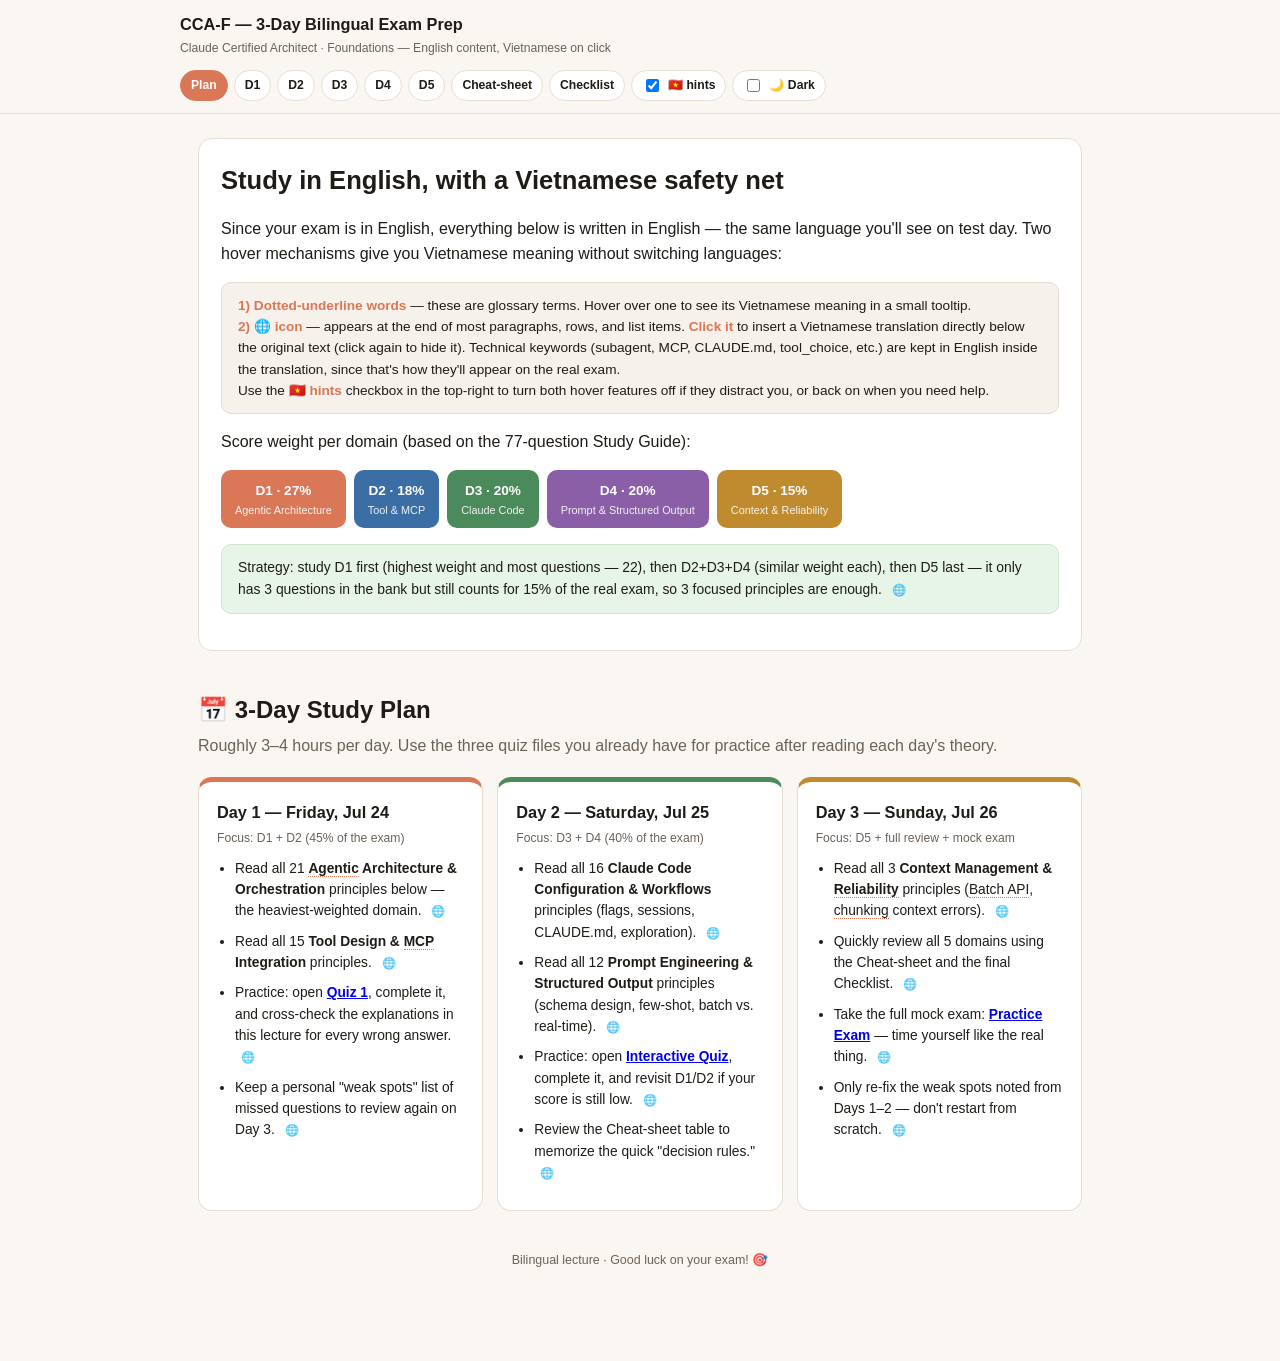
==== index.html @ 31d2e28d "Add dark mode across all 4 pages Each page now respects the OS light/dark preference by default via " ====
<!DOCTYPE html>
<html lang="en">
<head>
<meta charset="UTF-8">
<meta name="viewport" content="width=device-width, initial-scale=1.0">
<title>CCA-F — 3-Day Bilingual Exam Prep</title>
<script>(function(){try{var t=localStorage.getItem('cca-theme');if(t==='dark'||t==='light')document.documentElement.setAttribute('data-theme',t);}catch(e){}})();</script>
<link rel="stylesheet" href="assets/css/style.css">
<noscript><style>.tab-panel{display:block !important;}</style></noscript>
</head>
<body>
<svg width="0" height="0" style="position:absolute;" aria-hidden="true">
  <defs>
    <marker id="ar-bad" viewBox="0 0 10 10" refX="8" refY="5" markerWidth="6" markerHeight="6" orient="auto-start-reverse"><path d="M2 1L8 5L2 9" fill="none" stroke="#c0392b" stroke-width="1.5" stroke-linecap="round" stroke-linejoin="round"/></marker>
    <marker id="ar-good" viewBox="0 0 10 10" refX="8" refY="5" markerWidth="6" markerHeight="6" orient="auto-start-reverse"><path d="M2 1L8 5L2 9" fill="none" stroke="var(--green)" stroke-width="1.5" stroke-linecap="round" stroke-linejoin="round"/></marker>
  </defs>
</svg>

<header class="top">
  <div class="inner">
    <div>
      <h1>CCA‑F — 3‑Day Bilingual Exam Prep</h1>
      <div class="sub">Claude Certified Architect · Foundations — English content, Vietnamese on click</div>
    </div>
    <nav class="toc">
      <button type="button" class="tab-btn" data-tab="plan">Plan</button>
      <button type="button" class="tab-btn" data-tab="d1" style="--tab-c:var(--d1)">D1</button>
      <button type="button" class="tab-btn" data-tab="d2" style="--tab-c:var(--d2)">D2</button>
      <button type="button" class="tab-btn" data-tab="d3" style="--tab-c:var(--d3)">D3</button>
      <button type="button" class="tab-btn" data-tab="d4" style="--tab-c:var(--d4)">D4</button>
      <button type="button" class="tab-btn" data-tab="d5" style="--tab-c:var(--d5)">D5</button>
      <button type="button" class="tab-btn" data-tab="cheat">Cheat‑sheet</button>
      <button type="button" class="tab-btn" data-tab="checklist">Checklist</button>
      <label class="hint-toggle"><input type="checkbox" id="viToggle" checked> 🇻🇳 hints</label>
      <label class="hint-toggle"><input type="checkbox" class="theme-toggle-input"> 🌙 Dark</label>
    </nav>
  </div>
</header>

<div class="wrap">

<section class="tab-panel" data-tab="plan" id="tab-plan">
  <div class="hero">
    <h1>Study in English, with a Vietnamese safety net</h1>
    <p>Since your exam is in English, everything below is written in English — the same language you'll see on test day. Two hover mechanisms give you Vietnamese meaning without switching languages:</p>
    <div class="legend">
      <b>1) Dotted‑underline words</b> — these are glossary terms. Hover over one to see its Vietnamese meaning in a small tooltip.<br>
      <b>2) 🌐 icon</b> — appears at the end of most paragraphs, rows, and list items. <b>Click it</b> to insert a Vietnamese translation directly below the original text (click again to hide it). Technical keywords (subagent, MCP, CLAUDE.md, tool_choice, etc.) are kept in English inside the translation, since that's how they'll appear on the real exam.<br>
      Use the <b>🇻🇳 hints</b> checkbox in the top‑right to turn both hover features off if they distract you, or back on when you need help.
    </div>
    <p>Score weight per domain (based on the 77‑question Study Guide):</p>
    <div class="weights">
      <div class="weight-chip w1">D1 · 27%<small>Agentic Architecture</small></div>
      <div class="weight-chip w2">D2 · 18%<small>Tool &amp; MCP</small></div>
      <div class="weight-chip w3">D3 · 20%<small>Claude Code</small></div>
      <div class="weight-chip w4">D4 · 20%<small>Prompt &amp; Structured Output</small></div>
      <div class="weight-chip w5">D5 · 15%<small>Context &amp; Reliability</small></div>
    </div>
    <div class="callout">
      <p class="glossary-zone" style="margin:0;">Strategy: study D1 first (highest weight and most questions — 22), then D2+D3+D4 (similar weight each), then D5 last — it only has 3 questions in the bank but still counts for 15% of the real exam, so 3 focused principles are enough. <span class="vi-icon" data-vi="Chiến lược: học D1 trước (trọng số cao nhất và nhiều câu nhất — 22 câu), rồi đến D2+D3+D4 (trọng số tương đương nhau), và D5 học cuối cùng — nó chỉ có 3 câu trong ngân hàng nhưng vẫn chiếm 15% đề thi thật, nên chỉ cần 3 nguyên tắc trọng tâm là đủ.">🌐</span></p>
    </div>
  </div>

  <h2 class="section-title" id="plan">📅 3‑Day Study Plan</h2>
  <p class="section-desc">Roughly 3–4 hours per day. Use the three quiz files you already have for practice after reading each day's theory.</p>
  <div class="plan-grid">
    <div class="day-card" style="border-top-color:var(--d1)">
      <h3>Day 1 — Friday, Jul 24</h3>
      <div class="date">Focus: D1 + D2 (45% of the exam)</div>
      <ul>
        <li class="glossary-zone">Read all 21 <b>Agentic Architecture &amp; Orchestration</b> principles below — the heaviest‑weighted domain. <span class="vi-icon" data-vi="Đọc hết 21 nguyên tắc Agentic Architecture & Orchestration bên dưới — domain nặng nhất.">🌐</span></li>
        <li class="glossary-zone">Read all 15 <b>Tool Design &amp; MCP Integration</b> principles. <span class="vi-icon" data-vi="Đọc hết 15 nguyên tắc Tool Design & MCP Integration.">🌐</span></li>
        <li class="glossary-zone">Practice: open <b><a href="quizzes/quiz-1.html">Quiz 1</a></b>, complete it, and cross‑check the explanations in this lecture for every wrong answer. <span class="vi-icon" data-vi="Luyện tập: mở Quiz 1, làm hết, đối chiếu phần giải thích trong bài giảng này khi sai.">🌐</span></li>
        <li class="glossary-zone">Keep a personal "weak spots" list of missed questions to review again on Day 3. <span class="vi-icon" data-vi="Ghi chú riêng các câu bạn sai vào danh sách điểm yếu để ôn lại vào ngày 3.">🌐</span></li>
      </ul>
    </div>
    <div class="day-card" style="border-top-color:var(--d3)">
      <h3>Day 2 — Saturday, Jul 25</h3>
      <div class="date">Focus: D3 + D4 (40% of the exam)</div>
      <ul>
        <li class="glossary-zone">Read all 16 <b>Claude Code Configuration &amp; Workflows</b> principles (flags, sessions, CLAUDE.md, exploration). <span class="vi-icon" data-vi="Đọc hết 16 nguyên tắc Claude Code Configuration & Workflows (flags, sessions, CLAUDE.md, khám phá code).">🌐</span></li>
        <li class="glossary-zone">Read all 12 <b>Prompt Engineering &amp; Structured Output</b> principles (schema design, few‑shot, batch vs. real‑time). <span class="vi-icon" data-vi="Đọc hết 12 nguyên tắc Prompt Engineering & Structured Output (thiết kế schema, few-shot, batch vs real-time).">🌐</span></li>
        <li class="glossary-zone">Practice: open <b><a href="quizzes/interactive-quiz.html">Interactive Quiz</a></b>, complete it, and revisit D1/D2 if your score is still low. <span class="vi-icon" data-vi="Luyện tập: mở Interactive Quiz, làm hết, ôn lại D1/D2 nếu điểm còn thấp.">🌐</span></li>
        <li class="glossary-zone">Review the Cheat‑sheet table to memorize the quick "decision rules." <span class="vi-icon" data-vi="Xem lại bảng Cheat-sheet để nhớ nhanh các quy tắc quyết định.">🌐</span></li>
      </ul>
    </div>
    <div class="day-card" style="border-top-color:var(--d5)">
      <h3>Day 3 — Sunday, Jul 26</h3>
      <div class="date">Focus: D5 + full review + mock exam</div>
      <ul>
        <li class="glossary-zone">Read all 3 <b>Context Management &amp; Reliability</b> principles (Batch API, chunking context errors). <span class="vi-icon" data-vi="Đọc hết 3 nguyên tắc Context Management & Reliability (Batch API, xử lý lỗi context bằng chunking).">🌐</span></li>
        <li class="glossary-zone">Quickly review all 5 domains using the Cheat‑sheet and the final Checklist. <span class="vi-icon" data-vi="Ôn nhanh toàn bộ 5 domain bằng bảng Cheat-sheet và Checklist cuối bài.">🌐</span></li>
        <li class="glossary-zone">Take the full mock exam: <b><a href="quizzes/practice-exam.html">Practice Exam</a></b> — time yourself like the real thing. <span class="vi-icon" data-vi="Làm thi thử đầy đủ: Practice Exam — canh giờ như thi thật.">🌐</span></li>
        <li class="glossary-zone">Only re‑fix the weak spots noted from Days 1–2 — don't restart from scratch. <span class="vi-icon" data-vi="Chỉ sửa lại các điểm yếu đã ghi chú từ ngày 1-2 — không học lại từ đầu.">🌐</span></li>
      </ul>
    </div>
  </div>

</section>

<section class="tab-panel" data-tab="d1" id="tab-d1">
  <!-- DOMAIN 1 -->
  <div class="domain-block" id="d1">
    <div class="domain-head" style="border-left-color:var(--d1)">
      <div class="kicker">Domain 1 · 27% of the exam · 22 questions in the bank</div>
      <h2>Agentic Architecture &amp; Orchestration</h2>
      <div class="meta">Multi-agent orchestration, coordinator–subagent patterns, task decomposition, parallel execution</div>
    </div>
    <div class="domain-body">
      <div class="bigpic">
        <p class="cap">🗺️ <b>Big picture, from the source</b> — this is a faithful redraw of Anthropic's own published multi-agent Research architecture, not something invented from the quiz questions. Component names (LeadResearcher, Subagents, Memory, CitationAgent) are Anthropic's actual names. Click any number to jump to that principle below.</p>
        <blockquote style="margin:0 0 12px;padding:10px 14px;border-left:3px solid var(--d1);background:var(--card);font-size:0.82rem;color:var(--muted);font-style:italic;">"Our Research system uses a multi-agent architecture with an orchestrator-worker pattern, where a lead agent coordinates the process while delegating to specialized subagents that operate in parallel." — Anthropic Engineering, "How we built our multi-agent research system," Jun 2025</blockquote>
        <svg width="100%" viewBox="0 0 700 620" role="img" aria-label="Domain 1 architecture diagram, redrawn from Anthropic's official multi-agent research system post">
        <defs>
          <marker id="d1arrow" viewBox="0 0 10 10" refX="8" refY="5" markerWidth="7" markerHeight="7" orient="auto-start-reverse">
            <path d="M2 1L8 5L2 9" fill="none" stroke="var(--d1)" stroke-width="1.5" stroke-linecap="round" stroke-linejoin="round"/>
          </marker>
        </defs>
        <style>
          .d1box{fill:var(--card);stroke:var(--d1);stroke-width:1.3;}
          .d1box-back{fill:var(--card);stroke:var(--line);stroke-width:1;}
          .d1hub{fill:var(--d1);}
          .d1store{fill:var(--card);stroke:var(--muted);stroke-width:1;stroke-dasharray:3 2;}
          .d1t{font-size:13px;fill:var(--ink);font-weight:700;}
          .d1t-w{font-size:13px;fill:#fff;font-weight:700;}
          .d1s{font-size:10.5px;fill:var(--muted);}
          .d1s-w{font-size:10.5px;fill:#fff;opacity:0.9;}
          .d1line{stroke:var(--d1);stroke-width:1.4;fill:none;}
          .d1dash{stroke:var(--muted);stroke-width:1.2;fill:none;stroke-dasharray:4 3;}
          .badge{fill:var(--d1);}
          .badge-w{fill:#fff;}
          .badge-t{font-size:10px;fill:#fff;font-weight:700;}
          .badge-t-w{font-size:10px;fill:var(--d1);font-weight:700;}
        </style>

        <!-- User query -->
        <rect class="d1box" x="250" y="20" width="200" height="32" rx="16"/>
        <text class="d1t" x="350" y="41" text-anchor="middle" style="font-size:12px;">User query</text>
        <line x1="350" y1="52" x2="350" y2="80" class="d1line" marker-end="url(#d1arrow)"/>

        <!-- LeadResearcher (orchestrator) -->
        <rect class="d1box d1hub" x="170" y="80" width="360" height="130" rx="12"/>
        <text class="d1t-w" x="350" y="104" text-anchor="middle">LeadResearcher — the orchestrator</text>
        <text class="d1s-w" x="350" y="122" text-anchor="middle">thinks &amp; plans the approach first</text>
        <text class="d1s-w" x="350" y="136" text-anchor="middle">sizes subagent count to task complexity</text>
        <text class="d1s-w" x="350" y="150" text-anchor="middle">hands off with goals, not scripts</text>
        <a href="#d1-p2" class="badge-link"><circle class="badge-w" cx="310" cy="176" r="10"/><text class="badge-t-w" x="310" y="180" text-anchor="middle">2</text></a>
        <a href="#d1-p3" class="badge-link"><circle class="badge-w" cx="337" cy="176" r="10"/><text class="badge-t-w" x="337" y="180" text-anchor="middle">3</text></a>
        <a href="#d1-p4" class="badge-link"><circle class="badge-w" cx="364" cy="176" r="10"/><text class="badge-t-w" x="364" y="180" text-anchor="middle">4</text></a>
        <a href="#d1-p7" class="badge-link"><circle class="badge-w" cx="391" cy="176" r="10"/><text class="badge-t-w" x="391" y="180" text-anchor="middle">7</text></a>
        <a href="#d1-p13" class="badge-link"><circle class="badge-w" cx="310" cy="197" r="10"/><text class="badge-t-w" x="310" y="201" text-anchor="middle">13</text></a>
        <a href="#d1-p14" class="badge-link"><circle class="badge-w" cx="337" cy="197" r="10"/><text class="badge-t-w" x="337" y="201" text-anchor="middle">14</text></a>
        <a href="#d1-p17" class="badge-link"><circle class="badge-w" cx="364" cy="197" r="10"/><text class="badge-t-w" x="364" y="201" text-anchor="middle">17</text></a>
        <a href="#d1-p19" class="badge-link"><circle class="badge-w" cx="391" cy="197" r="10"/><text class="badge-t-w" x="391" y="201" text-anchor="middle">19</text></a>

        <!-- Memory (side) -->
        <line x1="530" y1="145" x2="580" y2="145" class="d1dash"/>
        <rect class="d1store" x="580" y="108" width="104" height="76" rx="8"/>
        <text class="d1t" x="632" y="128" text-anchor="middle" style="font-size:12px;">Memory</text>
        <text class="d1s" x="632" y="144" text-anchor="middle">plan persisted</text>
        <text class="d1s" x="632" y="157" text-anchor="middle">(200K token limit)</text>
        <a href="#d1-p5" class="badge-link"><circle class="badge" cx="632" cy="172" r="9"/><text class="badge-t" x="632" y="175" text-anchor="middle" style="font-size:9px;">5</text></a>

        <!-- spawn / findings -->
        <line x1="350" y1="210" x2="350" y2="250" class="d1line" marker-start="url(#d1arrow)" marker-end="url(#d1arrow)"/>
        <text class="d1s" x="440" y="222" text-anchor="middle">spawn ⇄ return findings</text>
        <a href="#d1-p6" class="badge-link"><circle class="badge" cx="465" cy="238" r="10"/><text class="badge-t" x="465" y="242" text-anchor="middle">6</text></a>

        <!-- Subagents stack -->
        <rect class="d1box-back" x="182" y="262" width="340" height="90" rx="10"/>
        <rect class="d1box" x="170" y="250" width="340" height="90" rx="10"/>
        <text class="d1t" x="350" y="272" text-anchor="middle">Subagents (3–5, parallel)</text>
        <text class="d1s" x="350" y="288" text-anchor="middle">own context &amp; own tools</text>
        <text class="d1s" x="350" y="302" text-anchor="middle">interleaved thinking refines each query</text>
        <a href="#d1-p1" class="badge-link"><circle class="badge" cx="310" cy="322" r="10"/><text class="badge-t" x="310" y="326" text-anchor="middle">1</text></a>
        <a href="#d1-p8" class="badge-link"><circle class="badge" cx="337" cy="322" r="10"/><text class="badge-t" x="337" y="326" text-anchor="middle">8</text></a>
        <a href="#d1-p15" class="badge-link"><circle class="badge" cx="364" cy="322" r="10"/><text class="badge-t" x="364" y="326" text-anchor="middle">15</text></a>
        <a href="#d1-p16" class="badge-link"><circle class="badge" cx="391" cy="322" r="10"/><text class="badge-t" x="391" y="326" text-anchor="middle">16</text></a>

        <!-- External store (side) -->
        <line x1="510" y1="296" x2="580" y2="300" class="d1dash"/>
        <rect class="d1store" x="580" y="270" width="104" height="76" rx="8"/>
        <text class="d1t" x="632" y="290" text-anchor="middle" style="font-size:12px;">External store</text>
        <text class="d1s" x="632" y="306" text-anchor="middle">full output saved</text>
        <text class="d1s" x="632" y="319" text-anchor="middle">only a reference returns</text>
        <a href="#d1-p11" class="badge-link"><circle class="badge" cx="632" cy="334" r="9"/><text class="badge-t" x="632" y="337" text-anchor="middle" style="font-size:9px;">11</text></a>

        <!-- feedback loop -->
        <path d="M170,295 C 90,295 90,145 170,145" class="d1dash" marker-end="url(#d1arrow)"/>
        <text class="d1s" x="52" y="220" text-anchor="middle" transform="rotate(-90 52 220)">gap found → spawn again</text>
        <a href="#d1-p10" class="badge-link"><circle class="badge" cx="52" cy="260" r="10"/><text class="badge-t" x="52" y="264" text-anchor="middle">10</text></a>

        <!-- to CitationAgent -->
        <line x1="350" y1="340" x2="350" y2="378" class="d1line" marker-end="url(#d1arrow)"/>
        <text class="d1s" x="490" y="362" text-anchor="middle">loop exits → hand off</text>

        <rect class="d1box" x="210" y="380" width="280" height="90" rx="10"/>
        <text class="d1t" x="350" y="402" text-anchor="middle">CitationAgent</text>
        <text class="d1s" x="350" y="420" text-anchor="middle">matches every claim to its source document</text>
        <a href="#d1-p9" class="badge-link"><circle class="badge" cx="323" cy="450" r="10"/><text class="badge-t" x="323" y="454" text-anchor="middle">9</text></a>
        <a href="#d1-p18" class="badge-link"><circle class="badge" cx="350" cy="450" r="10"/><text class="badge-t" x="350" y="454" text-anchor="middle">18</text></a>
        <a href="#d1-p20" class="badge-link"><circle class="badge" cx="377" cy="450" r="10"/><text class="badge-t" x="377" y="454" text-anchor="middle">20</text></a>

        <line x1="350" y1="470" x2="350" y2="505" class="d1line" marker-end="url(#d1arrow)"/>

        <!-- Final result -->
        <rect class="d1box" x="220" y="505" width="260" height="36" rx="18"/>
        <text class="d1t" x="350" y="527" text-anchor="middle" style="font-size:12px;">Cited answer → User</text>
        <a href="#d1-p12" class="badge-link"><circle class="badge" cx="330" cy="558" r="9"/><text class="badge-t" x="330" y="561" text-anchor="middle" style="font-size:9px;">12</text></a>
        <a href="#d1-p21" class="badge-link"><circle class="badge" cx="370" cy="558" r="9"/><text class="badge-t" x="370" y="561" text-anchor="middle" style="font-size:9px;">21</text></a>
        </svg>
        <p class="cap" style="margin-top:6px;">Notice: only LeadResearcher talks to Subagents, Memory, and CitationAgent — subagents never call each other directly, and none of them spawn further children. That flat, hub‑and‑spoke shape is exactly what principles 8 and 19 describe.</p>
        <p class="cap" style="margin-top:8px;">Read it yourself: <a href="https://www.anthropic.com/engineering/multi-agent-research-system" target="_blank" rel="noopener" style="color:var(--d1);font-weight:600;">How we built our multi-agent research system ↗</a> · <a href="https://www.anthropic.com/engineering/building-effective-agents" target="_blank" rel="noopener" style="color:var(--d1);font-weight:600;">Building Effective Agents ↗</a></p>
      </div>

<div class="principle" id="d1-p1"><span class="num" style="background:var(--d1)">1</span><h4>Agentic search over static context</h4><span class="vi-icon" data-vi="Khi lỗi xuất phát từ việc thiếu context (ví dụ: nơi gọi hàm nằm trong file không thay đổi nên không được đưa vào prompt tĩnh), cách sửa đúng là biến task thành agentic task để model tự đọc file và tìm kiếm trong codebase qua tool — không phải thêm chain-of-thought hay mở rộng prompt bằng static analysis.">🌐</span>
        <p class="glossary-zone">When the failure is a missing-context problem (e.g., a caller in an unchanged file isn't included in a static prompt), the fix is to turn the task into an agentic one where the model can read files and search the codebase via tools — not add chain-of-thought instructions or expand the prompt with static analysis.</p>
      <div class="mini-diag">
<svg viewBox="0 0 600 90" width="100%" role="img" aria-label="Before/after diagram for principle 1">
  <circle class="md-circ" cx="18" cy="24" r="8"/><text class="md-ct" x="18" y="27" text-anchor="middle">in</text>
  <line x1="26" y1="24" x2="38" y2="24" class="md-line bad" marker-end="url(#ar-bad)"/>
  <rect class="md-box bad" x="40" y="12" width="92" height="24" rx="5"/>
  <text class="md-t" x="86.0" y="27" text-anchor="middle">Static prompt</text>
  <line x1="132" y1="24" x2="140" y2="24" class="md-line bad" marker-end="url(#ar-bad)"/>
  <rect class="md-box bad" x="142" y="12" width="92" height="24" rx="5"/>
  <text class="md-t" x="188.0" y="27" text-anchor="middle">(diff only)</text>
  <line x1="234" y1="24" x2="242" y2="24" class="md-line bad" marker-end="url(#ar-bad)"/>
  <rect class="md-box bad" x="244" y="12" width="92" height="24" rx="5"/>
  <text class="md-t" x="290.0" y="27" text-anchor="middle">LLM call</text>
  <line x1="344" y1="24" x2="346" y2="24" class="md-line bad" marker-end="url(#ar-bad)"/>
  <circle class="md-circ" cx="354" cy="24" r="8"/><text class="md-ct" x="354" y="27" text-anchor="middle">out</text>
  <text class="md-tag bad" x="370" y="28">&#10007; misses cross-file caller</text>
  <circle class="md-circ" cx="18" cy="68" r="8"/><text class="md-ct" x="18" y="71" text-anchor="middle">in</text>
  <line x1="26" y1="68" x2="38" y2="68" class="md-line good" marker-end="url(#ar-good)"/>
  <rect class="md-box good" x="40" y="56" width="92" height="24" rx="5"/>
  <text class="md-t" x="86.0" y="71" text-anchor="middle">LLM (agentic)</text>
  <line x1="132" y1="68" x2="140" y2="68" class="md-line good" marker-end="url(#ar-good)"/>
  <rect class="md-box good" x="142" y="56" width="92" height="24" rx="5"/>
  <text class="md-t" x="188.0" y="71" text-anchor="middle">Grep / Read</text>
  <line x1="234" y1="68" x2="242" y2="68" class="md-line good" marker-end="url(#ar-good)"/>
  <rect class="md-box good" x="244" y="56" width="92" height="24" rx="5"/>
  <text class="md-t" x="290.0" y="71" text-anchor="middle">(loop)</text>
  <line x1="344" y1="68" x2="346" y2="68" class="md-line good" marker-end="url(#ar-good)"/>
  <circle class="md-circ" cx="354" cy="68" r="8"/><text class="md-ct" x="354" y="71" text-anchor="middle">out</text>
  <text class="md-tag good" x="370" y="72">&#10003; finds the caller</text>
</svg>
</div>
      </div>

      <div class="principle" id="d1-p2"><span class="num" style="background:var(--d1)">2</span><h4>Decomposing open-ended tasks</h4><span class="vi-icon" data-vi="Dùng Glob và Grep để lập bản đồ cấu trúc codebase, ưu tiên các vùng ảnh hưởng lớn và liên kết chặt, lập kế hoạch rồi điều chỉnh khi phát hiện dependency mới — không đọc hết mọi file, không chia đều theo thư mục, không làm ngẫu nhiên.">🌐</span>
        <p class="glossary-zone">Use Glob and Grep to map the codebase structure, prioritize high-impact and heavily-coupled areas, create a plan, and revise it as new dependencies are discovered — don't read every file exhaustively, split effort evenly by directory, or proceed arbitrarily.</p>
      <div class="mini-diag">
<svg viewBox="0 0 600 90" width="100%" role="img" aria-label="Before/after diagram for principle 2">
  <circle class="md-circ" cx="18" cy="24" r="8"/><text class="md-ct" x="18" y="27" text-anchor="middle">in</text>
  <line x1="26" y1="24" x2="38" y2="24" class="md-line bad" marker-end="url(#ar-bad)"/>
  <rect class="md-box bad" x="40" y="12" width="92" height="24" rx="5"/>
  <text class="md-t" x="86.0" y="27" text-anchor="middle">Read all 200</text>
  <line x1="132" y1="24" x2="140" y2="24" class="md-line bad" marker-end="url(#ar-bad)"/>
  <rect class="md-box bad" x="142" y="12" width="92" height="24" rx="5"/>
  <text class="md-t" x="188.0" y="27" text-anchor="middle">files first</text>
  <line x1="242" y1="24" x2="244" y2="24" class="md-line bad" marker-end="url(#ar-bad)"/>
  <circle class="md-circ" cx="252" cy="24" r="8"/><text class="md-ct" x="252" y="27" text-anchor="middle">out</text>
  <text class="md-tag bad" x="268" y="28">&#10007; wastes context &amp; time</text>
  <circle class="md-circ" cx="18" cy="68" r="8"/><text class="md-ct" x="18" y="71" text-anchor="middle">in</text>
  <line x1="26" y1="68" x2="38" y2="68" class="md-line good" marker-end="url(#ar-good)"/>
  <rect class="md-box good" x="40" y="56" width="92" height="24" rx="5"/>
  <text class="md-t" x="86.0" y="71" text-anchor="middle">Glob / Grep</text>
  <line x1="132" y1="68" x2="140" y2="68" class="md-line good" marker-end="url(#ar-good)"/>
  <rect class="md-box good" x="142" y="56" width="92" height="24" rx="5"/>
  <text class="md-t" x="188.0" y="71" text-anchor="middle">map + prioritize</text>
  <line x1="234" y1="68" x2="242" y2="68" class="md-line good" marker-end="url(#ar-good)"/>
  <rect class="md-box good" x="244" y="56" width="92" height="24" rx="5"/>
  <text class="md-t" x="290.0" y="71" text-anchor="middle">revise as found</text>
  <line x1="344" y1="68" x2="346" y2="68" class="md-line good" marker-end="url(#ar-good)"/>
  <circle class="md-circ" cx="354" cy="68" r="8"/><text class="md-ct" x="354" y="71" text-anchor="middle">out</text>
  <text class="md-tag good" x="370" y="72">&#10003; scales to any size</text>
</svg>
</div>
      </div>

      <div class="principle" id="d1-p3"><span class="num" style="background:var(--d1)">3</span><h4>Multi-phase workflows (analyze → propose → implement → review)</h4><span class="vi-icon" data-vi="Cấu trúc này có giá trị nhất với các yêu cầu mở, đòi hỏi phán đoán (vd cải thiện xử lý lỗi). Task máy móc, rõ ràng (vd đổi tên hàm) không được lợi nhiều từ các bước bổ sung.">🌐</span>
        <p class="glossary-zone">This structure is most valuable for open-ended, judgment-heavy requests (e.g., "improve error handling"). Mechanical, well-defined tasks (e.g., a straightforward rename) gain little from the extra phases.</p>
      <div class="mini-diag">
<svg viewBox="0 0 600 90" width="100%" role="img" aria-label="Before/after diagram for principle 3">
  <circle class="md-circ" cx="18" cy="24" r="8"/><text class="md-ct" x="18" y="27" text-anchor="middle">in</text>
  <line x1="26" y1="24" x2="38" y2="24" class="md-line bad" marker-end="url(#ar-bad)"/>
  <rect class="md-box bad" x="40" y="12" width="92" height="24" rx="5"/>
  <text class="md-t" x="86.0" y="27" text-anchor="middle">&quot;Improve error</text>
  <line x1="132" y1="24" x2="140" y2="24" class="md-line bad" marker-end="url(#ar-bad)"/>
  <rect class="md-box bad" x="142" y="12" width="92" height="24" rx="5"/>
  <text class="md-t" x="188.0" y="27" text-anchor="middle">handling&quot; -&gt; 1 call</text>
  <line x1="242" y1="24" x2="244" y2="24" class="md-line bad" marker-end="url(#ar-bad)"/>
  <circle class="md-circ" cx="252" cy="24" r="8"/><text class="md-ct" x="252" y="27" text-anchor="middle">out</text>
  <text class="md-tag bad" x="268" y="28">&#10007; shallow, inconsistent</text>
  <circle class="md-circ" cx="18" cy="68" r="8"/><text class="md-ct" x="18" y="71" text-anchor="middle">in</text>
  <line x1="26" y1="68" x2="38" y2="68" class="md-line good" marker-end="url(#ar-good)"/>
  <rect class="md-box good" x="40" y="56" width="92" height="24" rx="5"/>
  <text class="md-t" x="86.0" y="71" text-anchor="middle">Analyze</text>
  <line x1="132" y1="68" x2="140" y2="68" class="md-line good" marker-end="url(#ar-good)"/>
  <rect class="md-box good" x="142" y="56" width="92" height="24" rx="5"/>
  <text class="md-t" x="188.0" y="71" text-anchor="middle">Propose</text>
  <line x1="234" y1="68" x2="242" y2="68" class="md-line good" marker-end="url(#ar-good)"/>
  <rect class="md-box good" x="244" y="56" width="92" height="24" rx="5"/>
  <text class="md-t" x="290.0" y="71" text-anchor="middle">Implement -&gt; Review</text>
  <line x1="344" y1="68" x2="346" y2="68" class="md-line good" marker-end="url(#ar-good)"/>
  <circle class="md-circ" cx="354" cy="68" r="8"/><text class="md-ct" x="354" y="71" text-anchor="middle">out</text>
  <text class="md-tag good" x="370" y="72">&#10003; catches bad design early</text>
</svg>
</div>
      </div>

      <div class="principle" id="d1-p4"><span class="num" style="background:var(--d1)">4</span><h4>Three decomposition patterns: prompt chaining, routing, orchestrator-workers</h4><span class="vi-icon" data-vi="Prompt chaining phù hợp khi quy trình cố định, giống nhau mỗi lần. Routing phù hợp khi input rơi vào các loại khác nhau cần xử lý khác nhau. Orchestrator-workers phù hợp khi subtask thay đổi không đoán trước được và cần một LLM trung tâm quyết định linh hoạt.">🌐</span>
        <p class="glossary-zone">Prompt chaining fits a fixed, identical sequence of subtasks every time. Routing fits inputs that fall into distinct categories needing different handling. Orchestrator-workers fits subtasks that vary unpredictably per input and must be decided dynamically by a central LLM.</p>
      <div class="mini-diag">
<svg viewBox="0 0 600 90" width="100%" role="img" aria-label="Before/after diagram for principle 4">
  <circle class="md-circ" cx="18" cy="24" r="8"/><text class="md-ct" x="18" y="27" text-anchor="middle">in</text>
  <line x1="26" y1="24" x2="38" y2="24" class="md-line bad" marker-end="url(#ar-bad)"/>
  <rect class="md-box bad" x="40" y="12" width="92" height="24" rx="5"/>
  <text class="md-t" x="86.0" y="27" text-anchor="middle">fixed subtasks?</text>
  <line x1="132" y1="24" x2="140" y2="24" class="md-line bad" marker-end="url(#ar-bad)"/>
  <rect class="md-box bad" x="142" y="12" width="92" height="24" rx="5"/>
  <text class="md-t" x="188.0" y="27" text-anchor="middle">routing categories?</text>
  <line x1="234" y1="24" x2="242" y2="24" class="md-line bad" marker-end="url(#ar-bad)"/>
  <rect class="md-box bad" x="244" y="12" width="92" height="24" rx="5"/>
  <text class="md-t" x="290.0" y="27" text-anchor="middle">dynamic subtasks?</text>
  <line x1="344" y1="24" x2="346" y2="24" class="md-line bad" marker-end="url(#ar-bad)"/>
  <circle class="md-circ" cx="354" cy="24" r="8"/><text class="md-ct" x="354" y="27" text-anchor="middle">out</text>
  <text class="md-tag bad" x="370" y="28">&#10007; pick the wrong pattern</text>
  <circle class="md-circ" cx="18" cy="68" r="8"/><text class="md-ct" x="18" y="71" text-anchor="middle">in</text>
  <line x1="26" y1="68" x2="38" y2="68" class="md-line good" marker-end="url(#ar-good)"/>
  <rect class="md-box good" x="40" y="56" width="92" height="24" rx="5"/>
  <text class="md-t" x="86.0" y="71" text-anchor="middle">chaining / routing /</text>
  <line x1="132" y1="68" x2="140" y2="68" class="md-line good" marker-end="url(#ar-good)"/>
  <rect class="md-box good" x="142" y="56" width="92" height="24" rx="5"/>
  <text class="md-t" x="188.0" y="71" text-anchor="middle">orchestrator-workers</text>
  <line x1="234" y1="68" x2="242" y2="68" class="md-line good" marker-end="url(#ar-good)"/>
  <rect class="md-box good" x="244" y="56" width="92" height="24" rx="5"/>
  <text class="md-t" x="290.0" y="71" text-anchor="middle">match the shape</text>
  <line x1="344" y1="68" x2="346" y2="68" class="md-line good" marker-end="url(#ar-good)"/>
  <circle class="md-circ" cx="354" cy="68" r="8"/><text class="md-ct" x="354" y="71" text-anchor="middle">out</text>
  <text class="md-tag good" x="370" y="72">&#10003; pattern fits the task</text>
</svg>
</div>
      </div>

      <div class="principle" id="d1-p5"><span class="num" style="background:var(--d1)">5</span><h4>Restoring state after a crash</h4><span class="vi-icon" data-vi="Cho mỗi agent lưu một bản export có cấu trúc tại vị trí cố định; khi resume, coordinator đọc manifest và chỉ tiêm phần state liên quan vào prompt của từng subagent — không dựa vào toàn bộ conversation log thô (quá tải context) hay semantic vector search (dễ mất/méo thông tin).">🌐</span>
        <p class="glossary-zone">Have each agent persist a structured export to a known location; on resume, the coordinator loads a manifest and injects only the relevant state into each subagent's prompt — don't rely on a full raw conversation log (too much context) or semantic vector search (lossy, may miss findings).</p>
      <div class="mini-diag">
<svg viewBox="0 0 600 90" width="100%" role="img" aria-label="Before/after diagram for principle 5">
  <circle class="md-circ" cx="18" cy="24" r="8"/><text class="md-ct" x="18" y="27" text-anchor="middle">in</text>
  <line x1="26" y1="24" x2="38" y2="24" class="md-line bad" marker-end="url(#ar-bad)"/>
  <rect class="md-box bad" x="40" y="12" width="92" height="24" rx="5"/>
  <text class="md-t" x="86.0" y="27" text-anchor="middle">progress...</text>
  <line x1="132" y1="24" x2="140" y2="24" class="md-line bad" marker-end="url(#ar-bad)"/>
  <rect class="md-box bad" x="142" y="12" width="92" height="24" rx="5"/>
  <text class="md-t" x="188.0" y="27" text-anchor="middle">CRASH</text>
  <line x1="234" y1="24" x2="242" y2="24" class="md-line bad" marker-end="url(#ar-bad)"/>
  <rect class="md-box bad" x="244" y="12" width="92" height="24" rx="5"/>
  <text class="md-t" x="290.0" y="27" text-anchor="middle">resume: blank</text>
  <line x1="344" y1="24" x2="346" y2="24" class="md-line bad" marker-end="url(#ar-bad)"/>
  <circle class="md-circ" cx="354" cy="24" r="8"/><text class="md-ct" x="354" y="27" text-anchor="middle">out</text>
  <text class="md-tag bad" x="370" y="28">&#10007; redo everything</text>
  <circle class="md-circ" cx="18" cy="68" r="8"/><text class="md-ct" x="18" y="71" text-anchor="middle">in</text>
  <line x1="26" y1="68" x2="38" y2="68" class="md-line good" marker-end="url(#ar-good)"/>
  <rect class="md-box good" x="40" y="56" width="92" height="24" rx="5"/>
  <text class="md-t" x="86.0" y="71" text-anchor="middle">export + manifest</text>
  <line x1="132" y1="68" x2="140" y2="68" class="md-line good" marker-end="url(#ar-good)"/>
  <rect class="md-box good" x="142" y="56" width="92" height="24" rx="5"/>
  <text class="md-t" x="188.0" y="71" text-anchor="middle">CRASH</text>
  <line x1="234" y1="68" x2="242" y2="68" class="md-line good" marker-end="url(#ar-good)"/>
  <rect class="md-box good" x="244" y="56" width="92" height="24" rx="5"/>
  <text class="md-t" x="290.0" y="71" text-anchor="middle">resume: inject state</text>
  <line x1="344" y1="68" x2="346" y2="68" class="md-line good" marker-end="url(#ar-good)"/>
  <circle class="md-circ" cx="354" cy="68" r="8"/><text class="md-ct" x="354" y="71" text-anchor="middle">out</text>
  <text class="md-tag good" x="370" y="72">&#10003; lossless, efficient</text>
</svg>
</div>
      </div>

      <div class="principle" id="d1-p6"><span class="num" style="background:var(--d1)">6</span><h4>True parallel subagent execution</h4><span class="vi-icon" data-vi="Coordinator phải phát ra nhiều lệnh gọi Task tool trong cùng một message — đây là cơ chế duy nhất khiến harness chạy các subagent song song thật sự. Đổi sang model rẻ hơn, thêm hạ tầng async bên ngoài, hay chỉ dặn model chạy song song đều không đảm bảo điều này.">🌐</span>
        <p class="glossary-zone">The coordinator must emit multiple Task tool calls within a single assistant message — that's the only mechanism that makes the harness run subagents concurrently. Switching to a cheaper model, adding external async infrastructure, or simply instructing the model to "run in parallel" does not guarantee this.</p>
      <div class="mini-diag">
<svg viewBox="0 0 600 90" width="100%" role="img" aria-label="Before/after diagram for principle 6">
  <circle class="md-circ" cx="18" cy="24" r="8"/><text class="md-ct" x="18" y="27" text-anchor="middle">in</text>
  <line x1="26" y1="24" x2="38" y2="24" class="md-line bad" marker-end="url(#ar-bad)"/>
  <rect class="md-box bad" x="40" y="12" width="92" height="24" rx="5"/>
  <text class="md-t" x="86.0" y="27" text-anchor="middle">Task(A)</text>
  <line x1="132" y1="24" x2="140" y2="24" class="md-line bad" marker-end="url(#ar-bad)"/>
  <rect class="md-box bad" x="142" y="12" width="92" height="24" rx="5"/>
  <text class="md-t" x="188.0" y="27" text-anchor="middle">wait...</text>
  <line x1="234" y1="24" x2="242" y2="24" class="md-line bad" marker-end="url(#ar-bad)"/>
  <rect class="md-box bad" x="244" y="12" width="92" height="24" rx="5"/>
  <text class="md-t" x="290.0" y="27" text-anchor="middle">Task(B)</text>
  <line x1="344" y1="24" x2="346" y2="24" class="md-line bad" marker-end="url(#ar-bad)"/>
  <circle class="md-circ" cx="354" cy="24" r="8"/><text class="md-ct" x="354" y="27" text-anchor="middle">out</text>
  <text class="md-tag bad" x="370" y="28">&#10007; serial, slow</text>
  <circle class="md-circ" cx="18" cy="68" r="8"/><text class="md-ct" x="18" y="71" text-anchor="middle">in</text>
  <line x1="26" y1="68" x2="38" y2="68" class="md-line good" marker-end="url(#ar-good)"/>
  <rect class="md-box good" x="40" y="56" width="92" height="24" rx="5"/>
  <text class="md-t" x="86.0" y="71" text-anchor="middle">Task(A)+Task(B)</text>
  <line x1="132" y1="68" x2="140" y2="68" class="md-line good" marker-end="url(#ar-good)"/>
  <rect class="md-box good" x="142" y="56" width="92" height="24" rx="5"/>
  <text class="md-t" x="188.0" y="71" text-anchor="middle">(same message)</text>
  <line x1="242" y1="68" x2="244" y2="68" class="md-line good" marker-end="url(#ar-good)"/>
  <circle class="md-circ" cx="252" cy="68" r="8"/><text class="md-ct" x="252" y="71" text-anchor="middle">out</text>
  <text class="md-tag good" x="268" y="72">&#10003; true parallel</text>
</svg>
</div>
      </div>

      <div class="principle" id="d1-p7"><span class="num" style="background:var(--d1)">7</span><h4>"Task" must be in allowedTools</h4><span class="vi-icon" data-vi="Nếu coordinator đã cấu hình AgentDefinitions đầy đủ nhưng nói về việc delegate mà không có subagent nào thực sự chạy (và không có lỗi), nguyên nhân khả dĩ nhất là Task không nằm trong allowedTools — model chỉ nói về việc delegate mà không có cơ chế thực sự gọi nó.">🌐</span>
        <p class="glossary-zone">If a coordinator with fully configured AgentDefinitions reasons about delegating but no subagent ever actually executes (with no errors logged), the most likely cause is that "Task" is missing from allowedTools — the model can talk about delegation but has no mechanism to invoke it.</p>
      <div class="mini-diag">
<svg viewBox="0 0 600 90" width="100%" role="img" aria-label="Before/after diagram for principle 7">
  <circle class="md-circ" cx="18" cy="24" r="8"/><text class="md-ct" x="18" y="27" text-anchor="middle">in</text>
  <line x1="26" y1="24" x2="38" y2="24" class="md-line bad" marker-end="url(#ar-bad)"/>
  <rect class="md-box bad" x="40" y="12" width="92" height="24" rx="5"/>
  <text class="md-t" x="86.0" y="27" text-anchor="middle">&quot;I'll ask search</text>
  <line x1="132" y1="24" x2="140" y2="24" class="md-line bad" marker-end="url(#ar-bad)"/>
  <rect class="md-box bad" x="142" y="12" width="92" height="24" rx="5"/>
  <text class="md-t" x="188.0" y="27" text-anchor="middle">agent...&quot;</text>
  <line x1="234" y1="24" x2="242" y2="24" class="md-line bad" marker-end="url(#ar-bad)"/>
  <rect class="md-box bad" x="244" y="12" width="92" height="24" rx="5"/>
  <text class="md-t" x="290.0" y="27" text-anchor="middle">(Task not allowed)</text>
  <line x1="344" y1="24" x2="346" y2="24" class="md-line bad" marker-end="url(#ar-bad)"/>
  <circle class="md-circ" cx="354" cy="24" r="8"/><text class="md-ct" x="354" y="27" text-anchor="middle">out</text>
  <text class="md-tag bad" x="370" y="28">&#10007; silently does nothing</text>
  <circle class="md-circ" cx="18" cy="68" r="8"/><text class="md-ct" x="18" y="71" text-anchor="middle">in</text>
  <line x1="26" y1="68" x2="38" y2="68" class="md-line good" marker-end="url(#ar-good)"/>
  <rect class="md-box good" x="40" y="56" width="92" height="24" rx="5"/>
  <text class="md-t" x="86.0" y="71" text-anchor="middle">allowedTools:</text>
  <line x1="132" y1="68" x2="140" y2="68" class="md-line good" marker-end="url(#ar-good)"/>
  <rect class="md-box good" x="142" y="56" width="92" height="24" rx="5"/>
  <text class="md-t" x="188.0" y="71" text-anchor="middle">[...,&quot;Task&quot;]</text>
  <line x1="242" y1="68" x2="244" y2="68" class="md-line good" marker-end="url(#ar-good)"/>
  <circle class="md-circ" cx="252" cy="68" r="8"/><text class="md-ct" x="252" y="71" text-anchor="middle">out</text>
  <text class="md-tag good" x="268" y="72">&#10003; delegation works</text>
</svg>
</div>
      </div>

      <div class="principle" id="d1-p8"><span class="num" style="background:var(--d1)">8</span><h4>Flat, non-recursive hierarchies</h4><span class="vi-icon" data-vi="Để giảm latency mà vẫn giữ khả năng giám sát/debug tập trung, hãy để chính coordinator spawn các subagent song song và tổng hợp kết quả — tránh kiến trúc phân cấp lồng nhau/đệ quy (subagent tự spawn subagent con) vì làm giảm khả năng quan sát nghiêm trọng.">🌐</span>
        <p class="glossary-zone">To cut latency while keeping monitoring and debugging centralized, have the coordinator itself spawn parallel subagents and aggregate results — avoid nested/recursive agent hierarchies (subagents spawning their own subagents), which severely hurt observability.</p>
      <div class="mini-diag">
<svg viewBox="0 0 600 90" width="100%" role="img" aria-label="Before/after diagram for principle 8">
  <circle class="md-circ" cx="18" cy="24" r="8"/><text class="md-ct" x="18" y="27" text-anchor="middle">in</text>
  <line x1="26" y1="24" x2="38" y2="24" class="md-line bad" marker-end="url(#ar-bad)"/>
  <rect class="md-box bad" x="40" y="12" width="92" height="24" rx="5"/>
  <text class="md-t" x="86.0" y="27" text-anchor="middle">Coordinator</text>
  <line x1="132" y1="24" x2="140" y2="24" class="md-line bad" marker-end="url(#ar-bad)"/>
  <rect class="md-box bad" x="142" y="12" width="92" height="24" rx="5"/>
  <text class="md-t" x="188.0" y="27" text-anchor="middle">SubagentA spawns</text>
  <line x1="234" y1="24" x2="242" y2="24" class="md-line bad" marker-end="url(#ar-bad)"/>
  <rect class="md-box bad" x="244" y="12" width="92" height="24" rx="5"/>
  <text class="md-t" x="290.0" y="27" text-anchor="middle">A1, A2 (nested)</text>
  <line x1="344" y1="24" x2="346" y2="24" class="md-line bad" marker-end="url(#ar-bad)"/>
  <circle class="md-circ" cx="354" cy="24" r="8"/><text class="md-ct" x="354" y="27" text-anchor="middle">out</text>
  <text class="md-tag bad" x="370" y="28">&#10007; hard to debug</text>
  <circle class="md-circ" cx="18" cy="68" r="8"/><text class="md-ct" x="18" y="71" text-anchor="middle">in</text>
  <line x1="26" y1="68" x2="38" y2="68" class="md-line good" marker-end="url(#ar-good)"/>
  <rect class="md-box good" x="40" y="56" width="92" height="24" rx="5"/>
  <text class="md-t" x="86.0" y="71" text-anchor="middle">Coordinator</text>
  <line x1="132" y1="68" x2="140" y2="68" class="md-line good" marker-end="url(#ar-good)"/>
  <rect class="md-box good" x="142" y="56" width="92" height="24" rx="5"/>
  <text class="md-t" x="188.0" y="71" text-anchor="middle">SubagentA + B</text>
  <line x1="234" y1="68" x2="242" y2="68" class="md-line good" marker-end="url(#ar-good)"/>
  <rect class="md-box good" x="244" y="56" width="92" height="24" rx="5"/>
  <text class="md-t" x="290.0" y="71" text-anchor="middle">(flat, parallel)</text>
  <line x1="344" y1="68" x2="346" y2="68" class="md-line good" marker-end="url(#ar-good)"/>
  <circle class="md-circ" cx="354" cy="68" r="8"/><text class="md-ct" x="354" y="71" text-anchor="middle">out</text>
  <text class="md-tag good" x="370" y="72">&#10003; easy to monitor</text>
</svg>
</div>
      </div>

      <div class="principle" id="d1-p9"><span class="num" style="background:var(--d1)">9</span><h4>Preserve attribution with structured data</h4><span class="vi-icon" data-vi="Để tránh mất thông tin claim nào đến từ nguồn nào khi tổng hợp, bắt các subagent xuất ra structured claim-source mapping và synthesis agent phải giữ nguyên nó — không dùng prefix trong text tự do, không phân tích log sau, không dùng semantic similarity để đoán lại.">🌐</span>
        <p class="glossary-zone">To avoid losing which claim came from which source during synthesis, require subagents to emit explicit structured claim-source mappings that the synthesis agent must preserve — not inline text-prefix conventions, post-hoc log analysis, or unreliable semantic-similarity reconstruction.</p>
      <div class="mini-diag">
<svg viewBox="0 0 600 90" width="100%" role="img" aria-label="Before/after diagram for principle 9">
  <circle class="md-circ" cx="18" cy="24" r="8"/><text class="md-ct" x="18" y="27" text-anchor="middle">in</text>
  <line x1="26" y1="24" x2="38" y2="24" class="md-line bad" marker-end="url(#ar-bad)"/>
  <rect class="md-box bad" x="40" y="12" width="92" height="24" rx="5"/>
  <text class="md-t" x="86.0" y="27" text-anchor="middle">&quot;claim (src X)&quot;</text>
  <line x1="132" y1="24" x2="140" y2="24" class="md-line bad" marker-end="url(#ar-bad)"/>
  <rect class="md-box bad" x="142" y="12" width="92" height="24" rx="5"/>
  <text class="md-t" x="188.0" y="27" text-anchor="middle">free text -&gt;</text>
  <line x1="234" y1="24" x2="242" y2="24" class="md-line bad" marker-end="url(#ar-bad)"/>
  <rect class="md-box bad" x="244" y="12" width="92" height="24" rx="5"/>
  <text class="md-t" x="290.0" y="27" text-anchor="middle">Synthesis</text>
  <line x1="344" y1="24" x2="346" y2="24" class="md-line bad" marker-end="url(#ar-bad)"/>
  <circle class="md-circ" cx="354" cy="24" r="8"/><text class="md-ct" x="354" y="27" text-anchor="middle">out</text>
  <text class="md-tag bad" x="370" y="28">&#10007; citation lost</text>
  <circle class="md-circ" cx="18" cy="68" r="8"/><text class="md-ct" x="18" y="71" text-anchor="middle">in</text>
  <line x1="26" y1="68" x2="38" y2="68" class="md-line good" marker-end="url(#ar-good)"/>
  <rect class="md-box good" x="40" y="56" width="92" height="24" rx="5"/>
  <text class="md-t" x="86.0" y="71" text-anchor="middle">{claim, source}</text>
  <line x1="132" y1="68" x2="140" y2="68" class="md-line good" marker-end="url(#ar-good)"/>
  <rect class="md-box good" x="142" y="56" width="92" height="24" rx="5"/>
  <text class="md-t" x="188.0" y="71" text-anchor="middle">structured -&gt;</text>
  <line x1="234" y1="68" x2="242" y2="68" class="md-line good" marker-end="url(#ar-good)"/>
  <rect class="md-box good" x="244" y="56" width="92" height="24" rx="5"/>
  <text class="md-t" x="290.0" y="71" text-anchor="middle">Synthesis preserves</text>
  <line x1="344" y1="68" x2="346" y2="68" class="md-line good" marker-end="url(#ar-good)"/>
  <circle class="md-circ" cx="354" cy="68" r="8"/><text class="md-ct" x="354" y="71" text-anchor="middle">out</text>
  <text class="md-tag good" x="370" y="72">&#10003; attribution intact</text>
</svg>
</div>
      </div>

      <div class="principle" id="d1-p10"><span class="num" style="background:var(--d1)">10</span><h4>Closed feedback loops for gap detection</h4><span class="vi-icon" data-vi="Khi agent phân tích phát hiện một khoảng trống cụ thể (vd thiếu chi tiết về token refresh), nó cần báo cho coordinator để coordinator kích hoạt tìm kiếm bổ sung có mục tiêu và chạy lại phân tích đến khi đủ độ phủ — không chỉ gắn cờ confidence rồi dừng lại.">🌐</span>
        <p class="glossary-zone">When an analysis agent identifies a specific gap (e.g., "missing details on token refresh"), it should report that gap to the coordinator, which triggers targeted follow-up searches and re-runs analysis until coverage is sufficient — not just attach a confidence score and stop, or add an upfront planning agent.</p>
      <div class="mini-diag">
<svg viewBox="0 0 600 90" width="100%" role="img" aria-label="Before/after diagram for principle 10">
  <circle class="md-circ" cx="18" cy="24" r="8"/><text class="md-ct" x="18" y="27" text-anchor="middle">in</text>
  <line x1="26" y1="24" x2="38" y2="24" class="md-line bad" marker-end="url(#ar-bad)"/>
  <rect class="md-box bad" x="40" y="12" width="92" height="24" rx="5"/>
  <text class="md-t" x="86.0" y="27" text-anchor="middle">Search -&gt; Analyze</text>
  <line x1="132" y1="24" x2="140" y2="24" class="md-line bad" marker-end="url(#ar-bad)"/>
  <rect class="md-box bad" x="142" y="12" width="92" height="24" rx="5"/>
  <text class="md-t" x="188.0" y="27" text-anchor="middle">(gap found)</text>
  <line x1="234" y1="24" x2="242" y2="24" class="md-line bad" marker-end="url(#ar-bad)"/>
  <rect class="md-box bad" x="244" y="12" width="92" height="24" rx="5"/>
  <text class="md-t" x="290.0" y="27" text-anchor="middle">Synthesis (ignored)</text>
  <line x1="344" y1="24" x2="346" y2="24" class="md-line bad" marker-end="url(#ar-bad)"/>
  <circle class="md-circ" cx="354" cy="24" r="8"/><text class="md-ct" x="354" y="27" text-anchor="middle">out</text>
  <text class="md-tag bad" x="370" y="28">&#10007; report incomplete</text>
  <circle class="md-circ" cx="18" cy="68" r="8"/><text class="md-ct" x="18" y="71" text-anchor="middle">in</text>
  <line x1="26" y1="68" x2="38" y2="68" class="md-line good" marker-end="url(#ar-good)"/>
  <rect class="md-box good" x="40" y="56" width="92" height="24" rx="5"/>
  <text class="md-t" x="86.0" y="71" text-anchor="middle">Analyze reports gap</text>
  <line x1="132" y1="68" x2="140" y2="68" class="md-line good" marker-end="url(#ar-good)"/>
  <rect class="md-box good" x="142" y="56" width="92" height="24" rx="5"/>
  <text class="md-t" x="188.0" y="71" text-anchor="middle">-&gt; re-Search</text>
  <line x1="234" y1="68" x2="242" y2="68" class="md-line good" marker-end="url(#ar-good)"/>
  <rect class="md-box good" x="244" y="56" width="92" height="24" rx="5"/>
  <text class="md-t" x="290.0" y="71" text-anchor="middle">-&gt; re-Analyze</text>
  <line x1="344" y1="68" x2="346" y2="68" class="md-line good" marker-end="url(#ar-good)"/>
  <circle class="md-circ" cx="354" cy="68" r="8"/><text class="md-ct" x="354" y="71" text-anchor="middle">out</text>
  <text class="md-tag good" x="370" y="72">&#10003; closes the gap</text>
</svg>
</div>
      </div>

      <div class="principle" id="d1-p11"><span class="num" style="background:var(--d1)">11</span><h4>Passing context between subagents</h4><span class="vi-icon" data-vi="Dùng reference/ID trỏ tới một nơi lưu chung thay vì nhét toàn bộ nội dung thô vào prompt (làm phình context, dễ mất thông tin) hay dựa vào callback/context kế thừa tự động (không tồn tại trong kiến trúc này).">🌐</span>
        <p class="glossary-zone">Use reference identifiers pointing to a shared store rather than inlining full raw content into the prompt (bloats context, risks information loss) or relying on callbacks/automatic context inheritance (neither exists in this architecture).</p>
      <div class="mini-diag">
<svg viewBox="0 0 600 90" width="100%" role="img" aria-label="Before/after diagram for principle 11">
  <circle class="md-circ" cx="18" cy="24" r="8"/><text class="md-ct" x="18" y="27" text-anchor="middle">in</text>
  <line x1="26" y1="24" x2="38" y2="24" class="md-line bad" marker-end="url(#ar-bad)"/>
  <rect class="md-box bad" x="40" y="12" width="92" height="24" rx="5"/>
  <text class="md-t" x="86.0" y="27" text-anchor="middle">Full raw output</text>
  <line x1="132" y1="24" x2="140" y2="24" class="md-line bad" marker-end="url(#ar-bad)"/>
  <rect class="md-box bad" x="142" y="12" width="92" height="24" rx="5"/>
  <text class="md-t" x="188.0" y="27" text-anchor="middle">pasted into</text>
  <line x1="234" y1="24" x2="242" y2="24" class="md-line bad" marker-end="url(#ar-bad)"/>
  <rect class="md-box bad" x="244" y="12" width="92" height="24" rx="5"/>
  <text class="md-t" x="290.0" y="27" text-anchor="middle">next prompt</text>
  <line x1="344" y1="24" x2="346" y2="24" class="md-line bad" marker-end="url(#ar-bad)"/>
  <circle class="md-circ" cx="354" cy="24" r="8"/><text class="md-ct" x="354" y="27" text-anchor="middle">out</text>
  <text class="md-tag bad" x="370" y="28">&#10007; bloated context</text>
  <circle class="md-circ" cx="18" cy="68" r="8"/><text class="md-ct" x="18" y="71" text-anchor="middle">in</text>
  <line x1="26" y1="68" x2="38" y2="68" class="md-line good" marker-end="url(#ar-good)"/>
  <rect class="md-box good" x="40" y="56" width="92" height="24" rx="5"/>
  <text class="md-t" x="86.0" y="71" text-anchor="middle">Write to store</text>
  <line x1="132" y1="68" x2="140" y2="68" class="md-line good" marker-end="url(#ar-good)"/>
  <rect class="md-box good" x="142" y="56" width="92" height="24" rx="5"/>
  <text class="md-t" x="188.0" y="71" text-anchor="middle">pass reference ID</text>
  <line x1="242" y1="68" x2="244" y2="68" class="md-line good" marker-end="url(#ar-good)"/>
  <circle class="md-circ" cx="252" cy="68" r="8"/><text class="md-ct" x="252" y="71" text-anchor="middle">out</text>
  <text class="md-tag good" x="268" y="72">&#10003; lean &amp; lossless</text>
</svg>
</div>
      </div>

      <div class="principle" id="d1-p12"><span class="num" style="background:var(--d1)">12</span><h4>Format-aware synthesis</h4><span class="vi-icon" data-vi="Agent tổng hợp nên hiển thị mỗi loại nội dung theo đúng bản chất của nó — bảng cho so sánh số liệu tài chính, văn xuôi cho tin tức — thay vì ép tất cả về một định dạng đồng nhất như bullet points.">🌐</span>
        <p class="glossary-zone">The synthesis agent should render each content type in its natural form — tables for financial comparisons, prose for news narratives — rather than flattening everything into one uniform format like bullet points.</p>
      <div class="mini-diag">
<svg viewBox="0 0 600 90" width="100%" role="img" aria-label="Before/after diagram for principle 12">
  <circle class="md-circ" cx="18" cy="24" r="8"/><text class="md-ct" x="18" y="27" text-anchor="middle">in</text>
  <line x1="26" y1="24" x2="38" y2="24" class="md-line bad" marker-end="url(#ar-bad)"/>
  <rect class="md-box bad" x="40" y="12" width="92" height="24" rx="5"/>
  <text class="md-t" x="86.0" y="27" text-anchor="middle">Table + prose</text>
  <line x1="132" y1="24" x2="140" y2="24" class="md-line bad" marker-end="url(#ar-bad)"/>
  <rect class="md-box bad" x="142" y="12" width="92" height="24" rx="5"/>
  <text class="md-t" x="188.0" y="27" text-anchor="middle">-&gt; flatten to</text>
  <line x1="234" y1="24" x2="242" y2="24" class="md-line bad" marker-end="url(#ar-bad)"/>
  <rect class="md-box bad" x="244" y="12" width="92" height="24" rx="5"/>
  <text class="md-t" x="290.0" y="27" text-anchor="middle">bullet points</text>
  <line x1="344" y1="24" x2="346" y2="24" class="md-line bad" marker-end="url(#ar-bad)"/>
  <circle class="md-circ" cx="354" cy="24" r="8"/><text class="md-ct" x="354" y="27" text-anchor="middle">out</text>
  <text class="md-tag bad" x="370" y="28">&#10007; loses clarity</text>
  <circle class="md-circ" cx="18" cy="68" r="8"/><text class="md-ct" x="18" y="71" text-anchor="middle">in</text>
  <line x1="26" y1="68" x2="38" y2="68" class="md-line good" marker-end="url(#ar-good)"/>
  <rect class="md-box good" x="40" y="56" width="92" height="24" rx="5"/>
  <text class="md-t" x="86.0" y="71" text-anchor="middle">Financial: table</text>
  <line x1="132" y1="68" x2="140" y2="68" class="md-line good" marker-end="url(#ar-good)"/>
  <rect class="md-box good" x="142" y="56" width="92" height="24" rx="5"/>
  <text class="md-t" x="188.0" y="71" text-anchor="middle">News: prose</text>
  <line x1="242" y1="68" x2="244" y2="68" class="md-line good" marker-end="url(#ar-good)"/>
  <circle class="md-circ" cx="252" cy="68" r="8"/><text class="md-ct" x="252" y="71" text-anchor="middle">out</text>
  <text class="md-tag good" x="268" y="72">&#10003; format-aware</text>
</svg>
</div>
      </div>

      <div class="principle" id="d1-p13"><span class="num" style="background:var(--d1)">13</span><h4>Dynamic, LLM-judged query routing</h4><span class="vi-icon" data-vi="Với phân bố câu hỏi đa dạng và liên tục thay đổi, hãy để LLM coordinator tự đánh giá và quyết định linh hoạt bao nhiêu và loại subagent nào cần gọi cho mỗi câu hỏi — fast-path tĩnh, routing theo luật cứng, hay classifier cần huấn luyện lại định kỳ đều không theo kịp.">🌐</span>
        <p class="glossary-zone">With a diverse and evolving query distribution, let the coordinator's LLM judgment decide dynamically how many and which subagents to invoke per query — static fast-paths, hand-coded pattern routing, and a classifier requiring periodic retraining all break down as patterns evolve.</p>
      <div class="mini-diag">
<svg viewBox="0 0 600 90" width="100%" role="img" aria-label="Before/after diagram for principle 13">
  <circle class="md-circ" cx="18" cy="24" r="8"/><text class="md-ct" x="18" y="27" text-anchor="middle">in</text>
  <line x1="26" y1="24" x2="38" y2="24" class="md-line bad" marker-end="url(#ar-bad)"/>
  <rect class="md-box bad" x="40" y="12" width="92" height="24" rx="5"/>
  <text class="md-t" x="86.0" y="27" text-anchor="middle">fixed rule /</text>
  <line x1="132" y1="24" x2="140" y2="24" class="md-line bad" marker-end="url(#ar-bad)"/>
  <rect class="md-box bad" x="142" y="12" width="92" height="24" rx="5"/>
  <text class="md-t" x="188.0" y="27" text-anchor="middle">trained classifier</text>
  <line x1="242" y1="24" x2="244" y2="24" class="md-line bad" marker-end="url(#ar-bad)"/>
  <circle class="md-circ" cx="252" cy="24" r="8"/><text class="md-ct" x="252" y="27" text-anchor="middle">out</text>
  <text class="md-tag bad" x="268" y="28">&#10007; breaks on new patterns</text>
  <circle class="md-circ" cx="18" cy="68" r="8"/><text class="md-ct" x="18" y="71" text-anchor="middle">in</text>
  <line x1="26" y1="68" x2="38" y2="68" class="md-line good" marker-end="url(#ar-good)"/>
  <rect class="md-box good" x="40" y="56" width="92" height="24" rx="5"/>
  <text class="md-t" x="86.0" y="71" text-anchor="middle">Coordinator judges</text>
  <line x1="132" y1="68" x2="140" y2="68" class="md-line good" marker-end="url(#ar-good)"/>
  <rect class="md-box good" x="142" y="56" width="92" height="24" rx="5"/>
  <text class="md-t" x="188.0" y="71" text-anchor="middle">each query live</text>
  <line x1="242" y1="68" x2="244" y2="68" class="md-line good" marker-end="url(#ar-good)"/>
  <circle class="md-circ" cx="252" cy="68" r="8"/><text class="md-ct" x="252" y="71" text-anchor="middle">out</text>
  <text class="md-tag good" x="268" y="72">&#10003; adapts as it evolves</text>
</svg>
</div>
      </div>

      <div class="principle" id="d1-p14"><span class="num" style="background:var(--d1)">14</span><h4>Delegate with goals, not scripts</h4><span class="vi-icon" data-vi="Chỉ định mục tiêu nghiên cứu và tiêu chí chất lượng (độ phủ, đa dạng nguồn, tính mới) thay vì hướng dẫn từng bước chi tiết — điều này giúp subagent tự thích nghi chiến lược thay vì thất bại cứng nhắc khi cách tiếp cận định sẵn không hiệu quả.">🌐</span>
        <p class="glossary-zone">Specify research goals and quality criteria (coverage breadth, source diversity, recency) rather than prescriptive step-by-step instructions — this lets a capable subagent adapt its own strategy instead of failing rigidly when a pre-specified approach doesn't work.</p>
      <div class="mini-diag">
<svg viewBox="0 0 600 90" width="100%" role="img" aria-label="Before/after diagram for principle 14">
  <circle class="md-circ" cx="18" cy="24" r="8"/><text class="md-ct" x="18" y="27" text-anchor="middle">in</text>
  <line x1="26" y1="24" x2="38" y2="24" class="md-line bad" marker-end="url(#ar-bad)"/>
  <rect class="md-box bad" x="40" y="12" width="92" height="24" rx="5"/>
  <text class="md-t" x="86.0" y="27" text-anchor="middle">exact queries +</text>
  <line x1="132" y1="24" x2="140" y2="24" class="md-line bad" marker-end="url(#ar-bad)"/>
  <rect class="md-box bad" x="142" y="12" width="92" height="24" rx="5"/>
  <text class="md-t" x="188.0" y="27" text-anchor="middle">fixed steps</text>
  <line x1="242" y1="24" x2="244" y2="24" class="md-line bad" marker-end="url(#ar-bad)"/>
  <circle class="md-circ" cx="252" cy="24" r="8"/><text class="md-ct" x="252" y="27" text-anchor="middle">out</text>
  <text class="md-tag bad" x="268" y="28">&#10007; fails on the unexpected</text>
  <circle class="md-circ" cx="18" cy="68" r="8"/><text class="md-ct" x="18" y="71" text-anchor="middle">in</text>
  <line x1="26" y1="68" x2="38" y2="68" class="md-line good" marker-end="url(#ar-good)"/>
  <rect class="md-box good" x="40" y="56" width="92" height="24" rx="5"/>
  <text class="md-t" x="86.0" y="71" text-anchor="middle">goal + quality</text>
  <line x1="132" y1="68" x2="140" y2="68" class="md-line good" marker-end="url(#ar-good)"/>
  <rect class="md-box good" x="142" y="56" width="92" height="24" rx="5"/>
  <text class="md-t" x="188.0" y="71" text-anchor="middle">criteria only</text>
  <line x1="242" y1="68" x2="244" y2="68" class="md-line good" marker-end="url(#ar-good)"/>
  <circle class="md-circ" cx="252" cy="68" r="8"/><text class="md-ct" x="252" y="71" text-anchor="middle">out</text>
  <text class="md-tag good" x="268" y="72">&#10003; subagent adapts</text>
</svg>
</div>
      </div>

      <div class="principle" id="d1-p15"><span class="num" style="background:var(--d1)">15</span><h4>Purpose-specific tools over one generic tool</h4><span class="vi-icon" data-vi="Khi một tool đa năng (input tự do) cho ra định dạng output không nhất quán giữa các loại nhiệm vụ khác nhau, hãy tách nó thành các tool phạm vi hẹp với input/output contract rõ ràng thay vì thêm tham số enum, mô tả tốt hơn, hay phân loại trước.">🌐</span>
        <p class="glossary-zone">When a single free-text tool produces inconsistent output formats across different task types, split it into narrowly-scoped tools with explicit input/output contracts (e.g., extract_data_points, summarize_content, verify_claim_against_source) rather than adding an enum parameter, better descriptions, or pre-classification.</p>
      <div class="mini-diag">
<svg viewBox="0 0 600 90" width="100%" role="img" aria-label="Before/after diagram for principle 15">
  <circle class="md-circ" cx="18" cy="24" r="8"/><text class="md-ct" x="18" y="27" text-anchor="middle">in</text>
  <line x1="26" y1="24" x2="38" y2="24" class="md-line bad" marker-end="url(#ar-bad)"/>
  <rect class="md-box bad" x="40" y="12" width="92" height="24" rx="5"/>
  <text class="md-t" x="86.0" y="27" text-anchor="middle">one tool:</text>
  <line x1="132" y1="24" x2="140" y2="24" class="md-line bad" marker-end="url(#ar-bad)"/>
  <rect class="md-box bad" x="142" y="12" width="92" height="24" rx="5"/>
  <text class="md-t" x="188.0" y="27" text-anchor="middle">analyze_document(text)</text>
  <line x1="242" y1="24" x2="244" y2="24" class="md-line bad" marker-end="url(#ar-bad)"/>
  <circle class="md-circ" cx="252" cy="24" r="8"/><text class="md-ct" x="252" y="27" text-anchor="middle">out</text>
  <text class="md-tag bad" x="268" y="28">&#10007; inconsistent output</text>
  <circle class="md-circ" cx="18" cy="68" r="8"/><text class="md-ct" x="18" y="71" text-anchor="middle">in</text>
  <line x1="26" y1="68" x2="38" y2="68" class="md-line good" marker-end="url(#ar-good)"/>
  <rect class="md-box good" x="40" y="56" width="92" height="24" rx="5"/>
  <text class="md-t" x="86.0" y="71" text-anchor="middle">extract_data /</text>
  <line x1="132" y1="68" x2="140" y2="68" class="md-line good" marker-end="url(#ar-good)"/>
  <rect class="md-box good" x="142" y="56" width="92" height="24" rx="5"/>
  <text class="md-t" x="188.0" y="71" text-anchor="middle">summarize / verify</text>
  <line x1="242" y1="68" x2="244" y2="68" class="md-line good" marker-end="url(#ar-good)"/>
  <circle class="md-circ" cx="252" cy="68" r="8"/><text class="md-ct" x="252" y="71" text-anchor="middle">out</text>
  <text class="md-tag good" x="268" y="72">&#10003; predictable contracts</text>
</svg>
</div>
      </div>

      <div class="principle" id="d1-p16"><span class="num" style="background:var(--d1)">16</span><h4>No automatic context sharing between subagent calls</h4><span class="vi-icon" data-vi="Mỗi lệnh gọi subagent là một API call độc lập (stateless) với context riêng biệt — coordinator phải chủ động chèn output của các agent trước vào prompt của subagent tiếp theo, nếu không subagent đó sẽ báo là không có thông tin gì cả.">🌐</span>
        <p class="glossary-zone">Each subagent invocation is a stateless API call with its own isolated context — the coordinator must explicitly inject the prior agents' outputs into the next subagent's prompt, or that subagent will report having no information at all.</p>
      <div class="mini-diag">
<svg viewBox="0 0 600 90" width="100%" role="img" aria-label="Before/after diagram for principle 16">
  <circle class="md-circ" cx="18" cy="24" r="8"/><text class="md-ct" x="18" y="27" text-anchor="middle">in</text>
  <line x1="26" y1="24" x2="38" y2="24" class="md-line bad" marker-end="url(#ar-bad)"/>
  <rect class="md-box bad" x="40" y="12" width="92" height="24" rx="5"/>
  <text class="md-t" x="86.0" y="27" text-anchor="middle">spawn SubagentB</text>
  <line x1="132" y1="24" x2="140" y2="24" class="md-line bad" marker-end="url(#ar-bad)"/>
  <rect class="md-box bad" x="142" y="12" width="92" height="24" rx="5"/>
  <text class="md-t" x="188.0" y="27" text-anchor="middle">(expects to &quot;know&quot;)</text>
  <line x1="242" y1="24" x2="244" y2="24" class="md-line bad" marker-end="url(#ar-bad)"/>
  <circle class="md-circ" cx="252" cy="24" r="8"/><text class="md-ct" x="252" y="27" text-anchor="middle">out</text>
  <text class="md-tag bad" x="268" y="28">&#10007; &quot;no info provided&quot;</text>
  <circle class="md-circ" cx="18" cy="68" r="8"/><text class="md-ct" x="18" y="71" text-anchor="middle">in</text>
  <line x1="26" y1="68" x2="38" y2="68" class="md-line good" marker-end="url(#ar-good)"/>
  <rect class="md-box good" x="40" y="56" width="92" height="24" rx="5"/>
  <text class="md-t" x="86.0" y="71" text-anchor="middle">Coordinator injects</text>
  <line x1="132" y1="68" x2="140" y2="68" class="md-line good" marker-end="url(#ar-good)"/>
  <rect class="md-box good" x="142" y="56" width="92" height="24" rx="5"/>
  <text class="md-t" x="188.0" y="71" text-anchor="middle">A's output into B</text>
  <line x1="242" y1="68" x2="244" y2="68" class="md-line good" marker-end="url(#ar-good)"/>
  <circle class="md-circ" cx="252" cy="68" r="8"/><text class="md-ct" x="252" y="71" text-anchor="middle">out</text>
  <text class="md-tag good" x="268" y="72">&#10003; B has what it needs</text>
</svg>
</div>
      </div>

      <div class="principle" id="d1-p17"><span class="num" style="background:var(--d1)">17</span><h4>Don't spawn a subagent when the coordinator already has the context</h4><span class="vi-icon" data-vi="Nếu coordinator đã có sẵn toàn bộ dữ liệu cần thiết trong context của nó, hãy xử lý trực tiếp một yêu cầu tiếp theo đơn giản (như tóm tắt) thay vì spawn subagent và truyền lại hàng chục nghìn token — đó là chi phí latency thuần tuý không cần thiết.">🌐</span>
        <p class="glossary-zone">If the coordinator already holds all the needed findings in its own context (e.g., from orchestrating prior research), handle a simple follow-up (like summarization) directly rather than spawning a subagent and re-transferring tens of thousands of tokens — that's pure latency overhead.</p>
      <div class="mini-diag">
<svg viewBox="0 0 600 90" width="100%" role="img" aria-label="Before/after diagram for principle 17">
  <circle class="md-circ" cx="18" cy="24" r="8"/><text class="md-ct" x="18" y="27" text-anchor="middle">in</text>
  <line x1="26" y1="24" x2="38" y2="24" class="md-line bad" marker-end="url(#ar-bad)"/>
  <rect class="md-box bad" x="40" y="12" width="92" height="24" rx="5"/>
  <text class="md-t" x="86.0" y="27" text-anchor="middle">&quot;summarize this&quot;</text>
  <line x1="132" y1="24" x2="140" y2="24" class="md-line bad" marker-end="url(#ar-bad)"/>
  <rect class="md-box bad" x="142" y="12" width="92" height="24" rx="5"/>
  <text class="md-t" x="188.0" y="27" text-anchor="middle">spawn Synthesis</text>
  <line x1="234" y1="24" x2="242" y2="24" class="md-line bad" marker-end="url(#ar-bad)"/>
  <rect class="md-box bad" x="244" y="12" width="92" height="24" rx="5"/>
  <text class="md-t" x="290.0" y="27" text-anchor="middle">resend 80K tokens</text>
  <line x1="344" y1="24" x2="346" y2="24" class="md-line bad" marker-end="url(#ar-bad)"/>
  <circle class="md-circ" cx="354" cy="24" r="8"/><text class="md-ct" x="354" y="27" text-anchor="middle">out</text>
  <text class="md-tag bad" x="370" y="28">&#10007; slow, wasteful</text>
  <circle class="md-circ" cx="18" cy="68" r="8"/><text class="md-ct" x="18" y="71" text-anchor="middle">in</text>
  <line x1="26" y1="68" x2="38" y2="68" class="md-line good" marker-end="url(#ar-good)"/>
  <rect class="md-box good" x="40" y="56" width="92" height="24" rx="5"/>
  <text class="md-t" x="86.0" y="71" text-anchor="middle">Coordinator already</text>
  <line x1="132" y1="68" x2="140" y2="68" class="md-line good" marker-end="url(#ar-good)"/>
  <rect class="md-box good" x="142" y="56" width="92" height="24" rx="5"/>
  <text class="md-t" x="188.0" y="71" text-anchor="middle">has it -&gt; answers</text>
  <line x1="242" y1="68" x2="244" y2="68" class="md-line good" marker-end="url(#ar-good)"/>
  <circle class="md-circ" cx="252" cy="68" r="8"/><text class="md-ct" x="252" y="71" text-anchor="middle">out</text>
  <text class="md-tag good" x="268" y="72">&#10003; fast, cheap</text>
</svg>
</div>
      </div>

      <div class="principle" id="d1-p18"><span class="num" style="background:var(--d1)">18</span><h4>A structured source index for the report generator</h4><span class="vi-icon" data-vi="Truyền bản nháp tổng hợp cùng với một source index có cấu trúc ánh xạ các claim quan trọng tới URL và trích đoạn nguồn — đây là cân bằng tốt nhất giữa đầy đủ và hiệu quả, tốt hơn truyền toàn bộ raw content, chỉ gắn tên nguồn, hay khớp trích dẫn sau khi đã tạo báo cáo.">🌐</span>
        <p class="glossary-zone">Pass the synthesis draft together with a structured source index mapping key claims to their source URLs and excerpts — this is the best balance of completeness and efficiency, better than passing all raw content, name-only attribution, or post-hoc citation matching.</p>
      <div class="mini-diag">
<svg viewBox="0 0 600 90" width="100%" role="img" aria-label="Before/after diagram for principle 18">
  <circle class="md-circ" cx="18" cy="24" r="8"/><text class="md-ct" x="18" y="27" text-anchor="middle">in</text>
  <line x1="26" y1="24" x2="38" y2="24" class="md-line bad" marker-end="url(#ar-bad)"/>
  <rect class="md-box bad" x="40" y="12" width="92" height="24" rx="5"/>
  <text class="md-t" x="86.0" y="27" text-anchor="middle">120K raw tokens</text>
  <line x1="132" y1="24" x2="140" y2="24" class="md-line bad" marker-end="url(#ar-bad)"/>
  <rect class="md-box bad" x="142" y="12" width="92" height="24" rx="5"/>
  <text class="md-t" x="188.0" y="27" text-anchor="middle">OR names only</text>
  <line x1="242" y1="24" x2="244" y2="24" class="md-line bad" marker-end="url(#ar-bad)"/>
  <circle class="md-circ" cx="252" cy="24" r="8"/><text class="md-ct" x="252" y="27" text-anchor="middle">out</text>
  <text class="md-tag bad" x="268" y="28">&#10007; can't cite properly</text>
  <circle class="md-circ" cx="18" cy="68" r="8"/><text class="md-ct" x="18" y="71" text-anchor="middle">in</text>
  <line x1="26" y1="68" x2="38" y2="68" class="md-line good" marker-end="url(#ar-good)"/>
  <rect class="md-box good" x="40" y="56" width="92" height="24" rx="5"/>
  <text class="md-t" x="86.0" y="71" text-anchor="middle">draft +</text>
  <line x1="132" y1="68" x2="140" y2="68" class="md-line good" marker-end="url(#ar-good)"/>
  <rect class="md-box good" x="142" y="56" width="92" height="24" rx="5"/>
  <text class="md-t" x="188.0" y="71" text-anchor="middle">{claim-&gt;url,excerpt}</text>
  <line x1="242" y1="68" x2="244" y2="68" class="md-line good" marker-end="url(#ar-good)"/>
  <circle class="md-circ" cx="252" cy="68" r="8"/><text class="md-ct" x="252" y="71" text-anchor="middle">out</text>
  <text class="md-tag good" x="268" y="72">&#10003; accurate citations</text>
</svg>
</div>
      </div>

      <div class="principle" id="d1-p19"><span class="num" style="background:var(--d1)">19</span><h4>The coordinator is always the hub</h4><span class="vi-icon" data-vi="Trong mô hình orchestrator-worker, các subagent không bao giờ gọi trực tiếp lẫn nhau, không có event bus hay truy cập tự động giữa các sibling — mọi thông tin phải đi qua coordinator, nơi chủ động chuyển tiếp output liên quan vào prompt của subagent tiếp theo.">🌐</span>
        <p class="glossary-zone">In an orchestrator-worker pattern, subagents never call each other directly, and there's no event bus or automatic sibling access — all information flows through the coordinator, which explicitly forwards relevant output into the next subagent's prompt.</p>
      <div class="mini-diag">
<svg viewBox="0 0 600 90" width="100%" role="img" aria-label="Before/after diagram for principle 19">
  <circle class="md-circ" cx="18" cy="24" r="8"/><text class="md-ct" x="18" y="27" text-anchor="middle">in</text>
  <line x1="26" y1="24" x2="38" y2="24" class="md-line bad" marker-end="url(#ar-bad)"/>
  <rect class="md-box bad" x="40" y="12" width="92" height="24" rx="5"/>
  <text class="md-t" x="86.0" y="27" text-anchor="middle">SubagentA -&gt;</text>
  <line x1="132" y1="24" x2="140" y2="24" class="md-line bad" marker-end="url(#ar-bad)"/>
  <rect class="md-box bad" x="142" y="12" width="92" height="24" rx="5"/>
  <text class="md-t" x="188.0" y="27" text-anchor="middle">SubagentB directly</text>
  <line x1="242" y1="24" x2="244" y2="24" class="md-line bad" marker-end="url(#ar-bad)"/>
  <circle class="md-circ" cx="252" cy="24" r="8"/><text class="md-ct" x="252" y="27" text-anchor="middle">out</text>
  <text class="md-tag bad" x="268" y="28">&#10007; breaks the pattern</text>
  <circle class="md-circ" cx="18" cy="68" r="8"/><text class="md-ct" x="18" y="71" text-anchor="middle">in</text>
  <line x1="26" y1="68" x2="38" y2="68" class="md-line good" marker-end="url(#ar-good)"/>
  <rect class="md-box good" x="40" y="56" width="92" height="24" rx="5"/>
  <text class="md-t" x="86.0" y="71" text-anchor="middle">SubagentA -&gt;</text>
  <line x1="132" y1="68" x2="140" y2="68" class="md-line good" marker-end="url(#ar-good)"/>
  <rect class="md-box good" x="142" y="56" width="92" height="24" rx="5"/>
  <text class="md-t" x="188.0" y="71" text-anchor="middle">Coordinator -&gt; B</text>
  <line x1="242" y1="68" x2="244" y2="68" class="md-line good" marker-end="url(#ar-good)"/>
  <circle class="md-circ" cx="252" cy="68" r="8"/><text class="md-ct" x="252" y="71" text-anchor="middle">out</text>
  <text class="md-tag good" x="268" y="72">&#10003; hub stays central</text>
</svg>
</div>
      </div>

      <div class="principle" id="d1-p20"><span class="num" style="background:var(--d1)">20</span><h4>Include timestamps/metadata in structured output</h4><span class="vi-icon" data-vi="Nếu hai nguồn báo cáo số liệu khác nhau theo thời gian và agent tổng hợp nhầm coi đó là mâu thuẫn, cách sửa là yêu cầu mỗi điểm dữ liệu phải mang theo ngày xuất bản/thu thập của chính nó — giúp synthesis suy luận về xu hướng thay vì cho là xung đột.">🌐</span>
        <p class="glossary-zone">If two sources report different numbers over time (e.g., 2022 vs. 2024) and the synthesis agent wrongly flags them as "contradictory," the fix is requiring every data point to carry its own publication or collection date — that lets synthesis reason about trends instead of conflicts.</p>
      <div class="mini-diag">
<svg viewBox="0 0 600 90" width="100%" role="img" aria-label="Before/after diagram for principle 20">
  <circle class="md-circ" cx="18" cy="24" r="8"/><text class="md-ct" x="18" y="27" text-anchor="middle">in</text>
  <line x1="26" y1="24" x2="38" y2="24" class="md-line bad" marker-end="url(#ar-bad)"/>
  <rect class="md-box bad" x="40" y="12" width="92" height="24" rx="5"/>
  <text class="md-t" x="86.0" y="27" text-anchor="middle">&quot;2024:35%&quot; vs</text>
  <line x1="132" y1="24" x2="140" y2="24" class="md-line bad" marker-end="url(#ar-bad)"/>
  <rect class="md-box bad" x="142" y="12" width="92" height="24" rx="5"/>
  <text class="md-t" x="188.0" y="27" text-anchor="middle">&quot;2022:18%&quot;</text>
  <line x1="242" y1="24" x2="244" y2="24" class="md-line bad" marker-end="url(#ar-bad)"/>
  <circle class="md-circ" cx="252" cy="24" r="8"/><text class="md-ct" x="252" y="27" text-anchor="middle">out</text>
  <text class="md-tag bad" x="268" y="28">&#10007; flagged as conflict</text>
  <circle class="md-circ" cx="18" cy="68" r="8"/><text class="md-ct" x="18" y="71" text-anchor="middle">in</text>
  <line x1="26" y1="68" x2="38" y2="68" class="md-line good" marker-end="url(#ar-good)"/>
  <rect class="md-box good" x="40" y="56" width="92" height="24" rx="5"/>
  <text class="md-t" x="86.0" y="71" text-anchor="middle">each datapoint</text>
  <line x1="132" y1="68" x2="140" y2="68" class="md-line good" marker-end="url(#ar-good)"/>
  <rect class="md-box good" x="142" y="56" width="92" height="24" rx="5"/>
  <text class="md-t" x="188.0" y="71" text-anchor="middle">+ its own date</text>
  <line x1="242" y1="68" x2="244" y2="68" class="md-line good" marker-end="url(#ar-good)"/>
  <circle class="md-circ" cx="252" cy="68" r="8"/><text class="md-ct" x="252" y="71" text-anchor="middle">out</text>
  <text class="md-tag good" x="268" y="72">&#10003; read as a trend</text>
</svg>
</div>
      </div>

      <div class="principle" id="d1-p21"><span class="num" style="background:var(--d1)">21</span><h4>Handling uncertainty through report structure</h4><span class="vi-icon" data-vi="Giữ nguyên đặc trưng nguồn và bối cảnh phương pháp luận, đồng thời cấu trúc báo cáo để tách phần đã được xác lập rõ khỏi phần còn tranh cãi — không lấy trung bình các ước tính khác phương pháp luận, không âm thầm lọc bỏ dữ liệu chưa chắc chắn, không yêu cầu cứng nhắc tối thiểu 2 nguồn.">🌐</span>
        <p class="glossary-zone">Preserve the original source characterization and methodological context, and structure the report to separate well-established findings from contested ones — don't average conflicting estimates that use different methodologies, silently filter out uncertain data, or require a rigid two-source minimum.</p>
      <div class="mini-diag">
<svg viewBox="0 0 600 90" width="100%" role="img" aria-label="Before/after diagram for principle 21">
  <circle class="md-circ" cx="18" cy="24" r="8"/><text class="md-ct" x="18" y="27" text-anchor="middle">in</text>
  <line x1="26" y1="24" x2="38" y2="24" class="md-line bad" marker-end="url(#ar-bad)"/>
  <rect class="md-box bad" x="40" y="12" width="92" height="24" rx="5"/>
  <text class="md-t" x="86.0" y="27" text-anchor="middle">conflicting estimates</text>
  <line x1="132" y1="24" x2="140" y2="24" class="md-line bad" marker-end="url(#ar-bad)"/>
  <rect class="md-box bad" x="142" y="12" width="92" height="24" rx="5"/>
  <text class="md-t" x="188.0" y="27" text-anchor="middle">-&gt; one confident #</text>
  <line x1="234" y1="24" x2="242" y2="24" class="md-line bad" marker-end="url(#ar-bad)"/>
  <rect class="md-box bad" x="244" y="12" width="92" height="24" rx="5"/>
  <text class="md-t" x="290.0" y="27" text-anchor="middle">or vague hedge</text>
  <line x1="344" y1="24" x2="346" y2="24" class="md-line bad" marker-end="url(#ar-bad)"/>
  <circle class="md-circ" cx="354" cy="24" r="8"/><text class="md-ct" x="354" y="27" text-anchor="middle">out</text>
  <text class="md-tag bad" x="370" y="28">&#10007; nuance lost</text>
  <circle class="md-circ" cx="18" cy="68" r="8"/><text class="md-ct" x="18" y="71" text-anchor="middle">in</text>
  <line x1="26" y1="68" x2="38" y2="68" class="md-line good" marker-end="url(#ar-good)"/>
  <rect class="md-box good" x="40" y="56" width="92" height="24" rx="5"/>
  <text class="md-t" x="86.0" y="71" text-anchor="middle">separate established</text>
  <line x1="132" y1="68" x2="140" y2="68" class="md-line good" marker-end="url(#ar-good)"/>
  <rect class="md-box good" x="142" y="56" width="92" height="24" rx="5"/>
  <text class="md-t" x="188.0" y="71" text-anchor="middle">vs. contested +</text>
  <line x1="234" y1="68" x2="242" y2="68" class="md-line good" marker-end="url(#ar-good)"/>
  <rect class="md-box good" x="244" y="56" width="92" height="24" rx="5"/>
  <text class="md-t" x="290.0" y="71" text-anchor="middle">keep methodology</text>
  <line x1="344" y1="68" x2="346" y2="68" class="md-line good" marker-end="url(#ar-good)"/>
  <circle class="md-circ" cx="354" cy="68" r="8"/><text class="md-ct" x="354" y="71" text-anchor="middle">out</text>
  <text class="md-tag good" x="370" y="72">&#10003; honest &amp; useful</text>
</svg>
</div>
      </div>

    </div>
  </div>

</section>

<section class="tab-panel" data-tab="d2" id="tab-d2">
  <!-- DOMAIN 2 -->
  <div class="domain-block" id="d2">
    <div class="domain-head" style="border-left-color:var(--d2)">
      <div class="kicker">Domain 2 · 18% of the exam · 20 questions in the bank</div>
      <h2>Tool Design &amp; MCP Integration</h2>
      <div class="meta">Tool design, built-in tools (Grep/Glob/Bash), MCP servers, tools &amp; resources</div>
    </div>
    <div class="domain-body">
<div class="bigpic">
  <p class="cap">🗺️ <b>Big picture, from the source</b> — grounded in Anthropic’s official Model Context Protocol architecture (client/server tool calls) plus the standard tool-result and escalation patterns from the CCA-F question bank. Click any number to jump to that principle below.</p>
  <blockquote style="margin:0 0 12px;padding:10px 14px;border-left:3px solid var(--accent);background:var(--card);font-size:0.82rem;color:var(--muted);font-style:italic;">"The architecture is straightforward: developers can either expose their data through MCP servers or build AI applications (MCP clients) that connect to these servers." — Anthropic, "Introducing the Model Context Protocol," Nov 2024</blockquote>
  <svg width="100%" viewBox="0 0 800 400" role="img" aria-label="Domain 2 architecture diagram">
<defs>
          <marker id="d2arrow" viewBox="0 0 10 10" refX="8" refY="5" markerWidth="7" markerHeight="7" orient="auto-start-reverse">
            <path d="M2 1L8 5L2 9" fill="none" stroke="var(--d2)" stroke-width="1.5" stroke-linecap="round" stroke-linejoin="round"/>
          </marker>
        </defs>
        <style>
          .d2box{fill:var(--card);stroke:var(--d2);stroke-width:1.3;}
          .d2t{font-size:10px;fill:var(--ink);font-weight:600;}
          .d2line{stroke:var(--d2);stroke-width:1.4;fill:none;}
          .d2dash{stroke:var(--muted);stroke-width:1.2;fill:none;stroke-dasharray:4 3;}
          .d2badge{fill:var(--d2);}
          .d2badge-t{font-size:9px;fill:#fff;font-weight:700;}
        </style>
<text x="20" y="34" style="font-size:11px;font-weight:800;fill:var(--d2);text-transform:uppercase;letter-spacing:.05em;">MCP tool-call loop</text>
<rect class="d2box" x="20" y="53" width="110" height="42" rx="8"/>
<text class="d2t" x="75" y="72" text-anchor="middle">Claude</text>
<text class="d2t" x="75" y="84" text-anchor="middle">(agent)</text>
<a href="#d2-p13" class="badge-link"><circle class="d2badge" cx="64" cy="110" r="9"/><text class="d2badge-t" x="64" y="113" text-anchor="middle" style="font-size:9px;">13</text></a>
<a href="#d2-p11" class="badge-link"><circle class="d2badge" cx="86" cy="110" r="9"/><text class="d2badge-t" x="86" y="113" text-anchor="middle" style="font-size:9px;">11</text></a>
<line x1="130" y1="74" x2="144" y2="74" class="d2line" marker-end="url(#d2arrow)"/>
<rect class="d2box" x="144" y="53" width="100" height="42" rx="8"/>
<text class="d2t" x="194" y="78" text-anchor="middle">MCP Client</text>
<line x1="244" y1="74" x2="258" y2="74" class="d2line" marker-end="url(#d2arrow)"/>
<rect class="d2box" x="258" y="53" width="150" height="42" rx="8"/>
<text class="d2t" x="333" y="72" text-anchor="middle">MCP Server(s)</text>
<text class="d2t" x="333" y="84" text-anchor="middle">Jira / Docs / …</text>
<a href="#d2-p1" class="badge-link"><circle class="d2badge" cx="300" cy="110" r="9"/><text class="d2badge-t" x="300" y="113" text-anchor="middle" style="font-size:9px;">1</text></a>
<a href="#d2-p2" class="badge-link"><circle class="d2badge" cx="322" cy="110" r="9"/><text class="d2badge-t" x="322" y="113" text-anchor="middle" style="font-size:9px;">2</text></a>
<a href="#d2-p3" class="badge-link"><circle class="d2badge" cx="344" cy="110" r="9"/><text class="d2badge-t" x="344" y="113" text-anchor="middle" style="font-size:9px;">3</text></a>
<a href="#d2-p4" class="badge-link"><circle class="d2badge" cx="366" cy="110" r="9"/><text class="d2badge-t" x="366" y="113" text-anchor="middle" style="font-size:9px;">4</text></a>
<line x1="408" y1="74" x2="422" y2="74" class="d2line" marker-end="url(#d2arrow)"/>
<rect class="d2box" x="422" y="53" width="140" height="42" rx="8"/>
<text class="d2t" x="492" y="72" text-anchor="middle">Tool result</text>
<text class="d2t" x="492" y="84" text-anchor="middle">isError+category</text>
<a href="#d2-p12" class="badge-link"><circle class="d2badge" cx="492" cy="110" r="9"/><text class="d2badge-t" x="492" y="113" text-anchor="middle" style="font-size:9px;">12</text></a>
<path d="M 562 96 C 562 130, 75 130, 75 96" fill="none" class="d2dash" marker-end="url(#d2arrow)"/>
<text x="330" y="140" text-anchor="middle" style="font-size:9.5px;fill:var(--muted);">reasons over tool_result, turn by turn</text>
<text x="20" y="178" style="font-size:11px;font-weight:800;fill:var(--d2);text-transform:uppercase;letter-spacing:.05em;">Conversation reliability</text>
<rect class="d2box" x="20" y="197" width="160" height="42" rx="8"/>
<text class="d2t" x="100" y="216" text-anchor="middle">Stateless API</text>
<text class="d2t" x="100" y="228" text-anchor="middle">resend full messages[]</text>
<a href="#d2-p11" class="badge-link"><circle class="d2badge" cx="100" cy="254" r="9"/><text class="d2badge-t" x="100" y="257" text-anchor="middle" style="font-size:9px;">11</text></a>
<rect class="d2box" x="190" y="197" width="170" height="42" rx="8"/>
<text class="d2t" x="275" y="216" text-anchor="middle">Stale session resume</text>
<text class="d2t" x="275" y="228" text-anchor="middle">fresh + inject summary</text>
<a href="#d2-p5" class="badge-link"><circle class="d2badge" cx="275" cy="254" r="9"/><text class="d2badge-t" x="275" y="257" text-anchor="middle" style="font-size:9px;">5</text></a>
<rect class="d2box" x="370" y="197" width="185" height="42" rx="8"/>
<text class="d2t" x="462" y="216" text-anchor="middle">Long multi-issue chat</text>
<text class="d2t" x="462" y="228" text-anchor="middle">summarize resolved, keep active</text>
<a href="#d2-p14" class="badge-link"><circle class="d2badge" cx="462" cy="254" r="9"/><text class="d2badge-t" x="462" y="257" text-anchor="middle" style="font-size:9px;">14</text></a>
<rect class="d2box" x="565" y="197" width="160" height="42" rx="8"/>
<text class="d2t" x="645" y="216" text-anchor="middle">40+ field result</text>
<text class="d2t" x="645" y="228" text-anchor="middle">prune to relevant fields</text>
<a href="#d2-p15" class="badge-link"><circle class="d2badge" cx="645" cy="254" r="9"/><text class="d2badge-t" x="645" y="257" text-anchor="middle" style="font-size:9px;">15</text></a>
<text x="20" y="292" style="font-size:11px;font-weight:800;fill:var(--d2);text-transform:uppercase;letter-spacing:.05em;">Escalation &amp; degradation</text>
<rect class="d2box" x="20" y="311" width="170" height="42" rx="8"/>
<text class="d2t" x="105" y="330" text-anchor="middle">Escalate?</text>
<text class="d2t" x="105" y="342" text-anchor="middle">human ask / policy / stuck</text>
<a href="#d2-p6" class="badge-link"><circle class="d2badge" cx="105" cy="368" r="9"/><text class="d2badge-t" x="105" y="371" text-anchor="middle" style="font-size:9px;">6</text></a>
<line x1="190" y1="332" x2="204" y2="332" class="d2line" marker-end="url(#d2arrow)"/>
<rect class="d2box" x="204" y="311" width="170" height="42" rx="8"/>
<text class="d2t" x="289" y="330" text-anchor="middle">Structured handoff</text>
<text class="d2t" x="289" y="342" text-anchor="middle">ID+cause+amount+action</text>
<a href="#d2-p7" class="badge-link"><circle class="d2badge" cx="278" cy="368" r="9"/><text class="d2badge-t" x="278" y="371" text-anchor="middle" style="font-size:9px;">7</text></a>
<a href="#d2-p8" class="badge-link"><circle class="d2badge" cx="300" cy="368" r="9"/><text class="d2badge-t" x="300" y="371" text-anchor="middle" style="font-size:9px;">8</text></a>
<rect class="d2box" x="408" y="311" width="175" height="42" rx="8"/>
<text class="d2t" x="496" y="330" text-anchor="middle">Tool fails, info known</text>
<text class="d2t" x="496" y="342" text-anchor="middle">explain + ack + offer choice</text>
<a href="#d2-p9" class="badge-link"><circle class="d2badge" cx="496" cy="368" r="9"/><text class="d2badge-t" x="496" y="371" text-anchor="middle" style="font-size:9px;">9</text></a>
<rect class="d2box" x="597" y="311" width="175" height="42" rx="8"/>
<text class="d2t" x="684" y="330" text-anchor="middle">Customer wants human,</text>
<text class="d2t" x="684" y="342" text-anchor="middle">issue simple → offer fix</text>
<a href="#d2-p10" class="badge-link"><circle class="d2badge" cx="684" cy="368" r="9"/><text class="d2badge-t" x="684" y="371" text-anchor="middle" style="font-size:9px;">10</text></a>
</svg>
  <p class="cap" style="margin-top:8px;">Read it yourself: <a href="https://www.anthropic.com/news/model-context-protocol" target="_blank" rel="noopener" style="color:var(--d2);font-weight:600;">Introducing the Model Context Protocol ↗</a> · <a href="https://www.anthropic.com/engineering/writing-tools-for-agents" target="_blank" rel="noopener" style="color:var(--d2);font-weight:600;">Writing effective tools for agents ↗</a></p>
</div>

      <div class="principle" id="d2-p1"><span class="num" style="background:var(--d2)">1</span><h4>Choosing the right built-in tool</h4><span class="vi-icon" data-vi="Grep tìm kiếm nội dung file theo pattern — đây là lựa chọn đúng bất cứ khi nào task liên quan đến nội dung, không phải tên file. Glob khớp theo tên/đường dẫn file, Read mở một file đã biết, Bash thực thi lệnh.">🌐</span>
        <p class="glossary-zone">Grep searches file contents for a pattern (e.g., every call site of eval() or every import of a package) — this is the right choice whenever the task is about content, not filenames. Glob matches file names/paths, Read opens a known file, and Bash executes commands.</p>
      <div class="mini-diag">
<svg viewBox="0 0 680 90" width="100%" role="img" aria-label="Before/after diagram for d2 principle 1">
  <circle class="md-circ" cx="18" cy="24" r="8"/><text class="md-ct" x="18" y="27" text-anchor="middle">in</text>
  <line x1="26" y1="24" x2="38" y2="24" class="md-line bad" marker-end="url(#ar-bad)"/>
  <rect class="md-box bad" x="40" y="12" width="136" height="24" rx="5"/>
  <text class="md-t" x="108.0" y="27" text-anchor="middle">Guess a tool</text>
  <line x1="176" y1="24" x2="184" y2="24" class="md-line bad" marker-end="url(#ar-bad)"/>
  <rect class="md-box bad" x="184" y="12" width="136" height="24" rx="5"/>
  <text class="md-t" x="252.0" y="27" text-anchor="middle">run it</text>
  <line x1="320" y1="24" x2="328" y2="24" class="md-line bad" marker-end="url(#ar-bad)"/>
  <circle class="md-circ" cx="336" cy="24" r="8"/><text class="md-ct" x="336" y="27" text-anchor="middle">out</text>
  <text class="md-tag bad" x="352" y="28">&#10007; wrong tool for content vs name search</text>
  <circle class="md-circ" cx="18" cy="68" r="8"/><text class="md-ct" x="18" y="71" text-anchor="middle">in</text>
  <line x1="26" y1="68" x2="38" y2="68" class="md-line good" marker-end="url(#ar-good)"/>
  <rect class="md-box good" x="40" y="56" width="136" height="24" rx="5"/>
  <text class="md-t" x="108.0" y="71" text-anchor="middle">Content? Grep</text>
  <line x1="176" y1="68" x2="184" y2="68" class="md-line good" marker-end="url(#ar-good)"/>
  <rect class="md-box good" x="184" y="56" width="136" height="24" rx="5"/>
  <text class="md-t" x="252.0" y="71" text-anchor="middle">Name? Glob</text>
  <line x1="320" y1="68" x2="328" y2="68" class="md-line good" marker-end="url(#ar-good)"/>
  <circle class="md-circ" cx="336" cy="68" r="8"/><text class="md-ct" x="336" y="71" text-anchor="middle">out</text>
  <text class="md-tag good" x="352" y="72">&#10003; matches search intent</text>
</svg>
</div>
      </div>

      <div class="principle" id="d2-p2"><span class="num" style="background:var(--d2)">2</span><h4>Use an existing MCP server for standard services</h4><span class="vi-icon" data-vi="Với dữ liệu từ một dịch vụ bên thứ ba phổ biến (như Jira), hãy tích hợp MCP server có sẵn — nó cung cấp tool có kiểu dữ liệu rõ ràng, dễ khám phá, và quản lý xác thực sẵn — xây server riêng, export ra markdown, hay dùng curl thô đều là lựa chọn kém hơn.">🌐</span>
        <p class="glossary-zone">For data from a common third-party service (like Jira), integrate an existing MCP server, which provides discoverable, typed tools with managed authentication — building a custom server, exporting to markdown, or using ad-hoc curl calls are all worse fits when a standard integration already exists.</p>
      <div class="mini-diag">
<svg viewBox="0 0 680 90" width="100%" role="img" aria-label="Before/after diagram for d2 principle 2">
  <circle class="md-circ" cx="18" cy="24" r="8"/><text class="md-ct" x="18" y="27" text-anchor="middle">in</text>
  <line x1="26" y1="24" x2="38" y2="24" class="md-line bad" marker-end="url(#ar-bad)"/>
  <rect class="md-box bad" x="40" y="12" width="136" height="24" rx="5"/>
  <text class="md-t" x="108.0" y="27" text-anchor="middle">Build custom</text>
  <line x1="176" y1="24" x2="184" y2="24" class="md-line bad" marker-end="url(#ar-bad)"/>
  <rect class="md-box bad" x="184" y="12" width="136" height="24" rx="5"/>
  <text class="md-t" x="252.0" y="27" text-anchor="middle">server / curl</text>
  <line x1="320" y1="24" x2="328" y2="24" class="md-line bad" marker-end="url(#ar-bad)"/>
  <circle class="md-circ" cx="336" cy="24" r="8"/><text class="md-ct" x="336" y="27" text-anchor="middle">out</text>
  <text class="md-tag bad" x="352" y="28">&#10007; reinvents auth &amp; types</text>
  <circle class="md-circ" cx="18" cy="68" r="8"/><text class="md-ct" x="18" y="71" text-anchor="middle">in</text>
  <line x1="26" y1="68" x2="38" y2="68" class="md-line good" marker-end="url(#ar-good)"/>
  <rect class="md-box good" x="40" y="56" width="136" height="24" rx="5"/>
  <text class="md-t" x="108.0" y="71" text-anchor="middle">Integrate existing</text>
  <line x1="176" y1="68" x2="184" y2="68" class="md-line good" marker-end="url(#ar-good)"/>
  <rect class="md-box good" x="184" y="56" width="136" height="24" rx="5"/>
  <text class="md-t" x="252.0" y="71" text-anchor="middle">MCP server</text>
  <line x1="320" y1="68" x2="328" y2="68" class="md-line good" marker-end="url(#ar-good)"/>
  <circle class="md-circ" cx="336" cy="68" r="8"/><text class="md-ct" x="336" y="71" text-anchor="middle">out</text>
  <text class="md-tag good" x="352" y="72">&#10003; typed, authed, discoverable</text>
</svg>
</div>
      </div>

      <div class="principle" id="d2-p3"><span class="num" style="background:var(--d2)">3</span><h4>MCP Resources reduce exploratory tool-call round trips</h4><span class="vi-icon" data-vi="Khi agent phải gọi 8-10 tool tuần tự vì không biết server có nội dung gì, hãy expose catalog nội dung của mỗi server dưới dạng MCP resource để agent duyệt trước khi hành động — không gộp các server thành một khối, không thêm keyword-based routing.">🌐</span>
        <p class="glossary-zone">When an agent makes 8-10 sequential tool calls because it has no visibility into what each server contains, expose each server's content catalog as MCP resources (issue summaries, doc hierarchies, schemas) so the agent can browse before acting — don't consolidate servers into a monolith or add keyword-based routing.</p>
      <div class="mini-diag">
<svg viewBox="0 0 680 90" width="100%" role="img" aria-label="Before/after diagram for d2 principle 3">
  <circle class="md-circ" cx="18" cy="24" r="8"/><text class="md-ct" x="18" y="27" text-anchor="middle">in</text>
  <line x1="26" y1="24" x2="38" y2="24" class="md-line bad" marker-end="url(#ar-bad)"/>
  <rect class="md-box bad" x="40" y="12" width="136" height="24" rx="5"/>
  <text class="md-t" x="108.0" y="27" text-anchor="middle">8-10 blind</text>
  <line x1="176" y1="24" x2="184" y2="24" class="md-line bad" marker-end="url(#ar-bad)"/>
  <rect class="md-box bad" x="184" y="12" width="136" height="24" rx="5"/>
  <text class="md-t" x="252.0" y="27" text-anchor="middle">tool calls</text>
  <line x1="320" y1="24" x2="328" y2="24" class="md-line bad" marker-end="url(#ar-bad)"/>
  <circle class="md-circ" cx="336" cy="24" r="8"/><text class="md-ct" x="336" y="27" text-anchor="middle">out</text>
  <text class="md-tag bad" x="352" y="28">&#10007; wastes turns exploring</text>
  <circle class="md-circ" cx="18" cy="68" r="8"/><text class="md-ct" x="18" y="71" text-anchor="middle">in</text>
  <line x1="26" y1="68" x2="38" y2="68" class="md-line good" marker-end="url(#ar-good)"/>
  <rect class="md-box good" x="40" y="56" width="136" height="24" rx="5"/>
  <text class="md-t" x="108.0" y="71" text-anchor="middle">Browse MCP resource</text>
  <line x1="176" y1="68" x2="184" y2="68" class="md-line good" marker-end="url(#ar-good)"/>
  <rect class="md-box good" x="184" y="56" width="136" height="24" rx="5"/>
  <text class="md-t" x="252.0" y="71" text-anchor="middle">catalog first</text>
  <line x1="320" y1="68" x2="328" y2="68" class="md-line good" marker-end="url(#ar-good)"/>
  <circle class="md-circ" cx="336" cy="68" r="8"/><text class="md-ct" x="336" y="71" text-anchor="middle">out</text>
  <text class="md-tag good" x="352" y="72">&#10003; one look, then act</text>
</svg>
</div>
      </div>

      <div class="principle" id="d2-p4"><span class="num" style="background:var(--d2)">4</span><h4>Fewer tools improves tool selection accuracy</h4><span class="vi-icon" data-vi="Độ chính xác chọn tool giảm khi số lượng tool khả dụng (đặc biệt các tool không liên quan) tăng lên. Chỉ nên giới hạn mỗi subagent chuyên biệt với 4-5 tool liên quan đến vai trò của nó.">🌐</span>
        <p class="glossary-zone">Tool selection accuracy degrades as the number of available (especially irrelevant) tools grows. Scope each specialized subagent to only 4-5 role-relevant tools rather than exposing all tools to every agent.</p>
      <div class="mini-diag">
<svg viewBox="0 0 680 90" width="100%" role="img" aria-label="Before/after diagram for d2 principle 4">
  <circle class="md-circ" cx="18" cy="24" r="8"/><text class="md-ct" x="18" y="27" text-anchor="middle">in</text>
  <line x1="26" y1="24" x2="38" y2="24" class="md-line bad" marker-end="url(#ar-bad)"/>
  <rect class="md-box bad" x="40" y="12" width="136" height="24" rx="5"/>
  <text class="md-t" x="108.0" y="27" text-anchor="middle">Expose all tools</text>
  <line x1="176" y1="24" x2="184" y2="24" class="md-line bad" marker-end="url(#ar-bad)"/>
  <rect class="md-box bad" x="184" y="12" width="136" height="24" rx="5"/>
  <text class="md-t" x="252.0" y="27" text-anchor="middle">to every agent</text>
  <line x1="320" y1="24" x2="328" y2="24" class="md-line bad" marker-end="url(#ar-bad)"/>
  <circle class="md-circ" cx="336" cy="24" r="8"/><text class="md-ct" x="336" y="27" text-anchor="middle">out</text>
  <text class="md-tag bad" x="352" y="28">&#10007; accuracy drops</text>
  <circle class="md-circ" cx="18" cy="68" r="8"/><text class="md-ct" x="18" y="71" text-anchor="middle">in</text>
  <line x1="26" y1="68" x2="38" y2="68" class="md-line good" marker-end="url(#ar-good)"/>
  <rect class="md-box good" x="40" y="56" width="136" height="24" rx="5"/>
  <text class="md-t" x="108.0" y="71" text-anchor="middle">Scope 4-5 tools</text>
  <line x1="176" y1="68" x2="184" y2="68" class="md-line good" marker-end="url(#ar-good)"/>
  <rect class="md-box good" x="184" y="56" width="136" height="24" rx="5"/>
  <text class="md-t" x="252.0" y="71" text-anchor="middle">per subagent role</text>
  <line x1="320" y1="68" x2="328" y2="68" class="md-line good" marker-end="url(#ar-good)"/>
  <circle class="md-circ" cx="336" cy="68" r="8"/><text class="md-ct" x="336" y="71" text-anchor="middle">out</text>
  <text class="md-tag good" x="352" y="72">&#10003; higher selection accuracy</text>
</svg>
</div>
      </div>

      <div class="principle" id="d2-p5"><span class="num" style="background:var(--d2)">5</span><h4>Stale tool results in a resumed session</h4><span class="vi-icon" data-vi="Khi resume một session cũ có kết quả tool đã lỗi thời, hãy bắt đầu session mới, tiêm một bản tóm tắt có cấu trúc, rồi gọi lại tool để lấy dữ liệu mới trước khi trả lời — không lọc bỏ tool_result giữa transcript, không chỉ dặn model ưu tiên kết quả mới nhất.">🌐</span>
        <p class="glossary-zone">When resuming an old session whose tool results are now outdated (e.g., an order status that has since changed), start a fresh session, inject a structured summary of the prior interaction, and make fresh tool calls before responding — don't strip tool_results from mid-transcript (creates inconsistency) or just instruct the model to "prefer the latest result" (unreliable).</p>
      <div class="mini-diag">
<svg viewBox="0 0 680 90" width="100%" role="img" aria-label="Before/after diagram for d2 principle 5">
  <circle class="md-circ" cx="18" cy="24" r="8"/><text class="md-ct" x="18" y="27" text-anchor="middle">in</text>
  <line x1="26" y1="24" x2="38" y2="24" class="md-line bad" marker-end="url(#ar-bad)"/>
  <rect class="md-box bad" x="40" y="12" width="136" height="24" rx="5"/>
  <text class="md-t" x="108.0" y="27" text-anchor="middle">Resume old session,</text>
  <line x1="176" y1="24" x2="184" y2="24" class="md-line bad" marker-end="url(#ar-bad)"/>
  <rect class="md-box bad" x="184" y="12" width="136" height="24" rx="5"/>
  <text class="md-t" x="252.0" y="27" text-anchor="middle">trust old result</text>
  <line x1="320" y1="24" x2="328" y2="24" class="md-line bad" marker-end="url(#ar-bad)"/>
  <circle class="md-circ" cx="336" cy="24" r="8"/><text class="md-ct" x="336" y="27" text-anchor="middle">out</text>
  <text class="md-tag bad" x="352" y="28">&#10007; acts on stale data</text>
  <circle class="md-circ" cx="18" cy="68" r="8"/><text class="md-ct" x="18" y="71" text-anchor="middle">in</text>
  <line x1="26" y1="68" x2="38" y2="68" class="md-line good" marker-end="url(#ar-good)"/>
  <rect class="md-box good" x="40" y="56" width="136" height="24" rx="5"/>
  <text class="md-t" x="108.0" y="71" text-anchor="middle">New session + inject</text>
  <line x1="176" y1="68" x2="184" y2="68" class="md-line good" marker-end="url(#ar-good)"/>
  <rect class="md-box good" x="184" y="56" width="136" height="24" rx="5"/>
  <text class="md-t" x="252.0" y="71" text-anchor="middle">summary + refresh</text>
  <line x1="320" y1="68" x2="328" y2="68" class="md-line good" marker-end="url(#ar-good)"/>
  <circle class="md-circ" cx="336" cy="68" r="8"/><text class="md-ct" x="336" y="71" text-anchor="middle">out</text>
  <text class="md-tag good" x="352" y="72">&#10003; fresh, correct data</text>
</svg>
</div>
      </div>

      <div class="principle" id="d2-p6"><span class="num" style="background:var(--d2)">6</span><h4>Escalation logic based on natural-language judgment</h4><span class="vi-icon" data-vi="Tiêu chí escalate đáng tin cậy nhất là: khách hàng yêu cầu người thật, vấn đề cần ngoại lệ chính sách, hoặc agent không thể tiến triển thêm — cách này tốt hơn đếm số lần retry cố định, phân tích cảm xúc, hay dùng rules engine cứng nhắc.">🌐</span>
        <p class="glossary-zone">The most reliable escalation criteria are: the customer explicitly requests a human, the issue requires a policy exception, or the agent cannot make meaningful progress — this outperforms a hard retry-count threshold, sentiment analysis, or a rigid rules engine.</p>
      <div class="mini-diag">
<svg viewBox="0 0 680 90" width="100%" role="img" aria-label="Before/after diagram for d2 principle 6">
  <circle class="md-circ" cx="18" cy="24" r="8"/><text class="md-ct" x="18" y="27" text-anchor="middle">in</text>
  <line x1="26" y1="24" x2="38" y2="24" class="md-line bad" marker-end="url(#ar-bad)"/>
  <rect class="md-box bad" x="40" y="12" width="136" height="24" rx="5"/>
  <text class="md-t" x="108.0" y="27" text-anchor="middle">Count retries /</text>
  <line x1="176" y1="24" x2="184" y2="24" class="md-line bad" marker-end="url(#ar-bad)"/>
  <rect class="md-box bad" x="184" y="12" width="136" height="24" rx="5"/>
  <text class="md-t" x="252.0" y="27" text-anchor="middle">sentiment score</text>
  <line x1="320" y1="24" x2="328" y2="24" class="md-line bad" marker-end="url(#ar-bad)"/>
  <circle class="md-circ" cx="336" cy="24" r="8"/><text class="md-ct" x="336" y="27" text-anchor="middle">out</text>
  <text class="md-tag bad" x="352" y="28">&#10007; unreliable trigger</text>
  <circle class="md-circ" cx="18" cy="68" r="8"/><text class="md-ct" x="18" y="71" text-anchor="middle">in</text>
  <line x1="26" y1="68" x2="38" y2="68" class="md-line good" marker-end="url(#ar-good)"/>
  <rect class="md-box good" x="40" y="56" width="136" height="24" rx="5"/>
  <text class="md-t" x="108.0" y="71" text-anchor="middle">Human asked / policy /</text>
  <line x1="176" y1="68" x2="184" y2="68" class="md-line good" marker-end="url(#ar-good)"/>
  <rect class="md-box good" x="184" y="56" width="136" height="24" rx="5"/>
  <text class="md-t" x="252.0" y="71" text-anchor="middle">agent stuck</text>
  <line x1="320" y1="68" x2="328" y2="68" class="md-line good" marker-end="url(#ar-good)"/>
  <circle class="md-circ" cx="336" cy="68" r="8"/><text class="md-ct" x="336" y="71" text-anchor="middle">out</text>
  <text class="md-tag good" x="352" y="72">&#10003; reliable trigger</text>
</svg>
</div>
      </div>

      <div class="principle" id="d2-p7"><span class="num" style="background:var(--d2)">7</span><h4>A structured handoff for human agents</h4><span class="vi-icon" data-vi="Khi escalate, hãy truyền một bản tóm tắt có cấu trúc — customer ID, nguyên nhân gốc, số tiền, hành động đề xuất — không phải nguyên transcript hay chỉ lời phàn nàn gốc của khách.">🌐</span>
        <p class="glossary-zone">When escalating, pass a structured summary — customer ID, root cause, amount, and recommended action — not the raw transcript or just the customer's original complaint, so the human can act immediately without re-investigating.</p>
      <div class="mini-diag">
<svg viewBox="0 0 680 90" width="100%" role="img" aria-label="Before/after diagram for d2 principle 7">
  <circle class="md-circ" cx="18" cy="24" r="8"/><text class="md-ct" x="18" y="27" text-anchor="middle">in</text>
  <line x1="26" y1="24" x2="38" y2="24" class="md-line bad" marker-end="url(#ar-bad)"/>
  <rect class="md-box bad" x="40" y="12" width="136" height="24" rx="5"/>
  <text class="md-t" x="108.0" y="27" text-anchor="middle">Paste raw</text>
  <line x1="176" y1="24" x2="184" y2="24" class="md-line bad" marker-end="url(#ar-bad)"/>
  <rect class="md-box bad" x="184" y="12" width="136" height="24" rx="5"/>
  <text class="md-t" x="252.0" y="27" text-anchor="middle">transcript</text>
  <line x1="320" y1="24" x2="328" y2="24" class="md-line bad" marker-end="url(#ar-bad)"/>
  <circle class="md-circ" cx="336" cy="24" r="8"/><text class="md-ct" x="336" y="27" text-anchor="middle">out</text>
  <text class="md-tag bad" x="352" y="28">&#10007; human re-investigates</text>
  <circle class="md-circ" cx="18" cy="68" r="8"/><text class="md-ct" x="18" y="71" text-anchor="middle">in</text>
  <line x1="26" y1="68" x2="38" y2="68" class="md-line good" marker-end="url(#ar-good)"/>
  <rect class="md-box good" x="40" y="56" width="136" height="24" rx="5"/>
  <text class="md-t" x="108.0" y="71" text-anchor="middle">ID+cause+amount</text>
  <line x1="176" y1="68" x2="184" y2="68" class="md-line good" marker-end="url(#ar-good)"/>
  <rect class="md-box good" x="184" y="56" width="136" height="24" rx="5"/>
  <text class="md-t" x="252.0" y="71" text-anchor="middle">+action summary</text>
  <line x1="320" y1="68" x2="328" y2="68" class="md-line good" marker-end="url(#ar-good)"/>
  <circle class="md-circ" cx="336" cy="68" r="8"/><text class="md-ct" x="336" y="71" text-anchor="middle">out</text>
  <text class="md-tag good" x="352" y="72">&#10003; human acts immediately</text>
</svg>
</div>
      </div>

      <div class="principle" id="d2-p8"><span class="num" style="background:var(--d2)">8</span><h4>Compliance-critical rules require a deterministic hook, not a prompt</h4><span class="vi-icon" data-vi="Nếu một quy tắc không được để model tự quyết (vd hoàn tiền trên 500 đô luôn phải escalate), hãy thực thi nó bằng một hook can thiệp và chặn tool call — kể cả system prompt viết mạnh mẽ đến đâu vẫn có tỷ lệ lỗi khác 0 và không đạt chuẩn compliance.">🌐</span>
        <p class="glossary-zone">If a rule "cannot be left to model discretion" (e.g., refunds over $500 must always escalate), enforce it with a hook that intercepts the tool call and blocks it — even a strongly worded system prompt still has a nonzero failure rate and is not compliance-grade.</p>
      <div class="mini-diag">
<svg viewBox="0 0 680 90" width="100%" role="img" aria-label="Before/after diagram for d2 principle 8">
  <circle class="md-circ" cx="18" cy="24" r="8"/><text class="md-ct" x="18" y="27" text-anchor="middle">in</text>
  <line x1="26" y1="24" x2="38" y2="24" class="md-line bad" marker-end="url(#ar-bad)"/>
  <rect class="md-box bad" x="40" y="12" width="136" height="24" rx="5"/>
  <text class="md-t" x="108.0" y="27" text-anchor="middle">Strong system</text>
  <line x1="176" y1="24" x2="184" y2="24" class="md-line bad" marker-end="url(#ar-bad)"/>
  <rect class="md-box bad" x="184" y="12" width="136" height="24" rx="5"/>
  <text class="md-t" x="252.0" y="27" text-anchor="middle">prompt only</text>
  <line x1="320" y1="24" x2="328" y2="24" class="md-line bad" marker-end="url(#ar-bad)"/>
  <circle class="md-circ" cx="336" cy="24" r="8"/><text class="md-ct" x="336" y="27" text-anchor="middle">out</text>
  <text class="md-tag bad" x="352" y="28">&#10007; nonzero failure rate</text>
  <circle class="md-circ" cx="18" cy="68" r="8"/><text class="md-ct" x="18" y="71" text-anchor="middle">in</text>
  <line x1="26" y1="68" x2="38" y2="68" class="md-line good" marker-end="url(#ar-good)"/>
  <rect class="md-box good" x="40" y="56" width="136" height="24" rx="5"/>
  <text class="md-t" x="108.0" y="71" text-anchor="middle">Hook blocks</text>
  <line x1="176" y1="68" x2="184" y2="68" class="md-line good" marker-end="url(#ar-good)"/>
  <rect class="md-box good" x="184" y="56" width="136" height="24" rx="5"/>
  <text class="md-t" x="252.0" y="71" text-anchor="middle">the tool call</text>
  <line x1="320" y1="68" x2="328" y2="68" class="md-line good" marker-end="url(#ar-good)"/>
  <circle class="md-circ" cx="336" cy="68" r="8"/><text class="md-ct" x="336" y="71" text-anchor="middle">out</text>
  <text class="md-tag good" x="352" y="72">&#10003; compliance-grade</text>
</svg>
</div>
      </div>

      <div class="principle" id="d2-p9"><span class="num" style="background:var(--d2)">9</span><h4>Graceful degradation when a tool fails</h4><span class="vi-icon" data-vi="Khi một hành động ở backend thất bại nhưng các thông tin khác đã biết, hãy giải thích điều đã hiểu, thừa nhận thất bại một cách trung thực, và để khách hàng lựa chọn — không hứa hẹn một kết quả chưa xảy ra.">🌐</span>
        <p class="glossary-zone">When a backend action fails (e.g., a refund times out) but other information is already known, explain what's understood, acknowledge the failure honestly, and offer the customer a choice (escalate or retry) — don't promise an outcome that hasn't happened, and don't escalate immediately while ignoring the value already delivered.</p>
      <div class="mini-diag">
<svg viewBox="0 0 680 90" width="100%" role="img" aria-label="Before/after diagram for d2 principle 9">
  <circle class="md-circ" cx="18" cy="24" r="8"/><text class="md-ct" x="18" y="27" text-anchor="middle">in</text>
  <line x1="26" y1="24" x2="38" y2="24" class="md-line bad" marker-end="url(#ar-bad)"/>
  <rect class="md-box bad" x="40" y="12" width="136" height="24" rx="5"/>
  <text class="md-t" x="108.0" y="27" text-anchor="middle">Promise result</text>
  <line x1="176" y1="24" x2="184" y2="24" class="md-line bad" marker-end="url(#ar-bad)"/>
  <rect class="md-box bad" x="184" y="12" width="136" height="24" rx="5"/>
  <text class="md-t" x="252.0" y="27" text-anchor="middle">not yet real</text>
  <line x1="320" y1="24" x2="328" y2="24" class="md-line bad" marker-end="url(#ar-bad)"/>
  <circle class="md-circ" cx="336" cy="24" r="8"/><text class="md-ct" x="336" y="27" text-anchor="middle">out</text>
  <text class="md-tag bad" x="352" y="28">&#10007; sets false expectation</text>
  <circle class="md-circ" cx="18" cy="68" r="8"/><text class="md-ct" x="18" y="71" text-anchor="middle">in</text>
  <line x1="26" y1="68" x2="38" y2="68" class="md-line good" marker-end="url(#ar-good)"/>
  <rect class="md-box good" x="40" y="56" width="136" height="24" rx="5"/>
  <text class="md-t" x="108.0" y="71" text-anchor="middle">Explain + acknowledge</text>
  <line x1="176" y1="68" x2="184" y2="68" class="md-line good" marker-end="url(#ar-good)"/>
  <rect class="md-box good" x="184" y="56" width="136" height="24" rx="5"/>
  <text class="md-t" x="252.0" y="71" text-anchor="middle">+ offer choice</text>
  <line x1="320" y1="68" x2="328" y2="68" class="md-line good" marker-end="url(#ar-good)"/>
  <circle class="md-circ" cx="336" cy="68" r="8"/><text class="md-ct" x="336" y="71" text-anchor="middle">out</text>
  <text class="md-tag good" x="352" y="72">&#10003; honest &amp; actionable</text>
</svg>
</div>
      </div>

      <div class="principle" id="d2-p10"><span class="num" style="background:var(--d2)">10</span><h4>Respect the customer's stated preference</h4><span class="vi-icon" data-vi="Nếu một khách hàng bực bội yêu cầu gặp người thật nhưng vấn đề thực ra đơn giản, hãy thừa nhận sự bực bội, cho biết có thể giải quyết ngay, và để khách lựa chọn — không tự ý hành động trái với mong muốn đã nêu của khách.">🌐</span>
        <p class="glossary-zone">If a frustrated customer explicitly asks for a human but the issue is actually simple and resolvable in one tool call, acknowledge the frustration, state that it can be resolved now, and let the customer choose — don't unilaterally act against their stated preference, and don't escalate unnecessarily for a trivial fix.</p>
      <div class="mini-diag">
<svg viewBox="0 0 680 90" width="100%" role="img" aria-label="Before/after diagram for d2 principle 10">
  <circle class="md-circ" cx="18" cy="24" r="8"/><text class="md-ct" x="18" y="27" text-anchor="middle">in</text>
  <line x1="26" y1="24" x2="38" y2="24" class="md-line bad" marker-end="url(#ar-bad)"/>
  <rect class="md-box bad" x="40" y="12" width="136" height="24" rx="5"/>
  <text class="md-t" x="108.0" y="27" text-anchor="middle">Act against</text>
  <line x1="176" y1="24" x2="184" y2="24" class="md-line bad" marker-end="url(#ar-bad)"/>
  <rect class="md-box bad" x="184" y="12" width="136" height="24" rx="5"/>
  <text class="md-t" x="252.0" y="27" text-anchor="middle">customer's ask</text>
  <line x1="320" y1="24" x2="328" y2="24" class="md-line bad" marker-end="url(#ar-bad)"/>
  <circle class="md-circ" cx="336" cy="24" r="8"/><text class="md-ct" x="336" y="27" text-anchor="middle">out</text>
  <text class="md-tag bad" x="352" y="28">&#10007; ignores stated wish</text>
  <circle class="md-circ" cx="18" cy="68" r="8"/><text class="md-ct" x="18" y="71" text-anchor="middle">in</text>
  <line x1="26" y1="68" x2="38" y2="68" class="md-line good" marker-end="url(#ar-good)"/>
  <rect class="md-box good" x="40" y="56" width="136" height="24" rx="5"/>
  <text class="md-t" x="108.0" y="71" text-anchor="middle">Acknowledge + offer</text>
  <line x1="176" y1="68" x2="184" y2="68" class="md-line good" marker-end="url(#ar-good)"/>
  <rect class="md-box good" x="184" y="56" width="136" height="24" rx="5"/>
  <text class="md-t" x="252.0" y="71" text-anchor="middle">fast fix, let them pick</text>
  <line x1="320" y1="68" x2="328" y2="68" class="md-line good" marker-end="url(#ar-good)"/>
  <circle class="md-circ" cx="336" cy="68" r="8"/><text class="md-ct" x="336" y="71" text-anchor="middle">out</text>
  <text class="md-tag good" x="352" y="72">&#10003; respects preference</text>
</svg>
</div>
      </div>

      <div class="principle" id="d2-p11"><span class="num" style="background:var(--d2)">11</span><h4>The API is stateless</h4><span class="vi-icon" data-vi="Nếu agent quên thông tin giữa luồng xử lý, nguyên nhân gần như luôn là lịch sử hội thoại đầy đủ không được gửi kèm trong request mới nhất — không có giới hạn trí nhớ mặc định 2 lượt nào cả.">🌐</span>
        <p class="glossary-zone">If the agent "forgets" information mid-flow, the cause is almost always that the full conversation history wasn't included in the latest request — not a missing "remember this" instruction, and not some default two-turn memory limit (no such limit exists).</p>
      <div class="mini-diag">
<svg viewBox="0 0 680 90" width="100%" role="img" aria-label="Before/after diagram for d2 principle 11">
  <circle class="md-circ" cx="18" cy="24" r="8"/><text class="md-ct" x="18" y="27" text-anchor="middle">in</text>
  <line x1="26" y1="24" x2="38" y2="24" class="md-line bad" marker-end="url(#ar-bad)"/>
  <rect class="md-box bad" x="40" y="12" width="136" height="24" rx="5"/>
  <text class="md-t" x="108.0" y="27" text-anchor="middle">Assume model</text>
  <line x1="176" y1="24" x2="184" y2="24" class="md-line bad" marker-end="url(#ar-bad)"/>
  <rect class="md-box bad" x="184" y="12" width="136" height="24" rx="5"/>
  <text class="md-t" x="252.0" y="27" text-anchor="middle">'remembers'</text>
  <line x1="320" y1="24" x2="328" y2="24" class="md-line bad" marker-end="url(#ar-bad)"/>
  <circle class="md-circ" cx="336" cy="24" r="8"/><text class="md-ct" x="336" y="27" text-anchor="middle">out</text>
  <text class="md-tag bad" x="352" y="28">&#10007; wrong mental model</text>
  <circle class="md-circ" cx="18" cy="68" r="8"/><text class="md-ct" x="18" y="71" text-anchor="middle">in</text>
  <line x1="26" y1="68" x2="38" y2="68" class="md-line good" marker-end="url(#ar-good)"/>
  <rect class="md-box good" x="40" y="56" width="136" height="24" rx="5"/>
  <text class="md-t" x="108.0" y="71" text-anchor="middle">Resend full messages[]</text>
  <line x1="176" y1="68" x2="184" y2="68" class="md-line good" marker-end="url(#ar-good)"/>
  <rect class="md-box good" x="184" y="56" width="136" height="24" rx="5"/>
  <text class="md-t" x="252.0" y="71" text-anchor="middle">every turn</text>
  <line x1="320" y1="68" x2="328" y2="68" class="md-line good" marker-end="url(#ar-good)"/>
  <circle class="md-circ" cx="336" cy="68" r="8"/><text class="md-ct" x="336" y="71" text-anchor="middle">out</text>
  <text class="md-tag good" x="352" y="72">&#10003; matches real behavior</text>
</svg>
</div>
      </div>

      <div class="principle" id="d2-p12"><span class="num" style="background:var(--d2)">12</span><h4>The standard MCP error pattern</h4><span class="vi-icon" data-vi="Trả về thông báo lỗi trong trường content của tool result với isError = true, lý tưởng nhất là kèm theo errorCategory và cờ isRetryable — không throw exception, không trả về kết quả rỗng một cách im lặng, không dùng field status tự chế.">🌐</span>
        <p class="glossary-zone">Return the error message in the tool result's content field with isError set to true, ideally enriched with a structured errorCategory (transient/validation/permission) and an isRetryable flag — not a thrown exception, not a silent empty result, and not an ad-hoc "status" field.</p>
      <div class="mini-diag">
<svg viewBox="0 0 680 90" width="100%" role="img" aria-label="Before/after diagram for d2 principle 12">
  <circle class="md-circ" cx="18" cy="24" r="8"/><text class="md-ct" x="18" y="27" text-anchor="middle">in</text>
  <line x1="26" y1="24" x2="38" y2="24" class="md-line bad" marker-end="url(#ar-bad)"/>
  <rect class="md-box bad" x="40" y="12" width="136" height="24" rx="5"/>
  <text class="md-t" x="108.0" y="27" text-anchor="middle">Throw exception /</text>
  <line x1="176" y1="24" x2="184" y2="24" class="md-line bad" marker-end="url(#ar-bad)"/>
  <rect class="md-box bad" x="184" y="12" width="136" height="24" rx="5"/>
  <text class="md-t" x="252.0" y="27" text-anchor="middle">silent empty result</text>
  <line x1="320" y1="24" x2="328" y2="24" class="md-line bad" marker-end="url(#ar-bad)"/>
  <circle class="md-circ" cx="336" cy="24" r="8"/><text class="md-ct" x="336" y="27" text-anchor="middle">out</text>
  <text class="md-tag bad" x="352" y="28">&#10007; agent can't recover</text>
  <circle class="md-circ" cx="18" cy="68" r="8"/><text class="md-ct" x="18" y="71" text-anchor="middle">in</text>
  <line x1="26" y1="68" x2="38" y2="68" class="md-line good" marker-end="url(#ar-good)"/>
  <rect class="md-box good" x="40" y="56" width="136" height="24" rx="5"/>
  <text class="md-t" x="108.0" y="71" text-anchor="middle">isError+errorCategory</text>
  <line x1="176" y1="68" x2="184" y2="68" class="md-line good" marker-end="url(#ar-good)"/>
  <rect class="md-box good" x="184" y="56" width="136" height="24" rx="5"/>
  <text class="md-t" x="252.0" y="71" text-anchor="middle">+isRetryable</text>
  <line x1="320" y1="68" x2="328" y2="68" class="md-line good" marker-end="url(#ar-good)"/>
  <circle class="md-circ" cx="336" cy="68" r="8"/><text class="md-ct" x="336" y="71" text-anchor="middle">out</text>
  <text class="md-tag good" x="352" y="72">&#10003; agent can react</text>
</svg>
</div>
      </div>

      <div class="principle" id="d2-p13"><span class="num" style="background:var(--d2)">13</span><h4>The agentic loop reasons turn by turn</h4><span class="vi-icon" data-vi="Model quyết định hành động tiếp theo bằng cách suy luận trên tool_result vừa được thêm vào hội thoại — không có tầng orchestration ngầm routing theo giá trị field, không có decision tree cứng, không có chuỗi tool call được lên kế hoạch cố định từ đầu.">🌐</span>
        <p class="glossary-zone">The model decides its next action by reasoning over the tool_result just appended to the conversation — there is no implicit orchestration layer routing by field value, no hard-coded decision tree, and no pre-planned sequence of tool calls fixed at the start.</p>
      <div class="mini-diag">
<svg viewBox="0 0 680 90" width="100%" role="img" aria-label="Before/after diagram for d2 principle 13">
  <circle class="md-circ" cx="18" cy="24" r="8"/><text class="md-ct" x="18" y="27" text-anchor="middle">in</text>
  <line x1="26" y1="24" x2="38" y2="24" class="md-line bad" marker-end="url(#ar-bad)"/>
  <rect class="md-box bad" x="40" y="12" width="136" height="24" rx="5"/>
  <text class="md-t" x="108.0" y="27" text-anchor="middle">Hard-coded</text>
  <line x1="176" y1="24" x2="184" y2="24" class="md-line bad" marker-end="url(#ar-bad)"/>
  <rect class="md-box bad" x="184" y="12" width="136" height="24" rx="5"/>
  <text class="md-t" x="252.0" y="27" text-anchor="middle">decision tree</text>
  <line x1="320" y1="24" x2="328" y2="24" class="md-line bad" marker-end="url(#ar-bad)"/>
  <circle class="md-circ" cx="336" cy="24" r="8"/><text class="md-ct" x="336" y="27" text-anchor="middle">out</text>
  <text class="md-tag bad" x="352" y="28">&#10007; not how it works</text>
  <circle class="md-circ" cx="18" cy="68" r="8"/><text class="md-ct" x="18" y="71" text-anchor="middle">in</text>
  <line x1="26" y1="68" x2="38" y2="68" class="md-line good" marker-end="url(#ar-good)"/>
  <rect class="md-box good" x="40" y="56" width="136" height="24" rx="5"/>
  <text class="md-t" x="108.0" y="71" text-anchor="middle">Reason over tool_result</text>
  <line x1="176" y1="68" x2="184" y2="68" class="md-line good" marker-end="url(#ar-good)"/>
  <rect class="md-box good" x="184" y="56" width="136" height="24" rx="5"/>
  <text class="md-t" x="252.0" y="71" text-anchor="middle">each turn</text>
  <line x1="320" y1="68" x2="328" y2="68" class="md-line good" marker-end="url(#ar-good)"/>
  <circle class="md-circ" cx="336" cy="68" r="8"/><text class="md-ct" x="336" y="71" text-anchor="middle">out</text>
  <text class="md-tag good" x="352" y="72">&#10003; matches real loop</text>
</svg>
</div>
      </div>

      <div class="principle" id="d2-p14"><span class="num" style="background:var(--d2)">14</span><h4>Managing context in long, multi-issue conversations</h4><span class="vi-icon" data-vi="Tóm tắt các chủ đề đã giải quyết thành mô tả tường thuật, đồng thời giữ nguyên toàn bộ lịch sử tin nhắn chỉ cho vấn đề đang được xử lý — một sliding window đơn thuần có nguy cơ âm thầm loại bỏ một vấn đề trước đó.">🌐</span>
        <p class="glossary-zone">Summarize resolved topics into a narrative description while keeping full message history only for the currently active issue — a plain sliding window risks silently dropping an earlier issue the customer later asks about again.</p>
      <div class="mini-diag">
<svg viewBox="0 0 680 90" width="100%" role="img" aria-label="Before/after diagram for d2 principle 14">
  <circle class="md-circ" cx="18" cy="24" r="8"/><text class="md-ct" x="18" y="27" text-anchor="middle">in</text>
  <line x1="26" y1="24" x2="38" y2="24" class="md-line bad" marker-end="url(#ar-bad)"/>
  <rect class="md-box bad" x="40" y="12" width="136" height="24" rx="5"/>
  <text class="md-t" x="108.0" y="27" text-anchor="middle">Plain sliding</text>
  <line x1="176" y1="24" x2="184" y2="24" class="md-line bad" marker-end="url(#ar-bad)"/>
  <rect class="md-box bad" x="184" y="12" width="136" height="24" rx="5"/>
  <text class="md-t" x="252.0" y="27" text-anchor="middle">window</text>
  <line x1="320" y1="24" x2="328" y2="24" class="md-line bad" marker-end="url(#ar-bad)"/>
  <circle class="md-circ" cx="336" cy="24" r="8"/><text class="md-ct" x="336" y="27" text-anchor="middle">out</text>
  <text class="md-tag bad" x="352" y="28">&#10007; drops earlier issue</text>
  <circle class="md-circ" cx="18" cy="68" r="8"/><text class="md-ct" x="18" y="71" text-anchor="middle">in</text>
  <line x1="26" y1="68" x2="38" y2="68" class="md-line good" marker-end="url(#ar-good)"/>
  <rect class="md-box good" x="40" y="56" width="136" height="24" rx="5"/>
  <text class="md-t" x="108.0" y="71" text-anchor="middle">Summarize resolved,</text>
  <line x1="176" y1="68" x2="184" y2="68" class="md-line good" marker-end="url(#ar-good)"/>
  <rect class="md-box good" x="184" y="56" width="136" height="24" rx="5"/>
  <text class="md-t" x="252.0" y="71" text-anchor="middle">keep active full</text>
  <line x1="320" y1="68" x2="328" y2="68" class="md-line good" marker-end="url(#ar-good)"/>
  <circle class="md-circ" cx="336" cy="68" r="8"/><text class="md-ct" x="336" y="71" text-anchor="middle">out</text>
  <text class="md-tag good" x="352" y="72">&#10003; nothing silently lost</text>
</svg>
</div>
      </div>

      <div class="principle" id="d2-p15"><span class="num" style="background:var(--d2)">15</span><h4>Pruning bulky tool output</h4><span class="vi-icon" data-vi="Khi kết quả trả về từ tool có tới 40+ trường, chỉ trích xuất các trường liên quan đến nhiệm vụ hiện tại và bỏ phần còn lại — cách này đáng tin cậy hơn diễn giải lại thành văn xuôi hay dựng một vector database.">🌐</span>
        <p class="glossary-zone">When a tool response includes 40+ fields, extract only the fields relevant to the current task and drop the rest — this is more reliable than paraphrasing into prose (loses precision on exact values) or standing up a vector database (overkill for a simple pruning problem).</p>
      <div class="mini-diag">
<svg viewBox="0 0 680 90" width="100%" role="img" aria-label="Before/after diagram for d2 principle 15">
  <circle class="md-circ" cx="18" cy="24" r="8"/><text class="md-ct" x="18" y="27" text-anchor="middle">in</text>
  <line x1="26" y1="24" x2="38" y2="24" class="md-line bad" marker-end="url(#ar-bad)"/>
  <rect class="md-box bad" x="40" y="12" width="136" height="24" rx="5"/>
  <text class="md-t" x="108.0" y="27" text-anchor="middle">Paraphrase to prose /</text>
  <line x1="176" y1="24" x2="184" y2="24" class="md-line bad" marker-end="url(#ar-bad)"/>
  <rect class="md-box bad" x="184" y="12" width="136" height="24" rx="5"/>
  <text class="md-t" x="252.0" y="27" text-anchor="middle">vector DB</text>
  <line x1="320" y1="24" x2="328" y2="24" class="md-line bad" marker-end="url(#ar-bad)"/>
  <circle class="md-circ" cx="336" cy="24" r="8"/><text class="md-ct" x="336" y="27" text-anchor="middle">out</text>
  <text class="md-tag bad" x="352" y="28">&#10007; loses precision / overkill</text>
  <circle class="md-circ" cx="18" cy="68" r="8"/><text class="md-ct" x="18" y="71" text-anchor="middle">in</text>
  <line x1="26" y1="68" x2="38" y2="68" class="md-line good" marker-end="url(#ar-good)"/>
  <rect class="md-box good" x="40" y="56" width="136" height="24" rx="5"/>
  <text class="md-t" x="108.0" y="71" text-anchor="middle">Extract only</text>
  <line x1="176" y1="68" x2="184" y2="68" class="md-line good" marker-end="url(#ar-good)"/>
  <rect class="md-box good" x="184" y="56" width="136" height="24" rx="5"/>
  <text class="md-t" x="252.0" y="71" text-anchor="middle">relevant fields</text>
  <line x1="320" y1="68" x2="328" y2="68" class="md-line good" marker-end="url(#ar-good)"/>
  <circle class="md-circ" cx="336" cy="68" r="8"/><text class="md-ct" x="336" y="71" text-anchor="middle">out</text>
  <text class="md-tag good" x="352" y="72">&#10003; simple &amp; reliable</text>
</svg>
</div>
      </div>

    </div>
  </div>

</section>

<section class="tab-panel" data-tab="d3" id="tab-d3">
  <!-- DOMAIN 3 -->
  <div class="domain-block" id="d3">
    <div class="domain-head" style="border-left-color:var(--d3)">
      <div class="kicker">Domain 3 · 20% of the exam · 18 questions in the bank</div>
      <h2>Claude Code Configuration &amp; Workflows</h2>
      <div class="meta">Claude Code flags, CLAUDE.md, sessions, permissions, developer workflows</div>
    </div>
    <div class="domain-body">
<div class="bigpic">
  <p class="cap">🗺️ <b>Big picture, from the source</b> — grounded in Anthropic’s official Claude Code best-practices guide (the Explore → Plan → Implement → Commit loop, CLAUDE.md, hooks vs. advisory instructions, subagents). Click any number to jump to that principle below.</p>
  <blockquote style="margin:0 0 12px;padding:10px 14px;border-left:3px solid var(--accent);background:var(--card);font-size:0.82rem;color:var(--muted);font-style:italic;">"Unlike CLAUDE.md instructions which are advisory, hooks are deterministic and guarantee the action happens." — Anthropic, "Best practices for Claude Code"</blockquote>
  <svg width="100%" viewBox="0 0 730 400" role="img" aria-label="Domain 3 architecture diagram">
<defs>
          <marker id="d3arrow" viewBox="0 0 10 10" refX="8" refY="5" markerWidth="7" markerHeight="7" orient="auto-start-reverse">
            <path d="M2 1L8 5L2 9" fill="none" stroke="var(--d3)" stroke-width="1.5" stroke-linecap="round" stroke-linejoin="round"/>
          </marker>
        </defs>
        <style>
          .d3box{fill:var(--card);stroke:var(--d3);stroke-width:1.3;}
          .d3t{font-size:10px;fill:var(--ink);font-weight:600;}
          .d3line{stroke:var(--d3);stroke-width:1.4;fill:none;}
          .d3dash{stroke:var(--muted);stroke-width:1.2;fill:none;stroke-dasharray:4 3;}
          .d3badge{fill:var(--d3);}
          .d3badge-t{font-size:9px;fill:#fff;font-weight:700;}
        </style>
<text x="20" y="34" style="font-size:11px;font-weight:800;fill:var(--d3);text-transform:uppercase;letter-spacing:.05em;">Core dev loop</text>
<rect class="d3box" x="20" y="53" width="118" height="42" rx="8"/>
<text class="d3t" x="79" y="72" text-anchor="middle">CLAUDE.md</text>
<text class="d3t" x="79" y="84" text-anchor="middle">standards+examples</text>
<a href="#d3-p2" class="badge-link"><circle class="d3badge" cx="79" cy="110" r="9"/><text class="d3badge-t" x="79" y="113" text-anchor="middle" style="font-size:9px;">2</text></a>
<line x1="138" y1="74" x2="150" y2="74" class="d3line" marker-end="url(#d3arrow)"/>
<rect class="d3box" x="150" y="53" width="118" height="42" rx="8"/>
<text class="d3t" x="209" y="72" text-anchor="middle">Explore</text>
<text class="d3t" x="209" y="84" text-anchor="middle">Grep/Glob/Read</text>
<a href="#d3-p15" class="badge-link"><circle class="d3badge" cx="187" cy="110" r="9"/><text class="d3badge-t" x="187" y="113" text-anchor="middle" style="font-size:9px;">15</text></a>
<a href="#d3-p8" class="badge-link"><circle class="d3badge" cx="209" cy="110" r="9"/><text class="d3badge-t" x="209" y="113" text-anchor="middle" style="font-size:9px;">8</text></a>
<a href="#d3-p5" class="badge-link"><circle class="d3badge" cx="231" cy="110" r="9"/><text class="d3badge-t" x="231" y="113" text-anchor="middle" style="font-size:9px;">5</text></a>
<line x1="268" y1="74" x2="280" y2="74" class="d3line" marker-end="url(#d3arrow)"/>
<rect class="d3box" x="280" y="53" width="118" height="42" rx="8"/>
<text class="d3t" x="339" y="72" text-anchor="middle">Plan Mode</text>
<text class="d3t" x="339" y="84" text-anchor="middle">(open-ended only)</text>
<a href="#d3-p16" class="badge-link"><circle class="d3badge" cx="339" cy="110" r="9"/><text class="d3badge-t" x="339" y="113" text-anchor="middle" style="font-size:9px;">16</text></a>
<line x1="398" y1="74" x2="410" y2="74" class="d3line" marker-end="url(#d3arrow)"/>
<rect class="d3box" x="410" y="53" width="110" height="42" rx="8"/>
<text class="d3t" x="465" y="72" text-anchor="middle">Implement</text>
<text class="d3t" x="465" y="84" text-anchor="middle">Edit/Write</text>
<a href="#d3-p14" class="badge-link"><circle class="d3badge" cx="465" cy="110" r="9"/><text class="d3badge-t" x="465" y="113" text-anchor="middle" style="font-size:9px;">14</text></a>
<line x1="520" y1="74" x2="532" y2="74" class="d3line" marker-end="url(#d3arrow)"/>
<rect class="d3box" x="532" y="53" width="90" height="42" rx="8"/>
<text class="d3t" x="577" y="78" text-anchor="middle">Commit</text>
<text x="20" y="178" style="font-size:11px;font-weight:800;fill:var(--d3);text-transform:uppercase;letter-spacing:.05em;">Session &amp; context management</text>
<rect class="d3box" x="20" y="197" width="104" height="42" rx="8"/>
<text class="d3t" x="72" y="216" text-anchor="middle">--continue vs</text>
<text class="d3t" x="72" y="228" text-anchor="middle">--resume &lt;name&gt;</text>
<a href="#d3-p3" class="badge-link"><circle class="d3badge" cx="72" cy="254" r="9"/><text class="d3badge-t" x="72" y="257" text-anchor="middle" style="font-size:9px;">3</text></a>
<rect class="d3box" x="132" y="197" width="104" height="42" rx="8"/>
<text class="d3t" x="184" y="216" text-anchor="middle">fork_session</text>
<text class="d3t" x="184" y="228" text-anchor="middle">parallel branches</text>
<a href="#d3-p9" class="badge-link"><circle class="d3badge" cx="184" cy="254" r="9"/><text class="d3badge-t" x="184" y="257" text-anchor="middle" style="font-size:9px;">9</text></a>
<rect class="d3box" x="244" y="197" width="104" height="42" rx="8"/>
<text class="d3t" x="296" y="216" text-anchor="middle">Interrupted, told</text>
<text class="d3t" x="296" y="228" text-anchor="middle">what changed</text>
<a href="#d3-p6" class="badge-link"><circle class="d3badge" cx="285" cy="254" r="9"/><text class="d3badge-t" x="285" y="257" text-anchor="middle" style="font-size:9px;">6</text></a>
<a href="#d3-p10" class="badge-link"><circle class="d3badge" cx="307" cy="254" r="9"/><text class="d3badge-t" x="307" y="257" text-anchor="middle" style="font-size:9px;">10</text></a>
<rect class="d3box" x="356" y="197" width="115" height="42" rx="8"/>
<text class="d3t" x="414" y="216" text-anchor="middle">Context degrades →</text>
<text class="d3t" x="414" y="228" text-anchor="middle">summarize → new subagent</text>
<a href="#d3-p7" class="badge-link"><circle class="d3badge" cx="414" cy="254" r="9"/><text class="d3badge-t" x="414" y="257" text-anchor="middle" style="font-size:9px;">7</text></a>
<rect class="d3box" x="479" y="197" width="104" height="42" rx="8"/>
<text class="d3t" x="531" y="216" text-anchor="middle">Scratchpad file</text>
<text class="d3t" x="531" y="228" text-anchor="middle">durable memory</text>
<a href="#d3-p11" class="badge-link"><circle class="d3badge" cx="531" cy="254" r="9"/><text class="d3badge-t" x="531" y="257" text-anchor="middle" style="font-size:9px;">11</text></a>
<rect class="d3box" x="591" y="197" width="115" height="42" rx="8"/>
<text class="d3t" x="648" y="216" text-anchor="middle">Subagent deep-dive,</text>
<text class="d3t" x="648" y="228" text-anchor="middle">main keeps overview</text>
<a href="#d3-p12" class="badge-link"><circle class="d3badge" cx="648" cy="254" r="9"/><text class="d3badge-t" x="648" y="257" text-anchor="middle" style="font-size:9px;">12</text></a>
<text x="20" y="292" style="font-size:11px;font-weight:800;fill:var(--d3);text-transform:uppercase;letter-spacing:.05em;">Headless &amp; debugging style</text>
<rect class="d3box" x="20" y="311" width="150" height="42" rx="8"/>
<text class="d3t" x="95" y="330" text-anchor="middle">--max-turns</text>
<text class="d3t" x="95" y="342" text-anchor="middle">--max-budget-usd</text>
<a href="#d3-p1" class="badge-link"><circle class="d3badge" cx="95" cy="368" r="9"/><text class="d3badge-t" x="95" y="371" text-anchor="middle" style="font-size:9px;">1</text></a>
<rect class="d3box" x="184" y="311" width="170" height="42" rx="8"/>
<text class="d3t" x="269" y="330" text-anchor="middle">Adaptive debugging</text>
<text class="d3t" x="269" y="342" text-anchor="middle">step from findings</text>
<a href="#d3-p13" class="badge-link"><circle class="d3badge" cx="269" cy="368" r="9"/><text class="d3badge-t" x="269" y="371" text-anchor="middle" style="font-size:9px;">13</text></a>
<rect class="d3box" x="368" y="311" width="190" height="42" rx="8"/>
<text class="d3t" x="463" y="330" text-anchor="middle">Vague tool description</text>
<text class="d3t" x="463" y="342" text-anchor="middle">→ built-in used instead</text>
<a href="#d3-p4" class="badge-link"><circle class="d3badge" cx="463" cy="368" r="9"/><text class="d3badge-t" x="463" y="371" text-anchor="middle" style="font-size:9px;">4</text></a>
</svg>
  <p class="cap" style="margin-top:8px;">Read it yourself: <a href="https://code.claude.com/docs/en/best-practices" target="_blank" rel="noopener" style="color:var(--d3);font-weight:600;">Best practices for Claude Code ↗</a></p>
</div>

      <div class="principle" id="d3-p1"><span class="num" style="background:var(--d3)">1</span><h4>Cap iterations and spend with native Claude Code flags</h4><span class="vi-icon" data-vi="--max-turns giới hạn số vòng lặp agentic và --max-budget-usd giới hạn chi phí mỗi lần chạy, cả hai đều được Claude Code thực thi trực tiếp ở chế độ headless — một timeout ở tầng CI job hay dashboard chỉ giám sát từ bên ngoài và không thực sự ép buộc giới hạn nào.">🌐</span>
        <p class="glossary-zone">--max-turns caps the number of agentic iterations and --max-budget-usd caps the dollar spend per invocation, both enforced natively by Claude Code in headless (claude -p) mode — a CI job timeout or a passive dashboard only monitors from the outside and doesn't enforce either limit directly.</p>
      <div class="mini-diag">
<svg viewBox="0 0 680 90" width="100%" role="img" aria-label="Before/after diagram for d3 principle 1">
  <circle class="md-circ" cx="18" cy="24" r="8"/><text class="md-ct" x="18" y="27" text-anchor="middle">in</text>
  <line x1="26" y1="24" x2="38" y2="24" class="md-line bad" marker-end="url(#ar-bad)"/>
  <rect class="md-box bad" x="40" y="12" width="136" height="24" rx="5"/>
  <text class="md-t" x="108.0" y="27" text-anchor="middle">CI timeout /</text>
  <line x1="176" y1="24" x2="184" y2="24" class="md-line bad" marker-end="url(#ar-bad)"/>
  <rect class="md-box bad" x="184" y="12" width="136" height="24" rx="5"/>
  <text class="md-t" x="252.0" y="27" text-anchor="middle">dashboard watch</text>
  <line x1="320" y1="24" x2="328" y2="24" class="md-line bad" marker-end="url(#ar-bad)"/>
  <circle class="md-circ" cx="336" cy="24" r="8"/><text class="md-ct" x="336" y="27" text-anchor="middle">out</text>
  <text class="md-tag bad" x="352" y="28">&#10007; monitors, doesn't enforce</text>
  <circle class="md-circ" cx="18" cy="68" r="8"/><text class="md-ct" x="18" y="71" text-anchor="middle">in</text>
  <line x1="26" y1="68" x2="38" y2="68" class="md-line good" marker-end="url(#ar-good)"/>
  <rect class="md-box good" x="40" y="56" width="136" height="24" rx="5"/>
  <text class="md-t" x="108.0" y="71" text-anchor="middle">--max-turns</text>
  <line x1="176" y1="68" x2="184" y2="68" class="md-line good" marker-end="url(#ar-good)"/>
  <rect class="md-box good" x="184" y="56" width="136" height="24" rx="5"/>
  <text class="md-t" x="252.0" y="71" text-anchor="middle">--max-budget-usd</text>
  <line x1="320" y1="68" x2="328" y2="68" class="md-line good" marker-end="url(#ar-good)"/>
  <circle class="md-circ" cx="336" cy="68" r="8"/><text class="md-ct" x="336" y="71" text-anchor="middle">out</text>
  <text class="md-tag good" x="352" y="72">&#10003; enforced natively</text>
</svg>
</div>
      </div>

      <div class="principle" id="d3-p2"><span class="num" style="background:var(--d3)">2</span><h4>CLAUDE.md shapes output quality at the source</h4><span class="vi-icon" data-vi="Để giảm output kém chất lượng được sinh ra, hãy ghi lại tiêu chuẩn của team, quy ước fixture, và các ví dụ đúng/sai vào CLAUDE.md — sửa tận gốc ngay lúc sinh ra luôn tốt hơn lọc bỏ output tệ sau khi đã tạo.">🌐</span>
        <p class="glossary-zone">To reduce low-value generated output (e.g., trivial tests), document team standards, fixture conventions, and good-vs-bad examples in CLAUDE.md — fixing the root cause at generation time beats filtering bad output after the fact.</p>
      <div class="mini-diag">
<svg viewBox="0 0 680 90" width="100%" role="img" aria-label="Before/after diagram for d3 principle 2">
  <circle class="md-circ" cx="18" cy="24" r="8"/><text class="md-ct" x="18" y="27" text-anchor="middle">in</text>
  <line x1="26" y1="24" x2="38" y2="24" class="md-line bad" marker-end="url(#ar-bad)"/>
  <rect class="md-box bad" x="40" y="12" width="136" height="24" rx="5"/>
  <text class="md-t" x="108.0" y="27" text-anchor="middle">Filter bad output</text>
  <line x1="176" y1="24" x2="184" y2="24" class="md-line bad" marker-end="url(#ar-bad)"/>
  <rect class="md-box bad" x="184" y="12" width="136" height="24" rx="5"/>
  <text class="md-t" x="252.0" y="27" text-anchor="middle">after generation</text>
  <line x1="320" y1="24" x2="328" y2="24" class="md-line bad" marker-end="url(#ar-bad)"/>
  <circle class="md-circ" cx="336" cy="24" r="8"/><text class="md-ct" x="336" y="27" text-anchor="middle">out</text>
  <text class="md-tag bad" x="352" y="28">&#10007; fixes symptom</text>
  <circle class="md-circ" cx="18" cy="68" r="8"/><text class="md-ct" x="18" y="71" text-anchor="middle">in</text>
  <line x1="26" y1="68" x2="38" y2="68" class="md-line good" marker-end="url(#ar-good)"/>
  <rect class="md-box good" x="40" y="56" width="136" height="24" rx="5"/>
  <text class="md-t" x="108.0" y="71" text-anchor="middle">Standards + examples</text>
  <line x1="176" y1="68" x2="184" y2="68" class="md-line good" marker-end="url(#ar-good)"/>
  <rect class="md-box good" x="184" y="56" width="136" height="24" rx="5"/>
  <text class="md-t" x="252.0" y="71" text-anchor="middle">in CLAUDE.md</text>
  <line x1="320" y1="68" x2="328" y2="68" class="md-line good" marker-end="url(#ar-good)"/>
  <circle class="md-circ" cx="336" cy="68" r="8"/><text class="md-ct" x="336" y="71" text-anchor="middle">out</text>
  <text class="md-tag good" x="352" y="72">&#10003; fixes at the source</text>
</svg>
</div>
      </div>

      <div class="principle" id="d3-p3"><span class="num" style="background:var(--d3)">3</span><h4>--resume &lt;name&gt; vs. --continue</h4><span class="vi-icon" data-vi="--resume session-name nạp đúng session được đặt tên cụ thể cùng toàn bộ context đã tích luỹ. --continue chỉ tiếp tục hội thoại gần nhất, có thể không phải cái bạn muốn nếu đã làm việc khác từ đó.">🌐</span>
        <p class="glossary-zone">--resume session-name loads that exact named session with all its accumulated context. --continue only resumes the most recent conversation, which may not be the one you want if you've worked on other things since.</p>
      <div class="mini-diag">
<svg viewBox="0 0 680 90" width="100%" role="img" aria-label="Before/after diagram for d3 principle 3">
  <circle class="md-circ" cx="18" cy="24" r="8"/><text class="md-ct" x="18" y="27" text-anchor="middle">in</text>
  <line x1="26" y1="24" x2="38" y2="24" class="md-line bad" marker-end="url(#ar-bad)"/>
  <rect class="md-box bad" x="40" y="12" width="136" height="24" rx="5"/>
  <text class="md-t" x="108.0" y="27" text-anchor="middle">--continue for a</text>
  <line x1="176" y1="24" x2="184" y2="24" class="md-line bad" marker-end="url(#ar-bad)"/>
  <rect class="md-box bad" x="184" y="12" width="136" height="24" rx="5"/>
  <text class="md-t" x="252.0" y="27" text-anchor="middle">specific old session</text>
  <line x1="320" y1="24" x2="328" y2="24" class="md-line bad" marker-end="url(#ar-bad)"/>
  <circle class="md-circ" cx="336" cy="24" r="8"/><text class="md-ct" x="336" y="27" text-anchor="middle">out</text>
  <text class="md-tag bad" x="352" y="28">&#10007; loads wrong session</text>
  <circle class="md-circ" cx="18" cy="68" r="8"/><text class="md-ct" x="18" y="71" text-anchor="middle">in</text>
  <line x1="26" y1="68" x2="38" y2="68" class="md-line good" marker-end="url(#ar-good)"/>
  <rect class="md-box good" x="40" y="56" width="136" height="24" rx="5"/>
  <text class="md-t" x="108.0" y="71" text-anchor="middle">--resume</text>
  <line x1="176" y1="68" x2="184" y2="68" class="md-line good" marker-end="url(#ar-good)"/>
  <rect class="md-box good" x="184" y="56" width="136" height="24" rx="5"/>
  <text class="md-t" x="252.0" y="71" text-anchor="middle">&lt;session-name&gt;</text>
  <line x1="320" y1="68" x2="328" y2="68" class="md-line good" marker-end="url(#ar-good)"/>
  <circle class="md-circ" cx="336" cy="68" r="8"/><text class="md-ct" x="336" y="71" text-anchor="middle">out</text>
  <text class="md-tag good" x="352" y="72">&#10003; loads the exact one</text>
</svg>
</div>
      </div>

      <div class="principle" id="d3-p4"><span class="num" style="background:var(--d3)">4</span><h4>Tool descriptions are the primary lever for tool selection</h4><span class="vi-icon" data-vi="Nếu agent liên tục dùng built-in tool thay vì một MCP tool chuyên biệt, nguyên nhân thường là mô tả MCP tool quá mơ hồ — hãy viết mô tả chi tiết về khả năng, đầu ra, và khi nào nên dùng nó, thay vì xoá built-in tool hay thêm luật routing cứng nhắc.">🌐</span>
        <p class="glossary-zone">If an agent keeps using a built-in tool (like Grep or sed) instead of a specialized MCP tool, the root cause is usually a vague MCP tool description — write a detailed description of capabilities, outputs, and when to use it, rather than removing built-in tools or adding brittle routing rules.</p>
      <div class="mini-diag">
<svg viewBox="0 0 680 90" width="100%" role="img" aria-label="Before/after diagram for d3 principle 4">
  <circle class="md-circ" cx="18" cy="24" r="8"/><text class="md-ct" x="18" y="27" text-anchor="middle">in</text>
  <line x1="26" y1="24" x2="38" y2="24" class="md-line bad" marker-end="url(#ar-bad)"/>
  <rect class="md-box bad" x="40" y="12" width="136" height="24" rx="5"/>
  <text class="md-t" x="108.0" y="27" text-anchor="middle">Remove built-in /</text>
  <line x1="176" y1="24" x2="184" y2="24" class="md-line bad" marker-end="url(#ar-bad)"/>
  <rect class="md-box bad" x="184" y="12" width="136" height="24" rx="5"/>
  <text class="md-t" x="252.0" y="27" text-anchor="middle">hard-code routing</text>
  <line x1="320" y1="24" x2="328" y2="24" class="md-line bad" marker-end="url(#ar-bad)"/>
  <circle class="md-circ" cx="336" cy="24" r="8"/><text class="md-ct" x="336" y="27" text-anchor="middle">out</text>
  <text class="md-tag bad" x="352" y="28">&#10007; brittle workaround</text>
  <circle class="md-circ" cx="18" cy="68" r="8"/><text class="md-ct" x="18" y="71" text-anchor="middle">in</text>
  <line x1="26" y1="68" x2="38" y2="68" class="md-line good" marker-end="url(#ar-good)"/>
  <rect class="md-box good" x="40" y="56" width="136" height="24" rx="5"/>
  <text class="md-t" x="108.0" y="71" text-anchor="middle">Write detailed MCP</text>
  <line x1="176" y1="68" x2="184" y2="68" class="md-line good" marker-end="url(#ar-good)"/>
  <rect class="md-box good" x="184" y="56" width="136" height="24" rx="5"/>
  <text class="md-t" x="252.0" y="71" text-anchor="middle">tool description</text>
  <line x1="320" y1="68" x2="328" y2="68" class="md-line good" marker-end="url(#ar-good)"/>
  <circle class="md-circ" cx="336" cy="68" r="8"/><text class="md-ct" x="336" y="71" text-anchor="middle">out</text>
  <text class="md-tag good" x="352" y="72">&#10003; fixes root cause</text>
</svg>
</div>
      </div>

      <div class="principle" id="d3-p5"><span class="num" style="background:var(--d3)">5</span><h4>Functions re-exported under different names</h4><span class="vi-icon" data-vi="Trước khi grep tìm mọi nơi gọi một hàm được re-export qua các module wrapper dưới tên khác nhau, hãy đọc thư viện gốc và các wrapper để liệt kê hết các bí danh — chỉ grep theo tên gốc sẽ bỏ sót các nơi gọi qua tên khác.">🌐</span>
        <p class="glossary-zone">Before grepping for every caller of a function that's re-exported through wrapper modules under different names, first read the library and wrappers to enumerate every exposed alias — grepping only the original name will miss aliased callers.</p>
      <div class="mini-diag">
<svg viewBox="0 0 680 90" width="100%" role="img" aria-label="Before/after diagram for d3 principle 5">
  <circle class="md-circ" cx="18" cy="24" r="8"/><text class="md-ct" x="18" y="27" text-anchor="middle">in</text>
  <line x1="26" y1="24" x2="38" y2="24" class="md-line bad" marker-end="url(#ar-bad)"/>
  <rect class="md-box bad" x="40" y="12" width="136" height="24" rx="5"/>
  <text class="md-t" x="108.0" y="27" text-anchor="middle">Grep original</text>
  <line x1="176" y1="24" x2="184" y2="24" class="md-line bad" marker-end="url(#ar-bad)"/>
  <rect class="md-box bad" x="184" y="12" width="136" height="24" rx="5"/>
  <text class="md-t" x="252.0" y="27" text-anchor="middle">name only</text>
  <line x1="320" y1="24" x2="328" y2="24" class="md-line bad" marker-end="url(#ar-bad)"/>
  <circle class="md-circ" cx="336" cy="24" r="8"/><text class="md-ct" x="336" y="27" text-anchor="middle">out</text>
  <text class="md-tag bad" x="352" y="28">&#10007; misses aliased callers</text>
  <circle class="md-circ" cx="18" cy="68" r="8"/><text class="md-ct" x="18" y="71" text-anchor="middle">in</text>
  <line x1="26" y1="68" x2="38" y2="68" class="md-line good" marker-end="url(#ar-good)"/>
  <rect class="md-box good" x="40" y="56" width="136" height="24" rx="5"/>
  <text class="md-t" x="108.0" y="71" text-anchor="middle">Read lib+wrappers,</text>
  <line x1="176" y1="68" x2="184" y2="68" class="md-line good" marker-end="url(#ar-good)"/>
  <rect class="md-box good" x="184" y="56" width="136" height="24" rx="5"/>
  <text class="md-t" x="252.0" y="71" text-anchor="middle">list aliases</text>
  <line x1="320" y1="68" x2="328" y2="68" class="md-line good" marker-end="url(#ar-good)"/>
  <circle class="md-circ" cx="336" cy="68" r="8"/><text class="md-ct" x="336" y="71" text-anchor="middle">out</text>
  <text class="md-tag good" x="352" y="72">&#10003; finds every caller</text>
</svg>
</div>
      </div>

      <div class="principle" id="d3-p6"><span class="num" style="background:var(--d3)">6</span><h4>Resuming an interrupted subagent with a small update</h4><span class="vi-icon" data-vi="Khi một phiên khám phá bị gián đoạn và có một thay đổi nhỏ xảy ra trong lúc đó, hãy resume từ transcript đã lưu và báo rõ cho agent về thay đổi cụ thể đó — không bắt đầu lại từ đầu, không resume một cách im lặng mà bỏ qua thay đổi.">🌐</span>
        <p class="glossary-zone">When an exploration session is interrupted and a small change occurred in the meantime (e.g., a renamed function), resume from the saved transcript (keeps the accumulated context) and explicitly inform the agent of that specific change — don't restart from scratch, and don't resume silently while ignoring the change.</p>
      <div class="mini-diag">
<svg viewBox="0 0 680 90" width="100%" role="img" aria-label="Before/after diagram for d3 principle 6">
  <circle class="md-circ" cx="18" cy="24" r="8"/><text class="md-ct" x="18" y="27" text-anchor="middle">in</text>
  <line x1="26" y1="24" x2="38" y2="24" class="md-line bad" marker-end="url(#ar-bad)"/>
  <rect class="md-box bad" x="40" y="12" width="136" height="24" rx="5"/>
  <text class="md-t" x="108.0" y="27" text-anchor="middle">Restart from</text>
  <line x1="176" y1="24" x2="184" y2="24" class="md-line bad" marker-end="url(#ar-bad)"/>
  <rect class="md-box bad" x="184" y="12" width="136" height="24" rx="5"/>
  <text class="md-t" x="252.0" y="27" text-anchor="middle">scratch</text>
  <line x1="320" y1="24" x2="328" y2="24" class="md-line bad" marker-end="url(#ar-bad)"/>
  <circle class="md-circ" cx="336" cy="24" r="8"/><text class="md-ct" x="336" y="27" text-anchor="middle">out</text>
  <text class="md-tag bad" x="352" y="28">&#10007; wastes prior work</text>
  <circle class="md-circ" cx="18" cy="68" r="8"/><text class="md-ct" x="18" y="71" text-anchor="middle">in</text>
  <line x1="26" y1="68" x2="38" y2="68" class="md-line good" marker-end="url(#ar-good)"/>
  <rect class="md-box good" x="40" y="56" width="136" height="24" rx="5"/>
  <text class="md-t" x="108.0" y="71" text-anchor="middle">Resume transcript +</text>
  <line x1="176" y1="68" x2="184" y2="68" class="md-line good" marker-end="url(#ar-good)"/>
  <rect class="md-box good" x="184" y="56" width="136" height="24" rx="5"/>
  <text class="md-t" x="252.0" y="71" text-anchor="middle">flag the change</text>
  <line x1="320" y1="68" x2="328" y2="68" class="md-line good" marker-end="url(#ar-good)"/>
  <circle class="md-circ" cx="336" cy="68" r="8"/><text class="md-ct" x="336" y="71" text-anchor="middle">out</text>
  <text class="md-tag good" x="352" y="72">&#10003; keeps context, stays accurate</text>
</svg>
</div>
      </div>

      <div class="principle" id="d3-p7"><span class="num" style="background:var(--d3)">7</span><h4>Context degradation in long sessions</h4><span class="vi-icon" data-vi="Khi câu trả lời trở nên chung chung thay vì nhắc đến các class/hàm cụ thể đã khám phá trước đó, hãy tóm tắt các phát hiện chính rồi spawn một subagent cho nhiệm vụ tiếp theo với bản tóm tắt đó làm context khởi đầu — không chỉ /clear, không tiếp tục trong context đã suy giảm.">🌐</span>
        <p class="glossary-zone">When responses become generic ("typical patterns") instead of referencing the specific classes/functions discovered earlier, summarize the key findings, then spawn a subagent for the next task with that summary as its starting context — don't just /clear (loses everything) or keep going in the degraded context.</p>
      <div class="mini-diag">
<svg viewBox="0 0 680 90" width="100%" role="img" aria-label="Before/after diagram for d3 principle 7">
  <circle class="md-circ" cx="18" cy="24" r="8"/><text class="md-ct" x="18" y="27" text-anchor="middle">in</text>
  <line x1="26" y1="24" x2="38" y2="24" class="md-line bad" marker-end="url(#ar-bad)"/>
  <rect class="md-box bad" x="40" y="12" width="136" height="24" rx="5"/>
  <text class="md-t" x="108.0" y="27" text-anchor="middle">/clear or keep going</text>
  <line x1="176" y1="24" x2="184" y2="24" class="md-line bad" marker-end="url(#ar-bad)"/>
  <rect class="md-box bad" x="184" y="12" width="136" height="24" rx="5"/>
  <text class="md-t" x="252.0" y="27" text-anchor="middle">degraded</text>
  <line x1="320" y1="24" x2="328" y2="24" class="md-line bad" marker-end="url(#ar-bad)"/>
  <circle class="md-circ" cx="336" cy="24" r="8"/><text class="md-ct" x="336" y="27" text-anchor="middle">out</text>
  <text class="md-tag bad" x="352" y="28">&#10007; loses or garbles context</text>
  <circle class="md-circ" cx="18" cy="68" r="8"/><text class="md-ct" x="18" y="71" text-anchor="middle">in</text>
  <line x1="26" y1="68" x2="38" y2="68" class="md-line good" marker-end="url(#ar-good)"/>
  <rect class="md-box good" x="40" y="56" width="136" height="24" rx="5"/>
  <text class="md-t" x="108.0" y="71" text-anchor="middle">Summarize findings →</text>
  <line x1="176" y1="68" x2="184" y2="68" class="md-line good" marker-end="url(#ar-good)"/>
  <rect class="md-box good" x="184" y="56" width="136" height="24" rx="5"/>
  <text class="md-t" x="252.0" y="71" text-anchor="middle">spawn fresh subagent</text>
  <line x1="320" y1="68" x2="328" y2="68" class="md-line good" marker-end="url(#ar-good)"/>
  <circle class="md-circ" cx="336" cy="68" r="8"/><text class="md-ct" x="336" y="71" text-anchor="middle">out</text>
  <text class="md-tag good" x="352" y="72">&#10003; clean context, kept findings</text>
</svg>
</div>
      </div>

      <div class="principle" id="d3-p8"><span class="num" style="background:var(--d3)">8</span><h4>Building understanding of a large module</h4><span class="vi-icon" data-vi="Xác định class/interface cơ sở trước, đọc nó để hiểu abstraction chung, rồi truy vết các implementation cụ thể liên quan đến nhiệm vụ — hiệu quả hơn đọc tuần tự tất cả file, ưu tiên theo kích thước file, hay chỉ grep từ khoá.">🌐</span>
        <p class="glossary-zone">Identify the base class/interface first, read it to understand the shared abstraction, then trace the specific implementations relevant to the task — more effective than reading every file sequentially, prioritizing by file size, or only grepping keywords.</p>
      <div class="mini-diag">
<svg viewBox="0 0 680 90" width="100%" role="img" aria-label="Before/after diagram for d3 principle 8">
  <circle class="md-circ" cx="18" cy="24" r="8"/><text class="md-ct" x="18" y="27" text-anchor="middle">in</text>
  <line x1="26" y1="24" x2="38" y2="24" class="md-line bad" marker-end="url(#ar-bad)"/>
  <rect class="md-box bad" x="40" y="12" width="136" height="24" rx="5"/>
  <text class="md-t" x="108.0" y="27" text-anchor="middle">Read files by</text>
  <line x1="176" y1="24" x2="184" y2="24" class="md-line bad" marker-end="url(#ar-bad)"/>
  <rect class="md-box bad" x="184" y="12" width="136" height="24" rx="5"/>
  <text class="md-t" x="252.0" y="27" text-anchor="middle">size order</text>
  <line x1="320" y1="24" x2="328" y2="24" class="md-line bad" marker-end="url(#ar-bad)"/>
  <circle class="md-circ" cx="336" cy="24" r="8"/><text class="md-ct" x="336" y="27" text-anchor="middle">out</text>
  <text class="md-tag bad" x="352" y="28">&#10007; no structural logic</text>
  <circle class="md-circ" cx="18" cy="68" r="8"/><text class="md-ct" x="18" y="71" text-anchor="middle">in</text>
  <line x1="26" y1="68" x2="38" y2="68" class="md-line good" marker-end="url(#ar-good)"/>
  <rect class="md-box good" x="40" y="56" width="136" height="24" rx="5"/>
  <text class="md-t" x="108.0" y="71" text-anchor="middle">Base class first →</text>
  <line x1="176" y1="68" x2="184" y2="68" class="md-line good" marker-end="url(#ar-good)"/>
  <rect class="md-box good" x="184" y="56" width="136" height="24" rx="5"/>
  <text class="md-t" x="252.0" y="71" text-anchor="middle">trace implementations</text>
  <line x1="320" y1="68" x2="328" y2="68" class="md-line good" marker-end="url(#ar-good)"/>
  <circle class="md-circ" cx="336" cy="68" r="8"/><text class="md-ct" x="336" y="71" text-anchor="middle">out</text>
  <text class="md-tag good" x="352" y="72">&#10003; follows real abstraction</text>
</svg>
</div>
      </div>

      <div class="principle" id="d3-p9"><span class="num" style="background:var(--d3)">9</span><h4>fork_session for independent parallel exploration</h4><span class="vi-icon" data-vi="Để so sánh hai cách tiếp cận xuất phát từ cùng một baseline phân tích, dùng fork_session để tạo các nhánh riêng biệt — tránh khám phá tuần tự trong cùng một thread (gây nhiễu lẫn nhau) hay tái tạo context thủ công trong session mới.">🌐</span>
        <p class="glossary-zone">To compare two approaches (e.g., two testing strategies) starting from the same analysis baseline, use fork_session to create separate branches — this avoids exploring sequentially in one thread (cross-contamination) or manually recreating context in fresh sessions.</p>
      <div class="mini-diag">
<svg viewBox="0 0 680 90" width="100%" role="img" aria-label="Before/after diagram for d3 principle 9">
  <circle class="md-circ" cx="18" cy="24" r="8"/><text class="md-ct" x="18" y="27" text-anchor="middle">in</text>
  <line x1="26" y1="24" x2="38" y2="24" class="md-line bad" marker-end="url(#ar-bad)"/>
  <rect class="md-box bad" x="40" y="12" width="136" height="24" rx="5"/>
  <text class="md-t" x="108.0" y="27" text-anchor="middle">Compare in one</text>
  <line x1="176" y1="24" x2="184" y2="24" class="md-line bad" marker-end="url(#ar-bad)"/>
  <rect class="md-box bad" x="184" y="12" width="136" height="24" rx="5"/>
  <text class="md-t" x="252.0" y="27" text-anchor="middle">thread sequentially</text>
  <line x1="320" y1="24" x2="328" y2="24" class="md-line bad" marker-end="url(#ar-bad)"/>
  <circle class="md-circ" cx="336" cy="24" r="8"/><text class="md-ct" x="336" y="27" text-anchor="middle">out</text>
  <text class="md-tag bad" x="352" y="28">&#10007; cross-contamination</text>
  <circle class="md-circ" cx="18" cy="68" r="8"/><text class="md-ct" x="18" y="71" text-anchor="middle">in</text>
  <line x1="26" y1="68" x2="38" y2="68" class="md-line good" marker-end="url(#ar-good)"/>
  <rect class="md-box good" x="40" y="56" width="136" height="24" rx="5"/>
  <text class="md-t" x="108.0" y="71" text-anchor="middle">fork_session →</text>
  <line x1="176" y1="68" x2="184" y2="68" class="md-line good" marker-end="url(#ar-good)"/>
  <rect class="md-box good" x="184" y="56" width="136" height="24" rx="5"/>
  <text class="md-t" x="252.0" y="71" text-anchor="middle">separate branches</text>
  <line x1="320" y1="68" x2="328" y2="68" class="md-line good" marker-end="url(#ar-good)"/>
  <circle class="md-circ" cx="336" cy="68" r="8"/><text class="md-ct" x="336" y="71" text-anchor="middle">out</text>
  <text class="md-tag good" x="352" y="72">&#10003; clean comparison</text>
</svg>
</div>
      </div>

      <div class="principle" id="d3-p10"><span class="num" style="background:var(--d3)">10</span><h4>Files changed during a session gap</h4><span class="vi-icon" data-vi="Resume session (giữ hiệu quả) và báo rõ cho agent những file cụ thể nào đã thay đổi để đọc lại có mục tiêu (giữ độ chính xác) — không đọc lại toàn bộ, không bắt đầu mới, không resume một cách im lặng.">🌐</span>
        <p class="glossary-zone">Resume the session (keeps efficiency) and explicitly tell the agent which specific files changed for targeted re-reading (keeps accuracy) — don't re-read everything, don't start fresh, and don't resume silently.</p>
      <div class="mini-diag">
<svg viewBox="0 0 680 90" width="100%" role="img" aria-label="Before/after diagram for d3 principle 10">
  <circle class="md-circ" cx="18" cy="24" r="8"/><text class="md-ct" x="18" y="27" text-anchor="middle">in</text>
  <line x1="26" y1="24" x2="38" y2="24" class="md-line bad" marker-end="url(#ar-bad)"/>
  <rect class="md-box bad" x="40" y="12" width="136" height="24" rx="5"/>
  <text class="md-t" x="108.0" y="27" text-anchor="middle">Re-read everything /</text>
  <line x1="176" y1="24" x2="184" y2="24" class="md-line bad" marker-end="url(#ar-bad)"/>
  <rect class="md-box bad" x="184" y="12" width="136" height="24" rx="5"/>
  <text class="md-t" x="252.0" y="27" text-anchor="middle">start fresh</text>
  <line x1="320" y1="24" x2="328" y2="24" class="md-line bad" marker-end="url(#ar-bad)"/>
  <circle class="md-circ" cx="336" cy="24" r="8"/><text class="md-ct" x="336" y="27" text-anchor="middle">out</text>
  <text class="md-tag bad" x="352" y="28">&#10007; wastes time / loses context</text>
  <circle class="md-circ" cx="18" cy="68" r="8"/><text class="md-ct" x="18" y="71" text-anchor="middle">in</text>
  <line x1="26" y1="68" x2="38" y2="68" class="md-line good" marker-end="url(#ar-good)"/>
  <rect class="md-box good" x="40" y="56" width="136" height="24" rx="5"/>
  <text class="md-t" x="108.0" y="71" text-anchor="middle">Resume + name the</text>
  <line x1="176" y1="68" x2="184" y2="68" class="md-line good" marker-end="url(#ar-good)"/>
  <rect class="md-box good" x="184" y="56" width="136" height="24" rx="5"/>
  <text class="md-t" x="252.0" y="71" text-anchor="middle">changed files</text>
  <line x1="320" y1="68" x2="328" y2="68" class="md-line good" marker-end="url(#ar-good)"/>
  <circle class="md-circ" cx="336" cy="68" r="8"/><text class="md-ct" x="336" y="71" text-anchor="middle">out</text>
  <text class="md-tag good" x="352" y="72">&#10003; efficient &amp; accurate</text>
</svg>
</div>
      </div>

      <div class="principle" id="d3-p11"><span class="num" style="background:var(--d3)">11</span><h4>A scratchpad file for durable "memory"</h4><span class="vi-icon" data-vi="Khi agent bắt đầu trả lời không nhất quán sau 30+ phút khám phá, hãy để nó duy trì một file scratchpad ghi lại các phát hiện chính và tham chiếu lại nó về sau — ổn định hơn chuyển sang model lớn hơn, xoá context theo định kỳ, hay tóm tắt trước toàn bộ file nguồn.">🌐</span>
        <p class="glossary-zone">When an agent starts giving inconsistent answers after 30+ minutes of exploration, have it maintain a scratchpad file recording key findings and reference it going forward — more stable than switching to a bigger model, clearing context on a timer, or pre-summarizing every source file upfront.</p>
      <div class="mini-diag">
<svg viewBox="0 0 680 90" width="100%" role="img" aria-label="Before/after diagram for d3 principle 11">
  <circle class="md-circ" cx="18" cy="24" r="8"/><text class="md-ct" x="18" y="27" text-anchor="middle">in</text>
  <line x1="26" y1="24" x2="38" y2="24" class="md-line bad" marker-end="url(#ar-bad)"/>
  <rect class="md-box bad" x="40" y="12" width="136" height="24" rx="5"/>
  <text class="md-t" x="108.0" y="27" text-anchor="middle">Bigger model /</text>
  <line x1="176" y1="24" x2="184" y2="24" class="md-line bad" marker-end="url(#ar-bad)"/>
  <rect class="md-box bad" x="184" y="12" width="136" height="24" rx="5"/>
  <text class="md-t" x="252.0" y="27" text-anchor="middle">periodic clear</text>
  <line x1="320" y1="24" x2="328" y2="24" class="md-line bad" marker-end="url(#ar-bad)"/>
  <circle class="md-circ" cx="336" cy="24" r="8"/><text class="md-ct" x="336" y="27" text-anchor="middle">out</text>
  <text class="md-tag bad" x="352" y="28">&#10007; doesn't fix real cause</text>
  <circle class="md-circ" cx="18" cy="68" r="8"/><text class="md-ct" x="18" y="71" text-anchor="middle">in</text>
  <line x1="26" y1="68" x2="38" y2="68" class="md-line good" marker-end="url(#ar-good)"/>
  <rect class="md-box good" x="40" y="56" width="136" height="24" rx="5"/>
  <text class="md-t" x="108.0" y="71" text-anchor="middle">Maintain a</text>
  <line x1="176" y1="68" x2="184" y2="68" class="md-line good" marker-end="url(#ar-good)"/>
  <rect class="md-box good" x="184" y="56" width="136" height="24" rx="5"/>
  <text class="md-t" x="252.0" y="71" text-anchor="middle">scratchpad file</text>
  <line x1="320" y1="68" x2="328" y2="68" class="md-line good" marker-end="url(#ar-good)"/>
  <circle class="md-circ" cx="336" cy="68" r="8"/><text class="md-ct" x="336" y="71" text-anchor="middle">out</text>
  <text class="md-tag good" x="352" y="72">&#10003; stable long-run memory</text>
</svg>
</div>
      </div>

      <div class="principle" id="d3-p12"><span class="num" style="background:var(--d3)">12</span><h4>Subagents for deep dives, main agent keeps the overview</h4><span class="vi-icon" data-vi="Khi codebase quá lớn để nằm gọn trong một context window, hãy giao các câu hỏi có phạm vi rõ ràng cho subagent với context mới, trong khi agent chính giữ hiểu biết kiến trúc tổng thể — đây là mô hình để mở rộng khả năng khám phá vượt quá giới hạn của một context window.">🌐</span>
        <p class="glossary-zone">When a codebase is too large to fit in one context window (e.g., 45 files), delegate well-scoped questions to subagents with fresh context while the main agent retains the high-level architectural understanding — this is the pattern for scaling exploration beyond a single context window.</p>
      <div class="mini-diag">
<svg viewBox="0 0 680 90" width="100%" role="img" aria-label="Before/after diagram for d3 principle 12">
  <circle class="md-circ" cx="18" cy="24" r="8"/><text class="md-ct" x="18" y="27" text-anchor="middle">in</text>
  <line x1="26" y1="24" x2="38" y2="24" class="md-line bad" marker-end="url(#ar-bad)"/>
  <rect class="md-box bad" x="40" y="12" width="136" height="24" rx="5"/>
  <text class="md-t" x="108.0" y="27" text-anchor="middle">One agent holds</text>
  <line x1="176" y1="24" x2="184" y2="24" class="md-line bad" marker-end="url(#ar-bad)"/>
  <rect class="md-box bad" x="184" y="12" width="136" height="24" rx="5"/>
  <text class="md-t" x="252.0" y="27" text-anchor="middle">all 45 files</text>
  <line x1="320" y1="24" x2="328" y2="24" class="md-line bad" marker-end="url(#ar-bad)"/>
  <circle class="md-circ" cx="336" cy="24" r="8"/><text class="md-ct" x="336" y="27" text-anchor="middle">out</text>
  <text class="md-tag bad" x="352" y="28">&#10007; exceeds context window</text>
  <circle class="md-circ" cx="18" cy="68" r="8"/><text class="md-ct" x="18" y="71" text-anchor="middle">in</text>
  <line x1="26" y1="68" x2="38" y2="68" class="md-line good" marker-end="url(#ar-good)"/>
  <rect class="md-box good" x="40" y="56" width="136" height="24" rx="5"/>
  <text class="md-t" x="108.0" y="71" text-anchor="middle">Subagents deep-dive,</text>
  <line x1="176" y1="68" x2="184" y2="68" class="md-line good" marker-end="url(#ar-good)"/>
  <rect class="md-box good" x="184" y="56" width="136" height="24" rx="5"/>
  <text class="md-t" x="252.0" y="71" text-anchor="middle">main keeps overview</text>
  <line x1="320" y1="68" x2="328" y2="68" class="md-line good" marker-end="url(#ar-good)"/>
  <circle class="md-circ" cx="336" cy="68" r="8"/><text class="md-ct" x="336" y="71" text-anchor="middle">out</text>
  <text class="md-tag good" x="352" y="72">&#10003; scales past one window</text>
</svg>
</div>
      </div>

      <div class="principle" id="d3-p13"><span class="num" style="background:var(--d3)">13</span><h4>Debugging is adaptive, not pre-planned</h4><span class="vi-icon" data-vi="Hãy để agent tự sinh ra bước điều tra tiếp theo dựa trên những gì nó vừa phát hiện — lập kế hoạch toàn bộ đường đi trước khi khám phá gì hay chạy song song nhiều worker trên mọi lớp khi chưa biết lớp nào liên quan đều lãng phí công sức.">🌐</span>
        <p class="glossary-zone">Let the agent dynamically generate its next investigation step based on what it just discovered — planning the entire path before any exploration (planning blind) or fanning out parallel workers across every layer when you don't yet know which layer is involved both waste effort.</p>
      <div class="mini-diag">
<svg viewBox="0 0 680 90" width="100%" role="img" aria-label="Before/after diagram for d3 principle 13">
  <circle class="md-circ" cx="18" cy="24" r="8"/><text class="md-ct" x="18" y="27" text-anchor="middle">in</text>
  <line x1="26" y1="24" x2="38" y2="24" class="md-line bad" marker-end="url(#ar-bad)"/>
  <rect class="md-box bad" x="40" y="12" width="136" height="24" rx="5"/>
  <text class="md-t" x="108.0" y="27" text-anchor="middle">Plan entire path first /</text>
  <line x1="176" y1="24" x2="184" y2="24" class="md-line bad" marker-end="url(#ar-bad)"/>
  <rect class="md-box bad" x="184" y="12" width="136" height="24" rx="5"/>
  <text class="md-t" x="252.0" y="27" text-anchor="middle">brute-force all layers</text>
  <line x1="320" y1="24" x2="328" y2="24" class="md-line bad" marker-end="url(#ar-bad)"/>
  <circle class="md-circ" cx="336" cy="24" r="8"/><text class="md-ct" x="336" y="27" text-anchor="middle">out</text>
  <text class="md-tag bad" x="352" y="28">&#10007; wastes effort upfront</text>
  <circle class="md-circ" cx="18" cy="68" r="8"/><text class="md-ct" x="18" y="71" text-anchor="middle">in</text>
  <line x1="26" y1="68" x2="38" y2="68" class="md-line good" marker-end="url(#ar-good)"/>
  <rect class="md-box good" x="40" y="56" width="136" height="24" rx="5"/>
  <text class="md-t" x="108.0" y="71" text-anchor="middle">Next step from</text>
  <line x1="176" y1="68" x2="184" y2="68" class="md-line good" marker-end="url(#ar-good)"/>
  <rect class="md-box good" x="184" y="56" width="136" height="24" rx="5"/>
  <text class="md-t" x="252.0" y="71" text-anchor="middle">what was just found</text>
  <line x1="320" y1="68" x2="328" y2="68" class="md-line good" marker-end="url(#ar-good)"/>
  <circle class="md-circ" cx="336" cy="68" r="8"/><text class="md-ct" x="336" y="71" text-anchor="middle">out</text>
  <text class="md-tag good" x="352" y="72">&#10003; adaptive, efficient</text>
</svg>
</div>
      </div>

      <div class="principle" id="d3-p14"><span class="num" style="background:var(--d3)">14</span><h4>When Edit fails on a non-unique old_string</h4><span class="vi-icon" data-vi="Trong một file có các đoạn lặp lại, cách dự phòng đáng tin cậy là: Read toàn bộ file, chỉnh sửa trong bộ nhớ, rồi Write lại — không phải kéo dài chuỗi khớp, không dùng replace_all, không append vào cuối file.">🌐</span>
        <p class="glossary-zone">In a file with repetitive patterns (similar docstrings, variable names), the reliable fallback is: Read the whole file, make the change in memory, then Write it back — not a longer match string (still fragile), not replace_all (corrupts other matches), and not appending to the end (wrong location).</p>
      <div class="mini-diag">
<svg viewBox="0 0 680 90" width="100%" role="img" aria-label="Before/after diagram for d3 principle 14">
  <circle class="md-circ" cx="18" cy="24" r="8"/><text class="md-ct" x="18" y="27" text-anchor="middle">in</text>
  <line x1="26" y1="24" x2="38" y2="24" class="md-line bad" marker-end="url(#ar-bad)"/>
  <rect class="md-box bad" x="40" y="12" width="136" height="24" rx="5"/>
  <text class="md-t" x="108.0" y="27" text-anchor="middle">Longer match /</text>
  <line x1="176" y1="24" x2="184" y2="24" class="md-line bad" marker-end="url(#ar-bad)"/>
  <rect class="md-box bad" x="184" y="12" width="136" height="24" rx="5"/>
  <text class="md-t" x="252.0" y="27" text-anchor="middle">replace_all</text>
  <line x1="320" y1="24" x2="328" y2="24" class="md-line bad" marker-end="url(#ar-bad)"/>
  <circle class="md-circ" cx="336" cy="24" r="8"/><text class="md-ct" x="336" y="27" text-anchor="middle">out</text>
  <text class="md-tag bad" x="352" y="28">&#10007; still fragile / corrupts</text>
  <circle class="md-circ" cx="18" cy="68" r="8"/><text class="md-ct" x="18" y="71" text-anchor="middle">in</text>
  <line x1="26" y1="68" x2="38" y2="68" class="md-line good" marker-end="url(#ar-good)"/>
  <rect class="md-box good" x="40" y="56" width="136" height="24" rx="5"/>
  <text class="md-t" x="108.0" y="71" text-anchor="middle">Read whole file, edit</text>
  <line x1="176" y1="68" x2="184" y2="68" class="md-line good" marker-end="url(#ar-good)"/>
  <rect class="md-box good" x="184" y="56" width="136" height="24" rx="5"/>
  <text class="md-t" x="252.0" y="71" text-anchor="middle">in memory, Write</text>
  <line x1="320" y1="68" x2="328" y2="68" class="md-line good" marker-end="url(#ar-good)"/>
  <circle class="md-circ" cx="336" cy="68" r="8"/><text class="md-ct" x="336" y="71" text-anchor="middle">out</text>
  <text class="md-tag good" x="352" y="72">&#10003; reliable fallback</text>
</svg>
</div>
      </div>

      <div class="principle" id="d3-p15"><span class="num" style="background:var(--d3)">15</span><h4>Exploring an unfamiliar, large codebase</h4><span class="vi-icon" data-vi="Dùng Grep để tìm các điểm vào cụ thể rồi truy vết ra ngoài theo các cạnh import/function-call thực tế một cách dần dần — đọc mọi file chứa từ khoá chung chung trên 800+ file sẽ làm ngập context trong nhiễu.">🌐</span>
        <p class="glossary-zone">Use Grep to find concrete entry points (login, middleware) and trace outward following real import/function-call edges incrementally — reading every file containing broad keywords ("auth", "token") across 800+ files drowns the context in noise.</p>
      <div class="mini-diag">
<svg viewBox="0 0 680 90" width="100%" role="img" aria-label="Before/after diagram for d3 principle 15">
  <circle class="md-circ" cx="18" cy="24" r="8"/><text class="md-ct" x="18" y="27" text-anchor="middle">in</text>
  <line x1="26" y1="24" x2="38" y2="24" class="md-line bad" marker-end="url(#ar-bad)"/>
  <rect class="md-box bad" x="40" y="12" width="136" height="24" rx="5"/>
  <text class="md-t" x="108.0" y="27" text-anchor="middle">Read every file</text>
  <line x1="176" y1="24" x2="184" y2="24" class="md-line bad" marker-end="url(#ar-bad)"/>
  <rect class="md-box bad" x="184" y="12" width="136" height="24" rx="5"/>
  <text class="md-t" x="252.0" y="27" text-anchor="middle">with keyword</text>
  <line x1="320" y1="24" x2="328" y2="24" class="md-line bad" marker-end="url(#ar-bad)"/>
  <circle class="md-circ" cx="336" cy="24" r="8"/><text class="md-ct" x="336" y="27" text-anchor="middle">out</text>
  <text class="md-tag bad" x="352" y="28">&#10007; drowns context in noise</text>
  <circle class="md-circ" cx="18" cy="68" r="8"/><text class="md-ct" x="18" y="71" text-anchor="middle">in</text>
  <line x1="26" y1="68" x2="38" y2="68" class="md-line good" marker-end="url(#ar-good)"/>
  <rect class="md-box good" x="40" y="56" width="136" height="24" rx="5"/>
  <text class="md-t" x="108.0" y="71" text-anchor="middle">Grep entry points →</text>
  <line x1="176" y1="68" x2="184" y2="68" class="md-line good" marker-end="url(#ar-good)"/>
  <rect class="md-box good" x="184" y="56" width="136" height="24" rx="5"/>
  <text class="md-t" x="252.0" y="71" text-anchor="middle">trace real edges</text>
  <line x1="320" y1="68" x2="328" y2="68" class="md-line good" marker-end="url(#ar-good)"/>
  <circle class="md-circ" cx="336" cy="68" r="8"/><text class="md-ct" x="336" y="71" text-anchor="middle">out</text>
  <text class="md-tag good" x="352" y="72">&#10003; incremental, targeted</text>
</svg>
</div>
      </div>

      <div class="principle" id="d3-p16"><span class="num" style="background:var(--d3)">16</span><h4>A localized bug doesn't need Plan Mode</h4><span class="vi-icon" data-vi="Khi stack trace đã chỉ thẳng đến một khu vực cụ thể, hãy thực thi trực tiếp ngay — đọc trace, đọc code liên quan, sửa khi tìm ra nguyên nhân gốc. Plan Mode chỉ nên dùng cho các vấn đề thực sự mở hoặc phức tạp về kiến trúc.">🌐</span>
        <p class="glossary-zone">When a stack trace already points to a specific area, go straight to direct execution — read the trace, read the relevant code, fix the root cause once found. Plan Mode is reserved for genuinely open-ended or architecturally complex problems, not an already-localized bug.</p>
      <div class="mini-diag">
<svg viewBox="0 0 680 90" width="100%" role="img" aria-label="Before/after diagram for d3 principle 16">
  <circle class="md-circ" cx="18" cy="24" r="8"/><text class="md-ct" x="18" y="27" text-anchor="middle">in</text>
  <line x1="26" y1="24" x2="38" y2="24" class="md-line bad" marker-end="url(#ar-bad)"/>
  <rect class="md-box bad" x="40" y="12" width="136" height="24" rx="5"/>
  <text class="md-t" x="108.0" y="27" text-anchor="middle">Plan Mode for a</text>
  <line x1="176" y1="24" x2="184" y2="24" class="md-line bad" marker-end="url(#ar-bad)"/>
  <rect class="md-box bad" x="184" y="12" width="136" height="24" rx="5"/>
  <text class="md-t" x="252.0" y="27" text-anchor="middle">pinpointed bug</text>
  <line x1="320" y1="24" x2="328" y2="24" class="md-line bad" marker-end="url(#ar-bad)"/>
  <circle class="md-circ" cx="336" cy="24" r="8"/><text class="md-ct" x="336" y="27" text-anchor="middle">out</text>
  <text class="md-tag bad" x="352" y="28">&#10007; unneeded overhead</text>
  <circle class="md-circ" cx="18" cy="68" r="8"/><text class="md-ct" x="18" y="71" text-anchor="middle">in</text>
  <line x1="26" y1="68" x2="38" y2="68" class="md-line good" marker-end="url(#ar-good)"/>
  <rect class="md-box good" x="40" y="56" width="136" height="24" rx="5"/>
  <text class="md-t" x="108.0" y="71" text-anchor="middle">Stack trace →</text>
  <line x1="176" y1="68" x2="184" y2="68" class="md-line good" marker-end="url(#ar-good)"/>
  <rect class="md-box good" x="184" y="56" width="136" height="24" rx="5"/>
  <text class="md-t" x="252.0" y="71" text-anchor="middle">read → fix directly</text>
  <line x1="320" y1="68" x2="328" y2="68" class="md-line good" marker-end="url(#ar-good)"/>
  <circle class="md-circ" cx="336" cy="68" r="8"/><text class="md-ct" x="336" y="71" text-anchor="middle">out</text>
  <text class="md-tag good" x="352" y="72">&#10003; fast, appropriate</text>
</svg>
</div>
      </div>

    </div>
  </div>

</section>

<section class="tab-panel" data-tab="d4" id="tab-d4">
  <!-- DOMAIN 4 -->
  <div class="domain-block" id="d4">
    <div class="domain-head" style="border-left-color:var(--d4)">
      <div class="kicker">Domain 4 · 20% of the exam · 14 questions in the bank</div>
      <h2>Prompt Engineering &amp; Structured Output</h2>
      <div class="meta">Prompt engineering, few-shot examples, structured output, confidence &amp; severity metadata</div>
    </div>
    <div class="domain-body">
<div class="bigpic">
  <p class="cap">🗺️ <b>Big picture, from the source</b> — grounded in Anthropic’s official structured-outputs and output-consistency documentation (schema-constrained decoding, few-shot examples, retries). Click any number to jump to that principle below.</p>
  <blockquote style="margin:0 0 12px;padding:10px 14px;border-left:3px solid var(--accent);background:var(--card);font-size:0.82rem;color:var(--muted);font-style:italic;">"Structured outputs constrain Claude’s responses to follow a specific schema, ensuring valid, parseable output for downstream processing." — Anthropic, "Structured outputs" documentation</blockquote>
  <svg width="100%" viewBox="0 0 740 400" role="img" aria-label="Domain 4 architecture diagram">
<defs>
          <marker id="d4arrow" viewBox="0 0 10 10" refX="8" refY="5" markerWidth="7" markerHeight="7" orient="auto-start-reverse">
            <path d="M2 1L8 5L2 9" fill="none" stroke="var(--d4)" stroke-width="1.5" stroke-linecap="round" stroke-linejoin="round"/>
          </marker>
        </defs>
        <style>
          .d4box{fill:var(--card);stroke:var(--d4);stroke-width:1.3;}
          .d4t{font-size:10px;fill:var(--ink);font-weight:600;}
          .d4line{stroke:var(--d4);stroke-width:1.4;fill:none;}
          .d4dash{stroke:var(--muted);stroke-width:1.2;fill:none;stroke-dasharray:4 3;}
          .d4badge{fill:var(--d4);}
          .d4badge-t{font-size:9px;fill:#fff;font-weight:700;}
        </style>
<text x="20" y="34" style="font-size:11px;font-weight:800;fill:var(--d4);text-transform:uppercase;letter-spacing:.05em;">Two-stage extraction pipeline</text>
<rect class="d4box" x="20" y="53" width="140" height="42" rx="8"/>
<text class="d4t" x="90" y="72" text-anchor="middle">Find stage</text>
<text class="d4t" x="90" y="84" text-anchor="middle">(coverage, flag all)</text>
<a href="#d4-p1" class="badge-link"><circle class="d4badge" cx="90" cy="110" r="9"/><text class="d4badge-t" x="90" y="113" text-anchor="middle" style="font-size:9px;">1</text></a>
<line x1="160" y1="74" x2="174" y2="74" class="d4line" marker-end="url(#d4arrow)"/>
<rect class="d4box" x="174" y="53" width="135" height="42" rx="8"/>
<text class="d4t" x="242" y="72" text-anchor="middle">Filter stage</text>
<text class="d4t" x="242" y="84" text-anchor="middle">(apply threshold)</text>
<a href="#d4-p1" class="badge-link"><circle class="d4badge" cx="242" cy="110" r="9"/><text class="d4badge-t" x="242" y="113" text-anchor="middle" style="font-size:9px;">1</text></a>
<line x1="309" y1="74" x2="323" y2="74" class="d4line" marker-end="url(#d4arrow)"/>
<rect class="d4box" x="323" y="53" width="130" height="42" rx="8"/>
<text class="d4t" x="388" y="72" text-anchor="middle">Segment-level</text>
<text class="d4t" x="388" y="84" text-anchor="middle">accuracy check</text>
<a href="#d4-p4" class="badge-link"><circle class="d4badge" cx="388" cy="110" r="9"/><text class="d4badge-t" x="388" y="113" text-anchor="middle" style="font-size:9px;">4</text></a>
<line x1="453" y1="74" x2="467" y2="74" class="d4line" marker-end="url(#d4arrow)"/>
<rect class="d4box" x="467" y="53" width="150" height="42" rx="8"/>
<text class="d4t" x="542" y="72" text-anchor="middle">Field confidence +</text>
<text class="d4t" x="542" y="84" text-anchor="middle">calibrated threshold</text>
<a href="#d4-p12" class="badge-link"><circle class="d4badge" cx="542" cy="110" r="9"/><text class="d4badge-t" x="542" y="113" text-anchor="middle" style="font-size:9px;">12</text></a>
<text x="20" y="178" style="font-size:11px;font-weight:800;fill:var(--d4);text-transform:uppercase;letter-spacing:.05em;">Schema design for messy reality</text>
<rect class="d4box" x="20" y="197" width="104" height="42" rx="8"/>
<text class="d4t" x="72" y="216" text-anchor="middle">Nullable field +</text>
<text class="d4t" x="72" y="228" text-anchor="middle">'return null' instr.</text>
<a href="#d4-p7" class="badge-link"><circle class="d4badge" cx="72" cy="254" r="9"/><text class="d4badge-t" x="72" y="257" text-anchor="middle" style="font-size:9px;">7</text></a>
<rect class="d4box" x="130" y="197" width="112" height="42" rx="8"/>
<text class="d4t" x="186" y="216" text-anchor="middle">Versioned values →</text>
<text class="d4t" x="186" y="228" text-anchor="middle">multiple+source+date</text>
<a href="#d4-p5" class="badge-link"><circle class="d4badge" cx="186" cy="254" r="9"/><text class="d4badge-t" x="186" y="257" text-anchor="middle" style="font-size:9px;">5</text></a>
<rect class="d4box" x="248" y="197" width="112" height="42" rx="8"/>
<text class="d4t" x="304" y="216" text-anchor="middle">Calculated vs stated</text>
<text class="d4t" x="304" y="228" text-anchor="middle">→ flag discrepancies</text>
<a href="#d4-p9" class="badge-link"><circle class="d4badge" cx="304" cy="254" r="9"/><text class="d4badge-t" x="304" y="257" text-anchor="middle" style="font-size:9px;">9</text></a>
<rect class="d4box" x="366" y="197" width="115" height="42" rx="8"/>
<text class="d4t" x="424" y="216" text-anchor="middle">Evolving categories →</text>
<text class="d4t" x="424" y="228" text-anchor="middle">enum 'other'+detail</text>
<a href="#d4-p11" class="badge-link"><circle class="d4badge" cx="424" cy="254" r="9"/><text class="d4badge-t" x="424" y="257" text-anchor="middle" style="font-size:9px;">11</text></a>
<rect class="d4box" x="487" y="197" width="112" height="42" rx="8"/>
<text class="d4t" x="543" y="216" text-anchor="middle">tool_choice forces</text>
<text class="d4t" x="543" y="228" text-anchor="middle">order, that turn only</text>
<a href="#d4-p10" class="badge-link"><circle class="d4badge" cx="543" cy="254" r="9"/><text class="d4badge-t" x="543" y="257" text-anchor="middle" style="font-size:9px;">10</text></a>
<rect class="d4box" x="605" y="197" width="112" height="42" rx="8"/>
<text class="d4t" x="661" y="216" text-anchor="middle">Batch (50% cheaper,</text>
<text class="d4t" x="661" y="228" text-anchor="middle">≤24h) vs real-time</text>
<a href="#d4-p2" class="badge-link"><circle class="d4badge" cx="661" cy="254" r="9"/><text class="d4badge-t" x="661" y="257" text-anchor="middle" style="font-size:9px;">2</text></a>
<text x="20" y="292" style="font-size:11px;font-weight:800;fill:var(--d4);text-transform:uppercase;letter-spacing:.05em;">Fixing extraction errors</text>
<rect class="d4box" x="20" y="311" width="280" height="42" rx="8"/>
<text class="d4t" x="160" y="330" text-anchor="middle">Inconsistent format →</text>
<text class="d4t" x="160" y="342" text-anchor="middle">few-shot canonical examples</text>
<a href="#d4-p3" class="badge-link"><circle class="d4badge" cx="149" cy="368" r="9"/><text class="d4badge-t" x="149" y="371" text-anchor="middle" style="font-size:9px;">3</text></a>
<a href="#d4-p8" class="badge-link"><circle class="d4badge" cx="171" cy="368" r="9"/><text class="d4badge-t" x="171" y="371" text-anchor="middle" style="font-size:9px;">8</text></a>
<rect class="d4box" x="320" y="311" width="280" height="42" rx="8"/>
<text class="d4t" x="460" y="330" text-anchor="middle">Missing info truly absent →</text>
<text class="d4t" x="460" y="342" text-anchor="middle">retry can't invent it</text>
<a href="#d4-p6" class="badge-link"><circle class="d4badge" cx="460" cy="368" r="9"/><text class="d4badge-t" x="460" y="371" text-anchor="middle" style="font-size:9px;">6</text></a>
</svg>
  <p class="cap" style="margin-top:8px;">Read it yourself: <a href="https://platform.claude.com/docs/en/build-with-claude/structured-outputs" target="_blank" rel="noopener" style="color:var(--d4);font-weight:600;">Structured outputs ↗</a> · <a href="https://platform.claude.com/docs/en/test-and-evaluate/strengthen-guardrails/increase-consistency" target="_blank" rel="noopener" style="color:var(--d4);font-weight:600;">Increase output consistency ↗</a></p>
</div>

      <div class="principle" id="d4-p1"><span class="num" style="background:var(--d4)">1</span><h4>Separate "find everything" from "filter it"</h4><span class="vi-icon" data-vi="Một chỉ dẫn như chỉ báo cáo khi độ tin cậy cao sẽ được tuân theo đúng nghĩa đen và làm giảm recall nghiêm trọng. Thay vào đó, hãy tách quy trình thành một giai đoạn tìm kiếm với mục tiêu là độ phủ, và một giai đoạn riêng biệt phía sau áp dụng ngưỡng lọc.">🌐</span>
        <p class="glossary-zone">An instruction like "only report high-confidence issues" is followed literally and kills recall. Instead, split the process into a finding stage where the goal is coverage — flag every potential issue with confidence and severity metadata — and a separate downstream stage that applies the threshold.</p>
      <div class="mini-diag">
<svg viewBox="0 0 680 90" width="100%" role="img" aria-label="Before/after diagram for d4 principle 1">
  <circle class="md-circ" cx="18" cy="24" r="8"/><text class="md-ct" x="18" y="27" text-anchor="middle">in</text>
  <line x1="26" y1="24" x2="38" y2="24" class="md-line bad" marker-end="url(#ar-bad)"/>
  <rect class="md-box bad" x="40" y="12" width="136" height="24" rx="5"/>
  <text class="md-t" x="108.0" y="27" text-anchor="middle">'Only report</text>
  <line x1="176" y1="24" x2="184" y2="24" class="md-line bad" marker-end="url(#ar-bad)"/>
  <rect class="md-box bad" x="184" y="12" width="136" height="24" rx="5"/>
  <text class="md-t" x="252.0" y="27" text-anchor="middle">high-confidence'</text>
  <line x1="320" y1="24" x2="328" y2="24" class="md-line bad" marker-end="url(#ar-bad)"/>
  <circle class="md-circ" cx="336" cy="24" r="8"/><text class="md-ct" x="336" y="27" text-anchor="middle">out</text>
  <text class="md-tag bad" x="352" y="28">&#10007; kills recall</text>
  <circle class="md-circ" cx="18" cy="68" r="8"/><text class="md-ct" x="18" y="71" text-anchor="middle">in</text>
  <line x1="26" y1="68" x2="38" y2="68" class="md-line good" marker-end="url(#ar-good)"/>
  <rect class="md-box good" x="40" y="56" width="136" height="24" rx="5"/>
  <text class="md-t" x="108.0" y="71" text-anchor="middle">Find (coverage) →</text>
  <line x1="176" y1="68" x2="184" y2="68" class="md-line good" marker-end="url(#ar-good)"/>
  <rect class="md-box good" x="184" y="56" width="136" height="24" rx="5"/>
  <text class="md-t" x="252.0" y="71" text-anchor="middle">filter (threshold)</text>
  <line x1="320" y1="68" x2="328" y2="68" class="md-line good" marker-end="url(#ar-good)"/>
  <circle class="md-circ" cx="336" cy="68" r="8"/><text class="md-ct" x="336" y="71" text-anchor="middle">out</text>
  <text class="md-tag good" x="352" y="72">&#10003; keeps recall, then filters</text>
</svg>
</div>
      </div>

      <div class="principle" id="d4-p2"><span class="num" style="background:var(--d4)">2</span><h4>Batch API vs. the real-time Messages API</h4><span class="vi-icon" data-vi="Batch API rẻ hơn 50% nhưng bất đồng bộ (có thể tới 24 giờ) — chỉ phù hợp khi độ trễ đó vẫn chấp nhận được với workflow của bạn. Công việc nhạy cảm về thời gian với SLA chặt phải dùng real-time Messages API thay thế.">🌐</span>
        <p class="glossary-zone">The Batch API is 50% cheaper but asynchronous (up to a 24-hour window) — appropriate only when that latency remains acceptable for your workflow. Time-sensitive work with a tight SLA (e.g., alerts within 30 minutes) must use the real-time Messages API instead.</p>
      <div class="mini-diag">
<svg viewBox="0 0 680 90" width="100%" role="img" aria-label="Before/after diagram for d4 principle 2">
  <circle class="md-circ" cx="18" cy="24" r="8"/><text class="md-ct" x="18" y="27" text-anchor="middle">in</text>
  <line x1="26" y1="24" x2="38" y2="24" class="md-line bad" marker-end="url(#ar-bad)"/>
  <rect class="md-box bad" x="40" y="12" width="136" height="24" rx="5"/>
  <text class="md-t" x="108.0" y="27" text-anchor="middle">Batch API for</text>
  <line x1="176" y1="24" x2="184" y2="24" class="md-line bad" marker-end="url(#ar-bad)"/>
  <rect class="md-box bad" x="184" y="12" width="136" height="24" rx="5"/>
  <text class="md-t" x="252.0" y="27" text-anchor="middle">urgent alert</text>
  <line x1="320" y1="24" x2="328" y2="24" class="md-line bad" marker-end="url(#ar-bad)"/>
  <circle class="md-circ" cx="336" cy="24" r="8"/><text class="md-ct" x="336" y="27" text-anchor="middle">out</text>
  <text class="md-tag bad" x="352" y="28">&#10007; latency breaks SLA</text>
  <circle class="md-circ" cx="18" cy="68" r="8"/><text class="md-ct" x="18" y="71" text-anchor="middle">in</text>
  <line x1="26" y1="68" x2="38" y2="68" class="md-line good" marker-end="url(#ar-good)"/>
  <rect class="md-box good" x="40" y="56" width="136" height="24" rx="5"/>
  <text class="md-t" x="108.0" y="71" text-anchor="middle">Real-time Messages API</text>
  <line x1="176" y1="68" x2="184" y2="68" class="md-line good" marker-end="url(#ar-good)"/>
  <rect class="md-box good" x="184" y="56" width="136" height="24" rx="5"/>
  <text class="md-t" x="252.0" y="71" text-anchor="middle">for time-sensitive work</text>
  <line x1="320" y1="68" x2="328" y2="68" class="md-line good" marker-end="url(#ar-good)"/>
  <circle class="md-circ" cx="336" cy="68" r="8"/><text class="md-ct" x="336" y="71" text-anchor="middle">out</text>
  <text class="md-tag good" x="352" y="72">&#10003; matches SLA</text>
</svg>
</div>
      </div>

      <div class="principle" id="d4-p3"><span class="num" style="background:var(--d4)">3</span><h4>Few-shot examples fix extraction consistency</h4><span class="vi-icon" data-vi="Khi các cụm từ ghép bị tách không nhất quán, độ dài mảng dao động thất thường, hay định dạng output khác nhau mỗi lần, hãy thêm ví dụ few-shot minh hoạ đúng định dạng chuẩn bạn muốn — hiệu quả hơn đặt giới hạn số lượng cứng, dùng model lớn hơn, hay đặt temperature = 0.">🌐</span>
        <p class="glossary-zone">When compound phrases are split inconsistently, array lengths vary wildly, or output formats differ each time, add few-shot examples demonstrating the exact canonical format you want — more effective than hard count caps, a bigger model, or setting temperature to 0.</p>
      <div class="mini-diag">
<svg viewBox="0 0 680 90" width="100%" role="img" aria-label="Before/after diagram for d4 principle 3">
  <circle class="md-circ" cx="18" cy="24" r="8"/><text class="md-ct" x="18" y="27" text-anchor="middle">in</text>
  <line x1="26" y1="24" x2="38" y2="24" class="md-line bad" marker-end="url(#ar-bad)"/>
  <rect class="md-box bad" x="40" y="12" width="136" height="24" rx="5"/>
  <text class="md-t" x="108.0" y="27" text-anchor="middle">Hard count cap /</text>
  <line x1="176" y1="24" x2="184" y2="24" class="md-line bad" marker-end="url(#ar-bad)"/>
  <rect class="md-box bad" x="184" y="12" width="136" height="24" rx="5"/>
  <text class="md-t" x="252.0" y="27" text-anchor="middle">temperature=0</text>
  <line x1="320" y1="24" x2="328" y2="24" class="md-line bad" marker-end="url(#ar-bad)"/>
  <circle class="md-circ" cx="336" cy="24" r="8"/><text class="md-ct" x="336" y="27" text-anchor="middle">out</text>
  <text class="md-tag bad" x="352" y="28">&#10007; doesn't fix format drift</text>
  <circle class="md-circ" cx="18" cy="68" r="8"/><text class="md-ct" x="18" y="71" text-anchor="middle">in</text>
  <line x1="26" y1="68" x2="38" y2="68" class="md-line good" marker-end="url(#ar-good)"/>
  <rect class="md-box good" x="40" y="56" width="136" height="24" rx="5"/>
  <text class="md-t" x="108.0" y="71" text-anchor="middle">Few-shot examples of</text>
  <line x1="176" y1="68" x2="184" y2="68" class="md-line good" marker-end="url(#ar-good)"/>
  <rect class="md-box good" x="184" y="56" width="136" height="24" rx="5"/>
  <text class="md-t" x="252.0" y="71" text-anchor="middle">canonical format</text>
  <line x1="320" y1="68" x2="328" y2="68" class="md-line good" marker-end="url(#ar-good)"/>
  <circle class="md-circ" cx="336" cy="68" r="8"/><text class="md-ct" x="336" y="71" text-anchor="middle">out</text>
  <text class="md-tag good" x="352" y="72">&#10003; consistent output</text>
</svg>
</div>
      </div>

      <div class="principle" id="d4-p4"><span class="num" style="background:var(--d4)">4</span><h4>Check accuracy by segment before automating</h4><span class="vi-icon" data-vi="Độ chính xác tổng hợp có thể che giấu một loại tài liệu hay field có độ chính xác thấp hơn nhiều. Luôn phân tích độ chính xác theo từng loại tài liệu và từng field trước khi tự động hoá quyết định dựa trên ngưỡng confidence.">🌐</span>
        <p class="glossary-zone">Aggregate accuracy (e.g., 97% overall) can hide a document type or field where accuracy is much lower. Always analyze accuracy by document type and field before automating decisions based on a confidence threshold.</p>
      <div class="mini-diag">
<svg viewBox="0 0 680 90" width="100%" role="img" aria-label="Before/after diagram for d4 principle 4">
  <circle class="md-circ" cx="18" cy="24" r="8"/><text class="md-ct" x="18" y="27" text-anchor="middle">in</text>
  <line x1="26" y1="24" x2="38" y2="24" class="md-line bad" marker-end="url(#ar-bad)"/>
  <rect class="md-box bad" x="40" y="12" width="136" height="24" rx="5"/>
  <text class="md-t" x="108.0" y="27" text-anchor="middle">Trust aggregate</text>
  <line x1="176" y1="24" x2="184" y2="24" class="md-line bad" marker-end="url(#ar-bad)"/>
  <rect class="md-box bad" x="184" y="12" width="136" height="24" rx="5"/>
  <text class="md-t" x="252.0" y="27" text-anchor="middle">97% accuracy</text>
  <line x1="320" y1="24" x2="328" y2="24" class="md-line bad" marker-end="url(#ar-bad)"/>
  <circle class="md-circ" cx="336" cy="24" r="8"/><text class="md-ct" x="336" y="27" text-anchor="middle">out</text>
  <text class="md-tag bad" x="352" y="28">&#10007; hides weak segment</text>
  <circle class="md-circ" cx="18" cy="68" r="8"/><text class="md-ct" x="18" y="71" text-anchor="middle">in</text>
  <line x1="26" y1="68" x2="38" y2="68" class="md-line good" marker-end="url(#ar-good)"/>
  <rect class="md-box good" x="40" y="56" width="136" height="24" rx="5"/>
  <text class="md-t" x="108.0" y="71" text-anchor="middle">Check accuracy by</text>
  <line x1="176" y1="68" x2="184" y2="68" class="md-line good" marker-end="url(#ar-good)"/>
  <rect class="md-box good" x="184" y="56" width="136" height="24" rx="5"/>
  <text class="md-t" x="252.0" y="71" text-anchor="middle">doc type &amp; field</text>
  <line x1="320" y1="68" x2="328" y2="68" class="md-line good" marker-end="url(#ar-good)"/>
  <circle class="md-circ" cx="336" cy="68" r="8"/><text class="md-ct" x="336" y="71" text-anchor="middle">out</text>
  <text class="md-tag good" x="352" y="72">&#10003; finds the weak spot</text>
</svg>
</div>
      </div>

      <div class="principle" id="d4-p5"><span class="num" style="background:var(--d4)">5</span><h4>Schema design for versioned or conflicting values</h4><span class="vi-icon" data-vi="Với các field có thể được sửa đổi theo thời gian, hãy lưu nhiều giá trị kèm vị trí nguồn và ngày hiệu lực — không ép về một giá trị, không hard-code giá trị mới nhất luôn thắng, không xoá phá huỷ các phần đã bị thay thế.">🌐</span>
        <p class="glossary-zone">For fields that can be amended over time (e.g., a contract clause changed by a later amendment), capture multiple values each with a source location and effective date — don't force one value, hard-code "the latest always wins," or destructively strip superseded sections.</p>
      <div class="mini-diag">
<svg viewBox="0 0 680 90" width="100%" role="img" aria-label="Before/after diagram for d4 principle 5">
  <circle class="md-circ" cx="18" cy="24" r="8"/><text class="md-ct" x="18" y="27" text-anchor="middle">in</text>
  <line x1="26" y1="24" x2="38" y2="24" class="md-line bad" marker-end="url(#ar-bad)"/>
  <rect class="md-box bad" x="40" y="12" width="136" height="24" rx="5"/>
  <text class="md-t" x="108.0" y="27" text-anchor="middle">Force one value /</text>
  <line x1="176" y1="24" x2="184" y2="24" class="md-line bad" marker-end="url(#ar-bad)"/>
  <rect class="md-box bad" x="184" y="12" width="136" height="24" rx="5"/>
  <text class="md-t" x="252.0" y="27" text-anchor="middle">latest always wins</text>
  <line x1="320" y1="24" x2="328" y2="24" class="md-line bad" marker-end="url(#ar-bad)"/>
  <circle class="md-circ" cx="336" cy="24" r="8"/><text class="md-ct" x="336" y="27" text-anchor="middle">out</text>
  <text class="md-tag bad" x="352" y="28">&#10007; destroys history</text>
  <circle class="md-circ" cx="18" cy="68" r="8"/><text class="md-ct" x="18" y="71" text-anchor="middle">in</text>
  <line x1="26" y1="68" x2="38" y2="68" class="md-line good" marker-end="url(#ar-good)"/>
  <rect class="md-box good" x="40" y="56" width="136" height="24" rx="5"/>
  <text class="md-t" x="108.0" y="71" text-anchor="middle">Multiple values +</text>
  <line x1="176" y1="68" x2="184" y2="68" class="md-line good" marker-end="url(#ar-good)"/>
  <rect class="md-box good" x="184" y="56" width="136" height="24" rx="5"/>
  <text class="md-t" x="252.0" y="71" text-anchor="middle">source + eff. date</text>
  <line x1="320" y1="68" x2="328" y2="68" class="md-line good" marker-end="url(#ar-good)"/>
  <circle class="md-circ" cx="336" cy="68" r="8"/><text class="md-ct" x="336" y="71" text-anchor="middle">out</text>
  <text class="md-tag good" x="352" y="72">&#10003; preserves provenance</text>
</svg>
</div>
      </div>

      <div class="principle" id="d4-p6"><span class="num" style="background:var(--d4)">6</span><h4>Retry-with-error-feedback cannot invent missing information</h4><span class="vi-icon" data-vi="Retry sửa được đáng tin cậy các lỗi định dạng và cấu trúc mà model lẽ ra đã có thể làm đúng. Nhưng nó không thể sửa trường hợp thông tin cần thiết thực sự không tồn tại trong input.">🌐</span>
        <p class="glossary-zone">Retries reliably fix format and structural mistakes the model could have gotten right. They cannot fix a case where the needed information genuinely doesn't exist in the input (e.g., "et al." because the full author list is only in an external document).</p>
      <div class="mini-diag">
<svg viewBox="0 0 680 90" width="100%" role="img" aria-label="Before/after diagram for d4 principle 6">
  <circle class="md-circ" cx="18" cy="24" r="8"/><text class="md-ct" x="18" y="27" text-anchor="middle">in</text>
  <line x1="26" y1="24" x2="38" y2="24" class="md-line bad" marker-end="url(#ar-bad)"/>
  <rect class="md-box bad" x="40" y="12" width="136" height="24" rx="5"/>
  <text class="md-t" x="108.0" y="27" text-anchor="middle">Retry to fix</text>
  <line x1="176" y1="24" x2="184" y2="24" class="md-line bad" marker-end="url(#ar-bad)"/>
  <rect class="md-box bad" x="184" y="12" width="136" height="24" rx="5"/>
  <text class="md-t" x="252.0" y="27" text-anchor="middle">missing info</text>
  <line x1="320" y1="24" x2="328" y2="24" class="md-line bad" marker-end="url(#ar-bad)"/>
  <circle class="md-circ" cx="336" cy="24" r="8"/><text class="md-ct" x="336" y="27" text-anchor="middle">out</text>
  <text class="md-tag bad" x="352" y="28">&#10007; info isn't in input</text>
  <circle class="md-circ" cx="18" cy="68" r="8"/><text class="md-ct" x="18" y="71" text-anchor="middle">in</text>
  <line x1="26" y1="68" x2="38" y2="68" class="md-line good" marker-end="url(#ar-good)"/>
  <rect class="md-box good" x="40" y="56" width="136" height="24" rx="5"/>
  <text class="md-t" x="108.0" y="71" text-anchor="middle">Retry fixes format,</text>
  <line x1="176" y1="68" x2="184" y2="68" class="md-line good" marker-end="url(#ar-good)"/>
  <rect class="md-box good" x="184" y="56" width="136" height="24" rx="5"/>
  <text class="md-t" x="252.0" y="71" text-anchor="middle">not missing facts</text>
  <line x1="320" y1="68" x2="328" y2="68" class="md-line good" marker-end="url(#ar-good)"/>
  <circle class="md-circ" cx="336" cy="68" r="8"/><text class="md-ct" x="336" y="71" text-anchor="middle">out</text>
  <text class="md-tag good" x="352" y="72">&#10003; right tool for the job</text>
</svg>
</div>
      </div>

      <div class="principle" id="d4-p7"><span class="num" style="background:var(--d4)">7</span><h4>Explicitly instruct "return null, don't guess"</h4><span class="vi-icon" data-vi="Kể cả các field được phép null vẫn có thể bị model bịa ra một giá trị nghe hợp lý nhưng sai. Hãy thêm chỉ dẫn rõ ràng để trả về null khi thông tin không được nêu — không đặt field thành bắt buộc.">🌐</span>
        <p class="glossary-zone">Even nullable fields can still get a plausible-but-wrong value hallucinated by the model. Add an explicit instruction to return null when information isn't stated — don't make the field required (that forces the model to invent a value).</p>
      <div class="mini-diag">
<svg viewBox="0 0 680 90" width="100%" role="img" aria-label="Before/after diagram for d4 principle 7">
  <circle class="md-circ" cx="18" cy="24" r="8"/><text class="md-ct" x="18" y="27" text-anchor="middle">in</text>
  <line x1="26" y1="24" x2="38" y2="24" class="md-line bad" marker-end="url(#ar-bad)"/>
  <rect class="md-box bad" x="40" y="12" width="136" height="24" rx="5"/>
  <text class="md-t" x="108.0" y="27" text-anchor="middle">Nullable field,</text>
  <line x1="176" y1="24" x2="184" y2="24" class="md-line bad" marker-end="url(#ar-bad)"/>
  <rect class="md-box bad" x="184" y="12" width="136" height="24" rx="5"/>
  <text class="md-t" x="252.0" y="27" text-anchor="middle">no instruction</text>
  <line x1="320" y1="24" x2="328" y2="24" class="md-line bad" marker-end="url(#ar-bad)"/>
  <circle class="md-circ" cx="336" cy="24" r="8"/><text class="md-ct" x="336" y="27" text-anchor="middle">out</text>
  <text class="md-tag bad" x="352" y="28">&#10007; model hallucinates value</text>
  <circle class="md-circ" cx="18" cy="68" r="8"/><text class="md-ct" x="18" y="71" text-anchor="middle">in</text>
  <line x1="26" y1="68" x2="38" y2="68" class="md-line good" marker-end="url(#ar-good)"/>
  <rect class="md-box good" x="40" y="56" width="136" height="24" rx="5"/>
  <text class="md-t" x="108.0" y="71" text-anchor="middle">Explicit: return null</text>
  <line x1="176" y1="68" x2="184" y2="68" class="md-line good" marker-end="url(#ar-good)"/>
  <rect class="md-box good" x="184" y="56" width="136" height="24" rx="5"/>
  <text class="md-t" x="252.0" y="71" text-anchor="middle">if not stated</text>
  <line x1="320" y1="68" x2="328" y2="68" class="md-line good" marker-end="url(#ar-good)"/>
  <circle class="md-circ" cx="336" cy="68" r="8"/><text class="md-ct" x="336" y="71" text-anchor="middle">out</text>
  <text class="md-tag good" x="352" y="72">&#10003; no invented value</text>
</svg>
</div>
      </div>

      <div class="principle" id="d4-p8"><span class="num" style="background:var(--d4)">8</span><h4>Few-shot examples across varied real-world formats</h4><span class="vi-icon" data-vi="Khi model bỏ sót thông tin thực sự có trong nguồn nhưng trình bày ở cấu trúc lạ, các ví dụ few-shot trải rộng các định dạng đó giúp tăng recall — xử lý hậu kỳ bằng regex và retry không dạy được model nhận diện cấu trúc mới.">🌐</span>
        <p class="glossary-zone">When the model misses information that's genuinely present but presented in an unfamiliar structure (inline citations vs. bibliography, methodology embedded in an intro), few-shot examples spanning that format variety raise recall — regex post-processing and retries don't teach the model to recognize new structures.</p>
      <div class="mini-diag">
<svg viewBox="0 0 680 90" width="100%" role="img" aria-label="Before/after diagram for d4 principle 8">
  <circle class="md-circ" cx="18" cy="24" r="8"/><text class="md-ct" x="18" y="27" text-anchor="middle">in</text>
  <line x1="26" y1="24" x2="38" y2="24" class="md-line bad" marker-end="url(#ar-bad)"/>
  <rect class="md-box bad" x="40" y="12" width="136" height="24" rx="5"/>
  <text class="md-t" x="108.0" y="27" text-anchor="middle">Regex post-process</text>
  <line x1="176" y1="24" x2="184" y2="24" class="md-line bad" marker-end="url(#ar-bad)"/>
  <rect class="md-box bad" x="184" y="12" width="136" height="24" rx="5"/>
  <text class="md-t" x="252.0" y="27" text-anchor="middle">+ retry</text>
  <line x1="320" y1="24" x2="328" y2="24" class="md-line bad" marker-end="url(#ar-bad)"/>
  <circle class="md-circ" cx="336" cy="24" r="8"/><text class="md-ct" x="336" y="27" text-anchor="middle">out</text>
  <text class="md-tag bad" x="352" y="28">&#10007; doesn't teach new structure</text>
  <circle class="md-circ" cx="18" cy="68" r="8"/><text class="md-ct" x="18" y="71" text-anchor="middle">in</text>
  <line x1="26" y1="68" x2="38" y2="68" class="md-line good" marker-end="url(#ar-good)"/>
  <rect class="md-box good" x="40" y="56" width="136" height="24" rx="5"/>
  <text class="md-t" x="108.0" y="71" text-anchor="middle">Few-shot spanning</text>
  <line x1="176" y1="68" x2="184" y2="68" class="md-line good" marker-end="url(#ar-good)"/>
  <rect class="md-box good" x="184" y="56" width="136" height="24" rx="5"/>
  <text class="md-t" x="252.0" y="71" text-anchor="middle">format variety</text>
  <line x1="320" y1="68" x2="328" y2="68" class="md-line good" marker-end="url(#ar-good)"/>
  <circle class="md-circ" cx="336" cy="68" r="8"/><text class="md-ct" x="336" y="71" text-anchor="middle">out</text>
  <text class="md-tag good" x="352" y="72">&#10003; raises recall</text>
</svg>
</div>
      </div>

      <div class="principle" id="d4-p9"><span class="num" style="background:var(--d4)">9</span><h4>Surface discrepancies instead of silently fixing them</h4><span class="vi-icon" data-vi="Thêm một field được tính toán song song với field được nêu rõ, và gắn cờ các bản ghi có sự chênh lệch để con người xem xét — không để model hay một lượt xử lý thứ hai âm thầm dung hoà dữ liệu tài chính.">🌐</span>
        <p class="glossary-zone">Add a calculated field (e.g., calculated_total, summed from line items) alongside the stated field (stated_total), and flag records where they differ for human review — don't have the model or a second pass silently reconcile financial data.</p>
      <div class="mini-diag">
<svg viewBox="0 0 680 90" width="100%" role="img" aria-label="Before/after diagram for d4 principle 9">
  <circle class="md-circ" cx="18" cy="24" r="8"/><text class="md-ct" x="18" y="27" text-anchor="middle">in</text>
  <line x1="26" y1="24" x2="38" y2="24" class="md-line bad" marker-end="url(#ar-bad)"/>
  <rect class="md-box bad" x="40" y="12" width="136" height="24" rx="5"/>
  <text class="md-t" x="108.0" y="27" text-anchor="middle">Silently reconcile</text>
  <line x1="176" y1="24" x2="184" y2="24" class="md-line bad" marker-end="url(#ar-bad)"/>
  <rect class="md-box bad" x="184" y="12" width="136" height="24" rx="5"/>
  <text class="md-t" x="252.0" y="27" text-anchor="middle">financial data</text>
  <line x1="320" y1="24" x2="328" y2="24" class="md-line bad" marker-end="url(#ar-bad)"/>
  <circle class="md-circ" cx="336" cy="24" r="8"/><text class="md-ct" x="336" y="27" text-anchor="middle">out</text>
  <text class="md-tag bad" x="352" y="28">&#10007; hides real conflict</text>
  <circle class="md-circ" cx="18" cy="68" r="8"/><text class="md-ct" x="18" y="71" text-anchor="middle">in</text>
  <line x1="26" y1="68" x2="38" y2="68" class="md-line good" marker-end="url(#ar-good)"/>
  <rect class="md-box good" x="40" y="56" width="136" height="24" rx="5"/>
  <text class="md-t" x="108.0" y="71" text-anchor="middle">Calculated + stated</text>
  <line x1="176" y1="68" x2="184" y2="68" class="md-line good" marker-end="url(#ar-good)"/>
  <rect class="md-box good" x="184" y="56" width="136" height="24" rx="5"/>
  <text class="md-t" x="252.0" y="71" text-anchor="middle">field, flag diffs</text>
  <line x1="320" y1="68" x2="328" y2="68" class="md-line good" marker-end="url(#ar-good)"/>
  <circle class="md-circ" cx="336" cy="68" r="8"/><text class="md-ct" x="336" y="71" text-anchor="middle">out</text>
  <text class="md-tag good" x="352" y="72">&#10003; human reviews conflicts</text>
</svg>
</div>
      </div>

      <div class="principle" id="d4-p10"><span class="num" style="background:var(--d4)">10</span><h4>Force tool-call order with tool_choice</h4><span class="vi-icon" data-vi="Khi một tool trong pipeline đôi khi bị gọi trước một tool tiên quyết mà nó phụ thuộc vào, hãy ép tool đúng chạy trước bằng tool_choice cho lượt đó, rồi chuyển lại về auto cho các lượt sau — không dựa vào thứ tự khai báo tool trong danh sách.">🌐</span>
        <p class="glossary-zone">When a pipeline tool is sometimes called before a prerequisite tool it depends on, force the correct one first with tool_choice: {"type": "tool", "name": "..."} for that turn, then switch back to "auto" for subsequent turns — don't rely on the order tools are listed in (no such priority exists).</p>
      <div class="mini-diag">
<svg viewBox="0 0 680 90" width="100%" role="img" aria-label="Before/after diagram for d4 principle 10">
  <circle class="md-circ" cx="18" cy="24" r="8"/><text class="md-ct" x="18" y="27" text-anchor="middle">in</text>
  <line x1="26" y1="24" x2="38" y2="24" class="md-line bad" marker-end="url(#ar-bad)"/>
  <rect class="md-box bad" x="40" y="12" width="136" height="24" rx="5"/>
  <text class="md-t" x="108.0" y="27" text-anchor="middle">Rely on tool</text>
  <line x1="176" y1="24" x2="184" y2="24" class="md-line bad" marker-end="url(#ar-bad)"/>
  <rect class="md-box bad" x="184" y="12" width="136" height="24" rx="5"/>
  <text class="md-t" x="252.0" y="27" text-anchor="middle">list order</text>
  <line x1="320" y1="24" x2="328" y2="24" class="md-line bad" marker-end="url(#ar-bad)"/>
  <circle class="md-circ" cx="336" cy="24" r="8"/><text class="md-ct" x="336" y="27" text-anchor="middle">out</text>
  <text class="md-tag bad" x="352" y="28">&#10007; no such priority exists</text>
  <circle class="md-circ" cx="18" cy="68" r="8"/><text class="md-ct" x="18" y="71" text-anchor="middle">in</text>
  <line x1="26" y1="68" x2="38" y2="68" class="md-line good" marker-end="url(#ar-good)"/>
  <rect class="md-box good" x="40" y="56" width="136" height="24" rx="5"/>
  <text class="md-t" x="108.0" y="71" text-anchor="middle">tool_choice for</text>
  <line x1="176" y1="68" x2="184" y2="68" class="md-line good" marker-end="url(#ar-good)"/>
  <rect class="md-box good" x="184" y="56" width="136" height="24" rx="5"/>
  <text class="md-t" x="252.0" y="71" text-anchor="middle">that turn only</text>
  <line x1="320" y1="68" x2="328" y2="68" class="md-line good" marker-end="url(#ar-good)"/>
  <circle class="md-circ" cx="336" cy="68" r="8"/><text class="md-ct" x="336" y="71" text-anchor="middle">out</text>
  <text class="md-tag good" x="352" y="72">&#10003; guarantees prerequisite first</text>
</svg>
</div>
      </div>

      <div class="principle" id="d4-p11"><span class="num" style="background:var(--d4)">11</span><h4>An evolving enum needs an "other" escape hatch</h4><span class="vi-icon" data-vi="Khi các giá trị phân loại mới liên tục xuất hiện, hãy thêm một giá trị enum other cùng với một field string chi tiết riêng — cách này giữ được validation chặt chẽ trong khi tránh phải bảo trì enum vô tận hay mất validation khi chuyển sang free text.">🌐</span>
        <p class="glossary-zone">When new categorical values keep appearing (e.g., new property types), add an "other" enum value plus a separate detail string field — this keeps strict validation for common cases while avoiding endless enum maintenance or the validation loss of switching to free text.</p>
      <div class="mini-diag">
<svg viewBox="0 0 680 90" width="100%" role="img" aria-label="Before/after diagram for d4 principle 11">
  <circle class="md-circ" cx="18" cy="24" r="8"/><text class="md-ct" x="18" y="27" text-anchor="middle">in</text>
  <line x1="26" y1="24" x2="38" y2="24" class="md-line bad" marker-end="url(#ar-bad)"/>
  <rect class="md-box bad" x="40" y="12" width="136" height="24" rx="5"/>
  <text class="md-t" x="108.0" y="27" text-anchor="middle">Free text /</text>
  <line x1="176" y1="24" x2="184" y2="24" class="md-line bad" marker-end="url(#ar-bad)"/>
  <rect class="md-box bad" x="184" y="12" width="136" height="24" rx="5"/>
  <text class="md-t" x="252.0" y="27" text-anchor="middle">endless enum edits</text>
  <line x1="320" y1="24" x2="328" y2="24" class="md-line bad" marker-end="url(#ar-bad)"/>
  <circle class="md-circ" cx="336" cy="24" r="8"/><text class="md-ct" x="336" y="27" text-anchor="middle">out</text>
  <text class="md-tag bad" x="352" y="28">&#10007; loses validation / unmaintainable</text>
  <circle class="md-circ" cx="18" cy="68" r="8"/><text class="md-ct" x="18" y="71" text-anchor="middle">in</text>
  <line x1="26" y1="68" x2="38" y2="68" class="md-line good" marker-end="url(#ar-good)"/>
  <rect class="md-box good" x="40" y="56" width="136" height="24" rx="5"/>
  <text class="md-t" x="108.0" y="71" text-anchor="middle">enum 'other' +</text>
  <line x1="176" y1="68" x2="184" y2="68" class="md-line good" marker-end="url(#ar-good)"/>
  <rect class="md-box good" x="184" y="56" width="136" height="24" rx="5"/>
  <text class="md-t" x="252.0" y="71" text-anchor="middle">detail string field</text>
  <line x1="320" y1="68" x2="328" y2="68" class="md-line good" marker-end="url(#ar-good)"/>
  <circle class="md-circ" cx="336" cy="68" r="8"/><text class="md-ct" x="336" y="71" text-anchor="middle">out</text>
  <text class="md-tag good" x="352" y="72">&#10003; valid &amp; flexible</text>
</svg>
</div>
      </div>

      <div class="principle" id="d4-p12"><span class="num" style="background:var(--d4)">12</span><h4>Field-level confidence to prioritize limited review capacity</h4><span class="vi-icon" data-vi="Khi người review chỉ có thể kiểm tra một phần nhỏ kết quả, hãy để model xuất ra điểm confidence theo từng field và hiệu chỉnh ngưỡng review bằng một tập validation đã gán nhãn — hiệu quả hơn nhiều so với lấy mẫu ngẫu nhiên hay các heuristic hẹp.">🌐</span>
        <p class="glossary-zone">When reviewers can only check a fraction of extractions, have the model output field-level confidence scores and calibrate the review threshold using a labeled validation set — this concentrates reviewer attention on errors far more effectively than random sampling or narrow heuristics like "only empty fields."</p>
      <div class="mini-diag">
<svg viewBox="0 0 680 90" width="100%" role="img" aria-label="Before/after diagram for d4 principle 12">
  <circle class="md-circ" cx="18" cy="24" r="8"/><text class="md-ct" x="18" y="27" text-anchor="middle">in</text>
  <line x1="26" y1="24" x2="38" y2="24" class="md-line bad" marker-end="url(#ar-bad)"/>
  <rect class="md-box bad" x="40" y="12" width="136" height="24" rx="5"/>
  <text class="md-t" x="108.0" y="27" text-anchor="middle">Random sampling /</text>
  <line x1="176" y1="24" x2="184" y2="24" class="md-line bad" marker-end="url(#ar-bad)"/>
  <rect class="md-box bad" x="184" y="12" width="136" height="24" rx="5"/>
  <text class="md-t" x="252.0" y="27" text-anchor="middle">narrow heuristics</text>
  <line x1="320" y1="24" x2="328" y2="24" class="md-line bad" marker-end="url(#ar-bad)"/>
  <circle class="md-circ" cx="336" cy="24" r="8"/><text class="md-ct" x="336" y="27" text-anchor="middle">out</text>
  <text class="md-tag bad" x="352" y="28">&#10007; misses real errors</text>
  <circle class="md-circ" cx="18" cy="68" r="8"/><text class="md-ct" x="18" y="71" text-anchor="middle">in</text>
  <line x1="26" y1="68" x2="38" y2="68" class="md-line good" marker-end="url(#ar-good)"/>
  <rect class="md-box good" x="40" y="56" width="136" height="24" rx="5"/>
  <text class="md-t" x="108.0" y="71" text-anchor="middle">Field confidence +</text>
  <line x1="176" y1="68" x2="184" y2="68" class="md-line good" marker-end="url(#ar-good)"/>
  <rect class="md-box good" x="184" y="56" width="136" height="24" rx="5"/>
  <text class="md-t" x="252.0" y="71" text-anchor="middle">calibrated threshold</text>
  <line x1="320" y1="68" x2="328" y2="68" class="md-line good" marker-end="url(#ar-good)"/>
  <circle class="md-circ" cx="336" cy="68" r="8"/><text class="md-ct" x="336" y="71" text-anchor="middle">out</text>
  <text class="md-tag good" x="352" y="72">&#10003; focuses review time</text>
</svg>
</div>
      </div>

    </div>
  </div>

</section>

<section class="tab-panel" data-tab="d5" id="tab-d5">
  <!-- DOMAIN 5 -->
  <div class="domain-block" id="d5">
    <div class="domain-head" style="border-left-color:var(--d5)">
      <div class="kicker">Domain 5 · 15% of the exam · 3 questions in the bank (quick to learn, high payoff)</div>
      <h2>Context Management &amp; Reliability</h2>
      <div class="meta">Context management, batch/async APIs, retries, reliability</div>
    </div>
    <div class="domain-body">
<div class="bigpic">
  <p class="cap">🗺️ <b>Big picture, from the source</b> — grounded in Anthropic’s official Batch API and context-window documentation. Only 3 principles here, but they cover 15% of the real exam. Click any number to jump to that principle below.</p>
  <blockquote style="margin:0 0 12px;padding:10px 14px;border-left:3px solid var(--accent);background:var(--card);font-size:0.82rem;color:var(--muted);font-style:italic;">"You can access batch results when all messages have completed or after 24 hours, whichever comes first. Batches expire if processing does not complete within 24 hours." — Anthropic, "Batch processing" documentation</blockquote>
  <svg width="100%" viewBox="0 0 700 140" role="img" aria-label="Domain 5 architecture diagram">
<defs>
          <marker id="d5arrow" viewBox="0 0 10 10" refX="8" refY="5" markerWidth="7" markerHeight="7" orient="auto-start-reverse">
            <path d="M2 1L8 5L2 9" fill="none" stroke="var(--d5)" stroke-width="1.5" stroke-linecap="round" stroke-linejoin="round"/>
          </marker>
        </defs>
        <style>
          .d5box{fill:var(--card);stroke:var(--d5);stroke-width:1.3;}
          .d5t{font-size:10px;fill:var(--ink);font-weight:600;}
          .d5line{stroke:var(--d5);stroke-width:1.4;fill:none;}
          .d5dash{stroke:var(--muted);stroke-width:1.2;fill:none;stroke-dasharray:4 3;}
          .d5badge{fill:var(--d5);}
          .d5badge-t{font-size:9px;fill:#fff;font-weight:700;}
        </style>
<text x="20" y="34" style="font-size:11px;font-weight:800;fill:var(--d5);text-transform:uppercase;letter-spacing:.05em;">Batch reliability decision</text>
<rect class="d5box" x="20" y="52" width="160" height="44" rx="8"/>
<text class="d5t" x="100" y="72" text-anchor="middle">Is 24h delay</text>
<text class="d5t" x="100" y="84" text-anchor="middle">still actionable?</text>
<a href="#d5-p1" class="badge-link"><circle class="d5badge" cx="100" cy="111" r="9"/><text class="d5badge-t" x="100" y="114" text-anchor="middle" style="font-size:9px;">1</text></a>
<line x1="180" y1="74" x2="196" y2="74" class="d5line" marker-end="url(#d5arrow)"/>
<rect class="d5box" x="196" y="52" width="170" height="44" rx="8"/>
<text class="d5t" x="281" y="72" text-anchor="middle">Safe cadence:</text>
<text class="d5t" x="281" y="84" text-anchor="middle">window+SLA+margin</text>
<a href="#d5-p2" class="badge-link"><circle class="d5badge" cx="281" cy="111" r="9"/><text class="d5badge-t" x="281" y="114" text-anchor="middle" style="font-size:9px;">2</text></a>
<line x1="366" y1="74" x2="382" y2="74" class="d5line" marker-end="url(#d5arrow)"/>
<rect class="d5box" x="382" y="52" width="250" height="44" rx="8"/>
<text class="d5t" x="507" y="72" text-anchor="middle">context_length_exceeded →</text>
<text class="d5t" x="507" y="84" text-anchor="middle">chunk &amp; resubmit failed only</text>
<a href="#d5-p3" class="badge-link"><circle class="d5badge" cx="507" cy="111" r="9"/><text class="d5badge-t" x="507" y="114" text-anchor="middle" style="font-size:9px;">3</text></a>
</svg>
  <p class="cap" style="margin-top:8px;">Read it yourself: <a href="https://platform.claude.com/docs/en/build-with-claude/batch-processing" target="_blank" rel="noopener" style="color:var(--d5);font-weight:600;">Batch processing ↗</a> · <a href="https://platform.claude.com/docs/en/build-with-claude/context-windows" target="_blank" rel="noopener" style="color:var(--d5);font-weight:600;">Context windows ↗</a></p>
</div>

      <div class="principle" id="d5-p1"><span class="num" style="background:var(--d5)">1</span><h4>The deciding factor for using the Batch API</h4><span class="vi-icon" data-vi="Batch API tiết kiệm 50% chi phí nhưng có thể mất tới 24 giờ. Câu hỏi cốt lõi luôn là liệu kết quả đến trễ tới 24 giờ có còn actionable với workflow của bạn hay không — không phải thứ tự trả kết quả hay việc request có cần tinh chỉnh nhiều lượt hay không.">🌐</span>
        <p class="glossary-zone">The Batch API saves 50% but can take up to 24 hours. The core question is always whether results arriving up to 24 hours later remain actionable for your workflow — not result ordering (already correlated via custom_id) or whether a request needs multi-turn refinement.</p>
      <div class="mini-diag">
<svg viewBox="0 0 680 90" width="100%" role="img" aria-label="Before/after diagram for d5 principle 1">
  <circle class="md-circ" cx="18" cy="24" r="8"/><text class="md-ct" x="18" y="27" text-anchor="middle">in</text>
  <line x1="26" y1="24" x2="38" y2="24" class="md-line bad" marker-end="url(#ar-bad)"/>
  <rect class="md-box bad" x="40" y="12" width="136" height="24" rx="5"/>
  <text class="md-t" x="108.0" y="27" text-anchor="middle">Pick Batch for</text>
  <line x1="176" y1="24" x2="184" y2="24" class="md-line bad" marker-end="url(#ar-bad)"/>
  <rect class="md-box bad" x="184" y="12" width="136" height="24" rx="5"/>
  <text class="md-t" x="252.0" y="27" text-anchor="middle">urgent workflow</text>
  <line x1="320" y1="24" x2="328" y2="24" class="md-line bad" marker-end="url(#ar-bad)"/>
  <circle class="md-circ" cx="336" cy="24" r="8"/><text class="md-ct" x="336" y="27" text-anchor="middle">out</text>
  <text class="md-tag bad" x="352" y="28">&#10007; 24h delay breaks it</text>
  <circle class="md-circ" cx="18" cy="68" r="8"/><text class="md-ct" x="18" y="71" text-anchor="middle">in</text>
  <line x1="26" y1="68" x2="38" y2="68" class="md-line good" marker-end="url(#ar-good)"/>
  <rect class="md-box good" x="40" y="56" width="136" height="24" rx="5"/>
  <text class="md-t" x="108.0" y="71" text-anchor="middle">Is 24h delay still</text>
  <line x1="176" y1="68" x2="184" y2="68" class="md-line good" marker-end="url(#ar-good)"/>
  <rect class="md-box good" x="184" y="56" width="136" height="24" rx="5"/>
  <text class="md-t" x="252.0" y="71" text-anchor="middle">actionable?</text>
  <line x1="320" y1="68" x2="328" y2="68" class="md-line good" marker-end="url(#ar-good)"/>
  <circle class="md-circ" cx="336" cy="68" r="8"/><text class="md-ct" x="336" y="71" text-anchor="middle">out</text>
  <text class="md-tag good" x="352" y="72">&#10003; right question first</text>
</svg>
</div>
      </div>

      <div class="principle" id="d5-p2"><span class="num" style="background:var(--d5)">2</span><h4>Calculating a safe batching cadence</h4><span class="vi-icon" data-vi="Thời gian chờ tối đa để được gộp vào batch cộng với SLA xử lý batch phải nằm thoải mái trong SLA tổng thể của bạn, kèm biên an toàn. Ví dụ: gộp batch mỗi 4 giờ cộng với cửa sổ xử lý 24 giờ = tối đa 28 giờ, để lại 2 giờ dự phòng trong hạn SLA 30 giờ.">🌐</span>
        <p class="glossary-zone">Worst-case wait-to-be-batched plus the batch processing SLA (up to 24 hours) must fit comfortably within your overall SLA, with a safety margin for reliability. Example: batching every 4 hours plus a 24-hour batch window = a 28-hour worst case, leaving a 2-hour cushion under a 30-hour SLA.</p>
      <div class="mini-diag">
<svg viewBox="0 0 680 90" width="100%" role="img" aria-label="Before/after diagram for d5 principle 2">
  <circle class="md-circ" cx="18" cy="24" r="8"/><text class="md-ct" x="18" y="27" text-anchor="middle">in</text>
  <line x1="26" y1="24" x2="38" y2="24" class="md-line bad" marker-end="url(#ar-bad)"/>
  <rect class="md-box bad" x="40" y="12" width="136" height="24" rx="5"/>
  <text class="md-t" x="108.0" y="27" text-anchor="middle">Ignore cushion,</text>
  <line x1="176" y1="24" x2="184" y2="24" class="md-line bad" marker-end="url(#ar-bad)"/>
  <rect class="md-box bad" x="184" y="12" width="136" height="24" rx="5"/>
  <text class="md-t" x="252.0" y="27" text-anchor="middle">assume best case</text>
  <line x1="320" y1="24" x2="328" y2="24" class="md-line bad" marker-end="url(#ar-bad)"/>
  <circle class="md-circ" cx="336" cy="24" r="8"/><text class="md-ct" x="336" y="27" text-anchor="middle">out</text>
  <text class="md-tag bad" x="352" y="28">&#10007; SLA breach risk</text>
  <circle class="md-circ" cx="18" cy="68" r="8"/><text class="md-ct" x="18" y="71" text-anchor="middle">in</text>
  <line x1="26" y1="68" x2="38" y2="68" class="md-line good" marker-end="url(#ar-good)"/>
  <rect class="md-box good" x="40" y="56" width="136" height="24" rx="5"/>
  <text class="md-t" x="108.0" y="71" text-anchor="middle">Batch window + SLA</text>
  <line x1="176" y1="68" x2="184" y2="68" class="md-line good" marker-end="url(#ar-good)"/>
  <rect class="md-box good" x="184" y="56" width="136" height="24" rx="5"/>
  <text class="md-t" x="252.0" y="71" text-anchor="middle">+ safety margin</text>
  <line x1="320" y1="68" x2="328" y2="68" class="md-line good" marker-end="url(#ar-good)"/>
  <circle class="md-circ" cx="336" cy="68" r="8"/><text class="md-ct" x="336" y="71" text-anchor="middle">out</text>
  <text class="md-tag good" x="352" y="72">&#10003; 28h fits in 30h SLA</text>
</svg>
</div>
      </div>

      <div class="principle" id="d5-p3"><span class="num" style="background:var(--d5)">3</span><h4>context_length_exceeded errors: fix only the failed subset</h4><span class="vi-icon" data-vi="Khi một tỷ lệ nhỏ tài liệu trong một batch lớn bị lỗi vì vượt quá độ dài context, cách sửa tiết kiệm chi phí nhất là chia nhỏ và gửi lại chỉ những tài liệu bị lỗi đó, rồi gộp các kết quả từng phần — không xử lý lại toàn bộ batch, và không tăng max_tokens.">🌐</span>
        <p class="glossary-zone">When a small percentage of documents in a large batch fail due to exceeding the context length, the cost-effective fix is to chunk and resubmit only those failed documents, then merge the partial results — not reprocessing the entire batch, and not increasing max_tokens (which controls output length, not input length).</p>
      <div class="mini-diag">
<svg viewBox="0 0 680 90" width="100%" role="img" aria-label="Before/after diagram for d5 principle 3">
  <circle class="md-circ" cx="18" cy="24" r="8"/><text class="md-ct" x="18" y="27" text-anchor="middle">in</text>
  <line x1="26" y1="24" x2="38" y2="24" class="md-line bad" marker-end="url(#ar-bad)"/>
  <rect class="md-box bad" x="40" y="12" width="136" height="24" rx="5"/>
  <text class="md-t" x="108.0" y="27" text-anchor="middle">Reprocess whole batch /</text>
  <line x1="176" y1="24" x2="184" y2="24" class="md-line bad" marker-end="url(#ar-bad)"/>
  <rect class="md-box bad" x="184" y="12" width="136" height="24" rx="5"/>
  <text class="md-t" x="252.0" y="27" text-anchor="middle">raise max_tokens</text>
  <line x1="320" y1="24" x2="328" y2="24" class="md-line bad" marker-end="url(#ar-bad)"/>
  <circle class="md-circ" cx="336" cy="24" r="8"/><text class="md-ct" x="336" y="27" text-anchor="middle">out</text>
  <text class="md-tag bad" x="352" y="28">&#10007; wastes cost, wrong fix</text>
  <circle class="md-circ" cx="18" cy="68" r="8"/><text class="md-ct" x="18" y="71" text-anchor="middle">in</text>
  <line x1="26" y1="68" x2="38" y2="68" class="md-line good" marker-end="url(#ar-good)"/>
  <rect class="md-box good" x="40" y="56" width="136" height="24" rx="5"/>
  <text class="md-t" x="108.0" y="71" text-anchor="middle">Chunk &amp; resubmit</text>
  <line x1="176" y1="68" x2="184" y2="68" class="md-line good" marker-end="url(#ar-good)"/>
  <rect class="md-box good" x="184" y="56" width="136" height="24" rx="5"/>
  <text class="md-t" x="252.0" y="71" text-anchor="middle">only failed docs</text>
  <line x1="320" y1="68" x2="328" y2="68" class="md-line good" marker-end="url(#ar-good)"/>
  <circle class="md-circ" cx="336" cy="68" r="8"/><text class="md-ct" x="336" y="71" text-anchor="middle">out</text>
  <text class="md-tag good" x="352" y="72">&#10003; cheap, targeted fix</text>
</svg>
</div>
      </div>

    </div>
  </div>

</section>

<section class="tab-panel" data-tab="cheat" id="tab-cheat">
  <h2 class="section-title" id="cheat">🧭 Cheat‑sheet — quick decision rules</h2>
  <p class="section-desc">Quick lookup before you walk into the exam room. Skim this table 5 minutes before your Day 3 mock exam.</p>
  <table class="cheat">
    <tr><th>Situation</th><th>Choose</th></tr>
    <tr><td class="glossary-zone">Search content/pattern inside files</td><td class="glossary-zone">Grep <span class="vi-icon" data-vi="Tìm nội dung/pattern bên trong file → Grep">🌐</span></td></tr>
    <tr><td class="glossary-zone">Search by file name/path</td><td class="glossary-zone">Glob <span class="vi-icon" data-vi="Tìm theo tên/đường dẫn file → Glob">🌐</span></td></tr>
    <tr><td class="glossary-zone">Two independent subagents need to run in parallel</td><td class="glossary-zone">Emit both Task tool calls in the SAME message <span class="vi-icon" data-vi="Hai subagent độc lập cần chạy song song → Phát cả hai lệnh gọi Task tool trong CÙNG một message">🌐</span></td></tr>
    <tr><td class="glossary-zone">Subtasks vary per input, unpredictable</td><td class="glossary-zone">Orchestrator-workers <span class="vi-icon" data-vi="Subtask thay đổi tuỳ input, không đoán trước được → Orchestrator-workers">🌐</span></td></tr>
    <tr><td class="glossary-zone">Same fixed steps every time</td><td class="glossary-zone">Prompt chaining <span class="vi-icon" data-vi="Các bước cố định giống nhau mỗi lần → Prompt chaining">🌐</span></td></tr>
    <tr><td class="glossary-zone">Inputs fall into distinct categories, handled differently</td><td class="glossary-zone">Routing <span class="vi-icon" data-vi="Input rơi vào các loại rõ rệt, xử lý khác nhau → Routing">🌐</span></td></tr>
    <tr><td class="glossary-zone">Coordinator can't spawn a subagent, no errors</td><td class="glossary-zone">Check whether "Task" is in allowedTools <span class="vi-icon" data-vi="Coordinator không spawn được subagent, không có lỗi → Kiểm tra Task có trong allowedTools không">🌐</span></td></tr>
    <tr><td class="glossary-zone">A mandatory compliance rule (must never be violated)</td><td class="glossary-zone">A deterministic hook blocking the tool call — NOT a prompt <span class="vi-icon" data-vi="Một quy tắc compliance bắt buộc → Một hook deterministic chặn tool call — KHÔNG dùng prompt">🌐</span></td></tr>
    <tr><td class="glossary-zone">When should you escalate to a human?</td><td class="glossary-zone">Customer asks / needs a policy exception / agent is stuck <span class="vi-icon" data-vi="Khi nào nên escalate cho người thật? → Khách yêu cầu / cần ngoại lệ chính sách / agent bị bế tắc (không phải đếm retry hay điểm sentiment)">🌐</span></td></tr>
    <tr><td class="glossary-zone">An MCP tool error</td><td class="glossary-zone">content + isError:true + errorCategory + isRetryable <span class="vi-icon" data-vi="Lỗi từ một MCP tool → content + isError:true + errorCategory + isRetryable">🌐</span></td></tr>
    <tr><td class="glossary-zone">The model "forgets" information mid-conversation</td><td class="glossary-zone">Check whether the full messages array is being sent (API is stateless) <span class="vi-icon" data-vi="Model quên thông tin giữa hội thoại → Kiểm tra xem messages array đầy đủ có được gửi không (API là stateless)">🌐</span></td></tr>
    <tr><td class="glossary-zone">Reduce low-quality output from the start</td><td class="glossary-zone">Write criteria/examples into CLAUDE.md <span class="vi-icon" data-vi="Giảm output kém chất lượng ngay từ đầu → Viết tiêu chí/ví dụ vào CLAUDE.md">🌐</span></td></tr>
    <tr><td class="glossary-zone">Cap cost/iterations per headless run</td><td class="glossary-zone">--max-turns / --max-budget-usd <span class="vi-icon" data-vi="Giới hạn chi phí/số vòng lặp mỗi lần chạy headless → --max-turns / --max-budget-usd">🌐</span></td></tr>
    <tr><td class="glossary-zone">Agent picks a built-in tool over a specialized MCP tool</td><td class="glossary-zone">Write a more detailed MCP tool description <span class="vi-icon" data-vi="Agent chọn built-in tool thay vì MCP tool chuyên biệt → Viết mô tả MCP tool chi tiết hơn">🌐</span></td></tr>
    <tr><td class="glossary-zone">Edit fails because old_string isn't unique</td><td class="glossary-zone">Read the whole file → edit in memory → Write it back <span class="vi-icon" data-vi="Edit thất bại vì old_string không unique → Read cả file → sửa trong bộ nhớ → Write lại">🌐</span></td></tr>
    <tr><td class="glossary-zone">Context degrades after a long session (vague answers)</td><td class="glossary-zone">Summarize, then hand off to a fresh subagent <span class="vi-icon" data-vi="Context suy giảm sau phiên dài → Tóm tắt rồi giao cho subagent mới với context sạch">🌐</span></td></tr>
    <tr><td class="glossary-zone">You want to stop missing bugs ("only report high-confidence")</td><td class="glossary-zone">Split the coverage stage from the threshold stage <span class="vi-icon" data-vi="Muốn tránh bỏ sót bug → Tách giai đoạn tìm-hết (coverage) khỏi giai đoạn lọc (threshold)">🌐</span></td></tr>
    <tr><td class="glossary-zone">Urgent work needing an alert within minutes</td><td class="glossary-zone">Real-time Messages API, NOT Batch <span class="vi-icon" data-vi="Việc gấp cần cảnh báo trong vài phút → Real-time Messages API, KHÔNG dùng Batch">🌐</span></td></tr>
    <tr><td class="glossary-zone">Non-urgent, high-volume, cost-sensitive work</td><td class="glossary-zone">Batch API (50% cheaper, up to 24h) <span class="vi-icon" data-vi="Việc không gấp, khối lượng lớn, cần tiết kiệm chi phí → Batch API (rẻ hơn 50%, tới 24h)">🌐</span></td></tr>
    <tr><td class="glossary-zone">A field may have no information in the source</td><td class="glossary-zone">Instruct: return null instead of guessing (don't require it) <span class="vi-icon" data-vi="Một field có thể không có thông tin trong nguồn → Chỉ dẫn rõ: trả về null thay vì đoán">🌐</span></td></tr>
    <tr><td class="glossary-zone">Can retries fix "missing information not in the input"?</td><td class="glossary-zone">No — only few-shot examples or better source data can help <span class="vi-icon" data-vi="Retry có sửa được thiếu thông tin không có trong input không? → Không — chỉ few-shot examples hoặc nguồn dữ liệu tốt hơn mới giúp được">🌐</span></td></tr>
    <tr><td class="glossary-zone">context_length_exceeded on a few % of documents in a large batch</td><td class="glossary-zone">Chunk and resubmit ONLY the failed documents <span class="vi-icon" data-vi="Lỗi context_length_exceeded trên vài % tài liệu trong một batch lớn → Chunk và gửi lại CHỈ những tài liệu bị lỗi">🌐</span></td></tr>
  </table>

  <div class="callout warn" style="margin-top:16px;">
    <p class="glossary-zone" style="margin:0;"><b>Tip for scenario-based questions:</b> there is almost always one answer that "sounds reasonable but is really a surface-level patch/workaround" and one answer that "fixes the root cause following Anthropic's best practice." Prefer the answer that (1) puts the decision at the right layer of responsibility (deterministic code vs. model reasoning), (2) doesn't waste context or cost unnecessarily, and (3) doesn't break the stateless/context-isolation principle between agents. <span class="vi-icon" data-vi="Mẹo làm bài dạng tình huống: gần như luôn có 1 đáp án nghe hợp lý nhưng là workaround/patch bề mặt và 1 đáp án sửa đúng gốc rễ theo best practice của Anthropic. Ưu tiên đáp án nào (1) đưa quyết định về đúng tầng chịu trách nhiệm, (2) không lãng phí context/chi phí không cần thiết, (3) không phá vỡ nguyên tắc stateless/context-isolation giữa các agent.">🌐</span></p>
  </div>

</section>

<section class="tab-panel" data-tab="checklist" id="tab-checklist">
  <h2 class="section-title" id="checklist">✅ Pre-Exam Checklist</h2>
  <ul class="checklist">
    <li class="glossary-zone"><input type="checkbox"> Read all 21 Domain 1 principles (Agentic Architecture) — the heaviest-weighted domain. <span class="vi-icon" data-vi="Đã đọc hết 21 nguyên tắc Domain 1 (Agentic Architecture) — domain nặng nhất.">🌐</span></li>
    <li class="glossary-zone"><input type="checkbox"> Read all 15 Domain 2 principles (Tool &amp; MCP). <span class="vi-icon" data-vi="Đã đọc hết 15 nguyên tắc Domain 2 (Tool & MCP).">🌐</span></li>
    <li class="glossary-zone"><input type="checkbox"> Read all 16 Domain 3 principles (Claude Code Config). <span class="vi-icon" data-vi="Đã đọc hết 16 nguyên tắc Domain 3 (Claude Code Config).">🌐</span></li>
    <li class="glossary-zone"><input type="checkbox"> Read all 12 Domain 4 principles (Prompt &amp; Structured Output). <span class="vi-icon" data-vi="Đã đọc hết 12 nguyên tắc Domain 4 (Prompt & Structured Output).">🌐</span></li>
    <li class="glossary-zone"><input type="checkbox"> Read all 3 Domain 5 principles (Context &amp; Reliability). <span class="vi-icon" data-vi="Đã đọc hết 3 nguyên tắc Domain 5 (Context & Reliability).">🌐</span></li>
    <li class="glossary-zone"><input type="checkbox"> Completed <a href="quizzes/quiz-1.html">Quiz 1</a> and noted every wrong answer. <span class="vi-icon" data-vi="Đã làm Quiz 1 và ghi lại các câu sai.">🌐</span></li>
    <li class="glossary-zone"><input type="checkbox"> Completed <a href="quizzes/interactive-quiz.html">Interactive Quiz</a> and noted every wrong answer. <span class="vi-icon" data-vi="Đã làm Interactive Quiz và ghi lại các câu sai.">🌐</span></li>
    <li class="glossary-zone"><input type="checkbox"> Completed the full mock exam <a href="quizzes/practice-exam.html">Practice Exam</a>, timed. <span class="vi-icon" data-vi="Đã làm thi thử đầy đủ Practice Exam, có canh giờ.">🌐</span></li>
    <li class="glossary-zone"><input type="checkbox"> Reviewed the Cheat-sheet at least once the night before the exam. <span class="vi-icon" data-vi="Đã đọc lại Cheat-sheet ít nhất 1 lần vào tối trước ngày thi.">🌐</span></li>
    <li class="glossary-zone"><input type="checkbox"> Reviewed every concept you got wrong across the 3 quiz files. <span class="vi-icon" data-vi="Đã ôn lại riêng các khái niệm từng làm sai trong 3 file quiz.">🌐</span></li>
  </ul>

  <h2 class="section-title">📁 Files You Already Have for Practice</h2>
  <div class="files-list">
    <div class="glossary-zone"><a href="docs/CCA_Foundations_Study_Guide.pdf">docs/CCA_Foundations_Study_Guide.pdf</a> — the original 77-question bank with full explanations by domain (the source of this lecture). <span class="vi-icon" data-vi="Ngân hàng gốc 77 câu hỏi kèm giải thích đầy đủ theo domain (nguồn của bài giảng này).">🌐</span></div>
    <div class="glossary-zone"><a href="quizzes/quiz-1.html">quizzes/quiz-1.html</a> — practice quiz, use on Day 1. <span class="vi-icon" data-vi="Quiz luyện tập, dùng ngày 1.">🌐</span></div>
    <div class="glossary-zone"><a href="quizzes/interactive-quiz.html">quizzes/interactive-quiz.html</a> — interactive practice quiz, use on Day 2. <span class="vi-icon" data-vi="Quiz luyện tập tương tác, dùng ngày 2.">🌐</span></div>
    <div class="glossary-zone"><a href="quizzes/practice-exam.html">quizzes/practice-exam.html</a> — full mock exam, use on Day 3 to simulate the real test. <span class="vi-icon" data-vi="Đề thi thử đầy đủ, dùng ngày 3 để mô phỏng thi thật.">🌐</span></div>
  </div>

</section>

  <footer>Bilingual lecture · Good luck on your exam! 🎯</footer>
</div>

<script src="assets/data/questions.js"></script>
<script src="assets/js/question-links.js"></script>
<script src="assets/js/theme-toggle.js"></script>
<script src="assets/js/app.js"></script>

</body>
</html>
---- assets/css/style.css ----
:root{
  --bg:#faf6f1; --card:#ffffff; --ink:#1f1b16; --muted:#6b6258; --line:#e7ded3;
  --accent:#d97757; --green:#3a7d44; --green-bg:#e7f5e8; --red:#c0392b;
  --d1:#d97757; --d2:#3b6ea5; --d3:#4a8a5b; --d4:#8a5fa8; --d5:#c08a2e;
  --surface:#f6f1ea; --surface-soft:#fbf8f4; --highlight:#fff3ea;
  --warn-bg:#fdf3e7; --warn-border:#f0dcb8; --callout-border:#cfe6cf;
  --header-bg:rgba(250,246,241,0.97);
  --radius:14px;
  color-scheme:light;
}

@media (prefers-color-scheme: dark){
  :root:not([data-theme="light"]){
    --bg:#17130f; --card:#241f19; --ink:#f0e9de; --muted:#a89b8b; --line:#3a332a;
    --accent:#e2895f; --green:#5aa868; --green-bg:#1e3324; --red:#e0685a;
    --d1:#e2895f; --d2:#6d9bd1; --d3:#6cb17d; --d4:#b190d1; --d5:#dba64f;
    --surface:#2a241d; --surface-soft:#231e18; --highlight:#3a2c20;
    --warn-bg:#332a1c; --warn-border:#4d3f27; --callout-border:#2c4530;
    --header-bg:rgba(23,19,15,0.94);
    color-scheme:dark;
  }
}
:root[data-theme="dark"]{
  --bg:#17130f; --card:#241f19; --ink:#f0e9de; --muted:#a89b8b; --line:#3a332a;
  --accent:#e2895f; --green:#5aa868; --green-bg:#1e3324; --red:#e0685a;
  --d1:#e2895f; --d2:#6d9bd1; --d3:#6cb17d; --d4:#b190d1; --d5:#dba64f;
  --surface:#2a241d; --surface-soft:#231e18; --highlight:#3a2c20;
  --warn-bg:#332a1c; --warn-border:#4d3f27; --callout-border:#2c4530;
  --header-bg:rgba(23,19,15,0.94);
  color-scheme:dark;
}
body{transition:background-color .15s ease, color .15s ease;}
*{box-sizing:border-box;}
body{margin:0;font-family:-apple-system,BlinkMacSystemFont,"Segoe UI",Helvetica,Arial,sans-serif;background:var(--bg);color:var(--ink);line-height:1.55;}
.wrap{max-width:920px;margin:0 auto;padding:24px 18px 90px;}
header.top{position:sticky;top:0;z-index:50;background:var(--header-bg);backdrop-filter:blur(6px);border-bottom:1px solid var(--line);padding:12px 18px;}
header.top .inner{max-width:920px;margin:0 auto;display:flex;align-items:center;justify-content:space-between;gap:12px;flex-wrap:wrap;}
header.top h1{font-size:1.02rem;margin:0;font-weight:800;}
header.top .sub{color:var(--muted);font-size:0.76rem;margin-top:2px;}
nav.toc{display:flex;gap:6px;flex-wrap:wrap;font-size:0.76rem;align-items:center;}
nav.toc a{text-decoration:none;color:var(--ink);background:var(--card);border:1px solid var(--line);padding:5px 10px;border-radius:20px;font-weight:600;}
nav.toc a:hover{border-color:var(--accent);}
nav.toc .tab-btn{--tab-c:var(--accent);font:inherit;text-decoration:none;color:var(--ink);background:var(--card);border:1px solid var(--line);padding:5px 10px;border-radius:20px;font-weight:600;cursor:pointer;}
nav.toc .tab-btn:hover{border-color:var(--tab-c);}
nav.toc .tab-btn.active{background:var(--tab-c);border-color:var(--tab-c);color:#fff;}

.tab-panel{display:none;}
.tab-panel.active{display:block;animation:tabin .15s ease;}
@keyframes tabin{from{opacity:0;} to{opacity:1;}}
.hint-toggle{display:flex;align-items:center;gap:6px;background:var(--card);border:1px solid var(--line);border-radius:20px;padding:5px 10px;font-weight:600;cursor:pointer;}

h2.section-title{font-size:1.5rem;margin:40px 0 6px;}
p.section-desc{color:var(--muted);margin:0 0 18px;}

.hero{background:var(--card);border:1px solid var(--line);border-radius:var(--radius);padding:22px;margin-bottom:22px;}
.hero h1{font-size:1.6rem;margin:0 0 8px;}
.legend{background:var(--surface);border:1px solid var(--line);border-radius:10px;padding:12px 16px;font-size:0.85rem;margin:14px 0;}
.legend b{color:var(--accent);}
.weights{display:flex;gap:8px;margin:16px 0;flex-wrap:wrap;}
.weight-chip{border-radius:10px;padding:10px 14px;color:#fff;font-weight:700;font-size:0.85rem;min-width:70px;text-align:center;}
.w1{background:var(--d1);} .w2{background:var(--d2);} .w3{background:var(--d3);} .w4{background:var(--d4);} .w5{background:var(--d5);}
.weight-chip small{display:block;font-weight:500;opacity:0.9;font-size:0.68rem;}

.plan-grid{display:grid;grid-template-columns:1fr;gap:14px;}
@media(min-width:760px){.plan-grid{grid-template-columns:1fr 1fr 1fr;}}
.day-card{background:var(--card);border:1px solid var(--line);border-radius:var(--radius);padding:18px;border-top:5px solid var(--accent);}
.day-card h3{margin:0 0 4px;font-size:1.02rem;}
.day-card .date{color:var(--muted);font-size:0.76rem;margin-bottom:10px;}
.day-card ul{margin:0;padding-left:18px;font-size:0.86rem;}
.day-card li{margin-bottom:9px;}

.domain-block{background:var(--card);border:1px solid var(--line);border-radius:var(--radius);margin-bottom:20px;overflow:hidden;}
.domain-head{padding:16px 20px;border-left:6px solid var(--accent);}
.domain-head .kicker{font-size:0.7rem;font-weight:800;letter-spacing:0.06em;text-transform:uppercase;color:var(--muted);}
.domain-head h2{margin:2px 0 4px;font-size:1.25rem;}
.domain-head .meta{font-size:0.8rem;color:var(--muted);}
.domain-body{padding:4px 20px 18px;}

.principle{border-top:1px solid var(--line);padding:14px 0;}
.principle:first-child{border-top:none;}
.principle .num{display:inline-block;width:26px;height:26px;line-height:26px;text-align:center;border-radius:50%;color:#fff;font-weight:700;font-size:0.78rem;margin-right:8px;}
.principle h4{display:inline;font-size:0.96rem;}
.principle p{margin:6px 0 0 34px;font-size:0.87rem;color:var(--ink);}

/* --- bilingual mechanics: word tap + click-to-reveal paragraph translation --- */
.term{border-bottom:1px dotted var(--accent);cursor:pointer;position:relative;-webkit-tap-highlight-color:transparent;}
.term.term-open{background:var(--highlight);border-radius:4px;box-shadow:0 0 0 1px rgba(217,119,87,0.35);}
.term:focus-visible{outline:2px solid var(--accent);outline-offset:2px;border-radius:2px;}

#viTooltip{
  position:fixed;
  left:0; top:0;
  max-width:min(300px, calc(100vw - 24px));
  background:#1f1b16;
  color:#fff;
  padding:9px 13px;
  border-radius:12px;
  font-size:0.86rem;
  line-height:1.45;
  box-shadow:0 10px 28px rgba(0,0,0,.28), 0 2px 6px rgba(0,0,0,.18);
  z-index:500;
  opacity:0;
  transform:translateY(4px) scale(0.97);
  transition:opacity .14s ease, transform .14s ease;
  pointer-events:none;
  visibility:hidden;
}
#viTooltip.show{opacity:1;transform:translateY(0) scale(1);visibility:visible;}

.vi-icon{display:inline-block;cursor:pointer;margin-left:6px;font-size:0.82em;opacity:0.75;text-decoration:none;user-select:none;border-radius:50%;}
.vi-icon:hover{opacity:1;}
.vi-icon.active{opacity:1;background:var(--highlight);box-shadow:0 0 0 2px var(--accent) inset;}
.vi-icon:focus-visible{outline:2px solid var(--accent);outline-offset:2px;}
.vi-inline{display:none;margin:6px 0 0;padding:8px 12px;background:var(--surface);border-left:3px solid var(--accent);border-radius:0 8px 8px 0;font-size:0.85em;color:var(--ink);}
.vi-inline.show{display:block;}
body.hide-vi .term{border-bottom:none;cursor:text;pointer-events:none;}
body.hide-vi .vi-icon{display:none;}
body.hide-vi .vi-inline{display:none !important;}

html{scroll-behavior:smooth;}
.principle:target{background:var(--highlight);border-radius:10px;box-shadow:0 0 0 2px var(--accent) inset;}
.bigpic{background:var(--bg);border:1px solid var(--line);border-radius:12px;padding:14px 16px 10px;margin:6px 0 18px;}
.bigpic .cap{font-size:0.8rem;color:var(--muted);margin:0 0 8px;}
.bigpic svg{display:block;}
.badge-link{cursor:pointer;}
.badge-link:hover circle{stroke:var(--ink);stroke-width:1.5;}

.mini-diag{margin:10px 0 0 34px;}
.mini-diag svg{display:block;max-width:600px;}
.md-box{fill:var(--card);stroke-width:1.2;}
.md-box.bad{stroke:var(--red);}
.md-box.good{stroke:var(--green);}
.md-t{font-size:9px;fill:var(--ink);}
.md-circ{fill:var(--card);stroke:var(--muted);stroke-width:1;}
.md-ct{font-size:7.5px;fill:var(--muted);}
.md-line.bad{stroke:var(--red);stroke-width:1.2;}
.md-line.good{stroke:var(--green);stroke-width:1.2;}
.md-tag{font-size:10px;font-weight:700;}
.md-tag.bad{fill:var(--red);}
.md-tag.good{fill:var(--green);}

table.cheat{width:100%;border-collapse:collapse;font-size:0.83rem;margin-top:10px;}
table.cheat th, table.cheat td{border:1px solid var(--line);padding:8px 10px;text-align:left;vertical-align:top;}
table.cheat th{background:var(--surface);font-weight:700;}
table.cheat tr:nth-child(even) td{background:var(--surface-soft);}

.callout{background:var(--green-bg);border:1px solid var(--callout-border);border-radius:10px;padding:12px 16px;font-size:0.87rem;margin:14px 0;}
.callout.warn{background:var(--warn-bg);border-color:var(--warn-border);}
.files-list{display:flex;flex-direction:column;gap:8px;margin-top:10px;}
.files-list div{background:var(--surface);border:1px solid var(--line);border-radius:8px;padding:10px 14px;font-size:0.84rem;}
footer{text-align:center;color:var(--muted);font-size:0.78rem;margin-top:40px;}
.checklist{list-style:none;padding:0;margin:0;}
.checklist li{padding:8px 0;border-top:1px solid var(--line);font-size:0.89rem;}
.checklist li:first-child{border-top:none;}
.checklist input{margin-right:8px;}

/* --- related-questions cross-linking --- */
.related-q{margin:8px 0 0 34px;}
.related-q summary{list-style:none;cursor:pointer;display:inline-flex;align-items:center;gap:6px;font-size:0.78rem;font-weight:700;color:var(--accent);user-select:none;}
.related-q summary::-webkit-details-marker{display:none;}
.related-q summary::before{content:'▸';font-size:0.75em;transition:transform .12s ease;}
.related-q[open] summary::before{transform:rotate(90deg);}
.related-q summary .count{background:var(--accent);color:#fff;border-radius:10px;padding:1px 7px;font-size:0.72rem;font-weight:700;}
.related-q-body{margin-top:8px;display:flex;flex-direction:column;gap:8px;}
.related-q-item{background:var(--surface);border:1px solid var(--line);border-radius:8px;padding:9px 12px;font-size:0.82rem;}
.related-q-item .rq-q{font-weight:600;margin:0 0 6px;}
.related-q-item .rq-opts{margin:0 0 6px;padding-left:16px;color:var(--muted);}
.related-q-item .rq-opts li{margin-bottom:2px;}
.related-q-item .rq-opts li.correct{color:var(--green);font-weight:700;}
.related-q-item .rq-explain{margin:0;padding:6px 8px;background:var(--card);border-left:3px solid var(--green);border-radius:0 6px 6px 0;display:none;}
.related-q-item .rq-explain.show{display:block;}
.related-q-item .rq-reveal{background:none;border:1px solid var(--line);border-radius:14px;padding:2px 10px;font-size:0.74rem;cursor:pointer;color:var(--ink);font-weight:600;}
.related-q-item .rq-reveal:hover{border-color:var(--accent);}
.related-q-item .rq-src{color:var(--muted);font-weight:500;font-size:0.72rem;margin-left:6px;}
.related-q-empty{font-size:0.78rem;color:var(--muted);margin:8px 0 0 34px;font-style:italic;}
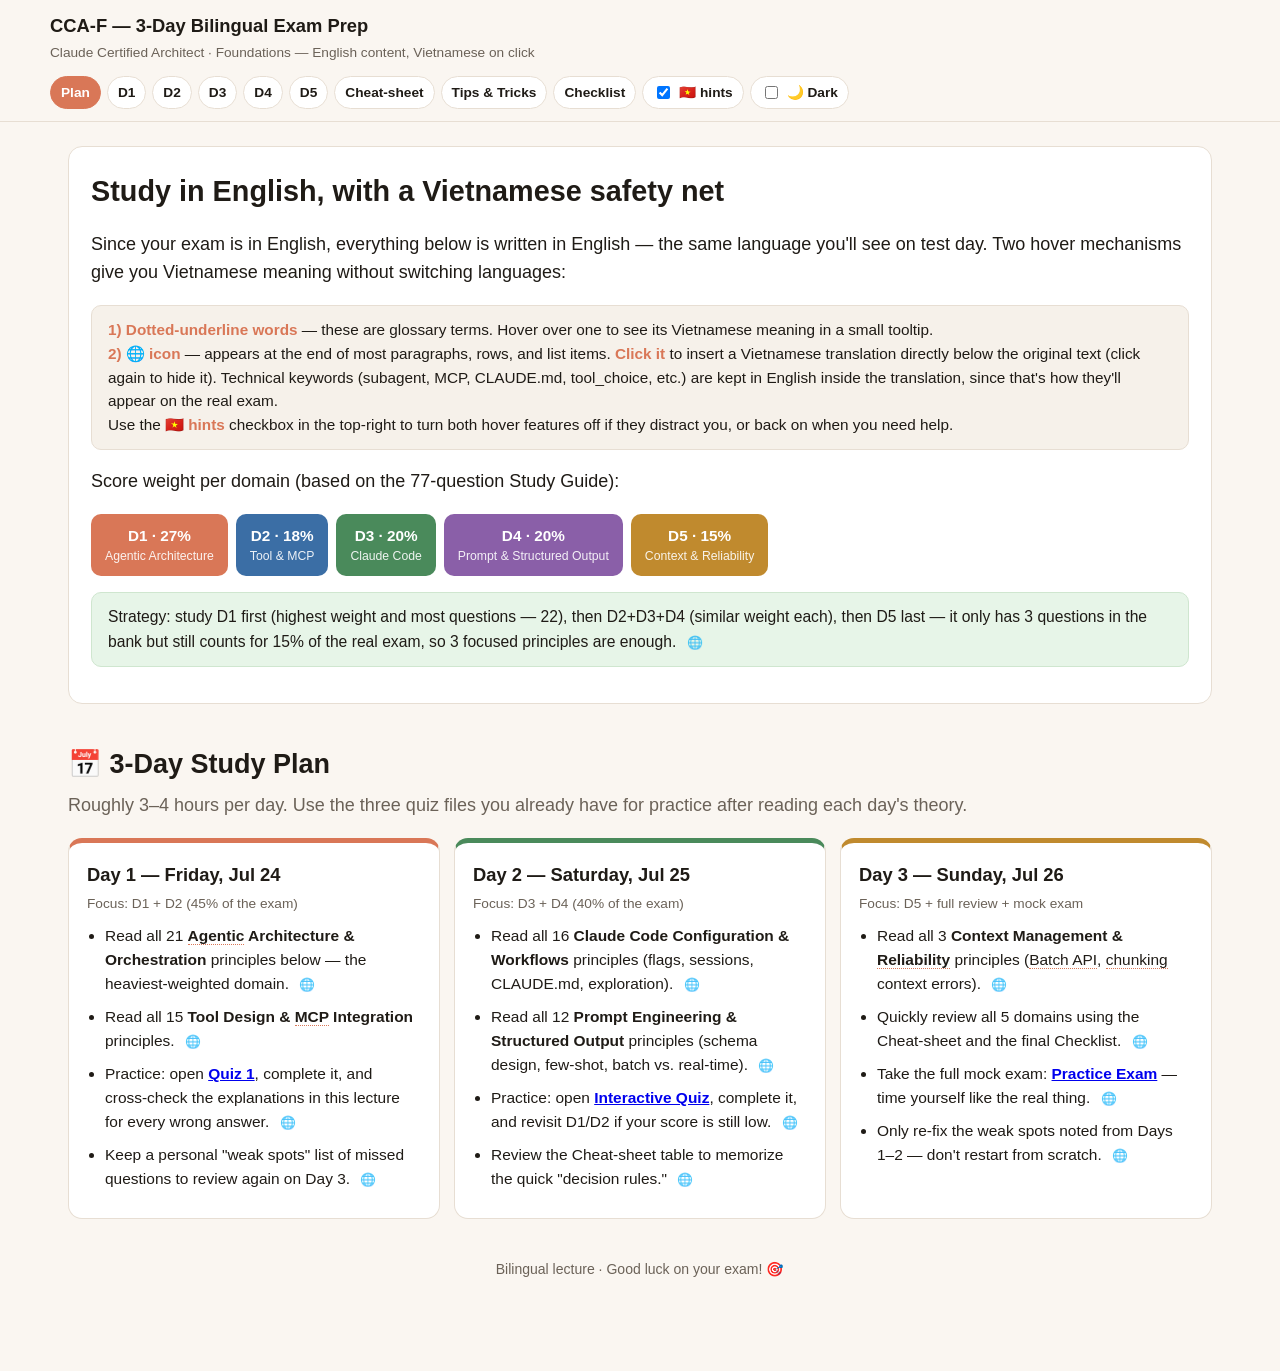
==== commit 8df87e53: "Widen layout for large screens, remove low-value mini-diagrams, dedupe related questions, add Tips &" ====
--- a/index.html
+++ b/index.html
@@ -9,13 +9,6 @@
 <noscript><style>.tab-panel{display:block !important;}</style></noscript>
 </head>
 <body>
-<svg width="0" height="0" style="position:absolute;" aria-hidden="true">
-  <defs>
-    <marker id="ar-bad" viewBox="0 0 10 10" refX="8" refY="5" markerWidth="6" markerHeight="6" orient="auto-start-reverse"><path d="M2 1L8 5L2 9" fill="none" stroke="#c0392b" stroke-width="1.5" stroke-linecap="round" stroke-linejoin="round"/></marker>
-    <marker id="ar-good" viewBox="0 0 10 10" refX="8" refY="5" markerWidth="6" markerHeight="6" orient="auto-start-reverse"><path d="M2 1L8 5L2 9" fill="none" stroke="var(--green)" stroke-width="1.5" stroke-linecap="round" stroke-linejoin="round"/></marker>
-  </defs>
-</svg>
-
 <header class="top">
   <div class="inner">
     <div>
@@ -30,6 +23,7 @@
       <button type="button" class="tab-btn" data-tab="d4" style="--tab-c:var(--d4)">D4</button>
       <button type="button" class="tab-btn" data-tab="d5" style="--tab-c:var(--d5)">D5</button>
       <button type="button" class="tab-btn" data-tab="cheat">Cheat‑sheet</button>
+      <button type="button" class="tab-btn" data-tab="tips">Tips &amp; Tricks</button>
       <button type="button" class="tab-btn" data-tab="checklist">Checklist</button>
       <label class="hint-toggle"><input type="checkbox" id="viToggle" checked> 🇻🇳 hints</label>
       <label class="hint-toggle"><input type="checkbox" class="theme-toggle-input"> 🌙 Dark</label>
@@ -215,653 +209,86 @@
 
 <div class="principle" id="d1-p1"><span class="num" style="background:var(--d1)">1</span><h4>Agentic search over static context</h4><span class="vi-icon" data-vi="Khi lỗi xuất phát từ việc thiếu context (ví dụ: nơi gọi hàm nằm trong file không thay đổi nên không được đưa vào prompt tĩnh), cách sửa đúng là biến task thành agentic task để model tự đọc file và tìm kiếm trong codebase qua tool — không phải thêm chain-of-thought hay mở rộng prompt bằng static analysis.">🌐</span>
         <p class="glossary-zone">When the failure is a missing-context problem (e.g., a caller in an unchanged file isn't included in a static prompt), the fix is to turn the task into an agentic one where the model can read files and search the codebase via tools — not add chain-of-thought instructions or expand the prompt with static analysis.</p>
-      <div class="mini-diag">
-<svg viewBox="0 0 600 90" width="100%" role="img" aria-label="Before/after diagram for principle 1">
-  <circle class="md-circ" cx="18" cy="24" r="8"/><text class="md-ct" x="18" y="27" text-anchor="middle">in</text>
-  <line x1="26" y1="24" x2="38" y2="24" class="md-line bad" marker-end="url(#ar-bad)"/>
-  <rect class="md-box bad" x="40" y="12" width="92" height="24" rx="5"/>
-  <text class="md-t" x="86.0" y="27" text-anchor="middle">Static prompt</text>
-  <line x1="132" y1="24" x2="140" y2="24" class="md-line bad" marker-end="url(#ar-bad)"/>
-  <rect class="md-box bad" x="142" y="12" width="92" height="24" rx="5"/>
-  <text class="md-t" x="188.0" y="27" text-anchor="middle">(diff only)</text>
-  <line x1="234" y1="24" x2="242" y2="24" class="md-line bad" marker-end="url(#ar-bad)"/>
-  <rect class="md-box bad" x="244" y="12" width="92" height="24" rx="5"/>
-  <text class="md-t" x="290.0" y="27" text-anchor="middle">LLM call</text>
-  <line x1="344" y1="24" x2="346" y2="24" class="md-line bad" marker-end="url(#ar-bad)"/>
-  <circle class="md-circ" cx="354" cy="24" r="8"/><text class="md-ct" x="354" y="27" text-anchor="middle">out</text>
-  <text class="md-tag bad" x="370" y="28">&#10007; misses cross-file caller</text>
-  <circle class="md-circ" cx="18" cy="68" r="8"/><text class="md-ct" x="18" y="71" text-anchor="middle">in</text>
-  <line x1="26" y1="68" x2="38" y2="68" class="md-line good" marker-end="url(#ar-good)"/>
-  <rect class="md-box good" x="40" y="56" width="92" height="24" rx="5"/>
-  <text class="md-t" x="86.0" y="71" text-anchor="middle">LLM (agentic)</text>
-  <line x1="132" y1="68" x2="140" y2="68" class="md-line good" marker-end="url(#ar-good)"/>
-  <rect class="md-box good" x="142" y="56" width="92" height="24" rx="5"/>
-  <text class="md-t" x="188.0" y="71" text-anchor="middle">Grep / Read</text>
-  <line x1="234" y1="68" x2="242" y2="68" class="md-line good" marker-end="url(#ar-good)"/>
-  <rect class="md-box good" x="244" y="56" width="92" height="24" rx="5"/>
-  <text class="md-t" x="290.0" y="71" text-anchor="middle">(loop)</text>
-  <line x1="344" y1="68" x2="346" y2="68" class="md-line good" marker-end="url(#ar-good)"/>
-  <circle class="md-circ" cx="354" cy="68" r="8"/><text class="md-ct" x="354" y="71" text-anchor="middle">out</text>
-  <text class="md-tag good" x="370" y="72">&#10003; finds the caller</text>
-</svg>
-</div>
       </div>
 
       <div class="principle" id="d1-p2"><span class="num" style="background:var(--d1)">2</span><h4>Decomposing open-ended tasks</h4><span class="vi-icon" data-vi="Dùng Glob và Grep để lập bản đồ cấu trúc codebase, ưu tiên các vùng ảnh hưởng lớn và liên kết chặt, lập kế hoạch rồi điều chỉnh khi phát hiện dependency mới — không đọc hết mọi file, không chia đều theo thư mục, không làm ngẫu nhiên.">🌐</span>
         <p class="glossary-zone">Use Glob and Grep to map the codebase structure, prioritize high-impact and heavily-coupled areas, create a plan, and revise it as new dependencies are discovered — don't read every file exhaustively, split effort evenly by directory, or proceed arbitrarily.</p>
-      <div class="mini-diag">
-<svg viewBox="0 0 600 90" width="100%" role="img" aria-label="Before/after diagram for principle 2">
-  <circle class="md-circ" cx="18" cy="24" r="8"/><text class="md-ct" x="18" y="27" text-anchor="middle">in</text>
-  <line x1="26" y1="24" x2="38" y2="24" class="md-line bad" marker-end="url(#ar-bad)"/>
-  <rect class="md-box bad" x="40" y="12" width="92" height="24" rx="5"/>
-  <text class="md-t" x="86.0" y="27" text-anchor="middle">Read all 200</text>
-  <line x1="132" y1="24" x2="140" y2="24" class="md-line bad" marker-end="url(#ar-bad)"/>
-  <rect class="md-box bad" x="142" y="12" width="92" height="24" rx="5"/>
-  <text class="md-t" x="188.0" y="27" text-anchor="middle">files first</text>
-  <line x1="242" y1="24" x2="244" y2="24" class="md-line bad" marker-end="url(#ar-bad)"/>
-  <circle class="md-circ" cx="252" cy="24" r="8"/><text class="md-ct" x="252" y="27" text-anchor="middle">out</text>
-  <text class="md-tag bad" x="268" y="28">&#10007; wastes context &amp; time</text>
-  <circle class="md-circ" cx="18" cy="68" r="8"/><text class="md-ct" x="18" y="71" text-anchor="middle">in</text>
-  <line x1="26" y1="68" x2="38" y2="68" class="md-line good" marker-end="url(#ar-good)"/>
-  <rect class="md-box good" x="40" y="56" width="92" height="24" rx="5"/>
-  <text class="md-t" x="86.0" y="71" text-anchor="middle">Glob / Grep</text>
-  <line x1="132" y1="68" x2="140" y2="68" class="md-line good" marker-end="url(#ar-good)"/>
-  <rect class="md-box good" x="142" y="56" width="92" height="24" rx="5"/>
-  <text class="md-t" x="188.0" y="71" text-anchor="middle">map + prioritize</text>
-  <line x1="234" y1="68" x2="242" y2="68" class="md-line good" marker-end="url(#ar-good)"/>
-  <rect class="md-box good" x="244" y="56" width="92" height="24" rx="5"/>
-  <text class="md-t" x="290.0" y="71" text-anchor="middle">revise as found</text>
-  <line x1="344" y1="68" x2="346" y2="68" class="md-line good" marker-end="url(#ar-good)"/>
-  <circle class="md-circ" cx="354" cy="68" r="8"/><text class="md-ct" x="354" y="71" text-anchor="middle">out</text>
-  <text class="md-tag good" x="370" y="72">&#10003; scales to any size</text>
-</svg>
-</div>
       </div>
 
       <div class="principle" id="d1-p3"><span class="num" style="background:var(--d1)">3</span><h4>Multi-phase workflows (analyze → propose → implement → review)</h4><span class="vi-icon" data-vi="Cấu trúc này có giá trị nhất với các yêu cầu mở, đòi hỏi phán đoán (vd cải thiện xử lý lỗi). Task máy móc, rõ ràng (vd đổi tên hàm) không được lợi nhiều từ các bước bổ sung.">🌐</span>
         <p class="glossary-zone">This structure is most valuable for open-ended, judgment-heavy requests (e.g., "improve error handling"). Mechanical, well-defined tasks (e.g., a straightforward rename) gain little from the extra phases.</p>
-      <div class="mini-diag">
-<svg viewBox="0 0 600 90" width="100%" role="img" aria-label="Before/after diagram for principle 3">
-  <circle class="md-circ" cx="18" cy="24" r="8"/><text class="md-ct" x="18" y="27" text-anchor="middle">in</text>
-  <line x1="26" y1="24" x2="38" y2="24" class="md-line bad" marker-end="url(#ar-bad)"/>
-  <rect class="md-box bad" x="40" y="12" width="92" height="24" rx="5"/>
-  <text class="md-t" x="86.0" y="27" text-anchor="middle">&quot;Improve error</text>
-  <line x1="132" y1="24" x2="140" y2="24" class="md-line bad" marker-end="url(#ar-bad)"/>
-  <rect class="md-box bad" x="142" y="12" width="92" height="24" rx="5"/>
-  <text class="md-t" x="188.0" y="27" text-anchor="middle">handling&quot; -&gt; 1 call</text>
-  <line x1="242" y1="24" x2="244" y2="24" class="md-line bad" marker-end="url(#ar-bad)"/>
-  <circle class="md-circ" cx="252" cy="24" r="8"/><text class="md-ct" x="252" y="27" text-anchor="middle">out</text>
-  <text class="md-tag bad" x="268" y="28">&#10007; shallow, inconsistent</text>
-  <circle class="md-circ" cx="18" cy="68" r="8"/><text class="md-ct" x="18" y="71" text-anchor="middle">in</text>
-  <line x1="26" y1="68" x2="38" y2="68" class="md-line good" marker-end="url(#ar-good)"/>
-  <rect class="md-box good" x="40" y="56" width="92" height="24" rx="5"/>
-  <text class="md-t" x="86.0" y="71" text-anchor="middle">Analyze</text>
-  <line x1="132" y1="68" x2="140" y2="68" class="md-line good" marker-end="url(#ar-good)"/>
-  <rect class="md-box good" x="142" y="56" width="92" height="24" rx="5"/>
-  <text class="md-t" x="188.0" y="71" text-anchor="middle">Propose</text>
-  <line x1="234" y1="68" x2="242" y2="68" class="md-line good" marker-end="url(#ar-good)"/>
-  <rect class="md-box good" x="244" y="56" width="92" height="24" rx="5"/>
-  <text class="md-t" x="290.0" y="71" text-anchor="middle">Implement -&gt; Review</text>
-  <line x1="344" y1="68" x2="346" y2="68" class="md-line good" marker-end="url(#ar-good)"/>
-  <circle class="md-circ" cx="354" cy="68" r="8"/><text class="md-ct" x="354" y="71" text-anchor="middle">out</text>
-  <text class="md-tag good" x="370" y="72">&#10003; catches bad design early</text>
-</svg>
-</div>
       </div>
 
       <div class="principle" id="d1-p4"><span class="num" style="background:var(--d1)">4</span><h4>Three decomposition patterns: prompt chaining, routing, orchestrator-workers</h4><span class="vi-icon" data-vi="Prompt chaining phù hợp khi quy trình cố định, giống nhau mỗi lần. Routing phù hợp khi input rơi vào các loại khác nhau cần xử lý khác nhau. Orchestrator-workers phù hợp khi subtask thay đổi không đoán trước được và cần một LLM trung tâm quyết định linh hoạt.">🌐</span>
         <p class="glossary-zone">Prompt chaining fits a fixed, identical sequence of subtasks every time. Routing fits inputs that fall into distinct categories needing different handling. Orchestrator-workers fits subtasks that vary unpredictably per input and must be decided dynamically by a central LLM.</p>
-      <div class="mini-diag">
-<svg viewBox="0 0 600 90" width="100%" role="img" aria-label="Before/after diagram for principle 4">
-  <circle class="md-circ" cx="18" cy="24" r="8"/><text class="md-ct" x="18" y="27" text-anchor="middle">in</text>
-  <line x1="26" y1="24" x2="38" y2="24" class="md-line bad" marker-end="url(#ar-bad)"/>
-  <rect class="md-box bad" x="40" y="12" width="92" height="24" rx="5"/>
-  <text class="md-t" x="86.0" y="27" text-anchor="middle">fixed subtasks?</text>
-  <line x1="132" y1="24" x2="140" y2="24" class="md-line bad" marker-end="url(#ar-bad)"/>
-  <rect class="md-box bad" x="142" y="12" width="92" height="24" rx="5"/>
-  <text class="md-t" x="188.0" y="27" text-anchor="middle">routing categories?</text>
-  <line x1="234" y1="24" x2="242" y2="24" class="md-line bad" marker-end="url(#ar-bad)"/>
-  <rect class="md-box bad" x="244" y="12" width="92" height="24" rx="5"/>
-  <text class="md-t" x="290.0" y="27" text-anchor="middle">dynamic subtasks?</text>
-  <line x1="344" y1="24" x2="346" y2="24" class="md-line bad" marker-end="url(#ar-bad)"/>
-  <circle class="md-circ" cx="354" cy="24" r="8"/><text class="md-ct" x="354" y="27" text-anchor="middle">out</text>
-  <text class="md-tag bad" x="370" y="28">&#10007; pick the wrong pattern</text>
-  <circle class="md-circ" cx="18" cy="68" r="8"/><text class="md-ct" x="18" y="71" text-anchor="middle">in</text>
-  <line x1="26" y1="68" x2="38" y2="68" class="md-line good" marker-end="url(#ar-good)"/>
-  <rect class="md-box good" x="40" y="56" width="92" height="24" rx="5"/>
-  <text class="md-t" x="86.0" y="71" text-anchor="middle">chaining / routing /</text>
-  <line x1="132" y1="68" x2="140" y2="68" class="md-line good" marker-end="url(#ar-good)"/>
-  <rect class="md-box good" x="142" y="56" width="92" height="24" rx="5"/>
-  <text class="md-t" x="188.0" y="71" text-anchor="middle">orchestrator-workers</text>
-  <line x1="234" y1="68" x2="242" y2="68" class="md-line good" marker-end="url(#ar-good)"/>
-  <rect class="md-box good" x="244" y="56" width="92" height="24" rx="5"/>
-  <text class="md-t" x="290.0" y="71" text-anchor="middle">match the shape</text>
-  <line x1="344" y1="68" x2="346" y2="68" class="md-line good" marker-end="url(#ar-good)"/>
-  <circle class="md-circ" cx="354" cy="68" r="8"/><text class="md-ct" x="354" y="71" text-anchor="middle">out</text>
-  <text class="md-tag good" x="370" y="72">&#10003; pattern fits the task</text>
-</svg>
-</div>
       </div>
 
       <div class="principle" id="d1-p5"><span class="num" style="background:var(--d1)">5</span><h4>Restoring state after a crash</h4><span class="vi-icon" data-vi="Cho mỗi agent lưu một bản export có cấu trúc tại vị trí cố định; khi resume, coordinator đọc manifest và chỉ tiêm phần state liên quan vào prompt của từng subagent — không dựa vào toàn bộ conversation log thô (quá tải context) hay semantic vector search (dễ mất/méo thông tin).">🌐</span>
         <p class="glossary-zone">Have each agent persist a structured export to a known location; on resume, the coordinator loads a manifest and injects only the relevant state into each subagent's prompt — don't rely on a full raw conversation log (too much context) or semantic vector search (lossy, may miss findings).</p>
-      <div class="mini-diag">
-<svg viewBox="0 0 600 90" width="100%" role="img" aria-label="Before/after diagram for principle 5">
-  <circle class="md-circ" cx="18" cy="24" r="8"/><text class="md-ct" x="18" y="27" text-anchor="middle">in</text>
-  <line x1="26" y1="24" x2="38" y2="24" class="md-line bad" marker-end="url(#ar-bad)"/>
-  <rect class="md-box bad" x="40" y="12" width="92" height="24" rx="5"/>
-  <text class="md-t" x="86.0" y="27" text-anchor="middle">progress...</text>
-  <line x1="132" y1="24" x2="140" y2="24" class="md-line bad" marker-end="url(#ar-bad)"/>
-  <rect class="md-box bad" x="142" y="12" width="92" height="24" rx="5"/>
-  <text class="md-t" x="188.0" y="27" text-anchor="middle">CRASH</text>
-  <line x1="234" y1="24" x2="242" y2="24" class="md-line bad" marker-end="url(#ar-bad)"/>
-  <rect class="md-box bad" x="244" y="12" width="92" height="24" rx="5"/>
-  <text class="md-t" x="290.0" y="27" text-anchor="middle">resume: blank</text>
-  <line x1="344" y1="24" x2="346" y2="24" class="md-line bad" marker-end="url(#ar-bad)"/>
-  <circle class="md-circ" cx="354" cy="24" r="8"/><text class="md-ct" x="354" y="27" text-anchor="middle">out</text>
-  <text class="md-tag bad" x="370" y="28">&#10007; redo everything</text>
-  <circle class="md-circ" cx="18" cy="68" r="8"/><text class="md-ct" x="18" y="71" text-anchor="middle">in</text>
-  <line x1="26" y1="68" x2="38" y2="68" class="md-line good" marker-end="url(#ar-good)"/>
-  <rect class="md-box good" x="40" y="56" width="92" height="24" rx="5"/>
-  <text class="md-t" x="86.0" y="71" text-anchor="middle">export + manifest</text>
-  <line x1="132" y1="68" x2="140" y2="68" class="md-line good" marker-end="url(#ar-good)"/>
-  <rect class="md-box good" x="142" y="56" width="92" height="24" rx="5"/>
-  <text class="md-t" x="188.0" y="71" text-anchor="middle">CRASH</text>
-  <line x1="234" y1="68" x2="242" y2="68" class="md-line good" marker-end="url(#ar-good)"/>
-  <rect class="md-box good" x="244" y="56" width="92" height="24" rx="5"/>
-  <text class="md-t" x="290.0" y="71" text-anchor="middle">resume: inject state</text>
-  <line x1="344" y1="68" x2="346" y2="68" class="md-line good" marker-end="url(#ar-good)"/>
-  <circle class="md-circ" cx="354" cy="68" r="8"/><text class="md-ct" x="354" y="71" text-anchor="middle">out</text>
-  <text class="md-tag good" x="370" y="72">&#10003; lossless, efficient</text>
-</svg>
-</div>
       </div>
 
       <div class="principle" id="d1-p6"><span class="num" style="background:var(--d1)">6</span><h4>True parallel subagent execution</h4><span class="vi-icon" data-vi="Coordinator phải phát ra nhiều lệnh gọi Task tool trong cùng một message — đây là cơ chế duy nhất khiến harness chạy các subagent song song thật sự. Đổi sang model rẻ hơn, thêm hạ tầng async bên ngoài, hay chỉ dặn model chạy song song đều không đảm bảo điều này.">🌐</span>
         <p class="glossary-zone">The coordinator must emit multiple Task tool calls within a single assistant message — that's the only mechanism that makes the harness run subagents concurrently. Switching to a cheaper model, adding external async infrastructure, or simply instructing the model to "run in parallel" does not guarantee this.</p>
-      <div class="mini-diag">
-<svg viewBox="0 0 600 90" width="100%" role="img" aria-label="Before/after diagram for principle 6">
-  <circle class="md-circ" cx="18" cy="24" r="8"/><text class="md-ct" x="18" y="27" text-anchor="middle">in</text>
-  <line x1="26" y1="24" x2="38" y2="24" class="md-line bad" marker-end="url(#ar-bad)"/>
-  <rect class="md-box bad" x="40" y="12" width="92" height="24" rx="5"/>
-  <text class="md-t" x="86.0" y="27" text-anchor="middle">Task(A)</text>
-  <line x1="132" y1="24" x2="140" y2="24" class="md-line bad" marker-end="url(#ar-bad)"/>
-  <rect class="md-box bad" x="142" y="12" width="92" height="24" rx="5"/>
-  <text class="md-t" x="188.0" y="27" text-anchor="middle">wait...</text>
-  <line x1="234" y1="24" x2="242" y2="24" class="md-line bad" marker-end="url(#ar-bad)"/>
-  <rect class="md-box bad" x="244" y="12" width="92" height="24" rx="5"/>
-  <text class="md-t" x="290.0" y="27" text-anchor="middle">Task(B)</text>
-  <line x1="344" y1="24" x2="346" y2="24" class="md-line bad" marker-end="url(#ar-bad)"/>
-  <circle class="md-circ" cx="354" cy="24" r="8"/><text class="md-ct" x="354" y="27" text-anchor="middle">out</text>
-  <text class="md-tag bad" x="370" y="28">&#10007; serial, slow</text>
-  <circle class="md-circ" cx="18" cy="68" r="8"/><text class="md-ct" x="18" y="71" text-anchor="middle">in</text>
-  <line x1="26" y1="68" x2="38" y2="68" class="md-line good" marker-end="url(#ar-good)"/>
-  <rect class="md-box good" x="40" y="56" width="92" height="24" rx="5"/>
-  <text class="md-t" x="86.0" y="71" text-anchor="middle">Task(A)+Task(B)</text>
-  <line x1="132" y1="68" x2="140" y2="68" class="md-line good" marker-end="url(#ar-good)"/>
-  <rect class="md-box good" x="142" y="56" width="92" height="24" rx="5"/>
-  <text class="md-t" x="188.0" y="71" text-anchor="middle">(same message)</text>
-  <line x1="242" y1="68" x2="244" y2="68" class="md-line good" marker-end="url(#ar-good)"/>
-  <circle class="md-circ" cx="252" cy="68" r="8"/><text class="md-ct" x="252" y="71" text-anchor="middle">out</text>
-  <text class="md-tag good" x="268" y="72">&#10003; true parallel</text>
-</svg>
-</div>
       </div>
 
       <div class="principle" id="d1-p7"><span class="num" style="background:var(--d1)">7</span><h4>"Task" must be in allowedTools</h4><span class="vi-icon" data-vi="Nếu coordinator đã cấu hình AgentDefinitions đầy đủ nhưng nói về việc delegate mà không có subagent nào thực sự chạy (và không có lỗi), nguyên nhân khả dĩ nhất là Task không nằm trong allowedTools — model chỉ nói về việc delegate mà không có cơ chế thực sự gọi nó.">🌐</span>
         <p class="glossary-zone">If a coordinator with fully configured AgentDefinitions reasons about delegating but no subagent ever actually executes (with no errors logged), the most likely cause is that "Task" is missing from allowedTools — the model can talk about delegation but has no mechanism to invoke it.</p>
-      <div class="mini-diag">
-<svg viewBox="0 0 600 90" width="100%" role="img" aria-label="Before/after diagram for principle 7">
-  <circle class="md-circ" cx="18" cy="24" r="8"/><text class="md-ct" x="18" y="27" text-anchor="middle">in</text>
-  <line x1="26" y1="24" x2="38" y2="24" class="md-line bad" marker-end="url(#ar-bad)"/>
-  <rect class="md-box bad" x="40" y="12" width="92" height="24" rx="5"/>
-  <text class="md-t" x="86.0" y="27" text-anchor="middle">&quot;I'll ask search</text>
-  <line x1="132" y1="24" x2="140" y2="24" class="md-line bad" marker-end="url(#ar-bad)"/>
-  <rect class="md-box bad" x="142" y="12" width="92" height="24" rx="5"/>
-  <text class="md-t" x="188.0" y="27" text-anchor="middle">agent...&quot;</text>
-  <line x1="234" y1="24" x2="242" y2="24" class="md-line bad" marker-end="url(#ar-bad)"/>
-  <rect class="md-box bad" x="244" y="12" width="92" height="24" rx="5"/>
-  <text class="md-t" x="290.0" y="27" text-anchor="middle">(Task not allowed)</text>
-  <line x1="344" y1="24" x2="346" y2="24" class="md-line bad" marker-end="url(#ar-bad)"/>
-  <circle class="md-circ" cx="354" cy="24" r="8"/><text class="md-ct" x="354" y="27" text-anchor="middle">out</text>
-  <text class="md-tag bad" x="370" y="28">&#10007; silently does nothing</text>
-  <circle class="md-circ" cx="18" cy="68" r="8"/><text class="md-ct" x="18" y="71" text-anchor="middle">in</text>
-  <line x1="26" y1="68" x2="38" y2="68" class="md-line good" marker-end="url(#ar-good)"/>
-  <rect class="md-box good" x="40" y="56" width="92" height="24" rx="5"/>
-  <text class="md-t" x="86.0" y="71" text-anchor="middle">allowedTools:</text>
-  <line x1="132" y1="68" x2="140" y2="68" class="md-line good" marker-end="url(#ar-good)"/>
-  <rect class="md-box good" x="142" y="56" width="92" height="24" rx="5"/>
-  <text class="md-t" x="188.0" y="71" text-anchor="middle">[...,&quot;Task&quot;]</text>
-  <line x1="242" y1="68" x2="244" y2="68" class="md-line good" marker-end="url(#ar-good)"/>
-  <circle class="md-circ" cx="252" cy="68" r="8"/><text class="md-ct" x="252" y="71" text-anchor="middle">out</text>
-  <text class="md-tag good" x="268" y="72">&#10003; delegation works</text>
-</svg>
-</div>
       </div>
 
       <div class="principle" id="d1-p8"><span class="num" style="background:var(--d1)">8</span><h4>Flat, non-recursive hierarchies</h4><span class="vi-icon" data-vi="Để giảm latency mà vẫn giữ khả năng giám sát/debug tập trung, hãy để chính coordinator spawn các subagent song song và tổng hợp kết quả — tránh kiến trúc phân cấp lồng nhau/đệ quy (subagent tự spawn subagent con) vì làm giảm khả năng quan sát nghiêm trọng.">🌐</span>
         <p class="glossary-zone">To cut latency while keeping monitoring and debugging centralized, have the coordinator itself spawn parallel subagents and aggregate results — avoid nested/recursive agent hierarchies (subagents spawning their own subagents), which severely hurt observability.</p>
-      <div class="mini-diag">
-<svg viewBox="0 0 600 90" width="100%" role="img" aria-label="Before/after diagram for principle 8">
-  <circle class="md-circ" cx="18" cy="24" r="8"/><text class="md-ct" x="18" y="27" text-anchor="middle">in</text>
-  <line x1="26" y1="24" x2="38" y2="24" class="md-line bad" marker-end="url(#ar-bad)"/>
-  <rect class="md-box bad" x="40" y="12" width="92" height="24" rx="5"/>
-  <text class="md-t" x="86.0" y="27" text-anchor="middle">Coordinator</text>
-  <line x1="132" y1="24" x2="140" y2="24" class="md-line bad" marker-end="url(#ar-bad)"/>
-  <rect class="md-box bad" x="142" y="12" width="92" height="24" rx="5"/>
-  <text class="md-t" x="188.0" y="27" text-anchor="middle">SubagentA spawns</text>
-  <line x1="234" y1="24" x2="242" y2="24" class="md-line bad" marker-end="url(#ar-bad)"/>
-  <rect class="md-box bad" x="244" y="12" width="92" height="24" rx="5"/>
-  <text class="md-t" x="290.0" y="27" text-anchor="middle">A1, A2 (nested)</text>
-  <line x1="344" y1="24" x2="346" y2="24" class="md-line bad" marker-end="url(#ar-bad)"/>
-  <circle class="md-circ" cx="354" cy="24" r="8"/><text class="md-ct" x="354" y="27" text-anchor="middle">out</text>
-  <text class="md-tag bad" x="370" y="28">&#10007; hard to debug</text>
-  <circle class="md-circ" cx="18" cy="68" r="8"/><text class="md-ct" x="18" y="71" text-anchor="middle">in</text>
-  <line x1="26" y1="68" x2="38" y2="68" class="md-line good" marker-end="url(#ar-good)"/>
-  <rect class="md-box good" x="40" y="56" width="92" height="24" rx="5"/>
-  <text class="md-t" x="86.0" y="71" text-anchor="middle">Coordinator</text>
-  <line x1="132" y1="68" x2="140" y2="68" class="md-line good" marker-end="url(#ar-good)"/>
-  <rect class="md-box good" x="142" y="56" width="92" height="24" rx="5"/>
-  <text class="md-t" x="188.0" y="71" text-anchor="middle">SubagentA + B</text>
-  <line x1="234" y1="68" x2="242" y2="68" class="md-line good" marker-end="url(#ar-good)"/>
-  <rect class="md-box good" x="244" y="56" width="92" height="24" rx="5"/>
-  <text class="md-t" x="290.0" y="71" text-anchor="middle">(flat, parallel)</text>
-  <line x1="344" y1="68" x2="346" y2="68" class="md-line good" marker-end="url(#ar-good)"/>
-  <circle class="md-circ" cx="354" cy="68" r="8"/><text class="md-ct" x="354" y="71" text-anchor="middle">out</text>
-  <text class="md-tag good" x="370" y="72">&#10003; easy to monitor</text>
-</svg>
-</div>
       </div>
 
       <div class="principle" id="d1-p9"><span class="num" style="background:var(--d1)">9</span><h4>Preserve attribution with structured data</h4><span class="vi-icon" data-vi="Để tránh mất thông tin claim nào đến từ nguồn nào khi tổng hợp, bắt các subagent xuất ra structured claim-source mapping và synthesis agent phải giữ nguyên nó — không dùng prefix trong text tự do, không phân tích log sau, không dùng semantic similarity để đoán lại.">🌐</span>
         <p class="glossary-zone">To avoid losing which claim came from which source during synthesis, require subagents to emit explicit structured claim-source mappings that the synthesis agent must preserve — not inline text-prefix conventions, post-hoc log analysis, or unreliable semantic-similarity reconstruction.</p>
-      <div class="mini-diag">
-<svg viewBox="0 0 600 90" width="100%" role="img" aria-label="Before/after diagram for principle 9">
-  <circle class="md-circ" cx="18" cy="24" r="8"/><text class="md-ct" x="18" y="27" text-anchor="middle">in</text>
-  <line x1="26" y1="24" x2="38" y2="24" class="md-line bad" marker-end="url(#ar-bad)"/>
-  <rect class="md-box bad" x="40" y="12" width="92" height="24" rx="5"/>
-  <text class="md-t" x="86.0" y="27" text-anchor="middle">&quot;claim (src X)&quot;</text>
-  <line x1="132" y1="24" x2="140" y2="24" class="md-line bad" marker-end="url(#ar-bad)"/>
-  <rect class="md-box bad" x="142" y="12" width="92" height="24" rx="5"/>
-  <text class="md-t" x="188.0" y="27" text-anchor="middle">free text -&gt;</text>
-  <line x1="234" y1="24" x2="242" y2="24" class="md-line bad" marker-end="url(#ar-bad)"/>
-  <rect class="md-box bad" x="244" y="12" width="92" height="24" rx="5"/>
-  <text class="md-t" x="290.0" y="27" text-anchor="middle">Synthesis</text>
-  <line x1="344" y1="24" x2="346" y2="24" class="md-line bad" marker-end="url(#ar-bad)"/>
-  <circle class="md-circ" cx="354" cy="24" r="8"/><text class="md-ct" x="354" y="27" text-anchor="middle">out</text>
-  <text class="md-tag bad" x="370" y="28">&#10007; citation lost</text>
-  <circle class="md-circ" cx="18" cy="68" r="8"/><text class="md-ct" x="18" y="71" text-anchor="middle">in</text>
-  <line x1="26" y1="68" x2="38" y2="68" class="md-line good" marker-end="url(#ar-good)"/>
-  <rect class="md-box good" x="40" y="56" width="92" height="24" rx="5"/>
-  <text class="md-t" x="86.0" y="71" text-anchor="middle">{claim, source}</text>
-  <line x1="132" y1="68" x2="140" y2="68" class="md-line good" marker-end="url(#ar-good)"/>
-  <rect class="md-box good" x="142" y="56" width="92" height="24" rx="5"/>
-  <text class="md-t" x="188.0" y="71" text-anchor="middle">structured -&gt;</text>
-  <line x1="234" y1="68" x2="242" y2="68" class="md-line good" marker-end="url(#ar-good)"/>
-  <rect class="md-box good" x="244" y="56" width="92" height="24" rx="5"/>
-  <text class="md-t" x="290.0" y="71" text-anchor="middle">Synthesis preserves</text>
-  <line x1="344" y1="68" x2="346" y2="68" class="md-line good" marker-end="url(#ar-good)"/>
-  <circle class="md-circ" cx="354" cy="68" r="8"/><text class="md-ct" x="354" y="71" text-anchor="middle">out</text>
-  <text class="md-tag good" x="370" y="72">&#10003; attribution intact</text>
-</svg>
-</div>
       </div>
 
       <div class="principle" id="d1-p10"><span class="num" style="background:var(--d1)">10</span><h4>Closed feedback loops for gap detection</h4><span class="vi-icon" data-vi="Khi agent phân tích phát hiện một khoảng trống cụ thể (vd thiếu chi tiết về token refresh), nó cần báo cho coordinator để coordinator kích hoạt tìm kiếm bổ sung có mục tiêu và chạy lại phân tích đến khi đủ độ phủ — không chỉ gắn cờ confidence rồi dừng lại.">🌐</span>
         <p class="glossary-zone">When an analysis agent identifies a specific gap (e.g., "missing details on token refresh"), it should report that gap to the coordinator, which triggers targeted follow-up searches and re-runs analysis until coverage is sufficient — not just attach a confidence score and stop, or add an upfront planning agent.</p>
-      <div class="mini-diag">
-<svg viewBox="0 0 600 90" width="100%" role="img" aria-label="Before/after diagram for principle 10">
-  <circle class="md-circ" cx="18" cy="24" r="8"/><text class="md-ct" x="18" y="27" text-anchor="middle">in</text>
-  <line x1="26" y1="24" x2="38" y2="24" class="md-line bad" marker-end="url(#ar-bad)"/>
-  <rect class="md-box bad" x="40" y="12" width="92" height="24" rx="5"/>
-  <text class="md-t" x="86.0" y="27" text-anchor="middle">Search -&gt; Analyze</text>
-  <line x1="132" y1="24" x2="140" y2="24" class="md-line bad" marker-end="url(#ar-bad)"/>
-  <rect class="md-box bad" x="142" y="12" width="92" height="24" rx="5"/>
-  <text class="md-t" x="188.0" y="27" text-anchor="middle">(gap found)</text>
-  <line x1="234" y1="24" x2="242" y2="24" class="md-line bad" marker-end="url(#ar-bad)"/>
-  <rect class="md-box bad" x="244" y="12" width="92" height="24" rx="5"/>
-  <text class="md-t" x="290.0" y="27" text-anchor="middle">Synthesis (ignored)</text>
-  <line x1="344" y1="24" x2="346" y2="24" class="md-line bad" marker-end="url(#ar-bad)"/>
-  <circle class="md-circ" cx="354" cy="24" r="8"/><text class="md-ct" x="354" y="27" text-anchor="middle">out</text>
-  <text class="md-tag bad" x="370" y="28">&#10007; report incomplete</text>
-  <circle class="md-circ" cx="18" cy="68" r="8"/><text class="md-ct" x="18" y="71" text-anchor="middle">in</text>
-  <line x1="26" y1="68" x2="38" y2="68" class="md-line good" marker-end="url(#ar-good)"/>
-  <rect class="md-box good" x="40" y="56" width="92" height="24" rx="5"/>
-  <text class="md-t" x="86.0" y="71" text-anchor="middle">Analyze reports gap</text>
-  <line x1="132" y1="68" x2="140" y2="68" class="md-line good" marker-end="url(#ar-good)"/>
-  <rect class="md-box good" x="142" y="56" width="92" height="24" rx="5"/>
-  <text class="md-t" x="188.0" y="71" text-anchor="middle">-&gt; re-Search</text>
-  <line x1="234" y1="68" x2="242" y2="68" class="md-line good" marker-end="url(#ar-good)"/>
-  <rect class="md-box good" x="244" y="56" width="92" height="24" rx="5"/>
-  <text class="md-t" x="290.0" y="71" text-anchor="middle">-&gt; re-Analyze</text>
-  <line x1="344" y1="68" x2="346" y2="68" class="md-line good" marker-end="url(#ar-good)"/>
-  <circle class="md-circ" cx="354" cy="68" r="8"/><text class="md-ct" x="354" y="71" text-anchor="middle">out</text>
-  <text class="md-tag good" x="370" y="72">&#10003; closes the gap</text>
-</svg>
-</div>
       </div>
 
       <div class="principle" id="d1-p11"><span class="num" style="background:var(--d1)">11</span><h4>Passing context between subagents</h4><span class="vi-icon" data-vi="Dùng reference/ID trỏ tới một nơi lưu chung thay vì nhét toàn bộ nội dung thô vào prompt (làm phình context, dễ mất thông tin) hay dựa vào callback/context kế thừa tự động (không tồn tại trong kiến trúc này).">🌐</span>
         <p class="glossary-zone">Use reference identifiers pointing to a shared store rather than inlining full raw content into the prompt (bloats context, risks information loss) or relying on callbacks/automatic context inheritance (neither exists in this architecture).</p>
-      <div class="mini-diag">
-<svg viewBox="0 0 600 90" width="100%" role="img" aria-label="Before/after diagram for principle 11">
-  <circle class="md-circ" cx="18" cy="24" r="8"/><text class="md-ct" x="18" y="27" text-anchor="middle">in</text>
-  <line x1="26" y1="24" x2="38" y2="24" class="md-line bad" marker-end="url(#ar-bad)"/>
-  <rect class="md-box bad" x="40" y="12" width="92" height="24" rx="5"/>
-  <text class="md-t" x="86.0" y="27" text-anchor="middle">Full raw output</text>
-  <line x1="132" y1="24" x2="140" y2="24" class="md-line bad" marker-end="url(#ar-bad)"/>
-  <rect class="md-box bad" x="142" y="12" width="92" height="24" rx="5"/>
-  <text class="md-t" x="188.0" y="27" text-anchor="middle">pasted into</text>
-  <line x1="234" y1="24" x2="242" y2="24" class="md-line bad" marker-end="url(#ar-bad)"/>
-  <rect class="md-box bad" x="244" y="12" width="92" height="24" rx="5"/>
-  <text class="md-t" x="290.0" y="27" text-anchor="middle">next prompt</text>
-  <line x1="344" y1="24" x2="346" y2="24" class="md-line bad" marker-end="url(#ar-bad)"/>
-  <circle class="md-circ" cx="354" cy="24" r="8"/><text class="md-ct" x="354" y="27" text-anchor="middle">out</text>
-  <text class="md-tag bad" x="370" y="28">&#10007; bloated context</text>
-  <circle class="md-circ" cx="18" cy="68" r="8"/><text class="md-ct" x="18" y="71" text-anchor="middle">in</text>
-  <line x1="26" y1="68" x2="38" y2="68" class="md-line good" marker-end="url(#ar-good)"/>
-  <rect class="md-box good" x="40" y="56" width="92" height="24" rx="5"/>
-  <text class="md-t" x="86.0" y="71" text-anchor="middle">Write to store</text>
-  <line x1="132" y1="68" x2="140" y2="68" class="md-line good" marker-end="url(#ar-good)"/>
-  <rect class="md-box good" x="142" y="56" width="92" height="24" rx="5"/>
-  <text class="md-t" x="188.0" y="71" text-anchor="middle">pass reference ID</text>
-  <line x1="242" y1="68" x2="244" y2="68" class="md-line good" marker-end="url(#ar-good)"/>
-  <circle class="md-circ" cx="252" cy="68" r="8"/><text class="md-ct" x="252" y="71" text-anchor="middle">out</text>
-  <text class="md-tag good" x="268" y="72">&#10003; lean &amp; lossless</text>
-</svg>
-</div>
       </div>
 
       <div class="principle" id="d1-p12"><span class="num" style="background:var(--d1)">12</span><h4>Format-aware synthesis</h4><span class="vi-icon" data-vi="Agent tổng hợp nên hiển thị mỗi loại nội dung theo đúng bản chất của nó — bảng cho so sánh số liệu tài chính, văn xuôi cho tin tức — thay vì ép tất cả về một định dạng đồng nhất như bullet points.">🌐</span>
         <p class="glossary-zone">The synthesis agent should render each content type in its natural form — tables for financial comparisons, prose for news narratives — rather than flattening everything into one uniform format like bullet points.</p>
-      <div class="mini-diag">
-<svg viewBox="0 0 600 90" width="100%" role="img" aria-label="Before/after diagram for principle 12">
-  <circle class="md-circ" cx="18" cy="24" r="8"/><text class="md-ct" x="18" y="27" text-anchor="middle">in</text>
-  <line x1="26" y1="24" x2="38" y2="24" class="md-line bad" marker-end="url(#ar-bad)"/>
-  <rect class="md-box bad" x="40" y="12" width="92" height="24" rx="5"/>
-  <text class="md-t" x="86.0" y="27" text-anchor="middle">Table + prose</text>
-  <line x1="132" y1="24" x2="140" y2="24" class="md-line bad" marker-end="url(#ar-bad)"/>
-  <rect class="md-box bad" x="142" y="12" width="92" height="24" rx="5"/>
-  <text class="md-t" x="188.0" y="27" text-anchor="middle">-&gt; flatten to</text>
-  <line x1="234" y1="24" x2="242" y2="24" class="md-line bad" marker-end="url(#ar-bad)"/>
-  <rect class="md-box bad" x="244" y="12" width="92" height="24" rx="5"/>
-  <text class="md-t" x="290.0" y="27" text-anchor="middle">bullet points</text>
-  <line x1="344" y1="24" x2="346" y2="24" class="md-line bad" marker-end="url(#ar-bad)"/>
-  <circle class="md-circ" cx="354" cy="24" r="8"/><text class="md-ct" x="354" y="27" text-anchor="middle">out</text>
-  <text class="md-tag bad" x="370" y="28">&#10007; loses clarity</text>
-  <circle class="md-circ" cx="18" cy="68" r="8"/><text class="md-ct" x="18" y="71" text-anchor="middle">in</text>
-  <line x1="26" y1="68" x2="38" y2="68" class="md-line good" marker-end="url(#ar-good)"/>
-  <rect class="md-box good" x="40" y="56" width="92" height="24" rx="5"/>
-  <text class="md-t" x="86.0" y="71" text-anchor="middle">Financial: table</text>
-  <line x1="132" y1="68" x2="140" y2="68" class="md-line good" marker-end="url(#ar-good)"/>
-  <rect class="md-box good" x="142" y="56" width="92" height="24" rx="5"/>
-  <text class="md-t" x="188.0" y="71" text-anchor="middle">News: prose</text>
-  <line x1="242" y1="68" x2="244" y2="68" class="md-line good" marker-end="url(#ar-good)"/>
-  <circle class="md-circ" cx="252" cy="68" r="8"/><text class="md-ct" x="252" y="71" text-anchor="middle">out</text>
-  <text class="md-tag good" x="268" y="72">&#10003; format-aware</text>
-</svg>
-</div>
       </div>
 
       <div class="principle" id="d1-p13"><span class="num" style="background:var(--d1)">13</span><h4>Dynamic, LLM-judged query routing</h4><span class="vi-icon" data-vi="Với phân bố câu hỏi đa dạng và liên tục thay đổi, hãy để LLM coordinator tự đánh giá và quyết định linh hoạt bao nhiêu và loại subagent nào cần gọi cho mỗi câu hỏi — fast-path tĩnh, routing theo luật cứng, hay classifier cần huấn luyện lại định kỳ đều không theo kịp.">🌐</span>
         <p class="glossary-zone">With a diverse and evolving query distribution, let the coordinator's LLM judgment decide dynamically how many and which subagents to invoke per query — static fast-paths, hand-coded pattern routing, and a classifier requiring periodic retraining all break down as patterns evolve.</p>
-      <div class="mini-diag">
-<svg viewBox="0 0 600 90" width="100%" role="img" aria-label="Before/after diagram for principle 13">
-  <circle class="md-circ" cx="18" cy="24" r="8"/><text class="md-ct" x="18" y="27" text-anchor="middle">in</text>
-  <line x1="26" y1="24" x2="38" y2="24" class="md-line bad" marker-end="url(#ar-bad)"/>
-  <rect class="md-box bad" x="40" y="12" width="92" height="24" rx="5"/>
-  <text class="md-t" x="86.0" y="27" text-anchor="middle">fixed rule /</text>
-  <line x1="132" y1="24" x2="140" y2="24" class="md-line bad" marker-end="url(#ar-bad)"/>
-  <rect class="md-box bad" x="142" y="12" width="92" height="24" rx="5"/>
-  <text class="md-t" x="188.0" y="27" text-anchor="middle">trained classifier</text>
-  <line x1="242" y1="24" x2="244" y2="24" class="md-line bad" marker-end="url(#ar-bad)"/>
-  <circle class="md-circ" cx="252" cy="24" r="8"/><text class="md-ct" x="252" y="27" text-anchor="middle">out</text>
-  <text class="md-tag bad" x="268" y="28">&#10007; breaks on new patterns</text>
-  <circle class="md-circ" cx="18" cy="68" r="8"/><text class="md-ct" x="18" y="71" text-anchor="middle">in</text>
-  <line x1="26" y1="68" x2="38" y2="68" class="md-line good" marker-end="url(#ar-good)"/>
-  <rect class="md-box good" x="40" y="56" width="92" height="24" rx="5"/>
-  <text class="md-t" x="86.0" y="71" text-anchor="middle">Coordinator judges</text>
-  <line x1="132" y1="68" x2="140" y2="68" class="md-line good" marker-end="url(#ar-good)"/>
-  <rect class="md-box good" x="142" y="56" width="92" height="24" rx="5"/>
-  <text class="md-t" x="188.0" y="71" text-anchor="middle">each query live</text>
-  <line x1="242" y1="68" x2="244" y2="68" class="md-line good" marker-end="url(#ar-good)"/>
-  <circle class="md-circ" cx="252" cy="68" r="8"/><text class="md-ct" x="252" y="71" text-anchor="middle">out</text>
-  <text class="md-tag good" x="268" y="72">&#10003; adapts as it evolves</text>
-</svg>
-</div>
       </div>
 
       <div class="principle" id="d1-p14"><span class="num" style="background:var(--d1)">14</span><h4>Delegate with goals, not scripts</h4><span class="vi-icon" data-vi="Chỉ định mục tiêu nghiên cứu và tiêu chí chất lượng (độ phủ, đa dạng nguồn, tính mới) thay vì hướng dẫn từng bước chi tiết — điều này giúp subagent tự thích nghi chiến lược thay vì thất bại cứng nhắc khi cách tiếp cận định sẵn không hiệu quả.">🌐</span>
         <p class="glossary-zone">Specify research goals and quality criteria (coverage breadth, source diversity, recency) rather than prescriptive step-by-step instructions — this lets a capable subagent adapt its own strategy instead of failing rigidly when a pre-specified approach doesn't work.</p>
-      <div class="mini-diag">
-<svg viewBox="0 0 600 90" width="100%" role="img" aria-label="Before/after diagram for principle 14">
-  <circle class="md-circ" cx="18" cy="24" r="8"/><text class="md-ct" x="18" y="27" text-anchor="middle">in</text>
-  <line x1="26" y1="24" x2="38" y2="24" class="md-line bad" marker-end="url(#ar-bad)"/>
-  <rect class="md-box bad" x="40" y="12" width="92" height="24" rx="5"/>
-  <text class="md-t" x="86.0" y="27" text-anchor="middle">exact queries +</text>
-  <line x1="132" y1="24" x2="140" y2="24" class="md-line bad" marker-end="url(#ar-bad)"/>
-  <rect class="md-box bad" x="142" y="12" width="92" height="24" rx="5"/>
-  <text class="md-t" x="188.0" y="27" text-anchor="middle">fixed steps</text>
-  <line x1="242" y1="24" x2="244" y2="24" class="md-line bad" marker-end="url(#ar-bad)"/>
-  <circle class="md-circ" cx="252" cy="24" r="8"/><text class="md-ct" x="252" y="27" text-anchor="middle">out</text>
-  <text class="md-tag bad" x="268" y="28">&#10007; fails on the unexpected</text>
-  <circle class="md-circ" cx="18" cy="68" r="8"/><text class="md-ct" x="18" y="71" text-anchor="middle">in</text>
-  <line x1="26" y1="68" x2="38" y2="68" class="md-line good" marker-end="url(#ar-good)"/>
-  <rect class="md-box good" x="40" y="56" width="92" height="24" rx="5"/>
-  <text class="md-t" x="86.0" y="71" text-anchor="middle">goal + quality</text>
-  <line x1="132" y1="68" x2="140" y2="68" class="md-line good" marker-end="url(#ar-good)"/>
-  <rect class="md-box good" x="142" y="56" width="92" height="24" rx="5"/>
-  <text class="md-t" x="188.0" y="71" text-anchor="middle">criteria only</text>
-  <line x1="242" y1="68" x2="244" y2="68" class="md-line good" marker-end="url(#ar-good)"/>
-  <circle class="md-circ" cx="252" cy="68" r="8"/><text class="md-ct" x="252" y="71" text-anchor="middle">out</text>
-  <text class="md-tag good" x="268" y="72">&#10003; subagent adapts</text>
-</svg>
-</div>
       </div>
 
       <div class="principle" id="d1-p15"><span class="num" style="background:var(--d1)">15</span><h4>Purpose-specific tools over one generic tool</h4><span class="vi-icon" data-vi="Khi một tool đa năng (input tự do) cho ra định dạng output không nhất quán giữa các loại nhiệm vụ khác nhau, hãy tách nó thành các tool phạm vi hẹp với input/output contract rõ ràng thay vì thêm tham số enum, mô tả tốt hơn, hay phân loại trước.">🌐</span>
         <p class="glossary-zone">When a single free-text tool produces inconsistent output formats across different task types, split it into narrowly-scoped tools with explicit input/output contracts (e.g., extract_data_points, summarize_content, verify_claim_against_source) rather than adding an enum parameter, better descriptions, or pre-classification.</p>
-      <div class="mini-diag">
-<svg viewBox="0 0 600 90" width="100%" role="img" aria-label="Before/after diagram for principle 15">
-  <circle class="md-circ" cx="18" cy="24" r="8"/><text class="md-ct" x="18" y="27" text-anchor="middle">in</text>
-  <line x1="26" y1="24" x2="38" y2="24" class="md-line bad" marker-end="url(#ar-bad)"/>
-  <rect class="md-box bad" x="40" y="12" width="92" height="24" rx="5"/>
-  <text class="md-t" x="86.0" y="27" text-anchor="middle">one tool:</text>
-  <line x1="132" y1="24" x2="140" y2="24" class="md-line bad" marker-end="url(#ar-bad)"/>
-  <rect class="md-box bad" x="142" y="12" width="92" height="24" rx="5"/>
-  <text class="md-t" x="188.0" y="27" text-anchor="middle">analyze_document(text)</text>
-  <line x1="242" y1="24" x2="244" y2="24" class="md-line bad" marker-end="url(#ar-bad)"/>
-  <circle class="md-circ" cx="252" cy="24" r="8"/><text class="md-ct" x="252" y="27" text-anchor="middle">out</text>
-  <text class="md-tag bad" x="268" y="28">&#10007; inconsistent output</text>
-  <circle class="md-circ" cx="18" cy="68" r="8"/><text class="md-ct" x="18" y="71" text-anchor="middle">in</text>
-  <line x1="26" y1="68" x2="38" y2="68" class="md-line good" marker-end="url(#ar-good)"/>
-  <rect class="md-box good" x="40" y="56" width="92" height="24" rx="5"/>
-  <text class="md-t" x="86.0" y="71" text-anchor="middle">extract_data /</text>
-  <line x1="132" y1="68" x2="140" y2="68" class="md-line good" marker-end="url(#ar-good)"/>
-  <rect class="md-box good" x="142" y="56" width="92" height="24" rx="5"/>
-  <text class="md-t" x="188.0" y="71" text-anchor="middle">summarize / verify</text>
-  <line x1="242" y1="68" x2="244" y2="68" class="md-line good" marker-end="url(#ar-good)"/>
-  <circle class="md-circ" cx="252" cy="68" r="8"/><text class="md-ct" x="252" y="71" text-anchor="middle">out</text>
-  <text class="md-tag good" x="268" y="72">&#10003; predictable contracts</text>
-</svg>
-</div>
       </div>
 
       <div class="principle" id="d1-p16"><span class="num" style="background:var(--d1)">16</span><h4>No automatic context sharing between subagent calls</h4><span class="vi-icon" data-vi="Mỗi lệnh gọi subagent là một API call độc lập (stateless) với context riêng biệt — coordinator phải chủ động chèn output của các agent trước vào prompt của subagent tiếp theo, nếu không subagent đó sẽ báo là không có thông tin gì cả.">🌐</span>
         <p class="glossary-zone">Each subagent invocation is a stateless API call with its own isolated context — the coordinator must explicitly inject the prior agents' outputs into the next subagent's prompt, or that subagent will report having no information at all.</p>
-      <div class="mini-diag">
-<svg viewBox="0 0 600 90" width="100%" role="img" aria-label="Before/after diagram for principle 16">
-  <circle class="md-circ" cx="18" cy="24" r="8"/><text class="md-ct" x="18" y="27" text-anchor="middle">in</text>
-  <line x1="26" y1="24" x2="38" y2="24" class="md-line bad" marker-end="url(#ar-bad)"/>
-  <rect class="md-box bad" x="40" y="12" width="92" height="24" rx="5"/>
-  <text class="md-t" x="86.0" y="27" text-anchor="middle">spawn SubagentB</text>
-  <line x1="132" y1="24" x2="140" y2="24" class="md-line bad" marker-end="url(#ar-bad)"/>
-  <rect class="md-box bad" x="142" y="12" width="92" height="24" rx="5"/>
-  <text class="md-t" x="188.0" y="27" text-anchor="middle">(expects to &quot;know&quot;)</text>
-  <line x1="242" y1="24" x2="244" y2="24" class="md-line bad" marker-end="url(#ar-bad)"/>
-  <circle class="md-circ" cx="252" cy="24" r="8"/><text class="md-ct" x="252" y="27" text-anchor="middle">out</text>
-  <text class="md-tag bad" x="268" y="28">&#10007; &quot;no info provided&quot;</text>
-  <circle class="md-circ" cx="18" cy="68" r="8"/><text class="md-ct" x="18" y="71" text-anchor="middle">in</text>
-  <line x1="26" y1="68" x2="38" y2="68" class="md-line good" marker-end="url(#ar-good)"/>
-  <rect class="md-box good" x="40" y="56" width="92" height="24" rx="5"/>
-  <text class="md-t" x="86.0" y="71" text-anchor="middle">Coordinator injects</text>
-  <line x1="132" y1="68" x2="140" y2="68" class="md-line good" marker-end="url(#ar-good)"/>
-  <rect class="md-box good" x="142" y="56" width="92" height="24" rx="5"/>
-  <text class="md-t" x="188.0" y="71" text-anchor="middle">A's output into B</text>
-  <line x1="242" y1="68" x2="244" y2="68" class="md-line good" marker-end="url(#ar-good)"/>
-  <circle class="md-circ" cx="252" cy="68" r="8"/><text class="md-ct" x="252" y="71" text-anchor="middle">out</text>
-  <text class="md-tag good" x="268" y="72">&#10003; B has what it needs</text>
-</svg>
-</div>
       </div>
 
       <div class="principle" id="d1-p17"><span class="num" style="background:var(--d1)">17</span><h4>Don't spawn a subagent when the coordinator already has the context</h4><span class="vi-icon" data-vi="Nếu coordinator đã có sẵn toàn bộ dữ liệu cần thiết trong context của nó, hãy xử lý trực tiếp một yêu cầu tiếp theo đơn giản (như tóm tắt) thay vì spawn subagent và truyền lại hàng chục nghìn token — đó là chi phí latency thuần tuý không cần thiết.">🌐</span>
         <p class="glossary-zone">If the coordinator already holds all the needed findings in its own context (e.g., from orchestrating prior research), handle a simple follow-up (like summarization) directly rather than spawning a subagent and re-transferring tens of thousands of tokens — that's pure latency overhead.</p>
-      <div class="mini-diag">
-<svg viewBox="0 0 600 90" width="100%" role="img" aria-label="Before/after diagram for principle 17">
-  <circle class="md-circ" cx="18" cy="24" r="8"/><text class="md-ct" x="18" y="27" text-anchor="middle">in</text>
-  <line x1="26" y1="24" x2="38" y2="24" class="md-line bad" marker-end="url(#ar-bad)"/>
-  <rect class="md-box bad" x="40" y="12" width="92" height="24" rx="5"/>
-  <text class="md-t" x="86.0" y="27" text-anchor="middle">&quot;summarize this&quot;</text>
-  <line x1="132" y1="24" x2="140" y2="24" class="md-line bad" marker-end="url(#ar-bad)"/>
-  <rect class="md-box bad" x="142" y="12" width="92" height="24" rx="5"/>
-  <text class="md-t" x="188.0" y="27" text-anchor="middle">spawn Synthesis</text>
-  <line x1="234" y1="24" x2="242" y2="24" class="md-line bad" marker-end="url(#ar-bad)"/>
-  <rect class="md-box bad" x="244" y="12" width="92" height="24" rx="5"/>
-  <text class="md-t" x="290.0" y="27" text-anchor="middle">resend 80K tokens</text>
-  <line x1="344" y1="24" x2="346" y2="24" class="md-line bad" marker-end="url(#ar-bad)"/>
-  <circle class="md-circ" cx="354" cy="24" r="8"/><text class="md-ct" x="354" y="27" text-anchor="middle">out</text>
-  <text class="md-tag bad" x="370" y="28">&#10007; slow, wasteful</text>
-  <circle class="md-circ" cx="18" cy="68" r="8"/><text class="md-ct" x="18" y="71" text-anchor="middle">in</text>
-  <line x1="26" y1="68" x2="38" y2="68" class="md-line good" marker-end="url(#ar-good)"/>
-  <rect class="md-box good" x="40" y="56" width="92" height="24" rx="5"/>
-  <text class="md-t" x="86.0" y="71" text-anchor="middle">Coordinator already</text>
-  <line x1="132" y1="68" x2="140" y2="68" class="md-line good" marker-end="url(#ar-good)"/>
-  <rect class="md-box good" x="142" y="56" width="92" height="24" rx="5"/>
-  <text class="md-t" x="188.0" y="71" text-anchor="middle">has it -&gt; answers</text>
-  <line x1="242" y1="68" x2="244" y2="68" class="md-line good" marker-end="url(#ar-good)"/>
-  <circle class="md-circ" cx="252" cy="68" r="8"/><text class="md-ct" x="252" y="71" text-anchor="middle">out</text>
-  <text class="md-tag good" x="268" y="72">&#10003; fast, cheap</text>
-</svg>
-</div>
       </div>
 
       <div class="principle" id="d1-p18"><span class="num" style="background:var(--d1)">18</span><h4>A structured source index for the report generator</h4><span class="vi-icon" data-vi="Truyền bản nháp tổng hợp cùng với một source index có cấu trúc ánh xạ các claim quan trọng tới URL và trích đoạn nguồn — đây là cân bằng tốt nhất giữa đầy đủ và hiệu quả, tốt hơn truyền toàn bộ raw content, chỉ gắn tên nguồn, hay khớp trích dẫn sau khi đã tạo báo cáo.">🌐</span>
         <p class="glossary-zone">Pass the synthesis draft together with a structured source index mapping key claims to their source URLs and excerpts — this is the best balance of completeness and efficiency, better than passing all raw content, name-only attribution, or post-hoc citation matching.</p>
-      <div class="mini-diag">
-<svg viewBox="0 0 600 90" width="100%" role="img" aria-label="Before/after diagram for principle 18">
-  <circle class="md-circ" cx="18" cy="24" r="8"/><text class="md-ct" x="18" y="27" text-anchor="middle">in</text>
-  <line x1="26" y1="24" x2="38" y2="24" class="md-line bad" marker-end="url(#ar-bad)"/>
-  <rect class="md-box bad" x="40" y="12" width="92" height="24" rx="5"/>
-  <text class="md-t" x="86.0" y="27" text-anchor="middle">120K raw tokens</text>
-  <line x1="132" y1="24" x2="140" y2="24" class="md-line bad" marker-end="url(#ar-bad)"/>
-  <rect class="md-box bad" x="142" y="12" width="92" height="24" rx="5"/>
-  <text class="md-t" x="188.0" y="27" text-anchor="middle">OR names only</text>
-  <line x1="242" y1="24" x2="244" y2="24" class="md-line bad" marker-end="url(#ar-bad)"/>
-  <circle class="md-circ" cx="252" cy="24" r="8"/><text class="md-ct" x="252" y="27" text-anchor="middle">out</text>
-  <text class="md-tag bad" x="268" y="28">&#10007; can't cite properly</text>
-  <circle class="md-circ" cx="18" cy="68" r="8"/><text class="md-ct" x="18" y="71" text-anchor="middle">in</text>
-  <line x1="26" y1="68" x2="38" y2="68" class="md-line good" marker-end="url(#ar-good)"/>
-  <rect class="md-box good" x="40" y="56" width="92" height="24" rx="5"/>
-  <text class="md-t" x="86.0" y="71" text-anchor="middle">draft +</text>
-  <line x1="132" y1="68" x2="140" y2="68" class="md-line good" marker-end="url(#ar-good)"/>
-  <rect class="md-box good" x="142" y="56" width="92" height="24" rx="5"/>
-  <text class="md-t" x="188.0" y="71" text-anchor="middle">{claim-&gt;url,excerpt}</text>
-  <line x1="242" y1="68" x2="244" y2="68" class="md-line good" marker-end="url(#ar-good)"/>
-  <circle class="md-circ" cx="252" cy="68" r="8"/><text class="md-ct" x="252" y="71" text-anchor="middle">out</text>
-  <text class="md-tag good" x="268" y="72">&#10003; accurate citations</text>
-</svg>
-</div>
       </div>
 
       <div class="principle" id="d1-p19"><span class="num" style="background:var(--d1)">19</span><h4>The coordinator is always the hub</h4><span class="vi-icon" data-vi="Trong mô hình orchestrator-worker, các subagent không bao giờ gọi trực tiếp lẫn nhau, không có event bus hay truy cập tự động giữa các sibling — mọi thông tin phải đi qua coordinator, nơi chủ động chuyển tiếp output liên quan vào prompt của subagent tiếp theo.">🌐</span>
         <p class="glossary-zone">In an orchestrator-worker pattern, subagents never call each other directly, and there's no event bus or automatic sibling access — all information flows through the coordinator, which explicitly forwards relevant output into the next subagent's prompt.</p>
-      <div class="mini-diag">
-<svg viewBox="0 0 600 90" width="100%" role="img" aria-label="Before/after diagram for principle 19">
-  <circle class="md-circ" cx="18" cy="24" r="8"/><text class="md-ct" x="18" y="27" text-anchor="middle">in</text>
-  <line x1="26" y1="24" x2="38" y2="24" class="md-line bad" marker-end="url(#ar-bad)"/>
-  <rect class="md-box bad" x="40" y="12" width="92" height="24" rx="5"/>
-  <text class="md-t" x="86.0" y="27" text-anchor="middle">SubagentA -&gt;</text>
-  <line x1="132" y1="24" x2="140" y2="24" class="md-line bad" marker-end="url(#ar-bad)"/>
-  <rect class="md-box bad" x="142" y="12" width="92" height="24" rx="5"/>
-  <text class="md-t" x="188.0" y="27" text-anchor="middle">SubagentB directly</text>
-  <line x1="242" y1="24" x2="244" y2="24" class="md-line bad" marker-end="url(#ar-bad)"/>
-  <circle class="md-circ" cx="252" cy="24" r="8"/><text class="md-ct" x="252" y="27" text-anchor="middle">out</text>
-  <text class="md-tag bad" x="268" y="28">&#10007; breaks the pattern</text>
-  <circle class="md-circ" cx="18" cy="68" r="8"/><text class="md-ct" x="18" y="71" text-anchor="middle">in</text>
-  <line x1="26" y1="68" x2="38" y2="68" class="md-line good" marker-end="url(#ar-good)"/>
-  <rect class="md-box good" x="40" y="56" width="92" height="24" rx="5"/>
-  <text class="md-t" x="86.0" y="71" text-anchor="middle">SubagentA -&gt;</text>
-  <line x1="132" y1="68" x2="140" y2="68" class="md-line good" marker-end="url(#ar-good)"/>
-  <rect class="md-box good" x="142" y="56" width="92" height="24" rx="5"/>
-  <text class="md-t" x="188.0" y="71" text-anchor="middle">Coordinator -&gt; B</text>
-  <line x1="242" y1="68" x2="244" y2="68" class="md-line good" marker-end="url(#ar-good)"/>
-  <circle class="md-circ" cx="252" cy="68" r="8"/><text class="md-ct" x="252" y="71" text-anchor="middle">out</text>
-  <text class="md-tag good" x="268" y="72">&#10003; hub stays central</text>
-</svg>
-</div>
       </div>
 
       <div class="principle" id="d1-p20"><span class="num" style="background:var(--d1)">20</span><h4>Include timestamps/metadata in structured output</h4><span class="vi-icon" data-vi="Nếu hai nguồn báo cáo số liệu khác nhau theo thời gian và agent tổng hợp nhầm coi đó là mâu thuẫn, cách sửa là yêu cầu mỗi điểm dữ liệu phải mang theo ngày xuất bản/thu thập của chính nó — giúp synthesis suy luận về xu hướng thay vì cho là xung đột.">🌐</span>
         <p class="glossary-zone">If two sources report different numbers over time (e.g., 2022 vs. 2024) and the synthesis agent wrongly flags them as "contradictory," the fix is requiring every data point to carry its own publication or collection date — that lets synthesis reason about trends instead of conflicts.</p>
-      <div class="mini-diag">
-<svg viewBox="0 0 600 90" width="100%" role="img" aria-label="Before/after diagram for principle 20">
-  <circle class="md-circ" cx="18" cy="24" r="8"/><text class="md-ct" x="18" y="27" text-anchor="middle">in</text>
-  <line x1="26" y1="24" x2="38" y2="24" class="md-line bad" marker-end="url(#ar-bad)"/>
-  <rect class="md-box bad" x="40" y="12" width="92" height="24" rx="5"/>
-  <text class="md-t" x="86.0" y="27" text-anchor="middle">&quot;2024:35%&quot; vs</text>
-  <line x1="132" y1="24" x2="140" y2="24" class="md-line bad" marker-end="url(#ar-bad)"/>
-  <rect class="md-box bad" x="142" y="12" width="92" height="24" rx="5"/>
-  <text class="md-t" x="188.0" y="27" text-anchor="middle">&quot;2022:18%&quot;</text>
-  <line x1="242" y1="24" x2="244" y2="24" class="md-line bad" marker-end="url(#ar-bad)"/>
-  <circle class="md-circ" cx="252" cy="24" r="8"/><text class="md-ct" x="252" y="27" text-anchor="middle">out</text>
-  <text class="md-tag bad" x="268" y="28">&#10007; flagged as conflict</text>
-  <circle class="md-circ" cx="18" cy="68" r="8"/><text class="md-ct" x="18" y="71" text-anchor="middle">in</text>
-  <line x1="26" y1="68" x2="38" y2="68" class="md-line good" marker-end="url(#ar-good)"/>
-  <rect class="md-box good" x="40" y="56" width="92" height="24" rx="5"/>
-  <text class="md-t" x="86.0" y="71" text-anchor="middle">each datapoint</text>
-  <line x1="132" y1="68" x2="140" y2="68" class="md-line good" marker-end="url(#ar-good)"/>
-  <rect class="md-box good" x="142" y="56" width="92" height="24" rx="5"/>
-  <text class="md-t" x="188.0" y="71" text-anchor="middle">+ its own date</text>
-  <line x1="242" y1="68" x2="244" y2="68" class="md-line good" marker-end="url(#ar-good)"/>
-  <circle class="md-circ" cx="252" cy="68" r="8"/><text class="md-ct" x="252" y="71" text-anchor="middle">out</text>
-  <text class="md-tag good" x="268" y="72">&#10003; read as a trend</text>
-</svg>
-</div>
       </div>
 
       <div class="principle" id="d1-p21"><span class="num" style="background:var(--d1)">21</span><h4>Handling uncertainty through report structure</h4><span class="vi-icon" data-vi="Giữ nguyên đặc trưng nguồn và bối cảnh phương pháp luận, đồng thời cấu trúc báo cáo để tách phần đã được xác lập rõ khỏi phần còn tranh cãi — không lấy trung bình các ước tính khác phương pháp luận, không âm thầm lọc bỏ dữ liệu chưa chắc chắn, không yêu cầu cứng nhắc tối thiểu 2 nguồn.">🌐</span>
         <p class="glossary-zone">Preserve the original source characterization and methodological context, and structure the report to separate well-established findings from contested ones — don't average conflicting estimates that use different methodologies, silently filter out uncertain data, or require a rigid two-source minimum.</p>
-      <div class="mini-diag">
-<svg viewBox="0 0 600 90" width="100%" role="img" aria-label="Before/after diagram for principle 21">
-  <circle class="md-circ" cx="18" cy="24" r="8"/><text class="md-ct" x="18" y="27" text-anchor="middle">in</text>
-  <line x1="26" y1="24" x2="38" y2="24" class="md-line bad" marker-end="url(#ar-bad)"/>
-  <rect class="md-box bad" x="40" y="12" width="92" height="24" rx="5"/>
-  <text class="md-t" x="86.0" y="27" text-anchor="middle">conflicting estimates</text>
-  <line x1="132" y1="24" x2="140" y2="24" class="md-line bad" marker-end="url(#ar-bad)"/>
-  <rect class="md-box bad" x="142" y="12" width="92" height="24" rx="5"/>
-  <text class="md-t" x="188.0" y="27" text-anchor="middle">-&gt; one confident #</text>
-  <line x1="234" y1="24" x2="242" y2="24" class="md-line bad" marker-end="url(#ar-bad)"/>
-  <rect class="md-box bad" x="244" y="12" width="92" height="24" rx="5"/>
-  <text class="md-t" x="290.0" y="27" text-anchor="middle">or vague hedge</text>
-  <line x1="344" y1="24" x2="346" y2="24" class="md-line bad" marker-end="url(#ar-bad)"/>
-  <circle class="md-circ" cx="354" cy="24" r="8"/><text class="md-ct" x="354" y="27" text-anchor="middle">out</text>
-  <text class="md-tag bad" x="370" y="28">&#10007; nuance lost</text>
-  <circle class="md-circ" cx="18" cy="68" r="8"/><text class="md-ct" x="18" y="71" text-anchor="middle">in</text>
-  <line x1="26" y1="68" x2="38" y2="68" class="md-line good" marker-end="url(#ar-good)"/>
-  <rect class="md-box good" x="40" y="56" width="92" height="24" rx="5"/>
-  <text class="md-t" x="86.0" y="71" text-anchor="middle">separate established</text>
-  <line x1="132" y1="68" x2="140" y2="68" class="md-line good" marker-end="url(#ar-good)"/>
-  <rect class="md-box good" x="142" y="56" width="92" height="24" rx="5"/>
-  <text class="md-t" x="188.0" y="71" text-anchor="middle">vs. contested +</text>
-  <line x1="234" y1="68" x2="242" y2="68" class="md-line good" marker-end="url(#ar-good)"/>
-  <rect class="md-box good" x="244" y="56" width="92" height="24" rx="5"/>
-  <text class="md-t" x="290.0" y="71" text-anchor="middle">keep methodology</text>
-  <line x1="344" y1="68" x2="346" y2="68" class="md-line good" marker-end="url(#ar-good)"/>
-  <circle class="md-circ" cx="354" cy="68" r="8"/><text class="md-ct" x="354" y="71" text-anchor="middle">out</text>
-  <text class="md-tag good" x="370" y="72">&#10003; honest &amp; useful</text>
-</svg>
-</div>
       </div>
 
     </div>
@@ -961,422 +388,62 @@
 
       <div class="principle" id="d2-p1"><span class="num" style="background:var(--d2)">1</span><h4>Choosing the right built-in tool</h4><span class="vi-icon" data-vi="Grep tìm kiếm nội dung file theo pattern — đây là lựa chọn đúng bất cứ khi nào task liên quan đến nội dung, không phải tên file. Glob khớp theo tên/đường dẫn file, Read mở một file đã biết, Bash thực thi lệnh.">🌐</span>
         <p class="glossary-zone">Grep searches file contents for a pattern (e.g., every call site of eval() or every import of a package) — this is the right choice whenever the task is about content, not filenames. Glob matches file names/paths, Read opens a known file, and Bash executes commands.</p>
-      <div class="mini-diag">
-<svg viewBox="0 0 680 90" width="100%" role="img" aria-label="Before/after diagram for d2 principle 1">
-  <circle class="md-circ" cx="18" cy="24" r="8"/><text class="md-ct" x="18" y="27" text-anchor="middle">in</text>
-  <line x1="26" y1="24" x2="38" y2="24" class="md-line bad" marker-end="url(#ar-bad)"/>
-  <rect class="md-box bad" x="40" y="12" width="136" height="24" rx="5"/>
-  <text class="md-t" x="108.0" y="27" text-anchor="middle">Guess a tool</text>
-  <line x1="176" y1="24" x2="184" y2="24" class="md-line bad" marker-end="url(#ar-bad)"/>
-  <rect class="md-box bad" x="184" y="12" width="136" height="24" rx="5"/>
-  <text class="md-t" x="252.0" y="27" text-anchor="middle">run it</text>
-  <line x1="320" y1="24" x2="328" y2="24" class="md-line bad" marker-end="url(#ar-bad)"/>
-  <circle class="md-circ" cx="336" cy="24" r="8"/><text class="md-ct" x="336" y="27" text-anchor="middle">out</text>
-  <text class="md-tag bad" x="352" y="28">&#10007; wrong tool for content vs name search</text>
-  <circle class="md-circ" cx="18" cy="68" r="8"/><text class="md-ct" x="18" y="71" text-anchor="middle">in</text>
-  <line x1="26" y1="68" x2="38" y2="68" class="md-line good" marker-end="url(#ar-good)"/>
-  <rect class="md-box good" x="40" y="56" width="136" height="24" rx="5"/>
-  <text class="md-t" x="108.0" y="71" text-anchor="middle">Content? Grep</text>
-  <line x1="176" y1="68" x2="184" y2="68" class="md-line good" marker-end="url(#ar-good)"/>
-  <rect class="md-box good" x="184" y="56" width="136" height="24" rx="5"/>
-  <text class="md-t" x="252.0" y="71" text-anchor="middle">Name? Glob</text>
-  <line x1="320" y1="68" x2="328" y2="68" class="md-line good" marker-end="url(#ar-good)"/>
-  <circle class="md-circ" cx="336" cy="68" r="8"/><text class="md-ct" x="336" y="71" text-anchor="middle">out</text>
-  <text class="md-tag good" x="352" y="72">&#10003; matches search intent</text>
-</svg>
-</div>
       </div>
 
       <div class="principle" id="d2-p2"><span class="num" style="background:var(--d2)">2</span><h4>Use an existing MCP server for standard services</h4><span class="vi-icon" data-vi="Với dữ liệu từ một dịch vụ bên thứ ba phổ biến (như Jira), hãy tích hợp MCP server có sẵn — nó cung cấp tool có kiểu dữ liệu rõ ràng, dễ khám phá, và quản lý xác thực sẵn — xây server riêng, export ra markdown, hay dùng curl thô đều là lựa chọn kém hơn.">🌐</span>
         <p class="glossary-zone">For data from a common third-party service (like Jira), integrate an existing MCP server, which provides discoverable, typed tools with managed authentication — building a custom server, exporting to markdown, or using ad-hoc curl calls are all worse fits when a standard integration already exists.</p>
-      <div class="mini-diag">
-<svg viewBox="0 0 680 90" width="100%" role="img" aria-label="Before/after diagram for d2 principle 2">
-  <circle class="md-circ" cx="18" cy="24" r="8"/><text class="md-ct" x="18" y="27" text-anchor="middle">in</text>
-  <line x1="26" y1="24" x2="38" y2="24" class="md-line bad" marker-end="url(#ar-bad)"/>
-  <rect class="md-box bad" x="40" y="12" width="136" height="24" rx="5"/>
-  <text class="md-t" x="108.0" y="27" text-anchor="middle">Build custom</text>
-  <line x1="176" y1="24" x2="184" y2="24" class="md-line bad" marker-end="url(#ar-bad)"/>
-  <rect class="md-box bad" x="184" y="12" width="136" height="24" rx="5"/>
-  <text class="md-t" x="252.0" y="27" text-anchor="middle">server / curl</text>
-  <line x1="320" y1="24" x2="328" y2="24" class="md-line bad" marker-end="url(#ar-bad)"/>
-  <circle class="md-circ" cx="336" cy="24" r="8"/><text class="md-ct" x="336" y="27" text-anchor="middle">out</text>
-  <text class="md-tag bad" x="352" y="28">&#10007; reinvents auth &amp; types</text>
-  <circle class="md-circ" cx="18" cy="68" r="8"/><text class="md-ct" x="18" y="71" text-anchor="middle">in</text>
-  <line x1="26" y1="68" x2="38" y2="68" class="md-line good" marker-end="url(#ar-good)"/>
-  <rect class="md-box good" x="40" y="56" width="136" height="24" rx="5"/>
-  <text class="md-t" x="108.0" y="71" text-anchor="middle">Integrate existing</text>
-  <line x1="176" y1="68" x2="184" y2="68" class="md-line good" marker-end="url(#ar-good)"/>
-  <rect class="md-box good" x="184" y="56" width="136" height="24" rx="5"/>
-  <text class="md-t" x="252.0" y="71" text-anchor="middle">MCP server</text>
-  <line x1="320" y1="68" x2="328" y2="68" class="md-line good" marker-end="url(#ar-good)"/>
-  <circle class="md-circ" cx="336" cy="68" r="8"/><text class="md-ct" x="336" y="71" text-anchor="middle">out</text>
-  <text class="md-tag good" x="352" y="72">&#10003; typed, authed, discoverable</text>
-</svg>
-</div>
       </div>
 
       <div class="principle" id="d2-p3"><span class="num" style="background:var(--d2)">3</span><h4>MCP Resources reduce exploratory tool-call round trips</h4><span class="vi-icon" data-vi="Khi agent phải gọi 8-10 tool tuần tự vì không biết server có nội dung gì, hãy expose catalog nội dung của mỗi server dưới dạng MCP resource để agent duyệt trước khi hành động — không gộp các server thành một khối, không thêm keyword-based routing.">🌐</span>
         <p class="glossary-zone">When an agent makes 8-10 sequential tool calls because it has no visibility into what each server contains, expose each server's content catalog as MCP resources (issue summaries, doc hierarchies, schemas) so the agent can browse before acting — don't consolidate servers into a monolith or add keyword-based routing.</p>
-      <div class="mini-diag">
-<svg viewBox="0 0 680 90" width="100%" role="img" aria-label="Before/after diagram for d2 principle 3">
-  <circle class="md-circ" cx="18" cy="24" r="8"/><text class="md-ct" x="18" y="27" text-anchor="middle">in</text>
-  <line x1="26" y1="24" x2="38" y2="24" class="md-line bad" marker-end="url(#ar-bad)"/>
-  <rect class="md-box bad" x="40" y="12" width="136" height="24" rx="5"/>
-  <text class="md-t" x="108.0" y="27" text-anchor="middle">8-10 blind</text>
-  <line x1="176" y1="24" x2="184" y2="24" class="md-line bad" marker-end="url(#ar-bad)"/>
-  <rect class="md-box bad" x="184" y="12" width="136" height="24" rx="5"/>
-  <text class="md-t" x="252.0" y="27" text-anchor="middle">tool calls</text>
-  <line x1="320" y1="24" x2="328" y2="24" class="md-line bad" marker-end="url(#ar-bad)"/>
-  <circle class="md-circ" cx="336" cy="24" r="8"/><text class="md-ct" x="336" y="27" text-anchor="middle">out</text>
-  <text class="md-tag bad" x="352" y="28">&#10007; wastes turns exploring</text>
-  <circle class="md-circ" cx="18" cy="68" r="8"/><text class="md-ct" x="18" y="71" text-anchor="middle">in</text>
-  <line x1="26" y1="68" x2="38" y2="68" class="md-line good" marker-end="url(#ar-good)"/>
-  <rect class="md-box good" x="40" y="56" width="136" height="24" rx="5"/>
-  <text class="md-t" x="108.0" y="71" text-anchor="middle">Browse MCP resource</text>
-  <line x1="176" y1="68" x2="184" y2="68" class="md-line good" marker-end="url(#ar-good)"/>
-  <rect class="md-box good" x="184" y="56" width="136" height="24" rx="5"/>
-  <text class="md-t" x="252.0" y="71" text-anchor="middle">catalog first</text>
-  <line x1="320" y1="68" x2="328" y2="68" class="md-line good" marker-end="url(#ar-good)"/>
-  <circle class="md-circ" cx="336" cy="68" r="8"/><text class="md-ct" x="336" y="71" text-anchor="middle">out</text>
-  <text class="md-tag good" x="352" y="72">&#10003; one look, then act</text>
-</svg>
-</div>
       </div>
 
       <div class="principle" id="d2-p4"><span class="num" style="background:var(--d2)">4</span><h4>Fewer tools improves tool selection accuracy</h4><span class="vi-icon" data-vi="Độ chính xác chọn tool giảm khi số lượng tool khả dụng (đặc biệt các tool không liên quan) tăng lên. Chỉ nên giới hạn mỗi subagent chuyên biệt với 4-5 tool liên quan đến vai trò của nó.">🌐</span>
         <p class="glossary-zone">Tool selection accuracy degrades as the number of available (especially irrelevant) tools grows. Scope each specialized subagent to only 4-5 role-relevant tools rather than exposing all tools to every agent.</p>
-      <div class="mini-diag">
-<svg viewBox="0 0 680 90" width="100%" role="img" aria-label="Before/after diagram for d2 principle 4">
-  <circle class="md-circ" cx="18" cy="24" r="8"/><text class="md-ct" x="18" y="27" text-anchor="middle">in</text>
-  <line x1="26" y1="24" x2="38" y2="24" class="md-line bad" marker-end="url(#ar-bad)"/>
-  <rect class="md-box bad" x="40" y="12" width="136" height="24" rx="5"/>
-  <text class="md-t" x="108.0" y="27" text-anchor="middle">Expose all tools</text>
-  <line x1="176" y1="24" x2="184" y2="24" class="md-line bad" marker-end="url(#ar-bad)"/>
-  <rect class="md-box bad" x="184" y="12" width="136" height="24" rx="5"/>
-  <text class="md-t" x="252.0" y="27" text-anchor="middle">to every agent</text>
-  <line x1="320" y1="24" x2="328" y2="24" class="md-line bad" marker-end="url(#ar-bad)"/>
-  <circle class="md-circ" cx="336" cy="24" r="8"/><text class="md-ct" x="336" y="27" text-anchor="middle">out</text>
-  <text class="md-tag bad" x="352" y="28">&#10007; accuracy drops</text>
-  <circle class="md-circ" cx="18" cy="68" r="8"/><text class="md-ct" x="18" y="71" text-anchor="middle">in</text>
-  <line x1="26" y1="68" x2="38" y2="68" class="md-line good" marker-end="url(#ar-good)"/>
-  <rect class="md-box good" x="40" y="56" width="136" height="24" rx="5"/>
-  <text class="md-t" x="108.0" y="71" text-anchor="middle">Scope 4-5 tools</text>
-  <line x1="176" y1="68" x2="184" y2="68" class="md-line good" marker-end="url(#ar-good)"/>
-  <rect class="md-box good" x="184" y="56" width="136" height="24" rx="5"/>
-  <text class="md-t" x="252.0" y="71" text-anchor="middle">per subagent role</text>
-  <line x1="320" y1="68" x2="328" y2="68" class="md-line good" marker-end="url(#ar-good)"/>
-  <circle class="md-circ" cx="336" cy="68" r="8"/><text class="md-ct" x="336" y="71" text-anchor="middle">out</text>
-  <text class="md-tag good" x="352" y="72">&#10003; higher selection accuracy</text>
-</svg>
-</div>
       </div>
 
       <div class="principle" id="d2-p5"><span class="num" style="background:var(--d2)">5</span><h4>Stale tool results in a resumed session</h4><span class="vi-icon" data-vi="Khi resume một session cũ có kết quả tool đã lỗi thời, hãy bắt đầu session mới, tiêm một bản tóm tắt có cấu trúc, rồi gọi lại tool để lấy dữ liệu mới trước khi trả lời — không lọc bỏ tool_result giữa transcript, không chỉ dặn model ưu tiên kết quả mới nhất.">🌐</span>
         <p class="glossary-zone">When resuming an old session whose tool results are now outdated (e.g., an order status that has since changed), start a fresh session, inject a structured summary of the prior interaction, and make fresh tool calls before responding — don't strip tool_results from mid-transcript (creates inconsistency) or just instruct the model to "prefer the latest result" (unreliable).</p>
-      <div class="mini-diag">
-<svg viewBox="0 0 680 90" width="100%" role="img" aria-label="Before/after diagram for d2 principle 5">
-  <circle class="md-circ" cx="18" cy="24" r="8"/><text class="md-ct" x="18" y="27" text-anchor="middle">in</text>
-  <line x1="26" y1="24" x2="38" y2="24" class="md-line bad" marker-end="url(#ar-bad)"/>
-  <rect class="md-box bad" x="40" y="12" width="136" height="24" rx="5"/>
-  <text class="md-t" x="108.0" y="27" text-anchor="middle">Resume old session,</text>
-  <line x1="176" y1="24" x2="184" y2="24" class="md-line bad" marker-end="url(#ar-bad)"/>
-  <rect class="md-box bad" x="184" y="12" width="136" height="24" rx="5"/>
-  <text class="md-t" x="252.0" y="27" text-anchor="middle">trust old result</text>
-  <line x1="320" y1="24" x2="328" y2="24" class="md-line bad" marker-end="url(#ar-bad)"/>
-  <circle class="md-circ" cx="336" cy="24" r="8"/><text class="md-ct" x="336" y="27" text-anchor="middle">out</text>
-  <text class="md-tag bad" x="352" y="28">&#10007; acts on stale data</text>
-  <circle class="md-circ" cx="18" cy="68" r="8"/><text class="md-ct" x="18" y="71" text-anchor="middle">in</text>
-  <line x1="26" y1="68" x2="38" y2="68" class="md-line good" marker-end="url(#ar-good)"/>
-  <rect class="md-box good" x="40" y="56" width="136" height="24" rx="5"/>
-  <text class="md-t" x="108.0" y="71" text-anchor="middle">New session + inject</text>
-  <line x1="176" y1="68" x2="184" y2="68" class="md-line good" marker-end="url(#ar-good)"/>
-  <rect class="md-box good" x="184" y="56" width="136" height="24" rx="5"/>
-  <text class="md-t" x="252.0" y="71" text-anchor="middle">summary + refresh</text>
-  <line x1="320" y1="68" x2="328" y2="68" class="md-line good" marker-end="url(#ar-good)"/>
-  <circle class="md-circ" cx="336" cy="68" r="8"/><text class="md-ct" x="336" y="71" text-anchor="middle">out</text>
-  <text class="md-tag good" x="352" y="72">&#10003; fresh, correct data</text>
-</svg>
-</div>
       </div>
 
       <div class="principle" id="d2-p6"><span class="num" style="background:var(--d2)">6</span><h4>Escalation logic based on natural-language judgment</h4><span class="vi-icon" data-vi="Tiêu chí escalate đáng tin cậy nhất là: khách hàng yêu cầu người thật, vấn đề cần ngoại lệ chính sách, hoặc agent không thể tiến triển thêm — cách này tốt hơn đếm số lần retry cố định, phân tích cảm xúc, hay dùng rules engine cứng nhắc.">🌐</span>
         <p class="glossary-zone">The most reliable escalation criteria are: the customer explicitly requests a human, the issue requires a policy exception, or the agent cannot make meaningful progress — this outperforms a hard retry-count threshold, sentiment analysis, or a rigid rules engine.</p>
-      <div class="mini-diag">
-<svg viewBox="0 0 680 90" width="100%" role="img" aria-label="Before/after diagram for d2 principle 6">
-  <circle class="md-circ" cx="18" cy="24" r="8"/><text class="md-ct" x="18" y="27" text-anchor="middle">in</text>
-  <line x1="26" y1="24" x2="38" y2="24" class="md-line bad" marker-end="url(#ar-bad)"/>
-  <rect class="md-box bad" x="40" y="12" width="136" height="24" rx="5"/>
-  <text class="md-t" x="108.0" y="27" text-anchor="middle">Count retries /</text>
-  <line x1="176" y1="24" x2="184" y2="24" class="md-line bad" marker-end="url(#ar-bad)"/>
-  <rect class="md-box bad" x="184" y="12" width="136" height="24" rx="5"/>
-  <text class="md-t" x="252.0" y="27" text-anchor="middle">sentiment score</text>
-  <line x1="320" y1="24" x2="328" y2="24" class="md-line bad" marker-end="url(#ar-bad)"/>
-  <circle class="md-circ" cx="336" cy="24" r="8"/><text class="md-ct" x="336" y="27" text-anchor="middle">out</text>
-  <text class="md-tag bad" x="352" y="28">&#10007; unreliable trigger</text>
-  <circle class="md-circ" cx="18" cy="68" r="8"/><text class="md-ct" x="18" y="71" text-anchor="middle">in</text>
-  <line x1="26" y1="68" x2="38" y2="68" class="md-line good" marker-end="url(#ar-good)"/>
-  <rect class="md-box good" x="40" y="56" width="136" height="24" rx="5"/>
-  <text class="md-t" x="108.0" y="71" text-anchor="middle">Human asked / policy /</text>
-  <line x1="176" y1="68" x2="184" y2="68" class="md-line good" marker-end="url(#ar-good)"/>
-  <rect class="md-box good" x="184" y="56" width="136" height="24" rx="5"/>
-  <text class="md-t" x="252.0" y="71" text-anchor="middle">agent stuck</text>
-  <line x1="320" y1="68" x2="328" y2="68" class="md-line good" marker-end="url(#ar-good)"/>
-  <circle class="md-circ" cx="336" cy="68" r="8"/><text class="md-ct" x="336" y="71" text-anchor="middle">out</text>
-  <text class="md-tag good" x="352" y="72">&#10003; reliable trigger</text>
-</svg>
-</div>
       </div>
 
       <div class="principle" id="d2-p7"><span class="num" style="background:var(--d2)">7</span><h4>A structured handoff for human agents</h4><span class="vi-icon" data-vi="Khi escalate, hãy truyền một bản tóm tắt có cấu trúc — customer ID, nguyên nhân gốc, số tiền, hành động đề xuất — không phải nguyên transcript hay chỉ lời phàn nàn gốc của khách.">🌐</span>
         <p class="glossary-zone">When escalating, pass a structured summary — customer ID, root cause, amount, and recommended action — not the raw transcript or just the customer's original complaint, so the human can act immediately without re-investigating.</p>
-      <div class="mini-diag">
-<svg viewBox="0 0 680 90" width="100%" role="img" aria-label="Before/after diagram for d2 principle 7">
-  <circle class="md-circ" cx="18" cy="24" r="8"/><text class="md-ct" x="18" y="27" text-anchor="middle">in</text>
-  <line x1="26" y1="24" x2="38" y2="24" class="md-line bad" marker-end="url(#ar-bad)"/>
-  <rect class="md-box bad" x="40" y="12" width="136" height="24" rx="5"/>
-  <text class="md-t" x="108.0" y="27" text-anchor="middle">Paste raw</text>
-  <line x1="176" y1="24" x2="184" y2="24" class="md-line bad" marker-end="url(#ar-bad)"/>
-  <rect class="md-box bad" x="184" y="12" width="136" height="24" rx="5"/>
-  <text class="md-t" x="252.0" y="27" text-anchor="middle">transcript</text>
-  <line x1="320" y1="24" x2="328" y2="24" class="md-line bad" marker-end="url(#ar-bad)"/>
-  <circle class="md-circ" cx="336" cy="24" r="8"/><text class="md-ct" x="336" y="27" text-anchor="middle">out</text>
-  <text class="md-tag bad" x="352" y="28">&#10007; human re-investigates</text>
-  <circle class="md-circ" cx="18" cy="68" r="8"/><text class="md-ct" x="18" y="71" text-anchor="middle">in</text>
-  <line x1="26" y1="68" x2="38" y2="68" class="md-line good" marker-end="url(#ar-good)"/>
-  <rect class="md-box good" x="40" y="56" width="136" height="24" rx="5"/>
-  <text class="md-t" x="108.0" y="71" text-anchor="middle">ID+cause+amount</text>
-  <line x1="176" y1="68" x2="184" y2="68" class="md-line good" marker-end="url(#ar-good)"/>
-  <rect class="md-box good" x="184" y="56" width="136" height="24" rx="5"/>
-  <text class="md-t" x="252.0" y="71" text-anchor="middle">+action summary</text>
-  <line x1="320" y1="68" x2="328" y2="68" class="md-line good" marker-end="url(#ar-good)"/>
-  <circle class="md-circ" cx="336" cy="68" r="8"/><text class="md-ct" x="336" y="71" text-anchor="middle">out</text>
-  <text class="md-tag good" x="352" y="72">&#10003; human acts immediately</text>
-</svg>
-</div>
       </div>
 
       <div class="principle" id="d2-p8"><span class="num" style="background:var(--d2)">8</span><h4>Compliance-critical rules require a deterministic hook, not a prompt</h4><span class="vi-icon" data-vi="Nếu một quy tắc không được để model tự quyết (vd hoàn tiền trên 500 đô luôn phải escalate), hãy thực thi nó bằng một hook can thiệp và chặn tool call — kể cả system prompt viết mạnh mẽ đến đâu vẫn có tỷ lệ lỗi khác 0 và không đạt chuẩn compliance.">🌐</span>
         <p class="glossary-zone">If a rule "cannot be left to model discretion" (e.g., refunds over $500 must always escalate), enforce it with a hook that intercepts the tool call and blocks it — even a strongly worded system prompt still has a nonzero failure rate and is not compliance-grade.</p>
-      <div class="mini-diag">
-<svg viewBox="0 0 680 90" width="100%" role="img" aria-label="Before/after diagram for d2 principle 8">
-  <circle class="md-circ" cx="18" cy="24" r="8"/><text class="md-ct" x="18" y="27" text-anchor="middle">in</text>
-  <line x1="26" y1="24" x2="38" y2="24" class="md-line bad" marker-end="url(#ar-bad)"/>
-  <rect class="md-box bad" x="40" y="12" width="136" height="24" rx="5"/>
-  <text class="md-t" x="108.0" y="27" text-anchor="middle">Strong system</text>
-  <line x1="176" y1="24" x2="184" y2="24" class="md-line bad" marker-end="url(#ar-bad)"/>
-  <rect class="md-box bad" x="184" y="12" width="136" height="24" rx="5"/>
-  <text class="md-t" x="252.0" y="27" text-anchor="middle">prompt only</text>
-  <line x1="320" y1="24" x2="328" y2="24" class="md-line bad" marker-end="url(#ar-bad)"/>
-  <circle class="md-circ" cx="336" cy="24" r="8"/><text class="md-ct" x="336" y="27" text-anchor="middle">out</text>
-  <text class="md-tag bad" x="352" y="28">&#10007; nonzero failure rate</text>
-  <circle class="md-circ" cx="18" cy="68" r="8"/><text class="md-ct" x="18" y="71" text-anchor="middle">in</text>
-  <line x1="26" y1="68" x2="38" y2="68" class="md-line good" marker-end="url(#ar-good)"/>
-  <rect class="md-box good" x="40" y="56" width="136" height="24" rx="5"/>
-  <text class="md-t" x="108.0" y="71" text-anchor="middle">Hook blocks</text>
-  <line x1="176" y1="68" x2="184" y2="68" class="md-line good" marker-end="url(#ar-good)"/>
-  <rect class="md-box good" x="184" y="56" width="136" height="24" rx="5"/>
-  <text class="md-t" x="252.0" y="71" text-anchor="middle">the tool call</text>
-  <line x1="320" y1="68" x2="328" y2="68" class="md-line good" marker-end="url(#ar-good)"/>
-  <circle class="md-circ" cx="336" cy="68" r="8"/><text class="md-ct" x="336" y="71" text-anchor="middle">out</text>
-  <text class="md-tag good" x="352" y="72">&#10003; compliance-grade</text>
-</svg>
-</div>
       </div>
 
       <div class="principle" id="d2-p9"><span class="num" style="background:var(--d2)">9</span><h4>Graceful degradation when a tool fails</h4><span class="vi-icon" data-vi="Khi một hành động ở backend thất bại nhưng các thông tin khác đã biết, hãy giải thích điều đã hiểu, thừa nhận thất bại một cách trung thực, và để khách hàng lựa chọn — không hứa hẹn một kết quả chưa xảy ra.">🌐</span>
         <p class="glossary-zone">When a backend action fails (e.g., a refund times out) but other information is already known, explain what's understood, acknowledge the failure honestly, and offer the customer a choice (escalate or retry) — don't promise an outcome that hasn't happened, and don't escalate immediately while ignoring the value already delivered.</p>
-      <div class="mini-diag">
-<svg viewBox="0 0 680 90" width="100%" role="img" aria-label="Before/after diagram for d2 principle 9">
-  <circle class="md-circ" cx="18" cy="24" r="8"/><text class="md-ct" x="18" y="27" text-anchor="middle">in</text>
-  <line x1="26" y1="24" x2="38" y2="24" class="md-line bad" marker-end="url(#ar-bad)"/>
-  <rect class="md-box bad" x="40" y="12" width="136" height="24" rx="5"/>
-  <text class="md-t" x="108.0" y="27" text-anchor="middle">Promise result</text>
-  <line x1="176" y1="24" x2="184" y2="24" class="md-line bad" marker-end="url(#ar-bad)"/>
-  <rect class="md-box bad" x="184" y="12" width="136" height="24" rx="5"/>
-  <text class="md-t" x="252.0" y="27" text-anchor="middle">not yet real</text>
-  <line x1="320" y1="24" x2="328" y2="24" class="md-line bad" marker-end="url(#ar-bad)"/>
-  <circle class="md-circ" cx="336" cy="24" r="8"/><text class="md-ct" x="336" y="27" text-anchor="middle">out</text>
-  <text class="md-tag bad" x="352" y="28">&#10007; sets false expectation</text>
-  <circle class="md-circ" cx="18" cy="68" r="8"/><text class="md-ct" x="18" y="71" text-anchor="middle">in</text>
-  <line x1="26" y1="68" x2="38" y2="68" class="md-line good" marker-end="url(#ar-good)"/>
-  <rect class="md-box good" x="40" y="56" width="136" height="24" rx="5"/>
-  <text class="md-t" x="108.0" y="71" text-anchor="middle">Explain + acknowledge</text>
-  <line x1="176" y1="68" x2="184" y2="68" class="md-line good" marker-end="url(#ar-good)"/>
-  <rect class="md-box good" x="184" y="56" width="136" height="24" rx="5"/>
-  <text class="md-t" x="252.0" y="71" text-anchor="middle">+ offer choice</text>
-  <line x1="320" y1="68" x2="328" y2="68" class="md-line good" marker-end="url(#ar-good)"/>
-  <circle class="md-circ" cx="336" cy="68" r="8"/><text class="md-ct" x="336" y="71" text-anchor="middle">out</text>
-  <text class="md-tag good" x="352" y="72">&#10003; honest &amp; actionable</text>
-</svg>
-</div>
       </div>
 
       <div class="principle" id="d2-p10"><span class="num" style="background:var(--d2)">10</span><h4>Respect the customer's stated preference</h4><span class="vi-icon" data-vi="Nếu một khách hàng bực bội yêu cầu gặp người thật nhưng vấn đề thực ra đơn giản, hãy thừa nhận sự bực bội, cho biết có thể giải quyết ngay, và để khách lựa chọn — không tự ý hành động trái với mong muốn đã nêu của khách.">🌐</span>
         <p class="glossary-zone">If a frustrated customer explicitly asks for a human but the issue is actually simple and resolvable in one tool call, acknowledge the frustration, state that it can be resolved now, and let the customer choose — don't unilaterally act against their stated preference, and don't escalate unnecessarily for a trivial fix.</p>
-      <div class="mini-diag">
-<svg viewBox="0 0 680 90" width="100%" role="img" aria-label="Before/after diagram for d2 principle 10">
-  <circle class="md-circ" cx="18" cy="24" r="8"/><text class="md-ct" x="18" y="27" text-anchor="middle">in</text>
-  <line x1="26" y1="24" x2="38" y2="24" class="md-line bad" marker-end="url(#ar-bad)"/>
-  <rect class="md-box bad" x="40" y="12" width="136" height="24" rx="5"/>
-  <text class="md-t" x="108.0" y="27" text-anchor="middle">Act against</text>
-  <line x1="176" y1="24" x2="184" y2="24" class="md-line bad" marker-end="url(#ar-bad)"/>
-  <rect class="md-box bad" x="184" y="12" width="136" height="24" rx="5"/>
-  <text class="md-t" x="252.0" y="27" text-anchor="middle">customer's ask</text>
-  <line x1="320" y1="24" x2="328" y2="24" class="md-line bad" marker-end="url(#ar-bad)"/>
-  <circle class="md-circ" cx="336" cy="24" r="8"/><text class="md-ct" x="336" y="27" text-anchor="middle">out</text>
-  <text class="md-tag bad" x="352" y="28">&#10007; ignores stated wish</text>
-  <circle class="md-circ" cx="18" cy="68" r="8"/><text class="md-ct" x="18" y="71" text-anchor="middle">in</text>
-  <line x1="26" y1="68" x2="38" y2="68" class="md-line good" marker-end="url(#ar-good)"/>
-  <rect class="md-box good" x="40" y="56" width="136" height="24" rx="5"/>
-  <text class="md-t" x="108.0" y="71" text-anchor="middle">Acknowledge + offer</text>
-  <line x1="176" y1="68" x2="184" y2="68" class="md-line good" marker-end="url(#ar-good)"/>
-  <rect class="md-box good" x="184" y="56" width="136" height="24" rx="5"/>
-  <text class="md-t" x="252.0" y="71" text-anchor="middle">fast fix, let them pick</text>
-  <line x1="320" y1="68" x2="328" y2="68" class="md-line good" marker-end="url(#ar-good)"/>
-  <circle class="md-circ" cx="336" cy="68" r="8"/><text class="md-ct" x="336" y="71" text-anchor="middle">out</text>
-  <text class="md-tag good" x="352" y="72">&#10003; respects preference</text>
-</svg>
-</div>
       </div>
 
       <div class="principle" id="d2-p11"><span class="num" style="background:var(--d2)">11</span><h4>The API is stateless</h4><span class="vi-icon" data-vi="Nếu agent quên thông tin giữa luồng xử lý, nguyên nhân gần như luôn là lịch sử hội thoại đầy đủ không được gửi kèm trong request mới nhất — không có giới hạn trí nhớ mặc định 2 lượt nào cả.">🌐</span>
         <p class="glossary-zone">If the agent "forgets" information mid-flow, the cause is almost always that the full conversation history wasn't included in the latest request — not a missing "remember this" instruction, and not some default two-turn memory limit (no such limit exists).</p>
-      <div class="mini-diag">
-<svg viewBox="0 0 680 90" width="100%" role="img" aria-label="Before/after diagram for d2 principle 11">
-  <circle class="md-circ" cx="18" cy="24" r="8"/><text class="md-ct" x="18" y="27" text-anchor="middle">in</text>
-  <line x1="26" y1="24" x2="38" y2="24" class="md-line bad" marker-end="url(#ar-bad)"/>
-  <rect class="md-box bad" x="40" y="12" width="136" height="24" rx="5"/>
-  <text class="md-t" x="108.0" y="27" text-anchor="middle">Assume model</text>
-  <line x1="176" y1="24" x2="184" y2="24" class="md-line bad" marker-end="url(#ar-bad)"/>
-  <rect class="md-box bad" x="184" y="12" width="136" height="24" rx="5"/>
-  <text class="md-t" x="252.0" y="27" text-anchor="middle">'remembers'</text>
-  <line x1="320" y1="24" x2="328" y2="24" class="md-line bad" marker-end="url(#ar-bad)"/>
-  <circle class="md-circ" cx="336" cy="24" r="8"/><text class="md-ct" x="336" y="27" text-anchor="middle">out</text>
-  <text class="md-tag bad" x="352" y="28">&#10007; wrong mental model</text>
-  <circle class="md-circ" cx="18" cy="68" r="8"/><text class="md-ct" x="18" y="71" text-anchor="middle">in</text>
-  <line x1="26" y1="68" x2="38" y2="68" class="md-line good" marker-end="url(#ar-good)"/>
-  <rect class="md-box good" x="40" y="56" width="136" height="24" rx="5"/>
-  <text class="md-t" x="108.0" y="71" text-anchor="middle">Resend full messages[]</text>
-  <line x1="176" y1="68" x2="184" y2="68" class="md-line good" marker-end="url(#ar-good)"/>
-  <rect class="md-box good" x="184" y="56" width="136" height="24" rx="5"/>
-  <text class="md-t" x="252.0" y="71" text-anchor="middle">every turn</text>
-  <line x1="320" y1="68" x2="328" y2="68" class="md-line good" marker-end="url(#ar-good)"/>
-  <circle class="md-circ" cx="336" cy="68" r="8"/><text class="md-ct" x="336" y="71" text-anchor="middle">out</text>
-  <text class="md-tag good" x="352" y="72">&#10003; matches real behavior</text>
-</svg>
-</div>
       </div>
 
       <div class="principle" id="d2-p12"><span class="num" style="background:var(--d2)">12</span><h4>The standard MCP error pattern</h4><span class="vi-icon" data-vi="Trả về thông báo lỗi trong trường content của tool result với isError = true, lý tưởng nhất là kèm theo errorCategory và cờ isRetryable — không throw exception, không trả về kết quả rỗng một cách im lặng, không dùng field status tự chế.">🌐</span>
         <p class="glossary-zone">Return the error message in the tool result's content field with isError set to true, ideally enriched with a structured errorCategory (transient/validation/permission) and an isRetryable flag — not a thrown exception, not a silent empty result, and not an ad-hoc "status" field.</p>
-      <div class="mini-diag">
-<svg viewBox="0 0 680 90" width="100%" role="img" aria-label="Before/after diagram for d2 principle 12">
-  <circle class="md-circ" cx="18" cy="24" r="8"/><text class="md-ct" x="18" y="27" text-anchor="middle">in</text>
-  <line x1="26" y1="24" x2="38" y2="24" class="md-line bad" marker-end="url(#ar-bad)"/>
-  <rect class="md-box bad" x="40" y="12" width="136" height="24" rx="5"/>
-  <text class="md-t" x="108.0" y="27" text-anchor="middle">Throw exception /</text>
-  <line x1="176" y1="24" x2="184" y2="24" class="md-line bad" marker-end="url(#ar-bad)"/>
-  <rect class="md-box bad" x="184" y="12" width="136" height="24" rx="5"/>
-  <text class="md-t" x="252.0" y="27" text-anchor="middle">silent empty result</text>
-  <line x1="320" y1="24" x2="328" y2="24" class="md-line bad" marker-end="url(#ar-bad)"/>
-  <circle class="md-circ" cx="336" cy="24" r="8"/><text class="md-ct" x="336" y="27" text-anchor="middle">out</text>
-  <text class="md-tag bad" x="352" y="28">&#10007; agent can't recover</text>
-  <circle class="md-circ" cx="18" cy="68" r="8"/><text class="md-ct" x="18" y="71" text-anchor="middle">in</text>
-  <line x1="26" y1="68" x2="38" y2="68" class="md-line good" marker-end="url(#ar-good)"/>
-  <rect class="md-box good" x="40" y="56" width="136" height="24" rx="5"/>
-  <text class="md-t" x="108.0" y="71" text-anchor="middle">isError+errorCategory</text>
-  <line x1="176" y1="68" x2="184" y2="68" class="md-line good" marker-end="url(#ar-good)"/>
-  <rect class="md-box good" x="184" y="56" width="136" height="24" rx="5"/>
-  <text class="md-t" x="252.0" y="71" text-anchor="middle">+isRetryable</text>
-  <line x1="320" y1="68" x2="328" y2="68" class="md-line good" marker-end="url(#ar-good)"/>
-  <circle class="md-circ" cx="336" cy="68" r="8"/><text class="md-ct" x="336" y="71" text-anchor="middle">out</text>
-  <text class="md-tag good" x="352" y="72">&#10003; agent can react</text>
-</svg>
-</div>
       </div>
 
       <div class="principle" id="d2-p13"><span class="num" style="background:var(--d2)">13</span><h4>The agentic loop reasons turn by turn</h4><span class="vi-icon" data-vi="Model quyết định hành động tiếp theo bằng cách suy luận trên tool_result vừa được thêm vào hội thoại — không có tầng orchestration ngầm routing theo giá trị field, không có decision tree cứng, không có chuỗi tool call được lên kế hoạch cố định từ đầu.">🌐</span>
         <p class="glossary-zone">The model decides its next action by reasoning over the tool_result just appended to the conversation — there is no implicit orchestration layer routing by field value, no hard-coded decision tree, and no pre-planned sequence of tool calls fixed at the start.</p>
-      <div class="mini-diag">
-<svg viewBox="0 0 680 90" width="100%" role="img" aria-label="Before/after diagram for d2 principle 13">
-  <circle class="md-circ" cx="18" cy="24" r="8"/><text class="md-ct" x="18" y="27" text-anchor="middle">in</text>
-  <line x1="26" y1="24" x2="38" y2="24" class="md-line bad" marker-end="url(#ar-bad)"/>
-  <rect class="md-box bad" x="40" y="12" width="136" height="24" rx="5"/>
-  <text class="md-t" x="108.0" y="27" text-anchor="middle">Hard-coded</text>
-  <line x1="176" y1="24" x2="184" y2="24" class="md-line bad" marker-end="url(#ar-bad)"/>
-  <rect class="md-box bad" x="184" y="12" width="136" height="24" rx="5"/>
-  <text class="md-t" x="252.0" y="27" text-anchor="middle">decision tree</text>
-  <line x1="320" y1="24" x2="328" y2="24" class="md-line bad" marker-end="url(#ar-bad)"/>
-  <circle class="md-circ" cx="336" cy="24" r="8"/><text class="md-ct" x="336" y="27" text-anchor="middle">out</text>
-  <text class="md-tag bad" x="352" y="28">&#10007; not how it works</text>
-  <circle class="md-circ" cx="18" cy="68" r="8"/><text class="md-ct" x="18" y="71" text-anchor="middle">in</text>
-  <line x1="26" y1="68" x2="38" y2="68" class="md-line good" marker-end="url(#ar-good)"/>
-  <rect class="md-box good" x="40" y="56" width="136" height="24" rx="5"/>
-  <text class="md-t" x="108.0" y="71" text-anchor="middle">Reason over tool_result</text>
-  <line x1="176" y1="68" x2="184" y2="68" class="md-line good" marker-end="url(#ar-good)"/>
-  <rect class="md-box good" x="184" y="56" width="136" height="24" rx="5"/>
-  <text class="md-t" x="252.0" y="71" text-anchor="middle">each turn</text>
-  <line x1="320" y1="68" x2="328" y2="68" class="md-line good" marker-end="url(#ar-good)"/>
-  <circle class="md-circ" cx="336" cy="68" r="8"/><text class="md-ct" x="336" y="71" text-anchor="middle">out</text>
-  <text class="md-tag good" x="352" y="72">&#10003; matches real loop</text>
-</svg>
-</div>
       </div>
 
       <div class="principle" id="d2-p14"><span class="num" style="background:var(--d2)">14</span><h4>Managing context in long, multi-issue conversations</h4><span class="vi-icon" data-vi="Tóm tắt các chủ đề đã giải quyết thành mô tả tường thuật, đồng thời giữ nguyên toàn bộ lịch sử tin nhắn chỉ cho vấn đề đang được xử lý — một sliding window đơn thuần có nguy cơ âm thầm loại bỏ một vấn đề trước đó.">🌐</span>
         <p class="glossary-zone">Summarize resolved topics into a narrative description while keeping full message history only for the currently active issue — a plain sliding window risks silently dropping an earlier issue the customer later asks about again.</p>
-      <div class="mini-diag">
-<svg viewBox="0 0 680 90" width="100%" role="img" aria-label="Before/after diagram for d2 principle 14">
-  <circle class="md-circ" cx="18" cy="24" r="8"/><text class="md-ct" x="18" y="27" text-anchor="middle">in</text>
-  <line x1="26" y1="24" x2="38" y2="24" class="md-line bad" marker-end="url(#ar-bad)"/>
-  <rect class="md-box bad" x="40" y="12" width="136" height="24" rx="5"/>
-  <text class="md-t" x="108.0" y="27" text-anchor="middle">Plain sliding</text>
-  <line x1="176" y1="24" x2="184" y2="24" class="md-line bad" marker-end="url(#ar-bad)"/>
-  <rect class="md-box bad" x="184" y="12" width="136" height="24" rx="5"/>
-  <text class="md-t" x="252.0" y="27" text-anchor="middle">window</text>
-  <line x1="320" y1="24" x2="328" y2="24" class="md-line bad" marker-end="url(#ar-bad)"/>
-  <circle class="md-circ" cx="336" cy="24" r="8"/><text class="md-ct" x="336" y="27" text-anchor="middle">out</text>
-  <text class="md-tag bad" x="352" y="28">&#10007; drops earlier issue</text>
-  <circle class="md-circ" cx="18" cy="68" r="8"/><text class="md-ct" x="18" y="71" text-anchor="middle">in</text>
-  <line x1="26" y1="68" x2="38" y2="68" class="md-line good" marker-end="url(#ar-good)"/>
-  <rect class="md-box good" x="40" y="56" width="136" height="24" rx="5"/>
-  <text class="md-t" x="108.0" y="71" text-anchor="middle">Summarize resolved,</text>
-  <line x1="176" y1="68" x2="184" y2="68" class="md-line good" marker-end="url(#ar-good)"/>
-  <rect class="md-box good" x="184" y="56" width="136" height="24" rx="5"/>
-  <text class="md-t" x="252.0" y="71" text-anchor="middle">keep active full</text>
-  <line x1="320" y1="68" x2="328" y2="68" class="md-line good" marker-end="url(#ar-good)"/>
-  <circle class="md-circ" cx="336" cy="68" r="8"/><text class="md-ct" x="336" y="71" text-anchor="middle">out</text>
-  <text class="md-tag good" x="352" y="72">&#10003; nothing silently lost</text>
-</svg>
-</div>
       </div>
 
       <div class="principle" id="d2-p15"><span class="num" style="background:var(--d2)">15</span><h4>Pruning bulky tool output</h4><span class="vi-icon" data-vi="Khi kết quả trả về từ tool có tới 40+ trường, chỉ trích xuất các trường liên quan đến nhiệm vụ hiện tại và bỏ phần còn lại — cách này đáng tin cậy hơn diễn giải lại thành văn xuôi hay dựng một vector database.">🌐</span>
         <p class="glossary-zone">When a tool response includes 40+ fields, extract only the fields relevant to the current task and drop the rest — this is more reliable than paraphrasing into prose (loses precision on exact values) or standing up a vector database (overkill for a simple pruning problem).</p>
-      <div class="mini-diag">
-<svg viewBox="0 0 680 90" width="100%" role="img" aria-label="Before/after diagram for d2 principle 15">
-  <circle class="md-circ" cx="18" cy="24" r="8"/><text class="md-ct" x="18" y="27" text-anchor="middle">in</text>
-  <line x1="26" y1="24" x2="38" y2="24" class="md-line bad" marker-end="url(#ar-bad)"/>
-  <rect class="md-box bad" x="40" y="12" width="136" height="24" rx="5"/>
-  <text class="md-t" x="108.0" y="27" text-anchor="middle">Paraphrase to prose /</text>
-  <line x1="176" y1="24" x2="184" y2="24" class="md-line bad" marker-end="url(#ar-bad)"/>
-  <rect class="md-box bad" x="184" y="12" width="136" height="24" rx="5"/>
-  <text class="md-t" x="252.0" y="27" text-anchor="middle">vector DB</text>
-  <line x1="320" y1="24" x2="328" y2="24" class="md-line bad" marker-end="url(#ar-bad)"/>
-  <circle class="md-circ" cx="336" cy="24" r="8"/><text class="md-ct" x="336" y="27" text-anchor="middle">out</text>
-  <text class="md-tag bad" x="352" y="28">&#10007; loses precision / overkill</text>
-  <circle class="md-circ" cx="18" cy="68" r="8"/><text class="md-ct" x="18" y="71" text-anchor="middle">in</text>
-  <line x1="26" y1="68" x2="38" y2="68" class="md-line good" marker-end="url(#ar-good)"/>
-  <rect class="md-box good" x="40" y="56" width="136" height="24" rx="5"/>
-  <text class="md-t" x="108.0" y="71" text-anchor="middle">Extract only</text>
-  <line x1="176" y1="68" x2="184" y2="68" class="md-line good" marker-end="url(#ar-good)"/>
-  <rect class="md-box good" x="184" y="56" width="136" height="24" rx="5"/>
-  <text class="md-t" x="252.0" y="71" text-anchor="middle">relevant fields</text>
-  <line x1="320" y1="68" x2="328" y2="68" class="md-line good" marker-end="url(#ar-good)"/>
-  <circle class="md-circ" cx="336" cy="68" r="8"/><text class="md-ct" x="336" y="71" text-anchor="middle">out</text>
-  <text class="md-tag good" x="352" y="72">&#10003; simple &amp; reliable</text>
-</svg>
-</div>
       </div>
 
     </div>
@@ -1480,450 +547,66 @@
 
       <div class="principle" id="d3-p1"><span class="num" style="background:var(--d3)">1</span><h4>Cap iterations and spend with native Claude Code flags</h4><span class="vi-icon" data-vi="--max-turns giới hạn số vòng lặp agentic và --max-budget-usd giới hạn chi phí mỗi lần chạy, cả hai đều được Claude Code thực thi trực tiếp ở chế độ headless — một timeout ở tầng CI job hay dashboard chỉ giám sát từ bên ngoài và không thực sự ép buộc giới hạn nào.">🌐</span>
         <p class="glossary-zone">--max-turns caps the number of agentic iterations and --max-budget-usd caps the dollar spend per invocation, both enforced natively by Claude Code in headless (claude -p) mode — a CI job timeout or a passive dashboard only monitors from the outside and doesn't enforce either limit directly.</p>
-      <div class="mini-diag">
-<svg viewBox="0 0 680 90" width="100%" role="img" aria-label="Before/after diagram for d3 principle 1">
-  <circle class="md-circ" cx="18" cy="24" r="8"/><text class="md-ct" x="18" y="27" text-anchor="middle">in</text>
-  <line x1="26" y1="24" x2="38" y2="24" class="md-line bad" marker-end="url(#ar-bad)"/>
-  <rect class="md-box bad" x="40" y="12" width="136" height="24" rx="5"/>
-  <text class="md-t" x="108.0" y="27" text-anchor="middle">CI timeout /</text>
-  <line x1="176" y1="24" x2="184" y2="24" class="md-line bad" marker-end="url(#ar-bad)"/>
-  <rect class="md-box bad" x="184" y="12" width="136" height="24" rx="5"/>
-  <text class="md-t" x="252.0" y="27" text-anchor="middle">dashboard watch</text>
-  <line x1="320" y1="24" x2="328" y2="24" class="md-line bad" marker-end="url(#ar-bad)"/>
-  <circle class="md-circ" cx="336" cy="24" r="8"/><text class="md-ct" x="336" y="27" text-anchor="middle">out</text>
-  <text class="md-tag bad" x="352" y="28">&#10007; monitors, doesn't enforce</text>
-  <circle class="md-circ" cx="18" cy="68" r="8"/><text class="md-ct" x="18" y="71" text-anchor="middle">in</text>
-  <line x1="26" y1="68" x2="38" y2="68" class="md-line good" marker-end="url(#ar-good)"/>
-  <rect class="md-box good" x="40" y="56" width="136" height="24" rx="5"/>
-  <text class="md-t" x="108.0" y="71" text-anchor="middle">--max-turns</text>
-  <line x1="176" y1="68" x2="184" y2="68" class="md-line good" marker-end="url(#ar-good)"/>
-  <rect class="md-box good" x="184" y="56" width="136" height="24" rx="5"/>
-  <text class="md-t" x="252.0" y="71" text-anchor="middle">--max-budget-usd</text>
-  <line x1="320" y1="68" x2="328" y2="68" class="md-line good" marker-end="url(#ar-good)"/>
-  <circle class="md-circ" cx="336" cy="68" r="8"/><text class="md-ct" x="336" y="71" text-anchor="middle">out</text>
-  <text class="md-tag good" x="352" y="72">&#10003; enforced natively</text>
-</svg>
-</div>
       </div>
 
       <div class="principle" id="d3-p2"><span class="num" style="background:var(--d3)">2</span><h4>CLAUDE.md shapes output quality at the source</h4><span class="vi-icon" data-vi="Để giảm output kém chất lượng được sinh ra, hãy ghi lại tiêu chuẩn của team, quy ước fixture, và các ví dụ đúng/sai vào CLAUDE.md — sửa tận gốc ngay lúc sinh ra luôn tốt hơn lọc bỏ output tệ sau khi đã tạo.">🌐</span>
         <p class="glossary-zone">To reduce low-value generated output (e.g., trivial tests), document team standards, fixture conventions, and good-vs-bad examples in CLAUDE.md — fixing the root cause at generation time beats filtering bad output after the fact.</p>
-      <div class="mini-diag">
-<svg viewBox="0 0 680 90" width="100%" role="img" aria-label="Before/after diagram for d3 principle 2">
-  <circle class="md-circ" cx="18" cy="24" r="8"/><text class="md-ct" x="18" y="27" text-anchor="middle">in</text>
-  <line x1="26" y1="24" x2="38" y2="24" class="md-line bad" marker-end="url(#ar-bad)"/>
-  <rect class="md-box bad" x="40" y="12" width="136" height="24" rx="5"/>
-  <text class="md-t" x="108.0" y="27" text-anchor="middle">Filter bad output</text>
-  <line x1="176" y1="24" x2="184" y2="24" class="md-line bad" marker-end="url(#ar-bad)"/>
-  <rect class="md-box bad" x="184" y="12" width="136" height="24" rx="5"/>
-  <text class="md-t" x="252.0" y="27" text-anchor="middle">after generation</text>
-  <line x1="320" y1="24" x2="328" y2="24" class="md-line bad" marker-end="url(#ar-bad)"/>
-  <circle class="md-circ" cx="336" cy="24" r="8"/><text class="md-ct" x="336" y="27" text-anchor="middle">out</text>
-  <text class="md-tag bad" x="352" y="28">&#10007; fixes symptom</text>
-  <circle class="md-circ" cx="18" cy="68" r="8"/><text class="md-ct" x="18" y="71" text-anchor="middle">in</text>
-  <line x1="26" y1="68" x2="38" y2="68" class="md-line good" marker-end="url(#ar-good)"/>
-  <rect class="md-box good" x="40" y="56" width="136" height="24" rx="5"/>
-  <text class="md-t" x="108.0" y="71" text-anchor="middle">Standards + examples</text>
-  <line x1="176" y1="68" x2="184" y2="68" class="md-line good" marker-end="url(#ar-good)"/>
-  <rect class="md-box good" x="184" y="56" width="136" height="24" rx="5"/>
-  <text class="md-t" x="252.0" y="71" text-anchor="middle">in CLAUDE.md</text>
-  <line x1="320" y1="68" x2="328" y2="68" class="md-line good" marker-end="url(#ar-good)"/>
-  <circle class="md-circ" cx="336" cy="68" r="8"/><text class="md-ct" x="336" y="71" text-anchor="middle">out</text>
-  <text class="md-tag good" x="352" y="72">&#10003; fixes at the source</text>
-</svg>
-</div>
       </div>
 
       <div class="principle" id="d3-p3"><span class="num" style="background:var(--d3)">3</span><h4>--resume &lt;name&gt; vs. --continue</h4><span class="vi-icon" data-vi="--resume session-name nạp đúng session được đặt tên cụ thể cùng toàn bộ context đã tích luỹ. --continue chỉ tiếp tục hội thoại gần nhất, có thể không phải cái bạn muốn nếu đã làm việc khác từ đó.">🌐</span>
         <p class="glossary-zone">--resume session-name loads that exact named session with all its accumulated context. --continue only resumes the most recent conversation, which may not be the one you want if you've worked on other things since.</p>
-      <div class="mini-diag">
-<svg viewBox="0 0 680 90" width="100%" role="img" aria-label="Before/after diagram for d3 principle 3">
-  <circle class="md-circ" cx="18" cy="24" r="8"/><text class="md-ct" x="18" y="27" text-anchor="middle">in</text>
-  <line x1="26" y1="24" x2="38" y2="24" class="md-line bad" marker-end="url(#ar-bad)"/>
-  <rect class="md-box bad" x="40" y="12" width="136" height="24" rx="5"/>
-  <text class="md-t" x="108.0" y="27" text-anchor="middle">--continue for a</text>
-  <line x1="176" y1="24" x2="184" y2="24" class="md-line bad" marker-end="url(#ar-bad)"/>
-  <rect class="md-box bad" x="184" y="12" width="136" height="24" rx="5"/>
-  <text class="md-t" x="252.0" y="27" text-anchor="middle">specific old session</text>
-  <line x1="320" y1="24" x2="328" y2="24" class="md-line bad" marker-end="url(#ar-bad)"/>
-  <circle class="md-circ" cx="336" cy="24" r="8"/><text class="md-ct" x="336" y="27" text-anchor="middle">out</text>
-  <text class="md-tag bad" x="352" y="28">&#10007; loads wrong session</text>
-  <circle class="md-circ" cx="18" cy="68" r="8"/><text class="md-ct" x="18" y="71" text-anchor="middle">in</text>
-  <line x1="26" y1="68" x2="38" y2="68" class="md-line good" marker-end="url(#ar-good)"/>
-  <rect class="md-box good" x="40" y="56" width="136" height="24" rx="5"/>
-  <text class="md-t" x="108.0" y="71" text-anchor="middle">--resume</text>
-  <line x1="176" y1="68" x2="184" y2="68" class="md-line good" marker-end="url(#ar-good)"/>
-  <rect class="md-box good" x="184" y="56" width="136" height="24" rx="5"/>
-  <text class="md-t" x="252.0" y="71" text-anchor="middle">&lt;session-name&gt;</text>
-  <line x1="320" y1="68" x2="328" y2="68" class="md-line good" marker-end="url(#ar-good)"/>
-  <circle class="md-circ" cx="336" cy="68" r="8"/><text class="md-ct" x="336" y="71" text-anchor="middle">out</text>
-  <text class="md-tag good" x="352" y="72">&#10003; loads the exact one</text>
-</svg>
-</div>
       </div>
 
       <div class="principle" id="d3-p4"><span class="num" style="background:var(--d3)">4</span><h4>Tool descriptions are the primary lever for tool selection</h4><span class="vi-icon" data-vi="Nếu agent liên tục dùng built-in tool thay vì một MCP tool chuyên biệt, nguyên nhân thường là mô tả MCP tool quá mơ hồ — hãy viết mô tả chi tiết về khả năng, đầu ra, và khi nào nên dùng nó, thay vì xoá built-in tool hay thêm luật routing cứng nhắc.">🌐</span>
         <p class="glossary-zone">If an agent keeps using a built-in tool (like Grep or sed) instead of a specialized MCP tool, the root cause is usually a vague MCP tool description — write a detailed description of capabilities, outputs, and when to use it, rather than removing built-in tools or adding brittle routing rules.</p>
-      <div class="mini-diag">
-<svg viewBox="0 0 680 90" width="100%" role="img" aria-label="Before/after diagram for d3 principle 4">
-  <circle class="md-circ" cx="18" cy="24" r="8"/><text class="md-ct" x="18" y="27" text-anchor="middle">in</text>
-  <line x1="26" y1="24" x2="38" y2="24" class="md-line bad" marker-end="url(#ar-bad)"/>
-  <rect class="md-box bad" x="40" y="12" width="136" height="24" rx="5"/>
-  <text class="md-t" x="108.0" y="27" text-anchor="middle">Remove built-in /</text>
-  <line x1="176" y1="24" x2="184" y2="24" class="md-line bad" marker-end="url(#ar-bad)"/>
-  <rect class="md-box bad" x="184" y="12" width="136" height="24" rx="5"/>
-  <text class="md-t" x="252.0" y="27" text-anchor="middle">hard-code routing</text>
-  <line x1="320" y1="24" x2="328" y2="24" class="md-line bad" marker-end="url(#ar-bad)"/>
-  <circle class="md-circ" cx="336" cy="24" r="8"/><text class="md-ct" x="336" y="27" text-anchor="middle">out</text>
-  <text class="md-tag bad" x="352" y="28">&#10007; brittle workaround</text>
-  <circle class="md-circ" cx="18" cy="68" r="8"/><text class="md-ct" x="18" y="71" text-anchor="middle">in</text>
-  <line x1="26" y1="68" x2="38" y2="68" class="md-line good" marker-end="url(#ar-good)"/>
-  <rect class="md-box good" x="40" y="56" width="136" height="24" rx="5"/>
-  <text class="md-t" x="108.0" y="71" text-anchor="middle">Write detailed MCP</text>
-  <line x1="176" y1="68" x2="184" y2="68" class="md-line good" marker-end="url(#ar-good)"/>
-  <rect class="md-box good" x="184" y="56" width="136" height="24" rx="5"/>
-  <text class="md-t" x="252.0" y="71" text-anchor="middle">tool description</text>
-  <line x1="320" y1="68" x2="328" y2="68" class="md-line good" marker-end="url(#ar-good)"/>
-  <circle class="md-circ" cx="336" cy="68" r="8"/><text class="md-ct" x="336" y="71" text-anchor="middle">out</text>
-  <text class="md-tag good" x="352" y="72">&#10003; fixes root cause</text>
-</svg>
-</div>
       </div>
 
       <div class="principle" id="d3-p5"><span class="num" style="background:var(--d3)">5</span><h4>Functions re-exported under different names</h4><span class="vi-icon" data-vi="Trước khi grep tìm mọi nơi gọi một hàm được re-export qua các module wrapper dưới tên khác nhau, hãy đọc thư viện gốc và các wrapper để liệt kê hết các bí danh — chỉ grep theo tên gốc sẽ bỏ sót các nơi gọi qua tên khác.">🌐</span>
         <p class="glossary-zone">Before grepping for every caller of a function that's re-exported through wrapper modules under different names, first read the library and wrappers to enumerate every exposed alias — grepping only the original name will miss aliased callers.</p>
-      <div class="mini-diag">
-<svg viewBox="0 0 680 90" width="100%" role="img" aria-label="Before/after diagram for d3 principle 5">
-  <circle class="md-circ" cx="18" cy="24" r="8"/><text class="md-ct" x="18" y="27" text-anchor="middle">in</text>
-  <line x1="26" y1="24" x2="38" y2="24" class="md-line bad" marker-end="url(#ar-bad)"/>
-  <rect class="md-box bad" x="40" y="12" width="136" height="24" rx="5"/>
-  <text class="md-t" x="108.0" y="27" text-anchor="middle">Grep original</text>
-  <line x1="176" y1="24" x2="184" y2="24" class="md-line bad" marker-end="url(#ar-bad)"/>
-  <rect class="md-box bad" x="184" y="12" width="136" height="24" rx="5"/>
-  <text class="md-t" x="252.0" y="27" text-anchor="middle">name only</text>
-  <line x1="320" y1="24" x2="328" y2="24" class="md-line bad" marker-end="url(#ar-bad)"/>
-  <circle class="md-circ" cx="336" cy="24" r="8"/><text class="md-ct" x="336" y="27" text-anchor="middle">out</text>
-  <text class="md-tag bad" x="352" y="28">&#10007; misses aliased callers</text>
-  <circle class="md-circ" cx="18" cy="68" r="8"/><text class="md-ct" x="18" y="71" text-anchor="middle">in</text>
-  <line x1="26" y1="68" x2="38" y2="68" class="md-line good" marker-end="url(#ar-good)"/>
-  <rect class="md-box good" x="40" y="56" width="136" height="24" rx="5"/>
-  <text class="md-t" x="108.0" y="71" text-anchor="middle">Read lib+wrappers,</text>
-  <line x1="176" y1="68" x2="184" y2="68" class="md-line good" marker-end="url(#ar-good)"/>
-  <rect class="md-box good" x="184" y="56" width="136" height="24" rx="5"/>
-  <text class="md-t" x="252.0" y="71" text-anchor="middle">list aliases</text>
-  <line x1="320" y1="68" x2="328" y2="68" class="md-line good" marker-end="url(#ar-good)"/>
-  <circle class="md-circ" cx="336" cy="68" r="8"/><text class="md-ct" x="336" y="71" text-anchor="middle">out</text>
-  <text class="md-tag good" x="352" y="72">&#10003; finds every caller</text>
-</svg>
-</div>
       </div>
 
       <div class="principle" id="d3-p6"><span class="num" style="background:var(--d3)">6</span><h4>Resuming an interrupted subagent with a small update</h4><span class="vi-icon" data-vi="Khi một phiên khám phá bị gián đoạn và có một thay đổi nhỏ xảy ra trong lúc đó, hãy resume từ transcript đã lưu và báo rõ cho agent về thay đổi cụ thể đó — không bắt đầu lại từ đầu, không resume một cách im lặng mà bỏ qua thay đổi.">🌐</span>
         <p class="glossary-zone">When an exploration session is interrupted and a small change occurred in the meantime (e.g., a renamed function), resume from the saved transcript (keeps the accumulated context) and explicitly inform the agent of that specific change — don't restart from scratch, and don't resume silently while ignoring the change.</p>
-      <div class="mini-diag">
-<svg viewBox="0 0 680 90" width="100%" role="img" aria-label="Before/after diagram for d3 principle 6">
-  <circle class="md-circ" cx="18" cy="24" r="8"/><text class="md-ct" x="18" y="27" text-anchor="middle">in</text>
-  <line x1="26" y1="24" x2="38" y2="24" class="md-line bad" marker-end="url(#ar-bad)"/>
-  <rect class="md-box bad" x="40" y="12" width="136" height="24" rx="5"/>
-  <text class="md-t" x="108.0" y="27" text-anchor="middle">Restart from</text>
-  <line x1="176" y1="24" x2="184" y2="24" class="md-line bad" marker-end="url(#ar-bad)"/>
-  <rect class="md-box bad" x="184" y="12" width="136" height="24" rx="5"/>
-  <text class="md-t" x="252.0" y="27" text-anchor="middle">scratch</text>
-  <line x1="320" y1="24" x2="328" y2="24" class="md-line bad" marker-end="url(#ar-bad)"/>
-  <circle class="md-circ" cx="336" cy="24" r="8"/><text class="md-ct" x="336" y="27" text-anchor="middle">out</text>
-  <text class="md-tag bad" x="352" y="28">&#10007; wastes prior work</text>
-  <circle class="md-circ" cx="18" cy="68" r="8"/><text class="md-ct" x="18" y="71" text-anchor="middle">in</text>
-  <line x1="26" y1="68" x2="38" y2="68" class="md-line good" marker-end="url(#ar-good)"/>
-  <rect class="md-box good" x="40" y="56" width="136" height="24" rx="5"/>
-  <text class="md-t" x="108.0" y="71" text-anchor="middle">Resume transcript +</text>
-  <line x1="176" y1="68" x2="184" y2="68" class="md-line good" marker-end="url(#ar-good)"/>
-  <rect class="md-box good" x="184" y="56" width="136" height="24" rx="5"/>
-  <text class="md-t" x="252.0" y="71" text-anchor="middle">flag the change</text>
-  <line x1="320" y1="68" x2="328" y2="68" class="md-line good" marker-end="url(#ar-good)"/>
-  <circle class="md-circ" cx="336" cy="68" r="8"/><text class="md-ct" x="336" y="71" text-anchor="middle">out</text>
-  <text class="md-tag good" x="352" y="72">&#10003; keeps context, stays accurate</text>
-</svg>
-</div>
       </div>
 
       <div class="principle" id="d3-p7"><span class="num" style="background:var(--d3)">7</span><h4>Context degradation in long sessions</h4><span class="vi-icon" data-vi="Khi câu trả lời trở nên chung chung thay vì nhắc đến các class/hàm cụ thể đã khám phá trước đó, hãy tóm tắt các phát hiện chính rồi spawn một subagent cho nhiệm vụ tiếp theo với bản tóm tắt đó làm context khởi đầu — không chỉ /clear, không tiếp tục trong context đã suy giảm.">🌐</span>
         <p class="glossary-zone">When responses become generic ("typical patterns") instead of referencing the specific classes/functions discovered earlier, summarize the key findings, then spawn a subagent for the next task with that summary as its starting context — don't just /clear (loses everything) or keep going in the degraded context.</p>
-      <div class="mini-diag">
-<svg viewBox="0 0 680 90" width="100%" role="img" aria-label="Before/after diagram for d3 principle 7">
-  <circle class="md-circ" cx="18" cy="24" r="8"/><text class="md-ct" x="18" y="27" text-anchor="middle">in</text>
-  <line x1="26" y1="24" x2="38" y2="24" class="md-line bad" marker-end="url(#ar-bad)"/>
-  <rect class="md-box bad" x="40" y="12" width="136" height="24" rx="5"/>
-  <text class="md-t" x="108.0" y="27" text-anchor="middle">/clear or keep going</text>
-  <line x1="176" y1="24" x2="184" y2="24" class="md-line bad" marker-end="url(#ar-bad)"/>
-  <rect class="md-box bad" x="184" y="12" width="136" height="24" rx="5"/>
-  <text class="md-t" x="252.0" y="27" text-anchor="middle">degraded</text>
-  <line x1="320" y1="24" x2="328" y2="24" class="md-line bad" marker-end="url(#ar-bad)"/>
-  <circle class="md-circ" cx="336" cy="24" r="8"/><text class="md-ct" x="336" y="27" text-anchor="middle">out</text>
-  <text class="md-tag bad" x="352" y="28">&#10007; loses or garbles context</text>
-  <circle class="md-circ" cx="18" cy="68" r="8"/><text class="md-ct" x="18" y="71" text-anchor="middle">in</text>
-  <line x1="26" y1="68" x2="38" y2="68" class="md-line good" marker-end="url(#ar-good)"/>
-  <rect class="md-box good" x="40" y="56" width="136" height="24" rx="5"/>
-  <text class="md-t" x="108.0" y="71" text-anchor="middle">Summarize findings →</text>
-  <line x1="176" y1="68" x2="184" y2="68" class="md-line good" marker-end="url(#ar-good)"/>
-  <rect class="md-box good" x="184" y="56" width="136" height="24" rx="5"/>
-  <text class="md-t" x="252.0" y="71" text-anchor="middle">spawn fresh subagent</text>
-  <line x1="320" y1="68" x2="328" y2="68" class="md-line good" marker-end="url(#ar-good)"/>
-  <circle class="md-circ" cx="336" cy="68" r="8"/><text class="md-ct" x="336" y="71" text-anchor="middle">out</text>
-  <text class="md-tag good" x="352" y="72">&#10003; clean context, kept findings</text>
-</svg>
-</div>
       </div>
 
       <div class="principle" id="d3-p8"><span class="num" style="background:var(--d3)">8</span><h4>Building understanding of a large module</h4><span class="vi-icon" data-vi="Xác định class/interface cơ sở trước, đọc nó để hiểu abstraction chung, rồi truy vết các implementation cụ thể liên quan đến nhiệm vụ — hiệu quả hơn đọc tuần tự tất cả file, ưu tiên theo kích thước file, hay chỉ grep từ khoá.">🌐</span>
         <p class="glossary-zone">Identify the base class/interface first, read it to understand the shared abstraction, then trace the specific implementations relevant to the task — more effective than reading every file sequentially, prioritizing by file size, or only grepping keywords.</p>
-      <div class="mini-diag">
-<svg viewBox="0 0 680 90" width="100%" role="img" aria-label="Before/after diagram for d3 principle 8">
-  <circle class="md-circ" cx="18" cy="24" r="8"/><text class="md-ct" x="18" y="27" text-anchor="middle">in</text>
-  <line x1="26" y1="24" x2="38" y2="24" class="md-line bad" marker-end="url(#ar-bad)"/>
-  <rect class="md-box bad" x="40" y="12" width="136" height="24" rx="5"/>
-  <text class="md-t" x="108.0" y="27" text-anchor="middle">Read files by</text>
-  <line x1="176" y1="24" x2="184" y2="24" class="md-line bad" marker-end="url(#ar-bad)"/>
-  <rect class="md-box bad" x="184" y="12" width="136" height="24" rx="5"/>
-  <text class="md-t" x="252.0" y="27" text-anchor="middle">size order</text>
-  <line x1="320" y1="24" x2="328" y2="24" class="md-line bad" marker-end="url(#ar-bad)"/>
-  <circle class="md-circ" cx="336" cy="24" r="8"/><text class="md-ct" x="336" y="27" text-anchor="middle">out</text>
-  <text class="md-tag bad" x="352" y="28">&#10007; no structural logic</text>
-  <circle class="md-circ" cx="18" cy="68" r="8"/><text class="md-ct" x="18" y="71" text-anchor="middle">in</text>
-  <line x1="26" y1="68" x2="38" y2="68" class="md-line good" marker-end="url(#ar-good)"/>
-  <rect class="md-box good" x="40" y="56" width="136" height="24" rx="5"/>
-  <text class="md-t" x="108.0" y="71" text-anchor="middle">Base class first →</text>
-  <line x1="176" y1="68" x2="184" y2="68" class="md-line good" marker-end="url(#ar-good)"/>
-  <rect class="md-box good" x="184" y="56" width="136" height="24" rx="5"/>
-  <text class="md-t" x="252.0" y="71" text-anchor="middle">trace implementations</text>
-  <line x1="320" y1="68" x2="328" y2="68" class="md-line good" marker-end="url(#ar-good)"/>
-  <circle class="md-circ" cx="336" cy="68" r="8"/><text class="md-ct" x="336" y="71" text-anchor="middle">out</text>
-  <text class="md-tag good" x="352" y="72">&#10003; follows real abstraction</text>
-</svg>
-</div>
       </div>
 
       <div class="principle" id="d3-p9"><span class="num" style="background:var(--d3)">9</span><h4>fork_session for independent parallel exploration</h4><span class="vi-icon" data-vi="Để so sánh hai cách tiếp cận xuất phát từ cùng một baseline phân tích, dùng fork_session để tạo các nhánh riêng biệt — tránh khám phá tuần tự trong cùng một thread (gây nhiễu lẫn nhau) hay tái tạo context thủ công trong session mới.">🌐</span>
         <p class="glossary-zone">To compare two approaches (e.g., two testing strategies) starting from the same analysis baseline, use fork_session to create separate branches — this avoids exploring sequentially in one thread (cross-contamination) or manually recreating context in fresh sessions.</p>
-      <div class="mini-diag">
-<svg viewBox="0 0 680 90" width="100%" role="img" aria-label="Before/after diagram for d3 principle 9">
-  <circle class="md-circ" cx="18" cy="24" r="8"/><text class="md-ct" x="18" y="27" text-anchor="middle">in</text>
-  <line x1="26" y1="24" x2="38" y2="24" class="md-line bad" marker-end="url(#ar-bad)"/>
-  <rect class="md-box bad" x="40" y="12" width="136" height="24" rx="5"/>
-  <text class="md-t" x="108.0" y="27" text-anchor="middle">Compare in one</text>
-  <line x1="176" y1="24" x2="184" y2="24" class="md-line bad" marker-end="url(#ar-bad)"/>
-  <rect class="md-box bad" x="184" y="12" width="136" height="24" rx="5"/>
-  <text class="md-t" x="252.0" y="27" text-anchor="middle">thread sequentially</text>
-  <line x1="320" y1="24" x2="328" y2="24" class="md-line bad" marker-end="url(#ar-bad)"/>
-  <circle class="md-circ" cx="336" cy="24" r="8"/><text class="md-ct" x="336" y="27" text-anchor="middle">out</text>
-  <text class="md-tag bad" x="352" y="28">&#10007; cross-contamination</text>
-  <circle class="md-circ" cx="18" cy="68" r="8"/><text class="md-ct" x="18" y="71" text-anchor="middle">in</text>
-  <line x1="26" y1="68" x2="38" y2="68" class="md-line good" marker-end="url(#ar-good)"/>
-  <rect class="md-box good" x="40" y="56" width="136" height="24" rx="5"/>
-  <text class="md-t" x="108.0" y="71" text-anchor="middle">fork_session →</text>
-  <line x1="176" y1="68" x2="184" y2="68" class="md-line good" marker-end="url(#ar-good)"/>
-  <rect class="md-box good" x="184" y="56" width="136" height="24" rx="5"/>
-  <text class="md-t" x="252.0" y="71" text-anchor="middle">separate branches</text>
-  <line x1="320" y1="68" x2="328" y2="68" class="md-line good" marker-end="url(#ar-good)"/>
-  <circle class="md-circ" cx="336" cy="68" r="8"/><text class="md-ct" x="336" y="71" text-anchor="middle">out</text>
-  <text class="md-tag good" x="352" y="72">&#10003; clean comparison</text>
-</svg>
-</div>
       </div>
 
       <div class="principle" id="d3-p10"><span class="num" style="background:var(--d3)">10</span><h4>Files changed during a session gap</h4><span class="vi-icon" data-vi="Resume session (giữ hiệu quả) và báo rõ cho agent những file cụ thể nào đã thay đổi để đọc lại có mục tiêu (giữ độ chính xác) — không đọc lại toàn bộ, không bắt đầu mới, không resume một cách im lặng.">🌐</span>
         <p class="glossary-zone">Resume the session (keeps efficiency) and explicitly tell the agent which specific files changed for targeted re-reading (keeps accuracy) — don't re-read everything, don't start fresh, and don't resume silently.</p>
-      <div class="mini-diag">
-<svg viewBox="0 0 680 90" width="100%" role="img" aria-label="Before/after diagram for d3 principle 10">
-  <circle class="md-circ" cx="18" cy="24" r="8"/><text class="md-ct" x="18" y="27" text-anchor="middle">in</text>
-  <line x1="26" y1="24" x2="38" y2="24" class="md-line bad" marker-end="url(#ar-bad)"/>
-  <rect class="md-box bad" x="40" y="12" width="136" height="24" rx="5"/>
-  <text class="md-t" x="108.0" y="27" text-anchor="middle">Re-read everything /</text>
-  <line x1="176" y1="24" x2="184" y2="24" class="md-line bad" marker-end="url(#ar-bad)"/>
-  <rect class="md-box bad" x="184" y="12" width="136" height="24" rx="5"/>
-  <text class="md-t" x="252.0" y="27" text-anchor="middle">start fresh</text>
-  <line x1="320" y1="24" x2="328" y2="24" class="md-line bad" marker-end="url(#ar-bad)"/>
-  <circle class="md-circ" cx="336" cy="24" r="8"/><text class="md-ct" x="336" y="27" text-anchor="middle">out</text>
-  <text class="md-tag bad" x="352" y="28">&#10007; wastes time / loses context</text>
-  <circle class="md-circ" cx="18" cy="68" r="8"/><text class="md-ct" x="18" y="71" text-anchor="middle">in</text>
-  <line x1="26" y1="68" x2="38" y2="68" class="md-line good" marker-end="url(#ar-good)"/>
-  <rect class="md-box good" x="40" y="56" width="136" height="24" rx="5"/>
-  <text class="md-t" x="108.0" y="71" text-anchor="middle">Resume + name the</text>
-  <line x1="176" y1="68" x2="184" y2="68" class="md-line good" marker-end="url(#ar-good)"/>
-  <rect class="md-box good" x="184" y="56" width="136" height="24" rx="5"/>
-  <text class="md-t" x="252.0" y="71" text-anchor="middle">changed files</text>
-  <line x1="320" y1="68" x2="328" y2="68" class="md-line good" marker-end="url(#ar-good)"/>
-  <circle class="md-circ" cx="336" cy="68" r="8"/><text class="md-ct" x="336" y="71" text-anchor="middle">out</text>
-  <text class="md-tag good" x="352" y="72">&#10003; efficient &amp; accurate</text>
-</svg>
-</div>
       </div>
 
       <div class="principle" id="d3-p11"><span class="num" style="background:var(--d3)">11</span><h4>A scratchpad file for durable "memory"</h4><span class="vi-icon" data-vi="Khi agent bắt đầu trả lời không nhất quán sau 30+ phút khám phá, hãy để nó duy trì một file scratchpad ghi lại các phát hiện chính và tham chiếu lại nó về sau — ổn định hơn chuyển sang model lớn hơn, xoá context theo định kỳ, hay tóm tắt trước toàn bộ file nguồn.">🌐</span>
         <p class="glossary-zone">When an agent starts giving inconsistent answers after 30+ minutes of exploration, have it maintain a scratchpad file recording key findings and reference it going forward — more stable than switching to a bigger model, clearing context on a timer, or pre-summarizing every source file upfront.</p>
-      <div class="mini-diag">
-<svg viewBox="0 0 680 90" width="100%" role="img" aria-label="Before/after diagram for d3 principle 11">
-  <circle class="md-circ" cx="18" cy="24" r="8"/><text class="md-ct" x="18" y="27" text-anchor="middle">in</text>
-  <line x1="26" y1="24" x2="38" y2="24" class="md-line bad" marker-end="url(#ar-bad)"/>
-  <rect class="md-box bad" x="40" y="12" width="136" height="24" rx="5"/>
-  <text class="md-t" x="108.0" y="27" text-anchor="middle">Bigger model /</text>
-  <line x1="176" y1="24" x2="184" y2="24" class="md-line bad" marker-end="url(#ar-bad)"/>
-  <rect class="md-box bad" x="184" y="12" width="136" height="24" rx="5"/>
-  <text class="md-t" x="252.0" y="27" text-anchor="middle">periodic clear</text>
-  <line x1="320" y1="24" x2="328" y2="24" class="md-line bad" marker-end="url(#ar-bad)"/>
-  <circle class="md-circ" cx="336" cy="24" r="8"/><text class="md-ct" x="336" y="27" text-anchor="middle">out</text>
-  <text class="md-tag bad" x="352" y="28">&#10007; doesn't fix real cause</text>
-  <circle class="md-circ" cx="18" cy="68" r="8"/><text class="md-ct" x="18" y="71" text-anchor="middle">in</text>
-  <line x1="26" y1="68" x2="38" y2="68" class="md-line good" marker-end="url(#ar-good)"/>
-  <rect class="md-box good" x="40" y="56" width="136" height="24" rx="5"/>
-  <text class="md-t" x="108.0" y="71" text-anchor="middle">Maintain a</text>
-  <line x1="176" y1="68" x2="184" y2="68" class="md-line good" marker-end="url(#ar-good)"/>
-  <rect class="md-box good" x="184" y="56" width="136" height="24" rx="5"/>
-  <text class="md-t" x="252.0" y="71" text-anchor="middle">scratchpad file</text>
-  <line x1="320" y1="68" x2="328" y2="68" class="md-line good" marker-end="url(#ar-good)"/>
-  <circle class="md-circ" cx="336" cy="68" r="8"/><text class="md-ct" x="336" y="71" text-anchor="middle">out</text>
-  <text class="md-tag good" x="352" y="72">&#10003; stable long-run memory</text>
-</svg>
-</div>
       </div>
 
       <div class="principle" id="d3-p12"><span class="num" style="background:var(--d3)">12</span><h4>Subagents for deep dives, main agent keeps the overview</h4><span class="vi-icon" data-vi="Khi codebase quá lớn để nằm gọn trong một context window, hãy giao các câu hỏi có phạm vi rõ ràng cho subagent với context mới, trong khi agent chính giữ hiểu biết kiến trúc tổng thể — đây là mô hình để mở rộng khả năng khám phá vượt quá giới hạn của một context window.">🌐</span>
         <p class="glossary-zone">When a codebase is too large to fit in one context window (e.g., 45 files), delegate well-scoped questions to subagents with fresh context while the main agent retains the high-level architectural understanding — this is the pattern for scaling exploration beyond a single context window.</p>
-      <div class="mini-diag">
-<svg viewBox="0 0 680 90" width="100%" role="img" aria-label="Before/after diagram for d3 principle 12">
-  <circle class="md-circ" cx="18" cy="24" r="8"/><text class="md-ct" x="18" y="27" text-anchor="middle">in</text>
-  <line x1="26" y1="24" x2="38" y2="24" class="md-line bad" marker-end="url(#ar-bad)"/>
-  <rect class="md-box bad" x="40" y="12" width="136" height="24" rx="5"/>
-  <text class="md-t" x="108.0" y="27" text-anchor="middle">One agent holds</text>
-  <line x1="176" y1="24" x2="184" y2="24" class="md-line bad" marker-end="url(#ar-bad)"/>
-  <rect class="md-box bad" x="184" y="12" width="136" height="24" rx="5"/>
-  <text class="md-t" x="252.0" y="27" text-anchor="middle">all 45 files</text>
-  <line x1="320" y1="24" x2="328" y2="24" class="md-line bad" marker-end="url(#ar-bad)"/>
-  <circle class="md-circ" cx="336" cy="24" r="8"/><text class="md-ct" x="336" y="27" text-anchor="middle">out</text>
-  <text class="md-tag bad" x="352" y="28">&#10007; exceeds context window</text>
-  <circle class="md-circ" cx="18" cy="68" r="8"/><text class="md-ct" x="18" y="71" text-anchor="middle">in</text>
-  <line x1="26" y1="68" x2="38" y2="68" class="md-line good" marker-end="url(#ar-good)"/>
-  <rect class="md-box good" x="40" y="56" width="136" height="24" rx="5"/>
-  <text class="md-t" x="108.0" y="71" text-anchor="middle">Subagents deep-dive,</text>
-  <line x1="176" y1="68" x2="184" y2="68" class="md-line good" marker-end="url(#ar-good)"/>
-  <rect class="md-box good" x="184" y="56" width="136" height="24" rx="5"/>
-  <text class="md-t" x="252.0" y="71" text-anchor="middle">main keeps overview</text>
-  <line x1="320" y1="68" x2="328" y2="68" class="md-line good" marker-end="url(#ar-good)"/>
-  <circle class="md-circ" cx="336" cy="68" r="8"/><text class="md-ct" x="336" y="71" text-anchor="middle">out</text>
-  <text class="md-tag good" x="352" y="72">&#10003; scales past one window</text>
-</svg>
-</div>
       </div>
 
       <div class="principle" id="d3-p13"><span class="num" style="background:var(--d3)">13</span><h4>Debugging is adaptive, not pre-planned</h4><span class="vi-icon" data-vi="Hãy để agent tự sinh ra bước điều tra tiếp theo dựa trên những gì nó vừa phát hiện — lập kế hoạch toàn bộ đường đi trước khi khám phá gì hay chạy song song nhiều worker trên mọi lớp khi chưa biết lớp nào liên quan đều lãng phí công sức.">🌐</span>
         <p class="glossary-zone">Let the agent dynamically generate its next investigation step based on what it just discovered — planning the entire path before any exploration (planning blind) or fanning out parallel workers across every layer when you don't yet know which layer is involved both waste effort.</p>
-      <div class="mini-diag">
-<svg viewBox="0 0 680 90" width="100%" role="img" aria-label="Before/after diagram for d3 principle 13">
-  <circle class="md-circ" cx="18" cy="24" r="8"/><text class="md-ct" x="18" y="27" text-anchor="middle">in</text>
-  <line x1="26" y1="24" x2="38" y2="24" class="md-line bad" marker-end="url(#ar-bad)"/>
-  <rect class="md-box bad" x="40" y="12" width="136" height="24" rx="5"/>
-  <text class="md-t" x="108.0" y="27" text-anchor="middle">Plan entire path first /</text>
-  <line x1="176" y1="24" x2="184" y2="24" class="md-line bad" marker-end="url(#ar-bad)"/>
-  <rect class="md-box bad" x="184" y="12" width="136" height="24" rx="5"/>
-  <text class="md-t" x="252.0" y="27" text-anchor="middle">brute-force all layers</text>
-  <line x1="320" y1="24" x2="328" y2="24" class="md-line bad" marker-end="url(#ar-bad)"/>
-  <circle class="md-circ" cx="336" cy="24" r="8"/><text class="md-ct" x="336" y="27" text-anchor="middle">out</text>
-  <text class="md-tag bad" x="352" y="28">&#10007; wastes effort upfront</text>
-  <circle class="md-circ" cx="18" cy="68" r="8"/><text class="md-ct" x="18" y="71" text-anchor="middle">in</text>
-  <line x1="26" y1="68" x2="38" y2="68" class="md-line good" marker-end="url(#ar-good)"/>
-  <rect class="md-box good" x="40" y="56" width="136" height="24" rx="5"/>
-  <text class="md-t" x="108.0" y="71" text-anchor="middle">Next step from</text>
-  <line x1="176" y1="68" x2="184" y2="68" class="md-line good" marker-end="url(#ar-good)"/>
-  <rect class="md-box good" x="184" y="56" width="136" height="24" rx="5"/>
-  <text class="md-t" x="252.0" y="71" text-anchor="middle">what was just found</text>
-  <line x1="320" y1="68" x2="328" y2="68" class="md-line good" marker-end="url(#ar-good)"/>
-  <circle class="md-circ" cx="336" cy="68" r="8"/><text class="md-ct" x="336" y="71" text-anchor="middle">out</text>
-  <text class="md-tag good" x="352" y="72">&#10003; adaptive, efficient</text>
-</svg>
-</div>
       </div>
 
       <div class="principle" id="d3-p14"><span class="num" style="background:var(--d3)">14</span><h4>When Edit fails on a non-unique old_string</h4><span class="vi-icon" data-vi="Trong một file có các đoạn lặp lại, cách dự phòng đáng tin cậy là: Read toàn bộ file, chỉnh sửa trong bộ nhớ, rồi Write lại — không phải kéo dài chuỗi khớp, không dùng replace_all, không append vào cuối file.">🌐</span>
         <p class="glossary-zone">In a file with repetitive patterns (similar docstrings, variable names), the reliable fallback is: Read the whole file, make the change in memory, then Write it back — not a longer match string (still fragile), not replace_all (corrupts other matches), and not appending to the end (wrong location).</p>
-      <div class="mini-diag">
-<svg viewBox="0 0 680 90" width="100%" role="img" aria-label="Before/after diagram for d3 principle 14">
-  <circle class="md-circ" cx="18" cy="24" r="8"/><text class="md-ct" x="18" y="27" text-anchor="middle">in</text>
-  <line x1="26" y1="24" x2="38" y2="24" class="md-line bad" marker-end="url(#ar-bad)"/>
-  <rect class="md-box bad" x="40" y="12" width="136" height="24" rx="5"/>
-  <text class="md-t" x="108.0" y="27" text-anchor="middle">Longer match /</text>
-  <line x1="176" y1="24" x2="184" y2="24" class="md-line bad" marker-end="url(#ar-bad)"/>
-  <rect class="md-box bad" x="184" y="12" width="136" height="24" rx="5"/>
-  <text class="md-t" x="252.0" y="27" text-anchor="middle">replace_all</text>
-  <line x1="320" y1="24" x2="328" y2="24" class="md-line bad" marker-end="url(#ar-bad)"/>
-  <circle class="md-circ" cx="336" cy="24" r="8"/><text class="md-ct" x="336" y="27" text-anchor="middle">out</text>
-  <text class="md-tag bad" x="352" y="28">&#10007; still fragile / corrupts</text>
-  <circle class="md-circ" cx="18" cy="68" r="8"/><text class="md-ct" x="18" y="71" text-anchor="middle">in</text>
-  <line x1="26" y1="68" x2="38" y2="68" class="md-line good" marker-end="url(#ar-good)"/>
-  <rect class="md-box good" x="40" y="56" width="136" height="24" rx="5"/>
-  <text class="md-t" x="108.0" y="71" text-anchor="middle">Read whole file, edit</text>
-  <line x1="176" y1="68" x2="184" y2="68" class="md-line good" marker-end="url(#ar-good)"/>
-  <rect class="md-box good" x="184" y="56" width="136" height="24" rx="5"/>
-  <text class="md-t" x="252.0" y="71" text-anchor="middle">in memory, Write</text>
-  <line x1="320" y1="68" x2="328" y2="68" class="md-line good" marker-end="url(#ar-good)"/>
-  <circle class="md-circ" cx="336" cy="68" r="8"/><text class="md-ct" x="336" y="71" text-anchor="middle">out</text>
-  <text class="md-tag good" x="352" y="72">&#10003; reliable fallback</text>
-</svg>
-</div>
       </div>
 
       <div class="principle" id="d3-p15"><span class="num" style="background:var(--d3)">15</span><h4>Exploring an unfamiliar, large codebase</h4><span class="vi-icon" data-vi="Dùng Grep để tìm các điểm vào cụ thể rồi truy vết ra ngoài theo các cạnh import/function-call thực tế một cách dần dần — đọc mọi file chứa từ khoá chung chung trên 800+ file sẽ làm ngập context trong nhiễu.">🌐</span>
         <p class="glossary-zone">Use Grep to find concrete entry points (login, middleware) and trace outward following real import/function-call edges incrementally — reading every file containing broad keywords ("auth", "token") across 800+ files drowns the context in noise.</p>
-      <div class="mini-diag">
-<svg viewBox="0 0 680 90" width="100%" role="img" aria-label="Before/after diagram for d3 principle 15">
-  <circle class="md-circ" cx="18" cy="24" r="8"/><text class="md-ct" x="18" y="27" text-anchor="middle">in</text>
-  <line x1="26" y1="24" x2="38" y2="24" class="md-line bad" marker-end="url(#ar-bad)"/>
-  <rect class="md-box bad" x="40" y="12" width="136" height="24" rx="5"/>
-  <text class="md-t" x="108.0" y="27" text-anchor="middle">Read every file</text>
-  <line x1="176" y1="24" x2="184" y2="24" class="md-line bad" marker-end="url(#ar-bad)"/>
-  <rect class="md-box bad" x="184" y="12" width="136" height="24" rx="5"/>
-  <text class="md-t" x="252.0" y="27" text-anchor="middle">with keyword</text>
-  <line x1="320" y1="24" x2="328" y2="24" class="md-line bad" marker-end="url(#ar-bad)"/>
-  <circle class="md-circ" cx="336" cy="24" r="8"/><text class="md-ct" x="336" y="27" text-anchor="middle">out</text>
-  <text class="md-tag bad" x="352" y="28">&#10007; drowns context in noise</text>
-  <circle class="md-circ" cx="18" cy="68" r="8"/><text class="md-ct" x="18" y="71" text-anchor="middle">in</text>
-  <line x1="26" y1="68" x2="38" y2="68" class="md-line good" marker-end="url(#ar-good)"/>
-  <rect class="md-box good" x="40" y="56" width="136" height="24" rx="5"/>
-  <text class="md-t" x="108.0" y="71" text-anchor="middle">Grep entry points →</text>
-  <line x1="176" y1="68" x2="184" y2="68" class="md-line good" marker-end="url(#ar-good)"/>
-  <rect class="md-box good" x="184" y="56" width="136" height="24" rx="5"/>
-  <text class="md-t" x="252.0" y="71" text-anchor="middle">trace real edges</text>
-  <line x1="320" y1="68" x2="328" y2="68" class="md-line good" marker-end="url(#ar-good)"/>
-  <circle class="md-circ" cx="336" cy="68" r="8"/><text class="md-ct" x="336" y="71" text-anchor="middle">out</text>
-  <text class="md-tag good" x="352" y="72">&#10003; incremental, targeted</text>
-</svg>
-</div>
       </div>
 
       <div class="principle" id="d3-p16"><span class="num" style="background:var(--d3)">16</span><h4>A localized bug doesn't need Plan Mode</h4><span class="vi-icon" data-vi="Khi stack trace đã chỉ thẳng đến một khu vực cụ thể, hãy thực thi trực tiếp ngay — đọc trace, đọc code liên quan, sửa khi tìm ra nguyên nhân gốc. Plan Mode chỉ nên dùng cho các vấn đề thực sự mở hoặc phức tạp về kiến trúc.">🌐</span>
         <p class="glossary-zone">When a stack trace already points to a specific area, go straight to direct execution — read the trace, read the relevant code, fix the root cause once found. Plan Mode is reserved for genuinely open-ended or architecturally complex problems, not an already-localized bug.</p>
-      <div class="mini-diag">
-<svg viewBox="0 0 680 90" width="100%" role="img" aria-label="Before/after diagram for d3 principle 16">
-  <circle class="md-circ" cx="18" cy="24" r="8"/><text class="md-ct" x="18" y="27" text-anchor="middle">in</text>
-  <line x1="26" y1="24" x2="38" y2="24" class="md-line bad" marker-end="url(#ar-bad)"/>
-  <rect class="md-box bad" x="40" y="12" width="136" height="24" rx="5"/>
-  <text class="md-t" x="108.0" y="27" text-anchor="middle">Plan Mode for a</text>
-  <line x1="176" y1="24" x2="184" y2="24" class="md-line bad" marker-end="url(#ar-bad)"/>
-  <rect class="md-box bad" x="184" y="12" width="136" height="24" rx="5"/>
-  <text class="md-t" x="252.0" y="27" text-anchor="middle">pinpointed bug</text>
-  <line x1="320" y1="24" x2="328" y2="24" class="md-line bad" marker-end="url(#ar-bad)"/>
-  <circle class="md-circ" cx="336" cy="24" r="8"/><text class="md-ct" x="336" y="27" text-anchor="middle">out</text>
-  <text class="md-tag bad" x="352" y="28">&#10007; unneeded overhead</text>
-  <circle class="md-circ" cx="18" cy="68" r="8"/><text class="md-ct" x="18" y="71" text-anchor="middle">in</text>
-  <line x1="26" y1="68" x2="38" y2="68" class="md-line good" marker-end="url(#ar-good)"/>
-  <rect class="md-box good" x="40" y="56" width="136" height="24" rx="5"/>
-  <text class="md-t" x="108.0" y="71" text-anchor="middle">Stack trace →</text>
-  <line x1="176" y1="68" x2="184" y2="68" class="md-line good" marker-end="url(#ar-good)"/>
-  <rect class="md-box good" x="184" y="56" width="136" height="24" rx="5"/>
-  <text class="md-t" x="252.0" y="71" text-anchor="middle">read → fix directly</text>
-  <line x1="320" y1="68" x2="328" y2="68" class="md-line good" marker-end="url(#ar-good)"/>
-  <circle class="md-circ" cx="336" cy="68" r="8"/><text class="md-ct" x="336" y="71" text-anchor="middle">out</text>
-  <text class="md-tag good" x="352" y="72">&#10003; fast, appropriate</text>
-</svg>
-</div>
       </div>
 
     </div>
@@ -2018,338 +701,50 @@
 
       <div class="principle" id="d4-p1"><span class="num" style="background:var(--d4)">1</span><h4>Separate "find everything" from "filter it"</h4><span class="vi-icon" data-vi="Một chỉ dẫn như chỉ báo cáo khi độ tin cậy cao sẽ được tuân theo đúng nghĩa đen và làm giảm recall nghiêm trọng. Thay vào đó, hãy tách quy trình thành một giai đoạn tìm kiếm với mục tiêu là độ phủ, và một giai đoạn riêng biệt phía sau áp dụng ngưỡng lọc.">🌐</span>
         <p class="glossary-zone">An instruction like "only report high-confidence issues" is followed literally and kills recall. Instead, split the process into a finding stage where the goal is coverage — flag every potential issue with confidence and severity metadata — and a separate downstream stage that applies the threshold.</p>
-      <div class="mini-diag">
-<svg viewBox="0 0 680 90" width="100%" role="img" aria-label="Before/after diagram for d4 principle 1">
-  <circle class="md-circ" cx="18" cy="24" r="8"/><text class="md-ct" x="18" y="27" text-anchor="middle">in</text>
-  <line x1="26" y1="24" x2="38" y2="24" class="md-line bad" marker-end="url(#ar-bad)"/>
-  <rect class="md-box bad" x="40" y="12" width="136" height="24" rx="5"/>
-  <text class="md-t" x="108.0" y="27" text-anchor="middle">'Only report</text>
-  <line x1="176" y1="24" x2="184" y2="24" class="md-line bad" marker-end="url(#ar-bad)"/>
-  <rect class="md-box bad" x="184" y="12" width="136" height="24" rx="5"/>
-  <text class="md-t" x="252.0" y="27" text-anchor="middle">high-confidence'</text>
-  <line x1="320" y1="24" x2="328" y2="24" class="md-line bad" marker-end="url(#ar-bad)"/>
-  <circle class="md-circ" cx="336" cy="24" r="8"/><text class="md-ct" x="336" y="27" text-anchor="middle">out</text>
-  <text class="md-tag bad" x="352" y="28">&#10007; kills recall</text>
-  <circle class="md-circ" cx="18" cy="68" r="8"/><text class="md-ct" x="18" y="71" text-anchor="middle">in</text>
-  <line x1="26" y1="68" x2="38" y2="68" class="md-line good" marker-end="url(#ar-good)"/>
-  <rect class="md-box good" x="40" y="56" width="136" height="24" rx="5"/>
-  <text class="md-t" x="108.0" y="71" text-anchor="middle">Find (coverage) →</text>
-  <line x1="176" y1="68" x2="184" y2="68" class="md-line good" marker-end="url(#ar-good)"/>
-  <rect class="md-box good" x="184" y="56" width="136" height="24" rx="5"/>
-  <text class="md-t" x="252.0" y="71" text-anchor="middle">filter (threshold)</text>
-  <line x1="320" y1="68" x2="328" y2="68" class="md-line good" marker-end="url(#ar-good)"/>
-  <circle class="md-circ" cx="336" cy="68" r="8"/><text class="md-ct" x="336" y="71" text-anchor="middle">out</text>
-  <text class="md-tag good" x="352" y="72">&#10003; keeps recall, then filters</text>
-</svg>
-</div>
       </div>
 
       <div class="principle" id="d4-p2"><span class="num" style="background:var(--d4)">2</span><h4>Batch API vs. the real-time Messages API</h4><span class="vi-icon" data-vi="Batch API rẻ hơn 50% nhưng bất đồng bộ (có thể tới 24 giờ) — chỉ phù hợp khi độ trễ đó vẫn chấp nhận được với workflow của bạn. Công việc nhạy cảm về thời gian với SLA chặt phải dùng real-time Messages API thay thế.">🌐</span>
         <p class="glossary-zone">The Batch API is 50% cheaper but asynchronous (up to a 24-hour window) — appropriate only when that latency remains acceptable for your workflow. Time-sensitive work with a tight SLA (e.g., alerts within 30 minutes) must use the real-time Messages API instead.</p>
-      <div class="mini-diag">
-<svg viewBox="0 0 680 90" width="100%" role="img" aria-label="Before/after diagram for d4 principle 2">
-  <circle class="md-circ" cx="18" cy="24" r="8"/><text class="md-ct" x="18" y="27" text-anchor="middle">in</text>
-  <line x1="26" y1="24" x2="38" y2="24" class="md-line bad" marker-end="url(#ar-bad)"/>
-  <rect class="md-box bad" x="40" y="12" width="136" height="24" rx="5"/>
-  <text class="md-t" x="108.0" y="27" text-anchor="middle">Batch API for</text>
-  <line x1="176" y1="24" x2="184" y2="24" class="md-line bad" marker-end="url(#ar-bad)"/>
-  <rect class="md-box bad" x="184" y="12" width="136" height="24" rx="5"/>
-  <text class="md-t" x="252.0" y="27" text-anchor="middle">urgent alert</text>
-  <line x1="320" y1="24" x2="328" y2="24" class="md-line bad" marker-end="url(#ar-bad)"/>
-  <circle class="md-circ" cx="336" cy="24" r="8"/><text class="md-ct" x="336" y="27" text-anchor="middle">out</text>
-  <text class="md-tag bad" x="352" y="28">&#10007; latency breaks SLA</text>
-  <circle class="md-circ" cx="18" cy="68" r="8"/><text class="md-ct" x="18" y="71" text-anchor="middle">in</text>
-  <line x1="26" y1="68" x2="38" y2="68" class="md-line good" marker-end="url(#ar-good)"/>
-  <rect class="md-box good" x="40" y="56" width="136" height="24" rx="5"/>
-  <text class="md-t" x="108.0" y="71" text-anchor="middle">Real-time Messages API</text>
-  <line x1="176" y1="68" x2="184" y2="68" class="md-line good" marker-end="url(#ar-good)"/>
-  <rect class="md-box good" x="184" y="56" width="136" height="24" rx="5"/>
-  <text class="md-t" x="252.0" y="71" text-anchor="middle">for time-sensitive work</text>
-  <line x1="320" y1="68" x2="328" y2="68" class="md-line good" marker-end="url(#ar-good)"/>
-  <circle class="md-circ" cx="336" cy="68" r="8"/><text class="md-ct" x="336" y="71" text-anchor="middle">out</text>
-  <text class="md-tag good" x="352" y="72">&#10003; matches SLA</text>
-</svg>
-</div>
       </div>
 
       <div class="principle" id="d4-p3"><span class="num" style="background:var(--d4)">3</span><h4>Few-shot examples fix extraction consistency</h4><span class="vi-icon" data-vi="Khi các cụm từ ghép bị tách không nhất quán, độ dài mảng dao động thất thường, hay định dạng output khác nhau mỗi lần, hãy thêm ví dụ few-shot minh hoạ đúng định dạng chuẩn bạn muốn — hiệu quả hơn đặt giới hạn số lượng cứng, dùng model lớn hơn, hay đặt temperature = 0.">🌐</span>
         <p class="glossary-zone">When compound phrases are split inconsistently, array lengths vary wildly, or output formats differ each time, add few-shot examples demonstrating the exact canonical format you want — more effective than hard count caps, a bigger model, or setting temperature to 0.</p>
-      <div class="mini-diag">
-<svg viewBox="0 0 680 90" width="100%" role="img" aria-label="Before/after diagram for d4 principle 3">
-  <circle class="md-circ" cx="18" cy="24" r="8"/><text class="md-ct" x="18" y="27" text-anchor="middle">in</text>
-  <line x1="26" y1="24" x2="38" y2="24" class="md-line bad" marker-end="url(#ar-bad)"/>
-  <rect class="md-box bad" x="40" y="12" width="136" height="24" rx="5"/>
-  <text class="md-t" x="108.0" y="27" text-anchor="middle">Hard count cap /</text>
-  <line x1="176" y1="24" x2="184" y2="24" class="md-line bad" marker-end="url(#ar-bad)"/>
-  <rect class="md-box bad" x="184" y="12" width="136" height="24" rx="5"/>
-  <text class="md-t" x="252.0" y="27" text-anchor="middle">temperature=0</text>
-  <line x1="320" y1="24" x2="328" y2="24" class="md-line bad" marker-end="url(#ar-bad)"/>
-  <circle class="md-circ" cx="336" cy="24" r="8"/><text class="md-ct" x="336" y="27" text-anchor="middle">out</text>
-  <text class="md-tag bad" x="352" y="28">&#10007; doesn't fix format drift</text>
-  <circle class="md-circ" cx="18" cy="68" r="8"/><text class="md-ct" x="18" y="71" text-anchor="middle">in</text>
-  <line x1="26" y1="68" x2="38" y2="68" class="md-line good" marker-end="url(#ar-good)"/>
-  <rect class="md-box good" x="40" y="56" width="136" height="24" rx="5"/>
-  <text class="md-t" x="108.0" y="71" text-anchor="middle">Few-shot examples of</text>
-  <line x1="176" y1="68" x2="184" y2="68" class="md-line good" marker-end="url(#ar-good)"/>
-  <rect class="md-box good" x="184" y="56" width="136" height="24" rx="5"/>
-  <text class="md-t" x="252.0" y="71" text-anchor="middle">canonical format</text>
-  <line x1="320" y1="68" x2="328" y2="68" class="md-line good" marker-end="url(#ar-good)"/>
-  <circle class="md-circ" cx="336" cy="68" r="8"/><text class="md-ct" x="336" y="71" text-anchor="middle">out</text>
-  <text class="md-tag good" x="352" y="72">&#10003; consistent output</text>
-</svg>
-</div>
       </div>
 
       <div class="principle" id="d4-p4"><span class="num" style="background:var(--d4)">4</span><h4>Check accuracy by segment before automating</h4><span class="vi-icon" data-vi="Độ chính xác tổng hợp có thể che giấu một loại tài liệu hay field có độ chính xác thấp hơn nhiều. Luôn phân tích độ chính xác theo từng loại tài liệu và từng field trước khi tự động hoá quyết định dựa trên ngưỡng confidence.">🌐</span>
         <p class="glossary-zone">Aggregate accuracy (e.g., 97% overall) can hide a document type or field where accuracy is much lower. Always analyze accuracy by document type and field before automating decisions based on a confidence threshold.</p>
-      <div class="mini-diag">
-<svg viewBox="0 0 680 90" width="100%" role="img" aria-label="Before/after diagram for d4 principle 4">
-  <circle class="md-circ" cx="18" cy="24" r="8"/><text class="md-ct" x="18" y="27" text-anchor="middle">in</text>
-  <line x1="26" y1="24" x2="38" y2="24" class="md-line bad" marker-end="url(#ar-bad)"/>
-  <rect class="md-box bad" x="40" y="12" width="136" height="24" rx="5"/>
-  <text class="md-t" x="108.0" y="27" text-anchor="middle">Trust aggregate</text>
-  <line x1="176" y1="24" x2="184" y2="24" class="md-line bad" marker-end="url(#ar-bad)"/>
-  <rect class="md-box bad" x="184" y="12" width="136" height="24" rx="5"/>
-  <text class="md-t" x="252.0" y="27" text-anchor="middle">97% accuracy</text>
-  <line x1="320" y1="24" x2="328" y2="24" class="md-line bad" marker-end="url(#ar-bad)"/>
-  <circle class="md-circ" cx="336" cy="24" r="8"/><text class="md-ct" x="336" y="27" text-anchor="middle">out</text>
-  <text class="md-tag bad" x="352" y="28">&#10007; hides weak segment</text>
-  <circle class="md-circ" cx="18" cy="68" r="8"/><text class="md-ct" x="18" y="71" text-anchor="middle">in</text>
-  <line x1="26" y1="68" x2="38" y2="68" class="md-line good" marker-end="url(#ar-good)"/>
-  <rect class="md-box good" x="40" y="56" width="136" height="24" rx="5"/>
-  <text class="md-t" x="108.0" y="71" text-anchor="middle">Check accuracy by</text>
-  <line x1="176" y1="68" x2="184" y2="68" class="md-line good" marker-end="url(#ar-good)"/>
-  <rect class="md-box good" x="184" y="56" width="136" height="24" rx="5"/>
-  <text class="md-t" x="252.0" y="71" text-anchor="middle">doc type &amp; field</text>
-  <line x1="320" y1="68" x2="328" y2="68" class="md-line good" marker-end="url(#ar-good)"/>
-  <circle class="md-circ" cx="336" cy="68" r="8"/><text class="md-ct" x="336" y="71" text-anchor="middle">out</text>
-  <text class="md-tag good" x="352" y="72">&#10003; finds the weak spot</text>
-</svg>
-</div>
       </div>
 
       <div class="principle" id="d4-p5"><span class="num" style="background:var(--d4)">5</span><h4>Schema design for versioned or conflicting values</h4><span class="vi-icon" data-vi="Với các field có thể được sửa đổi theo thời gian, hãy lưu nhiều giá trị kèm vị trí nguồn và ngày hiệu lực — không ép về một giá trị, không hard-code giá trị mới nhất luôn thắng, không xoá phá huỷ các phần đã bị thay thế.">🌐</span>
         <p class="glossary-zone">For fields that can be amended over time (e.g., a contract clause changed by a later amendment), capture multiple values each with a source location and effective date — don't force one value, hard-code "the latest always wins," or destructively strip superseded sections.</p>
-      <div class="mini-diag">
-<svg viewBox="0 0 680 90" width="100%" role="img" aria-label="Before/after diagram for d4 principle 5">
-  <circle class="md-circ" cx="18" cy="24" r="8"/><text class="md-ct" x="18" y="27" text-anchor="middle">in</text>
-  <line x1="26" y1="24" x2="38" y2="24" class="md-line bad" marker-end="url(#ar-bad)"/>
-  <rect class="md-box bad" x="40" y="12" width="136" height="24" rx="5"/>
-  <text class="md-t" x="108.0" y="27" text-anchor="middle">Force one value /</text>
-  <line x1="176" y1="24" x2="184" y2="24" class="md-line bad" marker-end="url(#ar-bad)"/>
-  <rect class="md-box bad" x="184" y="12" width="136" height="24" rx="5"/>
-  <text class="md-t" x="252.0" y="27" text-anchor="middle">latest always wins</text>
-  <line x1="320" y1="24" x2="328" y2="24" class="md-line bad" marker-end="url(#ar-bad)"/>
-  <circle class="md-circ" cx="336" cy="24" r="8"/><text class="md-ct" x="336" y="27" text-anchor="middle">out</text>
-  <text class="md-tag bad" x="352" y="28">&#10007; destroys history</text>
-  <circle class="md-circ" cx="18" cy="68" r="8"/><text class="md-ct" x="18" y="71" text-anchor="middle">in</text>
-  <line x1="26" y1="68" x2="38" y2="68" class="md-line good" marker-end="url(#ar-good)"/>
-  <rect class="md-box good" x="40" y="56" width="136" height="24" rx="5"/>
-  <text class="md-t" x="108.0" y="71" text-anchor="middle">Multiple values +</text>
-  <line x1="176" y1="68" x2="184" y2="68" class="md-line good" marker-end="url(#ar-good)"/>
-  <rect class="md-box good" x="184" y="56" width="136" height="24" rx="5"/>
-  <text class="md-t" x="252.0" y="71" text-anchor="middle">source + eff. date</text>
-  <line x1="320" y1="68" x2="328" y2="68" class="md-line good" marker-end="url(#ar-good)"/>
-  <circle class="md-circ" cx="336" cy="68" r="8"/><text class="md-ct" x="336" y="71" text-anchor="middle">out</text>
-  <text class="md-tag good" x="352" y="72">&#10003; preserves provenance</text>
-</svg>
-</div>
       </div>
 
       <div class="principle" id="d4-p6"><span class="num" style="background:var(--d4)">6</span><h4>Retry-with-error-feedback cannot invent missing information</h4><span class="vi-icon" data-vi="Retry sửa được đáng tin cậy các lỗi định dạng và cấu trúc mà model lẽ ra đã có thể làm đúng. Nhưng nó không thể sửa trường hợp thông tin cần thiết thực sự không tồn tại trong input.">🌐</span>
         <p class="glossary-zone">Retries reliably fix format and structural mistakes the model could have gotten right. They cannot fix a case where the needed information genuinely doesn't exist in the input (e.g., "et al." because the full author list is only in an external document).</p>
-      <div class="mini-diag">
-<svg viewBox="0 0 680 90" width="100%" role="img" aria-label="Before/after diagram for d4 principle 6">
-  <circle class="md-circ" cx="18" cy="24" r="8"/><text class="md-ct" x="18" y="27" text-anchor="middle">in</text>
-  <line x1="26" y1="24" x2="38" y2="24" class="md-line bad" marker-end="url(#ar-bad)"/>
-  <rect class="md-box bad" x="40" y="12" width="136" height="24" rx="5"/>
-  <text class="md-t" x="108.0" y="27" text-anchor="middle">Retry to fix</text>
-  <line x1="176" y1="24" x2="184" y2="24" class="md-line bad" marker-end="url(#ar-bad)"/>
-  <rect class="md-box bad" x="184" y="12" width="136" height="24" rx="5"/>
-  <text class="md-t" x="252.0" y="27" text-anchor="middle">missing info</text>
-  <line x1="320" y1="24" x2="328" y2="24" class="md-line bad" marker-end="url(#ar-bad)"/>
-  <circle class="md-circ" cx="336" cy="24" r="8"/><text class="md-ct" x="336" y="27" text-anchor="middle">out</text>
-  <text class="md-tag bad" x="352" y="28">&#10007; info isn't in input</text>
-  <circle class="md-circ" cx="18" cy="68" r="8"/><text class="md-ct" x="18" y="71" text-anchor="middle">in</text>
-  <line x1="26" y1="68" x2="38" y2="68" class="md-line good" marker-end="url(#ar-good)"/>
-  <rect class="md-box good" x="40" y="56" width="136" height="24" rx="5"/>
-  <text class="md-t" x="108.0" y="71" text-anchor="middle">Retry fixes format,</text>
-  <line x1="176" y1="68" x2="184" y2="68" class="md-line good" marker-end="url(#ar-good)"/>
-  <rect class="md-box good" x="184" y="56" width="136" height="24" rx="5"/>
-  <text class="md-t" x="252.0" y="71" text-anchor="middle">not missing facts</text>
-  <line x1="320" y1="68" x2="328" y2="68" class="md-line good" marker-end="url(#ar-good)"/>
-  <circle class="md-circ" cx="336" cy="68" r="8"/><text class="md-ct" x="336" y="71" text-anchor="middle">out</text>
-  <text class="md-tag good" x="352" y="72">&#10003; right tool for the job</text>
-</svg>
-</div>
       </div>
 
       <div class="principle" id="d4-p7"><span class="num" style="background:var(--d4)">7</span><h4>Explicitly instruct "return null, don't guess"</h4><span class="vi-icon" data-vi="Kể cả các field được phép null vẫn có thể bị model bịa ra một giá trị nghe hợp lý nhưng sai. Hãy thêm chỉ dẫn rõ ràng để trả về null khi thông tin không được nêu — không đặt field thành bắt buộc.">🌐</span>
         <p class="glossary-zone">Even nullable fields can still get a plausible-but-wrong value hallucinated by the model. Add an explicit instruction to return null when information isn't stated — don't make the field required (that forces the model to invent a value).</p>
-      <div class="mini-diag">
-<svg viewBox="0 0 680 90" width="100%" role="img" aria-label="Before/after diagram for d4 principle 7">
-  <circle class="md-circ" cx="18" cy="24" r="8"/><text class="md-ct" x="18" y="27" text-anchor="middle">in</text>
-  <line x1="26" y1="24" x2="38" y2="24" class="md-line bad" marker-end="url(#ar-bad)"/>
-  <rect class="md-box bad" x="40" y="12" width="136" height="24" rx="5"/>
-  <text class="md-t" x="108.0" y="27" text-anchor="middle">Nullable field,</text>
-  <line x1="176" y1="24" x2="184" y2="24" class="md-line bad" marker-end="url(#ar-bad)"/>
-  <rect class="md-box bad" x="184" y="12" width="136" height="24" rx="5"/>
-  <text class="md-t" x="252.0" y="27" text-anchor="middle">no instruction</text>
-  <line x1="320" y1="24" x2="328" y2="24" class="md-line bad" marker-end="url(#ar-bad)"/>
-  <circle class="md-circ" cx="336" cy="24" r="8"/><text class="md-ct" x="336" y="27" text-anchor="middle">out</text>
-  <text class="md-tag bad" x="352" y="28">&#10007; model hallucinates value</text>
-  <circle class="md-circ" cx="18" cy="68" r="8"/><text class="md-ct" x="18" y="71" text-anchor="middle">in</text>
-  <line x1="26" y1="68" x2="38" y2="68" class="md-line good" marker-end="url(#ar-good)"/>
-  <rect class="md-box good" x="40" y="56" width="136" height="24" rx="5"/>
-  <text class="md-t" x="108.0" y="71" text-anchor="middle">Explicit: return null</text>
-  <line x1="176" y1="68" x2="184" y2="68" class="md-line good" marker-end="url(#ar-good)"/>
-  <rect class="md-box good" x="184" y="56" width="136" height="24" rx="5"/>
-  <text class="md-t" x="252.0" y="71" text-anchor="middle">if not stated</text>
-  <line x1="320" y1="68" x2="328" y2="68" class="md-line good" marker-end="url(#ar-good)"/>
-  <circle class="md-circ" cx="336" cy="68" r="8"/><text class="md-ct" x="336" y="71" text-anchor="middle">out</text>
-  <text class="md-tag good" x="352" y="72">&#10003; no invented value</text>
-</svg>
-</div>
       </div>
 
       <div class="principle" id="d4-p8"><span class="num" style="background:var(--d4)">8</span><h4>Few-shot examples across varied real-world formats</h4><span class="vi-icon" data-vi="Khi model bỏ sót thông tin thực sự có trong nguồn nhưng trình bày ở cấu trúc lạ, các ví dụ few-shot trải rộng các định dạng đó giúp tăng recall — xử lý hậu kỳ bằng regex và retry không dạy được model nhận diện cấu trúc mới.">🌐</span>
         <p class="glossary-zone">When the model misses information that's genuinely present but presented in an unfamiliar structure (inline citations vs. bibliography, methodology embedded in an intro), few-shot examples spanning that format variety raise recall — regex post-processing and retries don't teach the model to recognize new structures.</p>
-      <div class="mini-diag">
-<svg viewBox="0 0 680 90" width="100%" role="img" aria-label="Before/after diagram for d4 principle 8">
-  <circle class="md-circ" cx="18" cy="24" r="8"/><text class="md-ct" x="18" y="27" text-anchor="middle">in</text>
-  <line x1="26" y1="24" x2="38" y2="24" class="md-line bad" marker-end="url(#ar-bad)"/>
-  <rect class="md-box bad" x="40" y="12" width="136" height="24" rx="5"/>
-  <text class="md-t" x="108.0" y="27" text-anchor="middle">Regex post-process</text>
-  <line x1="176" y1="24" x2="184" y2="24" class="md-line bad" marker-end="url(#ar-bad)"/>
-  <rect class="md-box bad" x="184" y="12" width="136" height="24" rx="5"/>
-  <text class="md-t" x="252.0" y="27" text-anchor="middle">+ retry</text>
-  <line x1="320" y1="24" x2="328" y2="24" class="md-line bad" marker-end="url(#ar-bad)"/>
-  <circle class="md-circ" cx="336" cy="24" r="8"/><text class="md-ct" x="336" y="27" text-anchor="middle">out</text>
-  <text class="md-tag bad" x="352" y="28">&#10007; doesn't teach new structure</text>
-  <circle class="md-circ" cx="18" cy="68" r="8"/><text class="md-ct" x="18" y="71" text-anchor="middle">in</text>
-  <line x1="26" y1="68" x2="38" y2="68" class="md-line good" marker-end="url(#ar-good)"/>
-  <rect class="md-box good" x="40" y="56" width="136" height="24" rx="5"/>
-  <text class="md-t" x="108.0" y="71" text-anchor="middle">Few-shot spanning</text>
-  <line x1="176" y1="68" x2="184" y2="68" class="md-line good" marker-end="url(#ar-good)"/>
-  <rect class="md-box good" x="184" y="56" width="136" height="24" rx="5"/>
-  <text class="md-t" x="252.0" y="71" text-anchor="middle">format variety</text>
-  <line x1="320" y1="68" x2="328" y2="68" class="md-line good" marker-end="url(#ar-good)"/>
-  <circle class="md-circ" cx="336" cy="68" r="8"/><text class="md-ct" x="336" y="71" text-anchor="middle">out</text>
-  <text class="md-tag good" x="352" y="72">&#10003; raises recall</text>
-</svg>
-</div>
       </div>
 
       <div class="principle" id="d4-p9"><span class="num" style="background:var(--d4)">9</span><h4>Surface discrepancies instead of silently fixing them</h4><span class="vi-icon" data-vi="Thêm một field được tính toán song song với field được nêu rõ, và gắn cờ các bản ghi có sự chênh lệch để con người xem xét — không để model hay một lượt xử lý thứ hai âm thầm dung hoà dữ liệu tài chính.">🌐</span>
         <p class="glossary-zone">Add a calculated field (e.g., calculated_total, summed from line items) alongside the stated field (stated_total), and flag records where they differ for human review — don't have the model or a second pass silently reconcile financial data.</p>
-      <div class="mini-diag">
-<svg viewBox="0 0 680 90" width="100%" role="img" aria-label="Before/after diagram for d4 principle 9">
-  <circle class="md-circ" cx="18" cy="24" r="8"/><text class="md-ct" x="18" y="27" text-anchor="middle">in</text>
-  <line x1="26" y1="24" x2="38" y2="24" class="md-line bad" marker-end="url(#ar-bad)"/>
-  <rect class="md-box bad" x="40" y="12" width="136" height="24" rx="5"/>
-  <text class="md-t" x="108.0" y="27" text-anchor="middle">Silently reconcile</text>
-  <line x1="176" y1="24" x2="184" y2="24" class="md-line bad" marker-end="url(#ar-bad)"/>
-  <rect class="md-box bad" x="184" y="12" width="136" height="24" rx="5"/>
-  <text class="md-t" x="252.0" y="27" text-anchor="middle">financial data</text>
-  <line x1="320" y1="24" x2="328" y2="24" class="md-line bad" marker-end="url(#ar-bad)"/>
-  <circle class="md-circ" cx="336" cy="24" r="8"/><text class="md-ct" x="336" y="27" text-anchor="middle">out</text>
-  <text class="md-tag bad" x="352" y="28">&#10007; hides real conflict</text>
-  <circle class="md-circ" cx="18" cy="68" r="8"/><text class="md-ct" x="18" y="71" text-anchor="middle">in</text>
-  <line x1="26" y1="68" x2="38" y2="68" class="md-line good" marker-end="url(#ar-good)"/>
-  <rect class="md-box good" x="40" y="56" width="136" height="24" rx="5"/>
-  <text class="md-t" x="108.0" y="71" text-anchor="middle">Calculated + stated</text>
-  <line x1="176" y1="68" x2="184" y2="68" class="md-line good" marker-end="url(#ar-good)"/>
-  <rect class="md-box good" x="184" y="56" width="136" height="24" rx="5"/>
-  <text class="md-t" x="252.0" y="71" text-anchor="middle">field, flag diffs</text>
-  <line x1="320" y1="68" x2="328" y2="68" class="md-line good" marker-end="url(#ar-good)"/>
-  <circle class="md-circ" cx="336" cy="68" r="8"/><text class="md-ct" x="336" y="71" text-anchor="middle">out</text>
-  <text class="md-tag good" x="352" y="72">&#10003; human reviews conflicts</text>
-</svg>
-</div>
       </div>
 
       <div class="principle" id="d4-p10"><span class="num" style="background:var(--d4)">10</span><h4>Force tool-call order with tool_choice</h4><span class="vi-icon" data-vi="Khi một tool trong pipeline đôi khi bị gọi trước một tool tiên quyết mà nó phụ thuộc vào, hãy ép tool đúng chạy trước bằng tool_choice cho lượt đó, rồi chuyển lại về auto cho các lượt sau — không dựa vào thứ tự khai báo tool trong danh sách.">🌐</span>
         <p class="glossary-zone">When a pipeline tool is sometimes called before a prerequisite tool it depends on, force the correct one first with tool_choice: {"type": "tool", "name": "..."} for that turn, then switch back to "auto" for subsequent turns — don't rely on the order tools are listed in (no such priority exists).</p>
-      <div class="mini-diag">
-<svg viewBox="0 0 680 90" width="100%" role="img" aria-label="Before/after diagram for d4 principle 10">
-  <circle class="md-circ" cx="18" cy="24" r="8"/><text class="md-ct" x="18" y="27" text-anchor="middle">in</text>
-  <line x1="26" y1="24" x2="38" y2="24" class="md-line bad" marker-end="url(#ar-bad)"/>
-  <rect class="md-box bad" x="40" y="12" width="136" height="24" rx="5"/>
-  <text class="md-t" x="108.0" y="27" text-anchor="middle">Rely on tool</text>
-  <line x1="176" y1="24" x2="184" y2="24" class="md-line bad" marker-end="url(#ar-bad)"/>
-  <rect class="md-box bad" x="184" y="12" width="136" height="24" rx="5"/>
-  <text class="md-t" x="252.0" y="27" text-anchor="middle">list order</text>
-  <line x1="320" y1="24" x2="328" y2="24" class="md-line bad" marker-end="url(#ar-bad)"/>
-  <circle class="md-circ" cx="336" cy="24" r="8"/><text class="md-ct" x="336" y="27" text-anchor="middle">out</text>
-  <text class="md-tag bad" x="352" y="28">&#10007; no such priority exists</text>
-  <circle class="md-circ" cx="18" cy="68" r="8"/><text class="md-ct" x="18" y="71" text-anchor="middle">in</text>
-  <line x1="26" y1="68" x2="38" y2="68" class="md-line good" marker-end="url(#ar-good)"/>
-  <rect class="md-box good" x="40" y="56" width="136" height="24" rx="5"/>
-  <text class="md-t" x="108.0" y="71" text-anchor="middle">tool_choice for</text>
-  <line x1="176" y1="68" x2="184" y2="68" class="md-line good" marker-end="url(#ar-good)"/>
-  <rect class="md-box good" x="184" y="56" width="136" height="24" rx="5"/>
-  <text class="md-t" x="252.0" y="71" text-anchor="middle">that turn only</text>
-  <line x1="320" y1="68" x2="328" y2="68" class="md-line good" marker-end="url(#ar-good)"/>
-  <circle class="md-circ" cx="336" cy="68" r="8"/><text class="md-ct" x="336" y="71" text-anchor="middle">out</text>
-  <text class="md-tag good" x="352" y="72">&#10003; guarantees prerequisite first</text>
-</svg>
-</div>
       </div>
 
       <div class="principle" id="d4-p11"><span class="num" style="background:var(--d4)">11</span><h4>An evolving enum needs an "other" escape hatch</h4><span class="vi-icon" data-vi="Khi các giá trị phân loại mới liên tục xuất hiện, hãy thêm một giá trị enum other cùng với một field string chi tiết riêng — cách này giữ được validation chặt chẽ trong khi tránh phải bảo trì enum vô tận hay mất validation khi chuyển sang free text.">🌐</span>
         <p class="glossary-zone">When new categorical values keep appearing (e.g., new property types), add an "other" enum value plus a separate detail string field — this keeps strict validation for common cases while avoiding endless enum maintenance or the validation loss of switching to free text.</p>
-      <div class="mini-diag">
-<svg viewBox="0 0 680 90" width="100%" role="img" aria-label="Before/after diagram for d4 principle 11">
-  <circle class="md-circ" cx="18" cy="24" r="8"/><text class="md-ct" x="18" y="27" text-anchor="middle">in</text>
-  <line x1="26" y1="24" x2="38" y2="24" class="md-line bad" marker-end="url(#ar-bad)"/>
-  <rect class="md-box bad" x="40" y="12" width="136" height="24" rx="5"/>
-  <text class="md-t" x="108.0" y="27" text-anchor="middle">Free text /</text>
-  <line x1="176" y1="24" x2="184" y2="24" class="md-line bad" marker-end="url(#ar-bad)"/>
-  <rect class="md-box bad" x="184" y="12" width="136" height="24" rx="5"/>
-  <text class="md-t" x="252.0" y="27" text-anchor="middle">endless enum edits</text>
-  <line x1="320" y1="24" x2="328" y2="24" class="md-line bad" marker-end="url(#ar-bad)"/>
-  <circle class="md-circ" cx="336" cy="24" r="8"/><text class="md-ct" x="336" y="27" text-anchor="middle">out</text>
-  <text class="md-tag bad" x="352" y="28">&#10007; loses validation / unmaintainable</text>
-  <circle class="md-circ" cx="18" cy="68" r="8"/><text class="md-ct" x="18" y="71" text-anchor="middle">in</text>
-  <line x1="26" y1="68" x2="38" y2="68" class="md-line good" marker-end="url(#ar-good)"/>
-  <rect class="md-box good" x="40" y="56" width="136" height="24" rx="5"/>
-  <text class="md-t" x="108.0" y="71" text-anchor="middle">enum 'other' +</text>
-  <line x1="176" y1="68" x2="184" y2="68" class="md-line good" marker-end="url(#ar-good)"/>
-  <rect class="md-box good" x="184" y="56" width="136" height="24" rx="5"/>
-  <text class="md-t" x="252.0" y="71" text-anchor="middle">detail string field</text>
-  <line x1="320" y1="68" x2="328" y2="68" class="md-line good" marker-end="url(#ar-good)"/>
-  <circle class="md-circ" cx="336" cy="68" r="8"/><text class="md-ct" x="336" y="71" text-anchor="middle">out</text>
-  <text class="md-tag good" x="352" y="72">&#10003; valid &amp; flexible</text>
-</svg>
-</div>
       </div>
 
       <div class="principle" id="d4-p12"><span class="num" style="background:var(--d4)">12</span><h4>Field-level confidence to prioritize limited review capacity</h4><span class="vi-icon" data-vi="Khi người review chỉ có thể kiểm tra một phần nhỏ kết quả, hãy để model xuất ra điểm confidence theo từng field và hiệu chỉnh ngưỡng review bằng một tập validation đã gán nhãn — hiệu quả hơn nhiều so với lấy mẫu ngẫu nhiên hay các heuristic hẹp.">🌐</span>
         <p class="glossary-zone">When reviewers can only check a fraction of extractions, have the model output field-level confidence scores and calibrate the review threshold using a labeled validation set — this concentrates reviewer attention on errors far more effectively than random sampling or narrow heuristics like "only empty fields."</p>
-      <div class="mini-diag">
-<svg viewBox="0 0 680 90" width="100%" role="img" aria-label="Before/after diagram for d4 principle 12">
-  <circle class="md-circ" cx="18" cy="24" r="8"/><text class="md-ct" x="18" y="27" text-anchor="middle">in</text>
-  <line x1="26" y1="24" x2="38" y2="24" class="md-line bad" marker-end="url(#ar-bad)"/>
-  <rect class="md-box bad" x="40" y="12" width="136" height="24" rx="5"/>
-  <text class="md-t" x="108.0" y="27" text-anchor="middle">Random sampling /</text>
-  <line x1="176" y1="24" x2="184" y2="24" class="md-line bad" marker-end="url(#ar-bad)"/>
-  <rect class="md-box bad" x="184" y="12" width="136" height="24" rx="5"/>
-  <text class="md-t" x="252.0" y="27" text-anchor="middle">narrow heuristics</text>
-  <line x1="320" y1="24" x2="328" y2="24" class="md-line bad" marker-end="url(#ar-bad)"/>
-  <circle class="md-circ" cx="336" cy="24" r="8"/><text class="md-ct" x="336" y="27" text-anchor="middle">out</text>
-  <text class="md-tag bad" x="352" y="28">&#10007; misses real errors</text>
-  <circle class="md-circ" cx="18" cy="68" r="8"/><text class="md-ct" x="18" y="71" text-anchor="middle">in</text>
-  <line x1="26" y1="68" x2="38" y2="68" class="md-line good" marker-end="url(#ar-good)"/>
-  <rect class="md-box good" x="40" y="56" width="136" height="24" rx="5"/>
-  <text class="md-t" x="108.0" y="71" text-anchor="middle">Field confidence +</text>
-  <line x1="176" y1="68" x2="184" y2="68" class="md-line good" marker-end="url(#ar-good)"/>
-  <rect class="md-box good" x="184" y="56" width="136" height="24" rx="5"/>
-  <text class="md-t" x="252.0" y="71" text-anchor="middle">calibrated threshold</text>
-  <line x1="320" y1="68" x2="328" y2="68" class="md-line good" marker-end="url(#ar-good)"/>
-  <circle class="md-circ" cx="336" cy="68" r="8"/><text class="md-ct" x="336" y="71" text-anchor="middle">out</text>
-  <text class="md-tag good" x="352" y="72">&#10003; focuses review time</text>
-</svg>
-</div>
       </div>
 
     </div>
@@ -2404,86 +799,14 @@
 
       <div class="principle" id="d5-p1"><span class="num" style="background:var(--d5)">1</span><h4>The deciding factor for using the Batch API</h4><span class="vi-icon" data-vi="Batch API tiết kiệm 50% chi phí nhưng có thể mất tới 24 giờ. Câu hỏi cốt lõi luôn là liệu kết quả đến trễ tới 24 giờ có còn actionable với workflow của bạn hay không — không phải thứ tự trả kết quả hay việc request có cần tinh chỉnh nhiều lượt hay không.">🌐</span>
         <p class="glossary-zone">The Batch API saves 50% but can take up to 24 hours. The core question is always whether results arriving up to 24 hours later remain actionable for your workflow — not result ordering (already correlated via custom_id) or whether a request needs multi-turn refinement.</p>
-      <div class="mini-diag">
-<svg viewBox="0 0 680 90" width="100%" role="img" aria-label="Before/after diagram for d5 principle 1">
-  <circle class="md-circ" cx="18" cy="24" r="8"/><text class="md-ct" x="18" y="27" text-anchor="middle">in</text>
-  <line x1="26" y1="24" x2="38" y2="24" class="md-line bad" marker-end="url(#ar-bad)"/>
-  <rect class="md-box bad" x="40" y="12" width="136" height="24" rx="5"/>
-  <text class="md-t" x="108.0" y="27" text-anchor="middle">Pick Batch for</text>
-  <line x1="176" y1="24" x2="184" y2="24" class="md-line bad" marker-end="url(#ar-bad)"/>
-  <rect class="md-box bad" x="184" y="12" width="136" height="24" rx="5"/>
-  <text class="md-t" x="252.0" y="27" text-anchor="middle">urgent workflow</text>
-  <line x1="320" y1="24" x2="328" y2="24" class="md-line bad" marker-end="url(#ar-bad)"/>
-  <circle class="md-circ" cx="336" cy="24" r="8"/><text class="md-ct" x="336" y="27" text-anchor="middle">out</text>
-  <text class="md-tag bad" x="352" y="28">&#10007; 24h delay breaks it</text>
-  <circle class="md-circ" cx="18" cy="68" r="8"/><text class="md-ct" x="18" y="71" text-anchor="middle">in</text>
-  <line x1="26" y1="68" x2="38" y2="68" class="md-line good" marker-end="url(#ar-good)"/>
-  <rect class="md-box good" x="40" y="56" width="136" height="24" rx="5"/>
-  <text class="md-t" x="108.0" y="71" text-anchor="middle">Is 24h delay still</text>
-  <line x1="176" y1="68" x2="184" y2="68" class="md-line good" marker-end="url(#ar-good)"/>
-  <rect class="md-box good" x="184" y="56" width="136" height="24" rx="5"/>
-  <text class="md-t" x="252.0" y="71" text-anchor="middle">actionable?</text>
-  <line x1="320" y1="68" x2="328" y2="68" class="md-line good" marker-end="url(#ar-good)"/>
-  <circle class="md-circ" cx="336" cy="68" r="8"/><text class="md-ct" x="336" y="71" text-anchor="middle">out</text>
-  <text class="md-tag good" x="352" y="72">&#10003; right question first</text>
-</svg>
-</div>
       </div>
 
       <div class="principle" id="d5-p2"><span class="num" style="background:var(--d5)">2</span><h4>Calculating a safe batching cadence</h4><span class="vi-icon" data-vi="Thời gian chờ tối đa để được gộp vào batch cộng với SLA xử lý batch phải nằm thoải mái trong SLA tổng thể của bạn, kèm biên an toàn. Ví dụ: gộp batch mỗi 4 giờ cộng với cửa sổ xử lý 24 giờ = tối đa 28 giờ, để lại 2 giờ dự phòng trong hạn SLA 30 giờ.">🌐</span>
         <p class="glossary-zone">Worst-case wait-to-be-batched plus the batch processing SLA (up to 24 hours) must fit comfortably within your overall SLA, with a safety margin for reliability. Example: batching every 4 hours plus a 24-hour batch window = a 28-hour worst case, leaving a 2-hour cushion under a 30-hour SLA.</p>
-      <div class="mini-diag">
-<svg viewBox="0 0 680 90" width="100%" role="img" aria-label="Before/after diagram for d5 principle 2">
-  <circle class="md-circ" cx="18" cy="24" r="8"/><text class="md-ct" x="18" y="27" text-anchor="middle">in</text>
-  <line x1="26" y1="24" x2="38" y2="24" class="md-line bad" marker-end="url(#ar-bad)"/>
-  <rect class="md-box bad" x="40" y="12" width="136" height="24" rx="5"/>
-  <text class="md-t" x="108.0" y="27" text-anchor="middle">Ignore cushion,</text>
-  <line x1="176" y1="24" x2="184" y2="24" class="md-line bad" marker-end="url(#ar-bad)"/>
-  <rect class="md-box bad" x="184" y="12" width="136" height="24" rx="5"/>
-  <text class="md-t" x="252.0" y="27" text-anchor="middle">assume best case</text>
-  <line x1="320" y1="24" x2="328" y2="24" class="md-line bad" marker-end="url(#ar-bad)"/>
-  <circle class="md-circ" cx="336" cy="24" r="8"/><text class="md-ct" x="336" y="27" text-anchor="middle">out</text>
-  <text class="md-tag bad" x="352" y="28">&#10007; SLA breach risk</text>
-  <circle class="md-circ" cx="18" cy="68" r="8"/><text class="md-ct" x="18" y="71" text-anchor="middle">in</text>
-  <line x1="26" y1="68" x2="38" y2="68" class="md-line good" marker-end="url(#ar-good)"/>
-  <rect class="md-box good" x="40" y="56" width="136" height="24" rx="5"/>
-  <text class="md-t" x="108.0" y="71" text-anchor="middle">Batch window + SLA</text>
-  <line x1="176" y1="68" x2="184" y2="68" class="md-line good" marker-end="url(#ar-good)"/>
-  <rect class="md-box good" x="184" y="56" width="136" height="24" rx="5"/>
-  <text class="md-t" x="252.0" y="71" text-anchor="middle">+ safety margin</text>
-  <line x1="320" y1="68" x2="328" y2="68" class="md-line good" marker-end="url(#ar-good)"/>
-  <circle class="md-circ" cx="336" cy="68" r="8"/><text class="md-ct" x="336" y="71" text-anchor="middle">out</text>
-  <text class="md-tag good" x="352" y="72">&#10003; 28h fits in 30h SLA</text>
-</svg>
-</div>
       </div>
 
       <div class="principle" id="d5-p3"><span class="num" style="background:var(--d5)">3</span><h4>context_length_exceeded errors: fix only the failed subset</h4><span class="vi-icon" data-vi="Khi một tỷ lệ nhỏ tài liệu trong một batch lớn bị lỗi vì vượt quá độ dài context, cách sửa tiết kiệm chi phí nhất là chia nhỏ và gửi lại chỉ những tài liệu bị lỗi đó, rồi gộp các kết quả từng phần — không xử lý lại toàn bộ batch, và không tăng max_tokens.">🌐</span>
         <p class="glossary-zone">When a small percentage of documents in a large batch fail due to exceeding the context length, the cost-effective fix is to chunk and resubmit only those failed documents, then merge the partial results — not reprocessing the entire batch, and not increasing max_tokens (which controls output length, not input length).</p>
-      <div class="mini-diag">
-<svg viewBox="0 0 680 90" width="100%" role="img" aria-label="Before/after diagram for d5 principle 3">
-  <circle class="md-circ" cx="18" cy="24" r="8"/><text class="md-ct" x="18" y="27" text-anchor="middle">in</text>
-  <line x1="26" y1="24" x2="38" y2="24" class="md-line bad" marker-end="url(#ar-bad)"/>
-  <rect class="md-box bad" x="40" y="12" width="136" height="24" rx="5"/>
-  <text class="md-t" x="108.0" y="27" text-anchor="middle">Reprocess whole batch /</text>
-  <line x1="176" y1="24" x2="184" y2="24" class="md-line bad" marker-end="url(#ar-bad)"/>
-  <rect class="md-box bad" x="184" y="12" width="136" height="24" rx="5"/>
-  <text class="md-t" x="252.0" y="27" text-anchor="middle">raise max_tokens</text>
-  <line x1="320" y1="24" x2="328" y2="24" class="md-line bad" marker-end="url(#ar-bad)"/>
-  <circle class="md-circ" cx="336" cy="24" r="8"/><text class="md-ct" x="336" y="27" text-anchor="middle">out</text>
-  <text class="md-tag bad" x="352" y="28">&#10007; wastes cost, wrong fix</text>
-  <circle class="md-circ" cx="18" cy="68" r="8"/><text class="md-ct" x="18" y="71" text-anchor="middle">in</text>
-  <line x1="26" y1="68" x2="38" y2="68" class="md-line good" marker-end="url(#ar-good)"/>
-  <rect class="md-box good" x="40" y="56" width="136" height="24" rx="5"/>
-  <text class="md-t" x="108.0" y="71" text-anchor="middle">Chunk &amp; resubmit</text>
-  <line x1="176" y1="68" x2="184" y2="68" class="md-line good" marker-end="url(#ar-good)"/>
-  <rect class="md-box good" x="184" y="56" width="136" height="24" rx="5"/>
-  <text class="md-t" x="252.0" y="71" text-anchor="middle">only failed docs</text>
-  <line x1="320" y1="68" x2="328" y2="68" class="md-line good" marker-end="url(#ar-good)"/>
-  <circle class="md-circ" cx="336" cy="68" r="8"/><text class="md-ct" x="336" y="71" text-anchor="middle">out</text>
-  <text class="md-tag good" x="352" y="72">&#10003; cheap, targeted fix</text>
-</svg>
-</div>
       </div>
 
     </div>
@@ -2526,6 +849,147 @@
 
 </section>
 
+<section class="tab-panel" data-tab="tips" id="tab-tips">
+  <h2 class="section-title" id="tips">💡 Tip &amp; Tricks Ôn Thi CCAF</h2>
+  <p class="section-desc">Người tổng hợp: GHC-FHS TRUNGHM6 — mẹo làm bài, quy tắc loại trừ đáp án, và quy trình đăng ký/đi thi thực tế.</p>
+
+  <div class="tip-block">
+    <h3>📚 Tài liệu ôn tập</h3>
+    <ul>
+      <li>Lý thuyết + giới thiệu bài thi: <a href="docs/CCA_Foundations_Study_Guide.pdf">CCA_Foundations_Study_Guide.pdf</a></li>
+      <li>Tài liệu submit chứng chỉ FPT: "How to upload cert evidence to claim your fee v1.0.2.pdf"</li>
+    </ul>
+  </div>
+
+  <div class="tip-block">
+    <h3>🔗 Các trang thi thử</h3>
+    <ul>
+      <li><a href="https://claudecertificationguide.com/mock-exam" target="_blank" rel="noopener">claudecertificationguide.com/mock-exam</a> — Gần nhất với đề thi thật, ôn kĩ là được.</li>
+      <li><a href="https://viehub.io.vn/hoc-tap/ccaf-luyen-thi" target="_blank" rel="noopener">viehub.io.vn/hoc-tap/ccaf-luyen-thi</a> — Gồm một số câu mở rộng, giống phần thi thật các câu về CI/CD Pipeline.</li>
+      <li><a href="https://practice-course.dbdhyf4kc8.workers.dev/" target="_blank" rel="noopener">practice-course.dbdhyf4kc8.workers.dev</a> — Giống đề thi thật các câu tình huống và MCP Tools.</li>
+    </ul>
+  </div>
+
+  <div class="tip-block">
+    <h3>📝 Một số thuật ngữ hay sử dụng</h3>
+    <table class="cheat">
+      <tr><th>Từ</th><th>Nghĩa</th></tr>
+      <tr><td>Dispute</td><td>Tranh chấp, bác bỏ.</td></tr>
+      <tr><td>Accumulate / Accumulated</td><td>Tích lũy, dồn lại.</td></tr>
+      <tr><td>Consolidate / Consolidated</td><td>Tập lại, gộp lại (merge).</td></tr>
+      <tr><td>Amendments</td><td>Chỉnh sửa, điều chỉnh, bổ sung.</td></tr>
+      <tr><td>Reveals</td><td>Tiết lộ, làm lộ ra.</td></tr>
+      <tr><td>Propagate</td><td>Truyền, lan truyền.</td></tr>
+      <tr><td>Leverage</td><td>Tận dụng.</td></tr>
+      <tr><td>Contradictory</td><td>Mâu thuẫn.</td></tr>
+      <tr><td>Hate speech</td><td>Ngôn từ kích động thù ghét.</td></tr>
+    </table>
+  </div>
+
+  <div class="tip-block">
+    <h3>🛠️ Mẹo khi trả lời câu hỏi về tools call</h3>
+    <ul>
+      <li>Tool overlap: Consolidate / merge các tool lại với nhau.</li>
+      <li>Quá nhiều tool: Giảm số lượng tool, dùng tool search.</li>
+      <li>Tool quá generic: Tách thành các purpose-specific tools.</li>
+      <li>Tool nhiều atomic: Gộp thành pipeline.</li>
+      <li>Tool select sai: Cải thiện mô tả (description).</li>
+      <li>Thiết kế tool: Nên ít tham số nhất, tránh quá generic, tạo quá nhiều thì cần merge với nhau.</li>
+      <li>Logic quan trọng: Business logic quan trọng phải được force ngay trong tool / backend services (không phụ thuộc hoàn toàn vào LLM).</li>
+    </ul>
+  </div>
+
+  <div class="tip-block">
+    <h3>💬 Mẹo khi trả lời câu hỏi prompt/context</h3>
+    <ul>
+      <li>Prompt bị quá tải: Chia để trị (Divide and Conquer) — nếu bài cho context bị giảm chất lượng, cần state hoặc summary key‑finding mỗi step.</li>
+      <li>Tập trung cải thiện: Đơn giản hoá, dùng few‑shot, v.v.</li>
+      <li>Nếu áp dụng cùng instruction cho nhiều request: Sử dụng Prompt Caching.</li>
+      <li>Xử lý Attribute (thuộc tính):
+        <ul>
+          <li>Attribute nằm trong prose (văn bản tự do) → dễ bị mất / bỏ sót.</li>
+          <li>Attribute nằm trong structured data → giữ được dữ liệu tốt hơn.</li>
+        </ul>
+      </li>
+      <li>Xử lý tác vụ nhỏ / sub-tasks:
+        <ul>
+          <li>Tác vụ nhỏ (như execution) → nên dùng few‑shot.</li>
+          <li>Trong Claude CLI, nhớ tham số <code>-p</code>, <code>--append-system-prompt</code> — xác định rõ mục tiêu làm gì.</li>
+        </ul>
+      </li>
+    </ul>
+  </div>
+
+  <div class="tip-block">
+    <h3>⚠️ Mẹo trả lời câu hỏi về xử lý lỗi</h3>
+    <ul>
+      <li>503, Timeout, Network error: Thực hiện Retry + Backoff.</li>
+      <li>Invalid input: Return ngay + Validate / Debug.</li>
+      <li>Auth error: Không Retry.</li>
+      <li>Permission error: Return error.</li>
+      <li>Thường có 3 loại lỗi: lỗi system (503, 403, v.v.) — nên retry tự động; lỗi business như không có quyền → không retry, trả về ngay; lỗi validation → return lỗi validation, để orchestration có thể sửa và retry.</li>
+      <li>Các sub-agent luôn phải trả kết quả có cấu trúc (structured results — bao gồm cả source, link, v.v.) khi trả về cho orchestration.</li>
+    </ul>
+  </div>
+
+  <div class="tip-block">
+    <h3>🔒 Mẹo trả lời câu hỏi security và escalate</h3>
+    <ul>
+      <li>Nếu đề cho không được quyết định bởi model → nghĩ đến Hook (PreToolUse, PostToolUse).</li>
+      <li>Bảo mật, chi phí, giới hạn: Xử lý ở backend logic / API code của tool / orchestrator layer.</li>
+      <li>Cần chính xác 100%: Sử dụng code, rule-based, hook, gateway.</li>
+    </ul>
+  </div>
+
+  <div class="tip-block">
+    <h3>🚫 Mẹo / Quy tắc loại trừ đáp án khi làm bài</h3>
+    <ul>
+      <li>Hệ thống enforced mechanism:
+        <ul>
+          <li>Nếu bài yêu cầu enforced mechanism → dùng Settings và Hook.</li>
+        </ul>
+      </li>
+      <li>Bổ sung context: Prompt thêm mã / code khi nói về context (few-shot).</li>
+      <li>Lỗi JSON: Thêm strict schema khi gặp lỗi JSON, thêm few-shot 2-4 ví dụ.</li>
+      <li>Escalate: Escalation nên bao gồm thông tin đang xử lý (customer ID, lỗi gì, v.v.) — không nên hỏi lại để làm rõ (clarify).</li>
+      <li>Sửa tên hàm: Nếu không có tên hàm cụ thể, chỉ cần replace all là được.</li>
+      <li>Không bao giờ chọn đáp án: đổi tier model, chỉnh temperature, tạo async API requests, parallel worker, fine-tuning, v.v.</li>
+      <li>Không cần ưu tiên phương án phức tạp về kiến trúc — đi theo luồng xử lý: Tình huống → có xử lý được bằng prompt không → nếu không → xử lý bằng hook → nếu hook không xử lý được → sub-agent → trả về kết quả. Luôn ưu tiên đáp án đơn giản, hiệu quả.</li>
+      <li>Khi yêu cầu về luồng xử lý lỗi: Grep (tìm string), Glob (tìm file) là hiệu quả nhất.</li>
+    </ul>
+  </div>
+
+  <div class="callout" style="margin-top:16px;">
+    <p style="margin:0 0 8px;"><b>⚡ Flow ôn thi nhanh lẹ</b></p>
+    <ol style="margin:0;padding-left:18px;">
+      <li>Đọc lý thuyết qua ở Study Guide.</li>
+      <li>Vào Link 2 làm tầm 50 câu, hoặc nếu có thời gian thì đảo qua hết các câu ở đó.</li>
+      <li>Vào làm Link 1 vài lần để thi thử giống thật — tầm 2 lần, nếu trên 800 điểm thì đi thi.</li>
+      <li>Đi thi (kể cả giám khảo có ping bạn cũng đừng hoảng).</li>
+    </ol>
+  </div>
+
+  <div class="tip-block">
+    <h3>🎓 Cách đăng ký từng bước và khi thi</h3>
+    <ol>
+      <li>Vào trang: <a href="https://anthropic-partners.skilljar.com/claude-certified-architect-foundations-certification" target="_blank" rel="noopener">anthropic-partners.skilljar.com/claude-certified-architect-foundations-certification</a></li>
+      <li>Tạo account, đăng ký như bình thường, dùng email FPT — nhớ điền đúng tên và họ như trên giấy tờ tuỳ thân (hộ chiếu hoặc bằng lái xe) vì sẽ dùng để đối chiếu khi đi thi.</li>
+      <li>Sau khi đăng ký xong thì cần đăng ký thi.</li>
+      <li>Từ Home → chọn Course trên Top Nav → chọn CCA‑F (FOUNDATION).</li>
+      <li>Click <b>Register for the exam — $125.00</b> → tiến hành thanh toán.</li>
+      <li>Thanh toán xong sẽ có 3 email gửi về: 1 mail bill, 1 mail account, 1 mail password — vì không thi trên nền tảng của Anthropic mà thi qua bên thứ 3 là <b>Pearson</b>.</li>
+      <li>Trong email sẽ có link đăng nhập vào Pearson để đặt lịch thi, thời gian thi.</li>
+      <li>Khi đặt lịch có thể chọn offline hoặc online, và chỉ được đổi lịch trước 48h thi.</li>
+      <li>Trước ngày thi 3 ngày sẽ có email gửi thông tin link check‑in và quy chế thi.</li>
+      <li>Từ email, chọn link test-system để tải phần mềm chạy chẩn đoán trước.</li>
+      <li>Trước giờ thi 30 phút, click vào link check‑in trong email để vào luồng thi (chỉ mở trước giờ thi 30 phút) — sẽ có mã QR để dùng điện thoại quét, chụp ảnh không gian thi.</li>
+      <li>Khi thi cần làm thủ tục: chụp ảnh khu vực thi (trên, dưới, trái, phải, v.v.), submit bằng điện thoại, và có người review.</li>
+      <li>Submit xong tuyệt đối không dùng điện thoại nữa.</li>
+      <li>Trong lúc thi có ô chat — giám khảo (người thật, không phải AI) thỉnh thoảng nhắn về sự cố như rớt mạng, đừng hoảng; cứ chat lại bình thường, hoặc cần trợ giúp thì chat hỏi.</li>
+    </ol>
+  </div>
+</section>
+
 <section class="tab-panel" data-tab="checklist" id="tab-checklist">
   <h2 class="section-title" id="checklist">✅ Pre-Exam Checklist</h2>
   <ul class="checklist">
@@ -2555,6 +1019,8 @@
 </div>
 
 <script src="assets/data/questions.js"></script>
+<script src="assets/data/vi-translations-setA.js"></script>
+<script src="assets/data/vi-translations-setB.js"></script>
 <script src="assets/js/question-links.js"></script>
 <script src="assets/js/theme-toggle.js"></script>
 <script src="assets/js/app.js"></script>
--- a/assets/css/style.css
+++ b/assets/css/style.css
@@ -6,6 +6,7 @@
   --warn-bg:#fdf3e7; --warn-border:#f0dcb8; --callout-border:#cfe6cf;
   --header-bg:rgba(250,246,241,0.97);
   --radius:14px;
+  --page-max:1180px;
   color-scheme:light;
 }
 
@@ -29,12 +30,14 @@
   --header-bg:rgba(23,19,15,0.94);
   color-scheme:dark;
 }
+html{font-size:18px;}
 body{transition:background-color .15s ease, color .15s ease;}
 *{box-sizing:border-box;}
 body{margin:0;font-family:-apple-system,BlinkMacSystemFont,"Segoe UI",Helvetica,Arial,sans-serif;background:var(--bg);color:var(--ink);line-height:1.55;}
-.wrap{max-width:920px;margin:0 auto;padding:24px 18px 90px;}
+.wrap{max-width:min(var(--page-max),94vw);margin:0 auto;padding:24px 18px 90px;}
 header.top{position:sticky;top:0;z-index:50;background:var(--header-bg);backdrop-filter:blur(6px);border-bottom:1px solid var(--line);padding:12px 18px;}
-header.top .inner{max-width:920px;margin:0 auto;display:flex;align-items:center;justify-content:space-between;gap:12px;flex-wrap:wrap;}
+header.top .inner{max-width:min(var(--page-max),94vw);margin:0 auto;display:flex;align-items:center;justify-content:space-between;gap:12px;flex-wrap:wrap;}
+
 header.top h1{font-size:1.02rem;margin:0;font-weight:800;}
 header.top .sub{color:var(--muted);font-size:0.76rem;margin-top:2px;}
 nav.toc{display:flex;gap:6px;flex-wrap:wrap;font-size:0.76rem;align-items:center;}
@@ -125,19 +128,6 @@
 .badge-link{cursor:pointer;}
 .badge-link:hover circle{stroke:var(--ink);stroke-width:1.5;}
 
-.mini-diag{margin:10px 0 0 34px;}
-.mini-diag svg{display:block;max-width:600px;}
-.md-box{fill:var(--card);stroke-width:1.2;}
-.md-box.bad{stroke:var(--red);}
-.md-box.good{stroke:var(--green);}
-.md-t{font-size:9px;fill:var(--ink);}
-.md-circ{fill:var(--card);stroke:var(--muted);stroke-width:1;}
-.md-ct{font-size:7.5px;fill:var(--muted);}
-.md-line.bad{stroke:var(--red);stroke-width:1.2;}
-.md-line.good{stroke:var(--green);stroke-width:1.2;}
-.md-tag{font-size:10px;font-weight:700;}
-.md-tag.bad{fill:var(--red);}
-.md-tag.good{fill:var(--green);}
 
 table.cheat{width:100%;border-collapse:collapse;font-size:0.83rem;margin-top:10px;}
 table.cheat th, table.cheat td{border:1px solid var(--line);padding:8px 10px;text-align:left;vertical-align:top;}
@@ -146,6 +136,14 @@
 
 .callout{background:var(--green-bg);border:1px solid var(--callout-border);border-radius:10px;padding:12px 16px;font-size:0.87rem;margin:14px 0;}
 .callout.warn{background:var(--warn-bg);border-color:var(--warn-border);}
+
+.tip-block{background:var(--card);border:1px solid var(--line);border-radius:var(--radius);padding:16px 20px;margin-bottom:16px;}
+.tip-block h3{margin:0 0 10px;font-size:1.02rem;}
+.tip-block ul, .tip-block ol{margin:0;padding-left:20px;font-size:0.9rem;}
+.tip-block li{margin-bottom:8px;}
+.tip-block li:last-child{margin-bottom:0;}
+.tip-block ul ul, .tip-block ol ul{margin-top:6px;}
+.tip-block table.cheat{margin-top:0;}
 .files-list{display:flex;flex-direction:column;gap:8px;margin-top:10px;}
 .files-list div{background:var(--surface);border:1px solid var(--line);border-radius:8px;padding:10px 14px;font-size:0.84rem;}
 footer{text-align:center;color:var(--muted);font-size:0.78rem;margin-top:40px;}
@@ -167,9 +165,19 @@
 .related-q-item .rq-opts{margin:0 0 6px;padding-left:16px;color:var(--muted);}
 .related-q-item .rq-opts li{margin-bottom:2px;}
 .related-q-item .rq-opts li.correct{color:var(--green);font-weight:700;}
+.rq-opt-vi{display:none;margin:3px 0 4px;padding:5px 9px;border-radius:0 6px 6px 0;border-left:3px solid var(--accent);background:var(--highlight);color:var(--ink);font-size:0.92em;line-height:1.4;}
+.rq-opt-vi.show{display:block;}
 .related-q-item .rq-explain{margin:0;padding:6px 8px;background:var(--card);border-left:3px solid var(--green);border-radius:0 6px 6px 0;display:none;}
 .related-q-item .rq-explain.show{display:block;}
 .related-q-item .rq-reveal{background:none;border:1px solid var(--line);border-radius:14px;padding:2px 10px;font-size:0.74rem;cursor:pointer;color:var(--ink);font-weight:600;}
 .related-q-item .rq-reveal:hover{border-color:var(--accent);}
 .related-q-item .rq-src{color:var(--muted);font-weight:500;font-size:0.72rem;margin-left:6px;}
 .related-q-empty{font-size:0.78rem;color:var(--muted);margin:8px 0 0 34px;font-style:italic;}
+
+.rq-vi-wrap{display:inline-block;margin-left:6px;}
+.rq-vi-btn{display:inline-flex;align-items:center;gap:4px;padding:1px 8px;border-radius:999px;border:1px solid var(--line);background:var(--surface-2, var(--surface));color:var(--accent);font-size:0.7rem;font-weight:700;cursor:pointer;user-select:none;vertical-align:middle;}
+.rq-vi-btn .flag-vn{border-radius:2px;flex-shrink:0;}
+.rq-vi-btn:hover{background:var(--highlight);}
+.rq-vi-btn.active{background:var(--accent);color:#fff;border-color:var(--accent);}
+.rq-vi-box{display:none;margin-top:6px;padding:8px 10px;border-radius:0 6px 6px 0;border-left:3px solid var(--accent);background:var(--highlight);color:var(--ink);font-size:0.85em;line-height:1.5;}
+.rq-vi-box.show{display:block;}
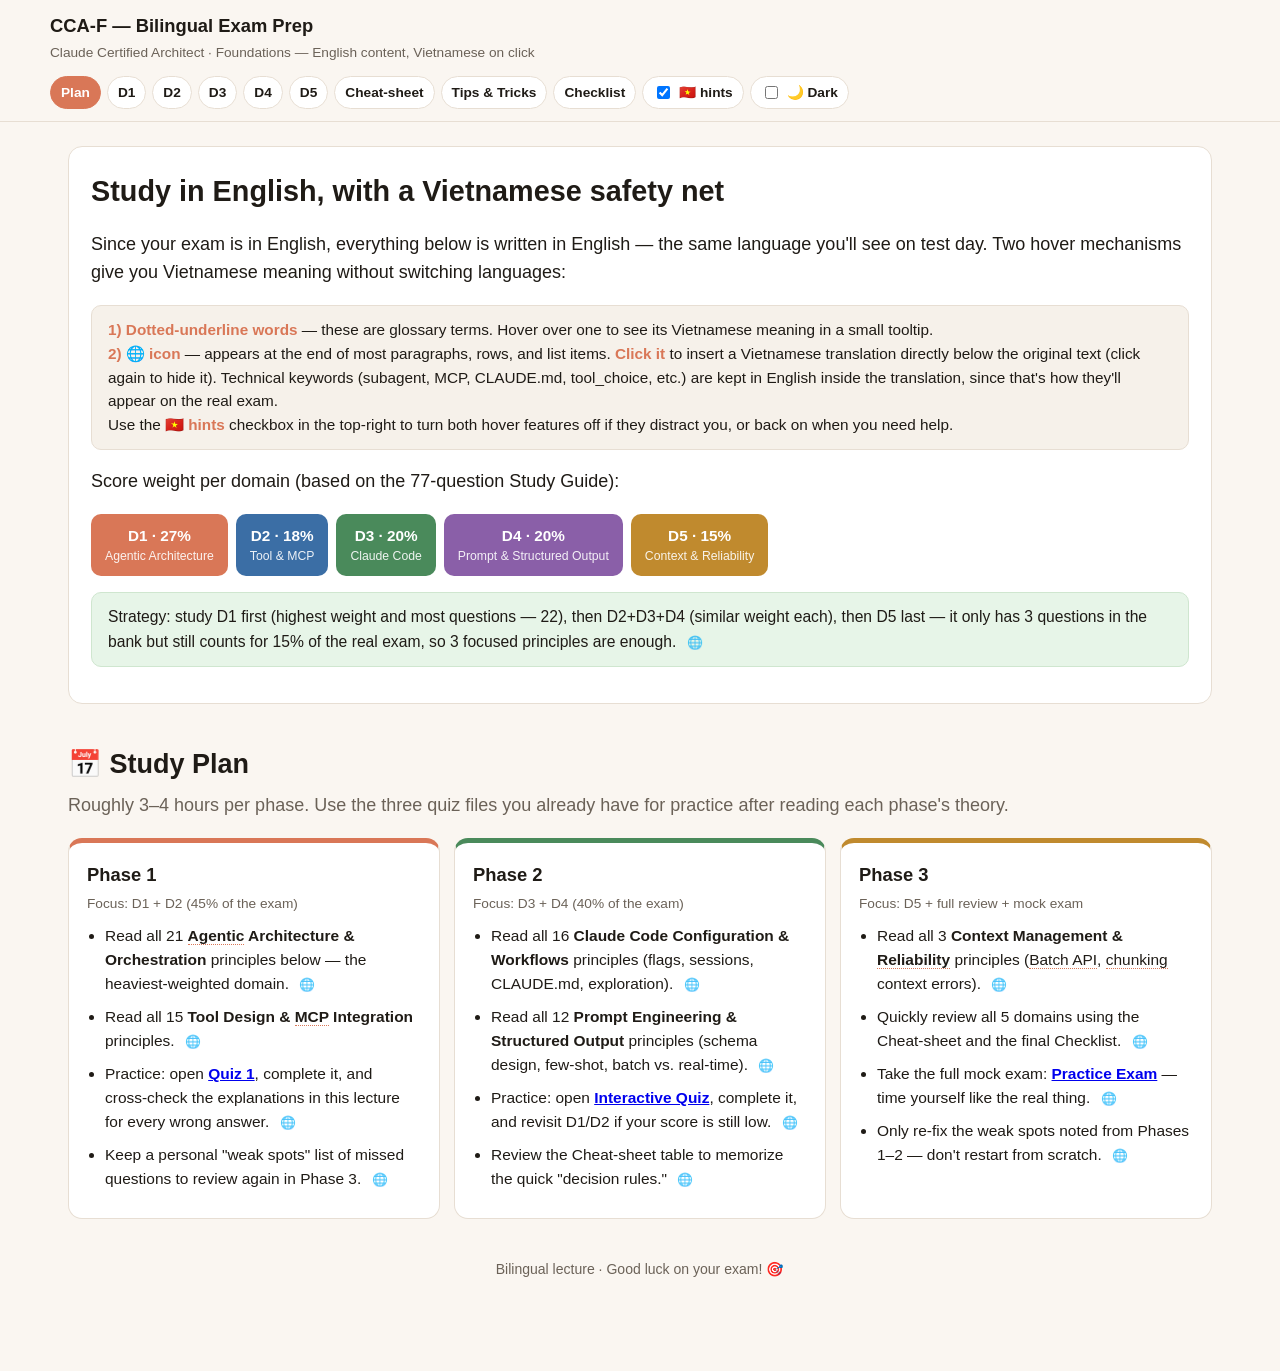
==== commit 87b8f079: "Remove day-specific framing to make the guide reusable as general training material Rename the 3-Day" ====
--- a/index.html
+++ b/index.html
@@ -3,7 +3,7 @@
 <head>
 <meta charset="UTF-8">
 <meta name="viewport" content="width=device-width, initial-scale=1.0">
-<title>CCA-F — 3-Day Bilingual Exam Prep</title>
+<title>CCA-F — Bilingual Exam Prep</title>
 <script>(function(){try{var t=localStorage.getItem('cca-theme');if(t==='dark'||t==='light')document.documentElement.setAttribute('data-theme',t);}catch(e){}})();</script>
 <link rel="stylesheet" href="assets/css/style.css">
 <noscript><style>.tab-panel{display:block !important;}</style></noscript>
@@ -12,7 +12,7 @@
 <header class="top">
   <div class="inner">
     <div>
-      <h1>CCA‑F — 3‑Day Bilingual Exam Prep</h1>
+      <h1>CCA‑F — Bilingual Exam Prep</h1>
       <div class="sub">Claude Certified Architect · Foundations — English content, Vietnamese on click</div>
     </div>
     <nav class="toc">
@@ -55,22 +55,22 @@
     </div>
   </div>
 
-  <h2 class="section-title" id="plan">📅 3‑Day Study Plan</h2>
-  <p class="section-desc">Roughly 3–4 hours per day. Use the three quiz files you already have for practice after reading each day's theory.</p>
+  <h2 class="section-title" id="plan">📅 Study Plan</h2>
+  <p class="section-desc">Roughly 3–4 hours per phase. Use the three quiz files you already have for practice after reading each phase's theory.</p>
   <div class="plan-grid">
-    <div class="day-card" style="border-top-color:var(--d1)">
-      <h3>Day 1 — Friday, Jul 24</h3>
-      <div class="date">Focus: D1 + D2 (45% of the exam)</div>
+    <div class="phase-card" style="border-top-color:var(--d1)">
+      <h3>Phase 1</h3>
+      <div class="focus">Focus: D1 + D2 (45% of the exam)</div>
       <ul>
         <li class="glossary-zone">Read all 21 <b>Agentic Architecture &amp; Orchestration</b> principles below — the heaviest‑weighted domain. <span class="vi-icon" data-vi="Đọc hết 21 nguyên tắc Agentic Architecture & Orchestration bên dưới — domain nặng nhất.">🌐</span></li>
         <li class="glossary-zone">Read all 15 <b>Tool Design &amp; MCP Integration</b> principles. <span class="vi-icon" data-vi="Đọc hết 15 nguyên tắc Tool Design & MCP Integration.">🌐</span></li>
         <li class="glossary-zone">Practice: open <b><a href="quizzes/quiz-1.html">Quiz 1</a></b>, complete it, and cross‑check the explanations in this lecture for every wrong answer. <span class="vi-icon" data-vi="Luyện tập: mở Quiz 1, làm hết, đối chiếu phần giải thích trong bài giảng này khi sai.">🌐</span></li>
-        <li class="glossary-zone">Keep a personal "weak spots" list of missed questions to review again on Day 3. <span class="vi-icon" data-vi="Ghi chú riêng các câu bạn sai vào danh sách điểm yếu để ôn lại vào ngày 3.">🌐</span></li>
+        <li class="glossary-zone">Keep a personal "weak spots" list of missed questions to review again in Phase 3. <span class="vi-icon" data-vi="Ghi chú riêng các câu bạn sai vào danh sách điểm yếu để ôn lại ở Phase 3.">🌐</span></li>
       </ul>
     </div>
-    <div class="day-card" style="border-top-color:var(--d3)">
-      <h3>Day 2 — Saturday, Jul 25</h3>
-      <div class="date">Focus: D3 + D4 (40% of the exam)</div>
+    <div class="phase-card" style="border-top-color:var(--d3)">
+      <h3>Phase 2</h3>
+      <div class="focus">Focus: D3 + D4 (40% of the exam)</div>
       <ul>
         <li class="glossary-zone">Read all 16 <b>Claude Code Configuration &amp; Workflows</b> principles (flags, sessions, CLAUDE.md, exploration). <span class="vi-icon" data-vi="Đọc hết 16 nguyên tắc Claude Code Configuration & Workflows (flags, sessions, CLAUDE.md, khám phá code).">🌐</span></li>
         <li class="glossary-zone">Read all 12 <b>Prompt Engineering &amp; Structured Output</b> principles (schema design, few‑shot, batch vs. real‑time). <span class="vi-icon" data-vi="Đọc hết 12 nguyên tắc Prompt Engineering & Structured Output (thiết kế schema, few-shot, batch vs real-time).">🌐</span></li>
@@ -78,14 +78,14 @@
         <li class="glossary-zone">Review the Cheat‑sheet table to memorize the quick "decision rules." <span class="vi-icon" data-vi="Xem lại bảng Cheat-sheet để nhớ nhanh các quy tắc quyết định.">🌐</span></li>
       </ul>
     </div>
-    <div class="day-card" style="border-top-color:var(--d5)">
-      <h3>Day 3 — Sunday, Jul 26</h3>
-      <div class="date">Focus: D5 + full review + mock exam</div>
+    <div class="phase-card" style="border-top-color:var(--d5)">
+      <h3>Phase 3</h3>
+      <div class="focus">Focus: D5 + full review + mock exam</div>
       <ul>
         <li class="glossary-zone">Read all 3 <b>Context Management &amp; Reliability</b> principles (Batch API, chunking context errors). <span class="vi-icon" data-vi="Đọc hết 3 nguyên tắc Context Management & Reliability (Batch API, xử lý lỗi context bằng chunking).">🌐</span></li>
         <li class="glossary-zone">Quickly review all 5 domains using the Cheat‑sheet and the final Checklist. <span class="vi-icon" data-vi="Ôn nhanh toàn bộ 5 domain bằng bảng Cheat-sheet và Checklist cuối bài.">🌐</span></li>
         <li class="glossary-zone">Take the full mock exam: <b><a href="quizzes/practice-exam.html">Practice Exam</a></b> — time yourself like the real thing. <span class="vi-icon" data-vi="Làm thi thử đầy đủ: Practice Exam — canh giờ như thi thật.">🌐</span></li>
-        <li class="glossary-zone">Only re‑fix the weak spots noted from Days 1–2 — don't restart from scratch. <span class="vi-icon" data-vi="Chỉ sửa lại các điểm yếu đã ghi chú từ ngày 1-2 — không học lại từ đầu.">🌐</span></li>
+        <li class="glossary-zone">Only re‑fix the weak spots noted from Phases 1–2 — don't restart from scratch. <span class="vi-icon" data-vi="Chỉ sửa lại các điểm yếu đã ghi chú từ Phase 1-2 — không học lại từ đầu.">🌐</span></li>
       </ul>
     </div>
   </div>
@@ -816,7 +816,7 @@
 
 <section class="tab-panel" data-tab="cheat" id="tab-cheat">
   <h2 class="section-title" id="cheat">🧭 Cheat‑sheet — quick decision rules</h2>
-  <p class="section-desc">Quick lookup before you walk into the exam room. Skim this table 5 minutes before your Day 3 mock exam.</p>
+  <p class="section-desc">Quick lookup before you walk into the exam room. Skim this table 5 minutes before your mock exam.</p>
   <table class="cheat">
     <tr><th>Situation</th><th>Choose</th></tr>
     <tr><td class="glossary-zone">Search content/pattern inside files</td><td class="glossary-zone">Grep <span class="vi-icon" data-vi="Tìm nội dung/pattern bên trong file → Grep">🌐</span></td></tr>
@@ -1008,9 +1008,9 @@
   <h2 class="section-title">📁 Files You Already Have for Practice</h2>
   <div class="files-list">
     <div class="glossary-zone"><a href="docs/CCA_Foundations_Study_Guide.pdf">docs/CCA_Foundations_Study_Guide.pdf</a> — the original 77-question bank with full explanations by domain (the source of this lecture). <span class="vi-icon" data-vi="Ngân hàng gốc 77 câu hỏi kèm giải thích đầy đủ theo domain (nguồn của bài giảng này).">🌐</span></div>
-    <div class="glossary-zone"><a href="quizzes/quiz-1.html">quizzes/quiz-1.html</a> — practice quiz, use on Day 1. <span class="vi-icon" data-vi="Quiz luyện tập, dùng ngày 1.">🌐</span></div>
-    <div class="glossary-zone"><a href="quizzes/interactive-quiz.html">quizzes/interactive-quiz.html</a> — interactive practice quiz, use on Day 2. <span class="vi-icon" data-vi="Quiz luyện tập tương tác, dùng ngày 2.">🌐</span></div>
-    <div class="glossary-zone"><a href="quizzes/practice-exam.html">quizzes/practice-exam.html</a> — full mock exam, use on Day 3 to simulate the real test. <span class="vi-icon" data-vi="Đề thi thử đầy đủ, dùng ngày 3 để mô phỏng thi thật.">🌐</span></div>
+    <div class="glossary-zone"><a href="quizzes/quiz-1.html">quizzes/quiz-1.html</a> — practice quiz, use in Phase 1. <span class="vi-icon" data-vi="Quiz luyện tập, dùng ở Phase 1.">🌐</span></div>
+    <div class="glossary-zone"><a href="quizzes/interactive-quiz.html">quizzes/interactive-quiz.html</a> — interactive practice quiz, use in Phase 2. <span class="vi-icon" data-vi="Quiz luyện tập tương tác, dùng ở Phase 2.">🌐</span></div>
+    <div class="glossary-zone"><a href="quizzes/practice-exam.html">quizzes/practice-exam.html</a> — full mock exam, use in Phase 3 to simulate the real test. <span class="vi-icon" data-vi="Đề thi thử đầy đủ, dùng ở Phase 3 để mô phỏng thi thật.">🌐</span></div>
   </div>
 
 </section>
--- a/assets/css/style.css
+++ b/assets/css/style.css
@@ -66,11 +66,11 @@
 
 .plan-grid{display:grid;grid-template-columns:1fr;gap:14px;}
 @media(min-width:760px){.plan-grid{grid-template-columns:1fr 1fr 1fr;}}
-.day-card{background:var(--card);border:1px solid var(--line);border-radius:var(--radius);padding:18px;border-top:5px solid var(--accent);}
-.day-card h3{margin:0 0 4px;font-size:1.02rem;}
-.day-card .date{color:var(--muted);font-size:0.76rem;margin-bottom:10px;}
-.day-card ul{margin:0;padding-left:18px;font-size:0.86rem;}
-.day-card li{margin-bottom:9px;}
+.phase-card{background:var(--card);border:1px solid var(--line);border-radius:var(--radius);padding:18px;border-top:5px solid var(--accent);}
+.phase-card h3{margin:0 0 4px;font-size:1.02rem;}
+.phase-card .focus{color:var(--muted);font-size:0.76rem;margin-bottom:10px;}
+.phase-card ul{margin:0;padding-left:18px;font-size:0.86rem;}
+.phase-card li{margin-bottom:9px;}
 
 .domain-block{background:var(--card);border:1px solid var(--line);border-radius:var(--radius);margin-bottom:20px;overflow:hidden;}
 .domain-head{padding:16px 20px;border-left:6px solid var(--accent);}
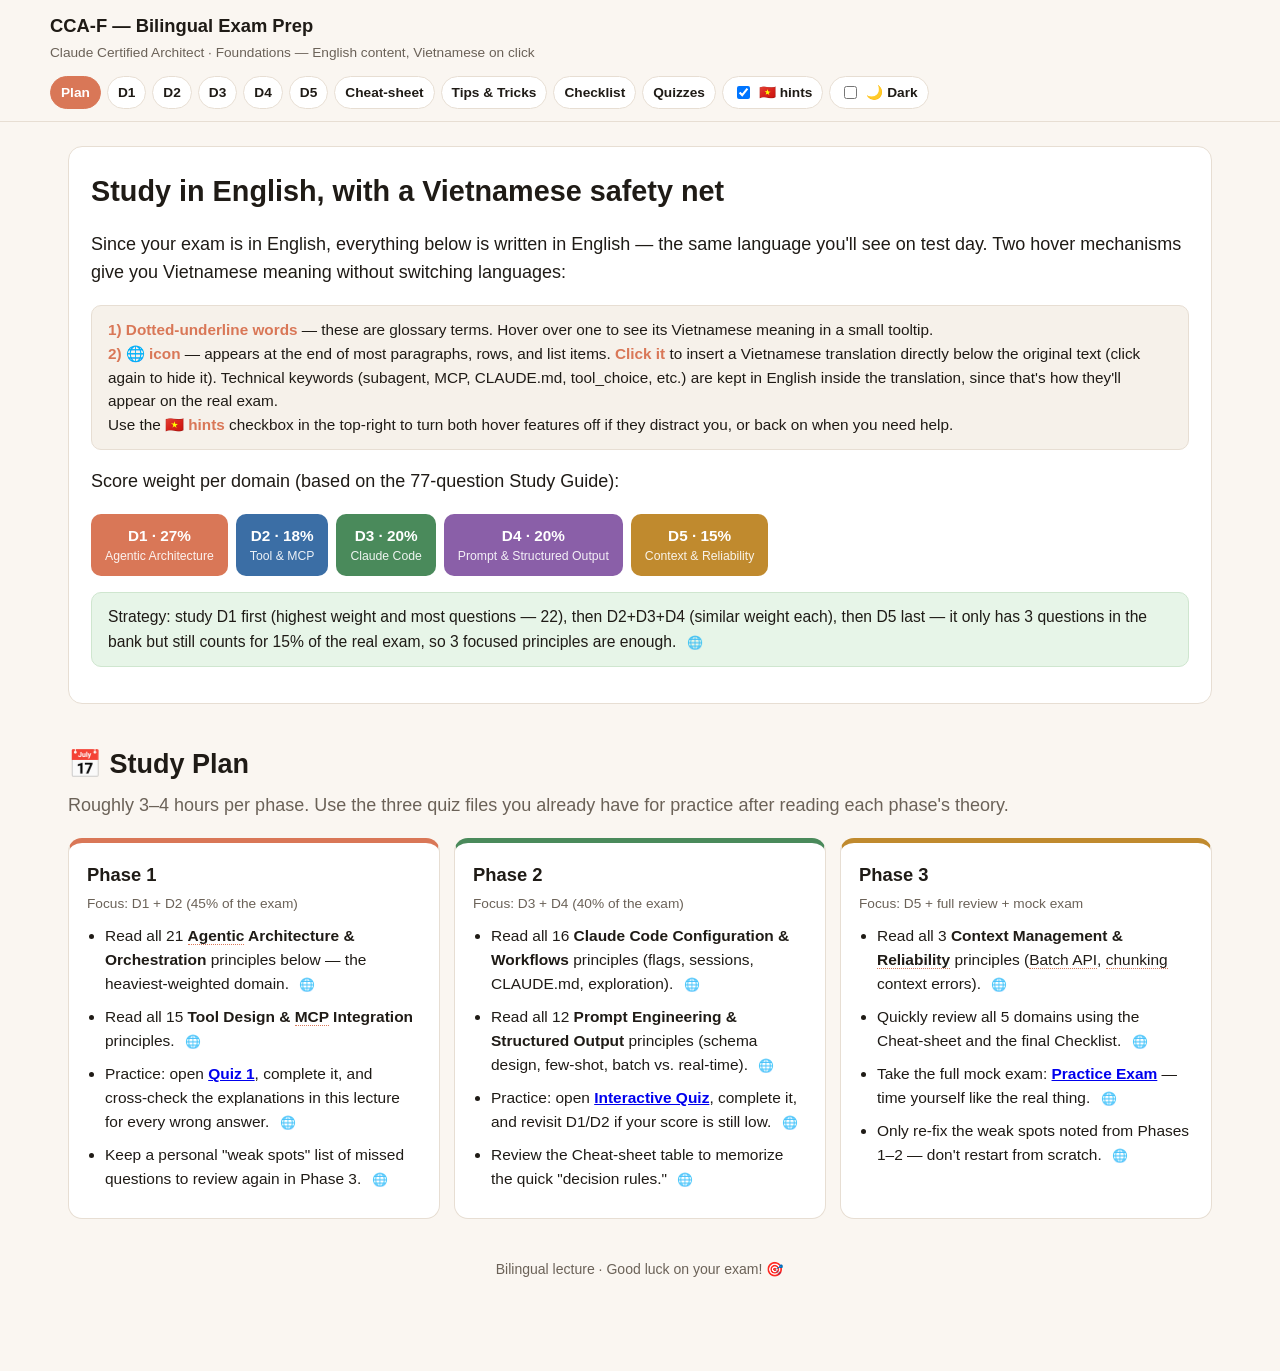
==== commit 749d16c3: "Add a Quizzes tab as the final tab for picking a practice quiz after studying Lists all three quiz f" ====
--- a/index.html
+++ b/index.html
@@ -25,6 +25,7 @@
       <button type="button" class="tab-btn" data-tab="cheat">Cheat‑sheet</button>
       <button type="button" class="tab-btn" data-tab="tips">Tips &amp; Tricks</button>
       <button type="button" class="tab-btn" data-tab="checklist">Checklist</button>
+      <button type="button" class="tab-btn" data-tab="quizzes">Quizzes</button>
       <label class="hint-toggle"><input type="checkbox" id="viToggle" checked> 🇻🇳 hints</label>
       <label class="hint-toggle"><input type="checkbox" class="theme-toggle-input"> 🌙 Dark</label>
     </nav>
@@ -1015,6 +1016,42 @@
 
 </section>
 
+<section class="tab-panel" data-tab="quizzes" id="tab-quizzes">
+  <h2 class="section-title" id="quizzes">🎯 Practice Quizzes</h2>
+  <p class="section-desc">Finished reading the principles above? Pick a quiz below and test yourself — each one draws from the same question bank, just in a different format.</p>
+
+  <div class="quiz-grid">
+    <div class="quiz-card">
+      <div class="quiz-card-head">
+        <h3>Quiz 1</h3>
+        <span class="quiz-badge">77 questions</span>
+      </div>
+      <p class="glossary-zone">One question at a time, with an instant right/wrong check and a running score as you go. Best for your first pass through the question bank. <span class="vi-icon" data-vi="Làm từng câu một, biết đúng/sai ngay và có điểm số cập nhật liên tục. Phù hợp để làm lượt đầu tiên qua ngân hàng câu hỏi.">🌐</span></p>
+      <a class="quiz-start" href="quizzes/quiz-1.html">Start Quiz 1 →</a>
+    </div>
+    <div class="quiz-card">
+      <div class="quiz-card-head">
+        <h3>Interactive Quiz</h3>
+        <span class="quiz-badge">147 questions</span>
+      </div>
+      <p class="glossary-zone">A larger, expanded pool with extra scenario variations. Pick a custom question range to drill, and review every wrong answer at the end. <span class="vi-icon" data-vi="Ngân hàng câu hỏi mở rộng với nhiều biến thể tình huống hơn. Có thể chọn một khoảng câu hỏi tuỳ ý để luyện, và xem lại toàn bộ câu sai ở cuối bài.">🌐</span></p>
+      <a class="quiz-start" href="quizzes/interactive-quiz.html">Start Interactive Quiz →</a>
+    </div>
+    <div class="quiz-card">
+      <div class="quiz-card-head">
+        <h3>Practice Exam</h3>
+        <span class="quiz-badge">77 questions</span>
+      </div>
+      <p class="glossary-zone">The full mock exam: every question on one scrollable page, with domain filters and a final score broken down by domain — the closest simulation of test day. <span class="vi-icon" data-vi="Đề thi thử đầy đủ: toàn bộ câu hỏi trên một trang, có bộ lọc theo domain và điểm số cuối cùng chia theo từng domain — mô phỏng gần nhất với ngày thi thật.">🌐</span></p>
+      <a class="quiz-start" href="quizzes/practice-exam.html">Start Practice Exam →</a>
+    </div>
+  </div>
+
+  <div class="callout" style="margin-top:16px;">
+    <p class="glossary-zone" style="margin:0;">Suggested order: start with <b>Quiz 1</b> to get comfortable with the format, use the <b>Interactive Quiz</b> for extra reps on your weak spots, then finish with a timed run of the <b>Practice Exam</b> to simulate the real thing. <span class="vi-icon" data-vi="Thứ tự gợi ý: bắt đầu với Quiz 1 để làm quen định dạng, dùng Interactive Quiz để luyện thêm các điểm yếu, rồi kết thúc bằng một lượt Practice Exam có canh giờ để mô phỏng thi thật.">🌐</span></p>
+  </div>
+</section>
+
   <footer>Bilingual lecture · Good luck on your exam! 🎯</footer>
 </div>
 
--- a/assets/css/style.css
+++ b/assets/css/style.css
@@ -71,6 +71,16 @@
 .phase-card .focus{color:var(--muted);font-size:0.76rem;margin-bottom:10px;}
 .phase-card ul{margin:0;padding-left:18px;font-size:0.86rem;}
 .phase-card li{margin-bottom:9px;}
+
+.quiz-grid{display:grid;grid-template-columns:1fr;gap:14px;margin-top:14px;}
+@media(min-width:760px){.quiz-grid{grid-template-columns:1fr 1fr 1fr;}}
+.quiz-card{background:var(--card);border:1px solid var(--line);border-radius:var(--radius);padding:18px;display:flex;flex-direction:column;gap:10px;}
+.quiz-card-head{display:flex;align-items:center;justify-content:space-between;gap:8px;}
+.quiz-card h3{margin:0;font-size:1.05rem;}
+.quiz-badge{background:var(--surface);border:1px solid var(--line);border-radius:20px;padding:3px 10px;font-size:0.72rem;font-weight:700;color:var(--muted);white-space:nowrap;}
+.quiz-card p{margin:0;font-size:0.87rem;flex:1;}
+.quiz-start{display:block;margin-top:4px;background:var(--accent);color:#fff;text-decoration:none;font-weight:700;font-size:0.85rem;padding:9px 14px;border-radius:10px;text-align:center;}
+.quiz-start:hover{opacity:0.9;}
 
 .domain-block{background:var(--card);border:1px solid var(--line);border-radius:var(--radius);margin-bottom:20px;overflow:hidden;}
 .domain-head{padding:16px 20px;border-left:6px solid var(--accent);}
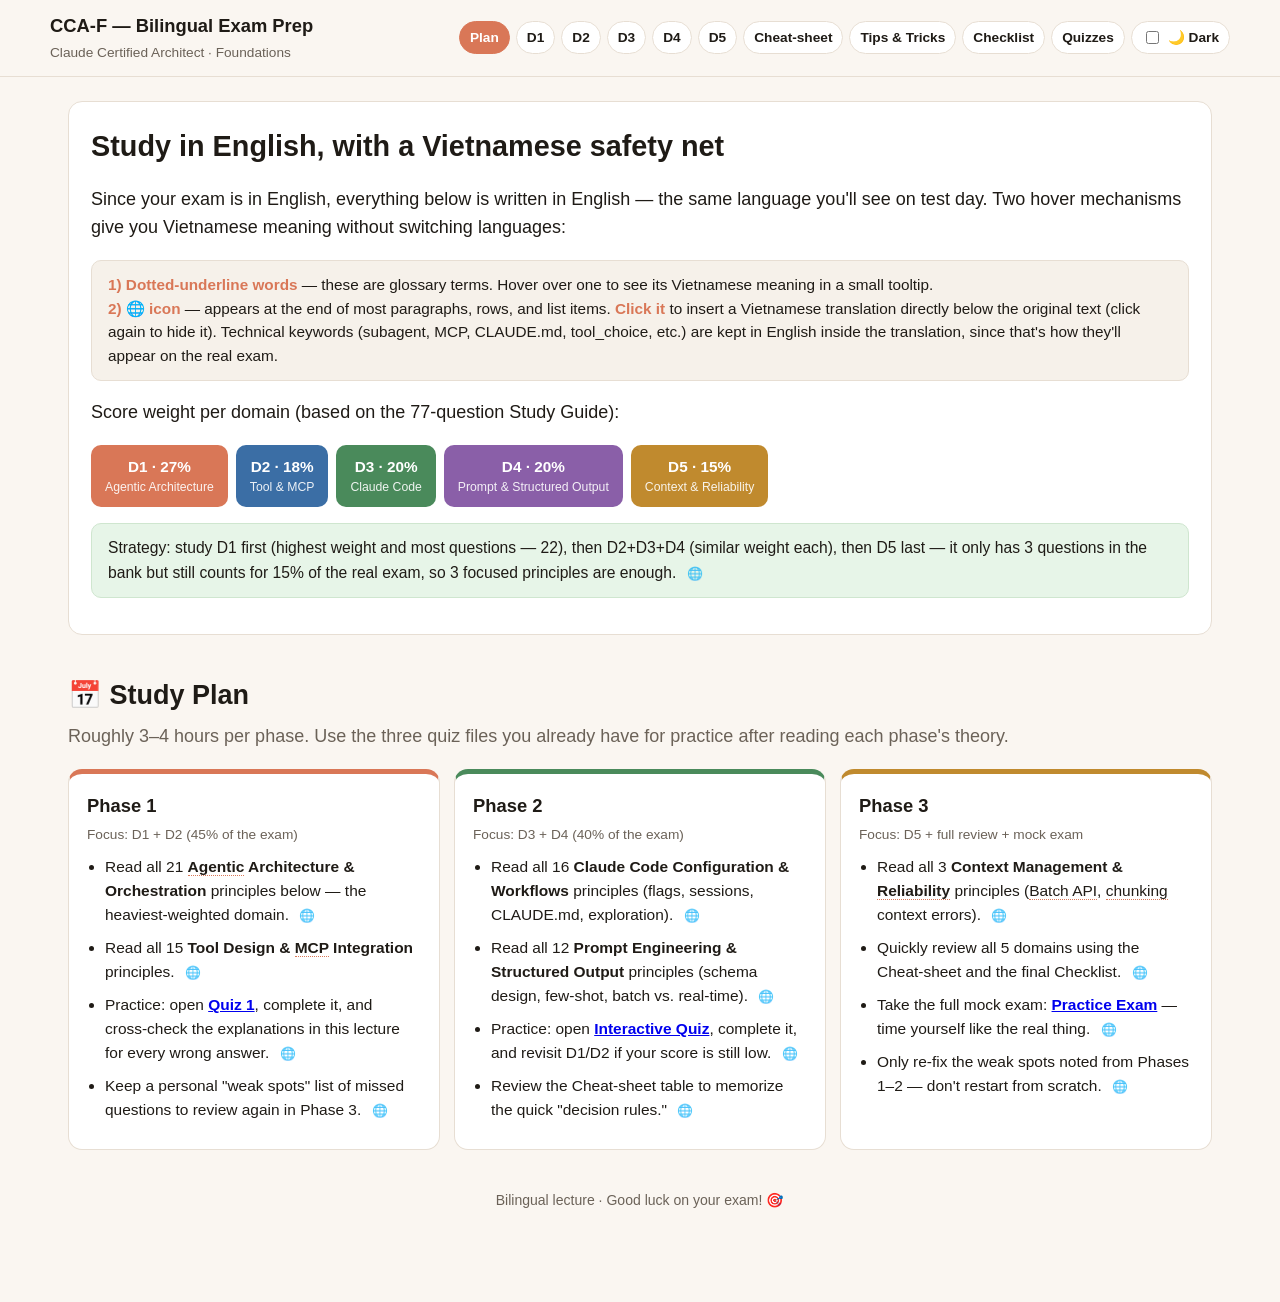
==== commit e51eb3f7: "Remove the VN hints toggle to save header space; translations are always on The checkbox let users h" ====
--- a/index.html
+++ b/index.html
@@ -13,7 +13,7 @@
   <div class="inner">
     <div>
       <h1>CCA‑F — Bilingual Exam Prep</h1>
-      <div class="sub">Claude Certified Architect · Foundations — English content, Vietnamese on click</div>
+      <div class="sub">Claude Certified Architect · Foundations</div>
     </div>
     <nav class="toc">
       <button type="button" class="tab-btn" data-tab="plan">Plan</button>
@@ -26,7 +26,6 @@
       <button type="button" class="tab-btn" data-tab="tips">Tips &amp; Tricks</button>
       <button type="button" class="tab-btn" data-tab="checklist">Checklist</button>
       <button type="button" class="tab-btn" data-tab="quizzes">Quizzes</button>
-      <label class="hint-toggle"><input type="checkbox" id="viToggle" checked> 🇻🇳 hints</label>
       <label class="hint-toggle"><input type="checkbox" class="theme-toggle-input"> 🌙 Dark</label>
     </nav>
   </div>
@@ -40,8 +39,7 @@
     <p>Since your exam is in English, everything below is written in English — the same language you'll see on test day. Two hover mechanisms give you Vietnamese meaning without switching languages:</p>
     <div class="legend">
       <b>1) Dotted‑underline words</b> — these are glossary terms. Hover over one to see its Vietnamese meaning in a small tooltip.<br>
-      <b>2) 🌐 icon</b> — appears at the end of most paragraphs, rows, and list items. <b>Click it</b> to insert a Vietnamese translation directly below the original text (click again to hide it). Technical keywords (subagent, MCP, CLAUDE.md, tool_choice, etc.) are kept in English inside the translation, since that's how they'll appear on the real exam.<br>
-      Use the <b>🇻🇳 hints</b> checkbox in the top‑right to turn both hover features off if they distract you, or back on when you need help.
+      <b>2) 🌐 icon</b> — appears at the end of most paragraphs, rows, and list items. <b>Click it</b> to insert a Vietnamese translation directly below the original text (click again to hide it). Technical keywords (subagent, MCP, CLAUDE.md, tool_choice, etc.) are kept in English inside the translation, since that's how they'll appear on the real exam.
     </div>
     <p>Score weight per domain (based on the 77‑question Study Guide):</p>
     <div class="weights">
--- a/assets/css/style.css
+++ b/assets/css/style.css
@@ -126,9 +126,6 @@
 .vi-icon:focus-visible{outline:2px solid var(--accent);outline-offset:2px;}
 .vi-inline{display:none;margin:6px 0 0;padding:8px 12px;background:var(--surface);border-left:3px solid var(--accent);border-radius:0 8px 8px 0;font-size:0.85em;color:var(--ink);}
 .vi-inline.show{display:block;}
-body.hide-vi .term{border-bottom:none;cursor:text;pointer-events:none;}
-body.hide-vi .vi-icon{display:none;}
-body.hide-vi .vi-inline{display:none !important;}
 
 html{scroll-behavior:smooth;}
 .principle:target{background:var(--highlight);border-radius:10px;box-shadow:0 0 0 2px var(--accent) inset;}
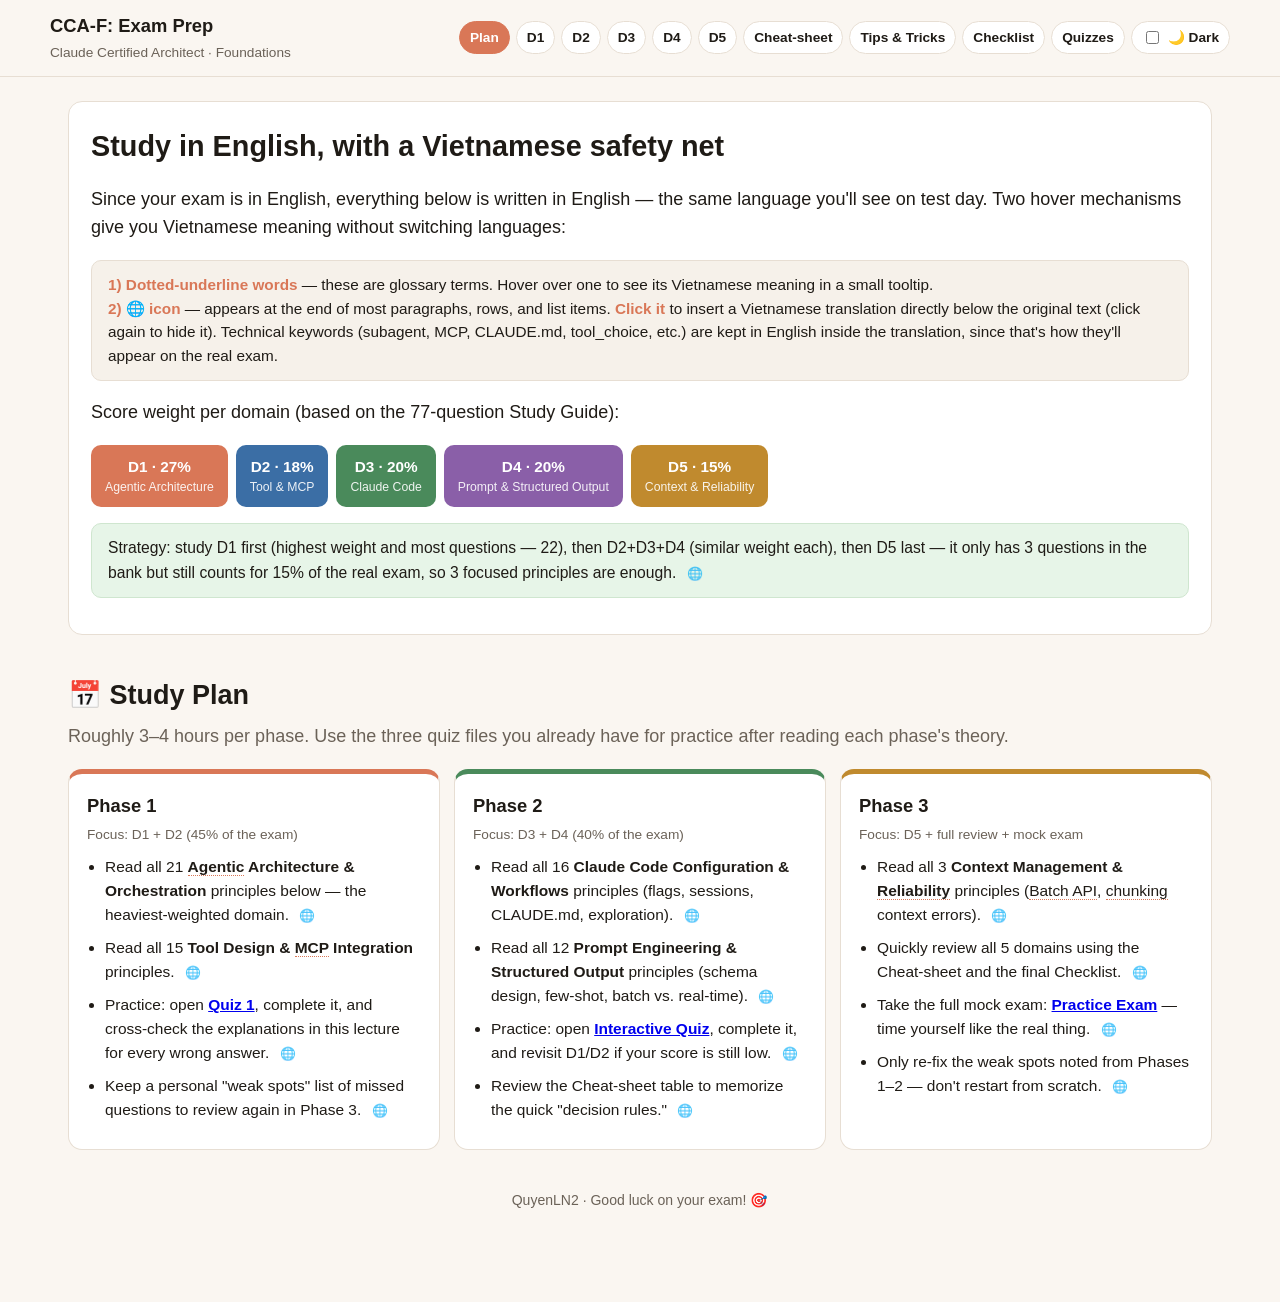
==== commit 31dad9cd: "Collapse mobile nav into an expandable menu, tidy title and footer - Replace the horizontally-scroll" ====
--- a/index.html
+++ b/index.html
@@ -3,7 +3,7 @@
 <head>
 <meta charset="UTF-8">
 <meta name="viewport" content="width=device-width, initial-scale=1.0">
-<title>CCA-F — Bilingual Exam Prep</title>
+<title>CCA-F: Exam Prep</title>
 <script>(function(){try{var t=localStorage.getItem('cca-theme');if(t==='dark'||t==='light')document.documentElement.setAttribute('data-theme',t);}catch(e){}})();</script>
 <link rel="stylesheet" href="assets/css/style.css">
 <noscript><style>.tab-panel{display:block !important;}</style></noscript>
@@ -12,10 +12,13 @@
 <header class="top">
   <div class="inner">
     <div>
-      <h1>CCA‑F — Bilingual Exam Prep</h1>
+      <h1>CCA‑F: Exam Prep</h1>
       <div class="sub">Claude Certified Architect · Foundations</div>
     </div>
-    <nav class="toc">
+    <button type="button" class="nav-toggle" id="navToggle" aria-expanded="false" aria-controls="tocNav">
+      <span id="navToggleLabel">Plan</span> <span class="chev">▾</span>
+    </button>
+    <nav class="toc" id="tocNav">
       <button type="button" class="tab-btn" data-tab="plan">Plan</button>
       <button type="button" class="tab-btn" data-tab="d1" style="--tab-c:var(--d1)">D1</button>
       <button type="button" class="tab-btn" data-tab="d2" style="--tab-c:var(--d2)">D2</button>
@@ -850,7 +853,7 @@
 
 <section class="tab-panel" data-tab="tips" id="tab-tips">
   <h2 class="section-title" id="tips">💡 Tip &amp; Tricks Ôn Thi CCAF</h2>
-  <p class="section-desc">Người tổng hợp: GHC-FHS TRUNGHM6 — mẹo làm bài, quy tắc loại trừ đáp án, và quy trình đăng ký/đi thi thực tế.</p>
+  <p class="section-desc">Người tổng hợp: TRUNGHM6 — mẹo làm bài, quy tắc loại trừ đáp án, và quy trình đăng ký/đi thi thực tế.</p>
 
   <div class="tip-block">
     <h3>📚 Tài liệu ôn tập</h3>
@@ -1050,7 +1053,7 @@
   </div>
 </section>
 
-  <footer>Bilingual lecture · Good luck on your exam! 🎯</footer>
+  <footer>QuyenLN2 · Good luck on your exam! 🎯</footer>
 </div>
 
 <script src="assets/data/questions.js"></script>
--- a/assets/css/style.css
+++ b/assets/css/style.css
@@ -51,6 +51,26 @@
 .tab-panel.active{display:block;animation:tabin .15s ease;}
 @keyframes tabin{from{opacity:0;} to{opacity:1;}}
 .hint-toggle{display:flex;align-items:center;gap:6px;background:var(--card);border:1px solid var(--line);border-radius:20px;padding:5px 10px;font-weight:600;cursor:pointer;}
+
+.nav-toggle{display:none;}
+
+/* Mobile: the 10-button nav wrapping onto 3+ rows ate a huge chunk of the
+   screen (sticky header). Collapse it behind a "current tab ▾" button that
+   expands into the full list instead of always showing every tab. */
+@media(max-width:640px){
+  header.top{padding:10px 14px;}
+  header.top .inner{flex-wrap:nowrap;align-items:flex-start;gap:8px;}
+  header.top .inner>div:first-child{flex-shrink:1;min-width:0;}
+  header.top h1{font-size:0.9rem;overflow:hidden;text-overflow:ellipsis;white-space:nowrap;}
+  header.top .sub{display:none;}
+
+  .nav-toggle{display:flex;align-items:center;gap:6px;flex-shrink:0;background:var(--card);border:1px solid var(--line);border-radius:20px;padding:6px 12px;font-weight:700;font-size:0.82rem;color:var(--ink);cursor:pointer;font-family:inherit;}
+  .nav-toggle .chev{font-size:0.7em;transition:transform .15s ease;}
+  .nav-toggle[aria-expanded="true"] .chev{transform:rotate(180deg);}
+
+  nav.toc{display:none;flex-basis:100%;width:100%;flex-wrap:wrap;margin-top:10px;}
+  nav.toc.open{display:flex;}
+}
 
 h2.section-title{font-size:1.5rem;margin:40px 0 6px;}
 p.section-desc{color:var(--muted);margin:0 0 18px;}
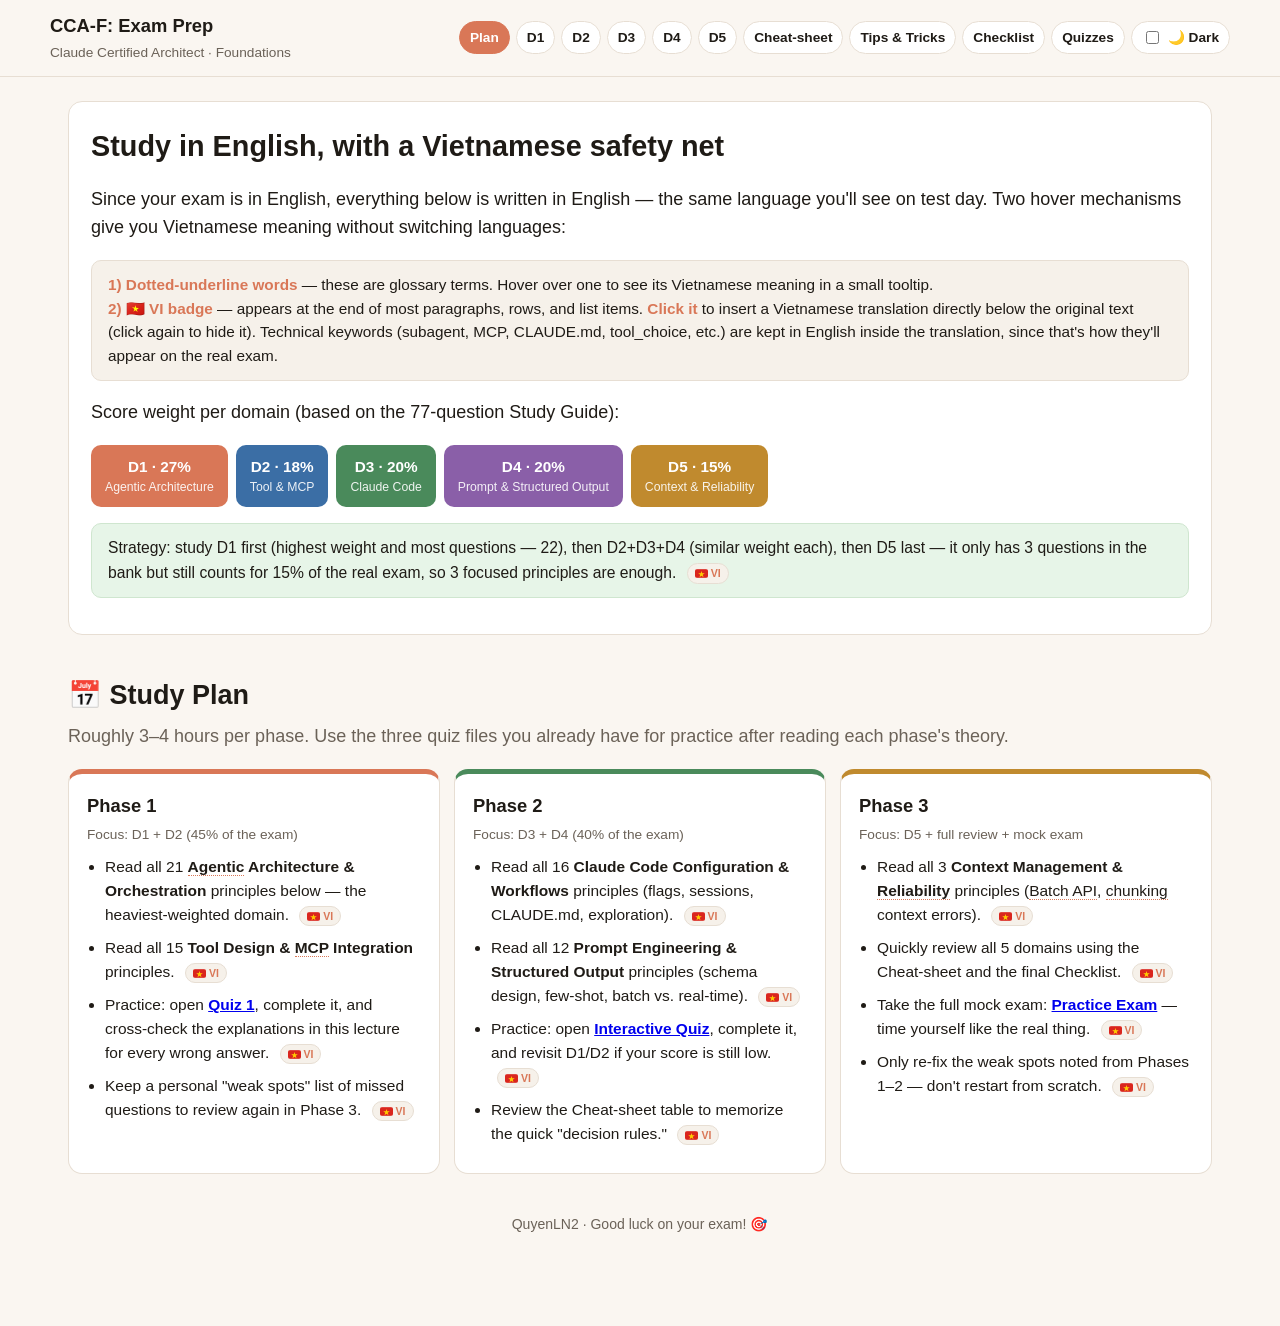
==== commit 3ee2db8d: "Fix mobile nav menu layout, tweak Domain labels, restyle VI translate badges - Fix the mobile expand" ====
--- a/index.html
+++ b/index.html
@@ -15,16 +15,19 @@
       <h1>CCA‑F: Exam Prep</h1>
       <div class="sub">Claude Certified Architect · Foundations</div>
     </div>
-    <button type="button" class="nav-toggle" id="navToggle" aria-expanded="false" aria-controls="tocNav">
-      <span id="navToggleLabel">Plan</span> <span class="chev">▾</span>
-    </button>
+    <div class="nav-toggle-group">
+      <span class="current-tab-label" id="navToggleLabel">Plan</span>
+      <button type="button" class="nav-toggle" id="navToggle" aria-expanded="false" aria-controls="tocNav">
+        <span class="hamburger">☰</span> Menu
+      </button>
+    </div>
     <nav class="toc" id="tocNav">
       <button type="button" class="tab-btn" data-tab="plan">Plan</button>
-      <button type="button" class="tab-btn" data-tab="d1" style="--tab-c:var(--d1)">D1</button>
-      <button type="button" class="tab-btn" data-tab="d2" style="--tab-c:var(--d2)">D2</button>
-      <button type="button" class="tab-btn" data-tab="d3" style="--tab-c:var(--d3)">D3</button>
-      <button type="button" class="tab-btn" data-tab="d4" style="--tab-c:var(--d4)">D4</button>
-      <button type="button" class="tab-btn" data-tab="d5" style="--tab-c:var(--d5)">D5</button>
+      <button type="button" class="tab-btn" data-tab="d1" data-label="Domain 1" style="--tab-c:var(--d1)">D1</button>
+      <button type="button" class="tab-btn" data-tab="d2" data-label="Domain 2" style="--tab-c:var(--d2)">D2</button>
+      <button type="button" class="tab-btn" data-tab="d3" data-label="Domain 3" style="--tab-c:var(--d3)">D3</button>
+      <button type="button" class="tab-btn" data-tab="d4" data-label="Domain 4" style="--tab-c:var(--d4)">D4</button>
+      <button type="button" class="tab-btn" data-tab="d5" data-label="Domain 5" style="--tab-c:var(--d5)">D5</button>
       <button type="button" class="tab-btn" data-tab="cheat">Cheat‑sheet</button>
       <button type="button" class="tab-btn" data-tab="tips">Tips &amp; Tricks</button>
       <button type="button" class="tab-btn" data-tab="checklist">Checklist</button>
@@ -42,7 +45,7 @@
     <p>Since your exam is in English, everything below is written in English — the same language you'll see on test day. Two hover mechanisms give you Vietnamese meaning without switching languages:</p>
     <div class="legend">
       <b>1) Dotted‑underline words</b> — these are glossary terms. Hover over one to see its Vietnamese meaning in a small tooltip.<br>
-      <b>2) 🌐 icon</b> — appears at the end of most paragraphs, rows, and list items. <b>Click it</b> to insert a Vietnamese translation directly below the original text (click again to hide it). Technical keywords (subagent, MCP, CLAUDE.md, tool_choice, etc.) are kept in English inside the translation, since that's how they'll appear on the real exam.
+      <b>2) 🇻🇳 VI badge</b> — appears at the end of most paragraphs, rows, and list items. <b>Click it</b> to insert a Vietnamese translation directly below the original text (click again to hide it). Technical keywords (subagent, MCP, CLAUDE.md, tool_choice, etc.) are kept in English inside the translation, since that's how they'll appear on the real exam.
     </div>
     <p>Score weight per domain (based on the 77‑question Study Guide):</p>
     <div class="weights">
@@ -53,7 +56,7 @@
       <div class="weight-chip w5">D5 · 15%<small>Context &amp; Reliability</small></div>
     </div>
     <div class="callout">
-      <p class="glossary-zone" style="margin:0;">Strategy: study D1 first (highest weight and most questions — 22), then D2+D3+D4 (similar weight each), then D5 last — it only has 3 questions in the bank but still counts for 15% of the real exam, so 3 focused principles are enough. <span class="vi-icon" data-vi="Chiến lược: học D1 trước (trọng số cao nhất và nhiều câu nhất — 22 câu), rồi đến D2+D3+D4 (trọng số tương đương nhau), và D5 học cuối cùng — nó chỉ có 3 câu trong ngân hàng nhưng vẫn chiếm 15% đề thi thật, nên chỉ cần 3 nguyên tắc trọng tâm là đủ.">🌐</span></p>
+      <p class="glossary-zone" style="margin:0;">Strategy: study D1 first (highest weight and most questions — 22), then D2+D3+D4 (similar weight each), then D5 last — it only has 3 questions in the bank but still counts for 15% of the real exam, so 3 focused principles are enough. <span class="vi-icon" data-vi="Chiến lược: học D1 trước (trọng số cao nhất và nhiều câu nhất — 22 câu), rồi đến D2+D3+D4 (trọng số tương đương nhau), và D5 học cuối cùng — nó chỉ có 3 câu trong ngân hàng nhưng vẫn chiếm 15% đề thi thật, nên chỉ cần 3 nguyên tắc trọng tâm là đủ.">VI</span></p>
     </div>
   </div>
 
@@ -64,30 +67,30 @@
       <h3>Phase 1</h3>
       <div class="focus">Focus: D1 + D2 (45% of the exam)</div>
       <ul>
-        <li class="glossary-zone">Read all 21 <b>Agentic Architecture &amp; Orchestration</b> principles below — the heaviest‑weighted domain. <span class="vi-icon" data-vi="Đọc hết 21 nguyên tắc Agentic Architecture & Orchestration bên dưới — domain nặng nhất.">🌐</span></li>
-        <li class="glossary-zone">Read all 15 <b>Tool Design &amp; MCP Integration</b> principles. <span class="vi-icon" data-vi="Đọc hết 15 nguyên tắc Tool Design & MCP Integration.">🌐</span></li>
-        <li class="glossary-zone">Practice: open <b><a href="quizzes/quiz-1.html">Quiz 1</a></b>, complete it, and cross‑check the explanations in this lecture for every wrong answer. <span class="vi-icon" data-vi="Luyện tập: mở Quiz 1, làm hết, đối chiếu phần giải thích trong bài giảng này khi sai.">🌐</span></li>
-        <li class="glossary-zone">Keep a personal "weak spots" list of missed questions to review again in Phase 3. <span class="vi-icon" data-vi="Ghi chú riêng các câu bạn sai vào danh sách điểm yếu để ôn lại ở Phase 3.">🌐</span></li>
+        <li class="glossary-zone">Read all 21 <b>Agentic Architecture &amp; Orchestration</b> principles below — the heaviest‑weighted domain. <span class="vi-icon" data-vi="Đọc hết 21 nguyên tắc Agentic Architecture & Orchestration bên dưới — domain nặng nhất.">VI</span></li>
+        <li class="glossary-zone">Read all 15 <b>Tool Design &amp; MCP Integration</b> principles. <span class="vi-icon" data-vi="Đọc hết 15 nguyên tắc Tool Design & MCP Integration.">VI</span></li>
+        <li class="glossary-zone">Practice: open <b><a href="quizzes/quiz-1.html">Quiz 1</a></b>, complete it, and cross‑check the explanations in this lecture for every wrong answer. <span class="vi-icon" data-vi="Luyện tập: mở Quiz 1, làm hết, đối chiếu phần giải thích trong bài giảng này khi sai.">VI</span></li>
+        <li class="glossary-zone">Keep a personal "weak spots" list of missed questions to review again in Phase 3. <span class="vi-icon" data-vi="Ghi chú riêng các câu bạn sai vào danh sách điểm yếu để ôn lại ở Phase 3.">VI</span></li>
       </ul>
     </div>
     <div class="phase-card" style="border-top-color:var(--d3)">
       <h3>Phase 2</h3>
       <div class="focus">Focus: D3 + D4 (40% of the exam)</div>
       <ul>
-        <li class="glossary-zone">Read all 16 <b>Claude Code Configuration &amp; Workflows</b> principles (flags, sessions, CLAUDE.md, exploration). <span class="vi-icon" data-vi="Đọc hết 16 nguyên tắc Claude Code Configuration & Workflows (flags, sessions, CLAUDE.md, khám phá code).">🌐</span></li>
-        <li class="glossary-zone">Read all 12 <b>Prompt Engineering &amp; Structured Output</b> principles (schema design, few‑shot, batch vs. real‑time). <span class="vi-icon" data-vi="Đọc hết 12 nguyên tắc Prompt Engineering & Structured Output (thiết kế schema, few-shot, batch vs real-time).">🌐</span></li>
-        <li class="glossary-zone">Practice: open <b><a href="quizzes/interactive-quiz.html">Interactive Quiz</a></b>, complete it, and revisit D1/D2 if your score is still low. <span class="vi-icon" data-vi="Luyện tập: mở Interactive Quiz, làm hết, ôn lại D1/D2 nếu điểm còn thấp.">🌐</span></li>
-        <li class="glossary-zone">Review the Cheat‑sheet table to memorize the quick "decision rules." <span class="vi-icon" data-vi="Xem lại bảng Cheat-sheet để nhớ nhanh các quy tắc quyết định.">🌐</span></li>
+        <li class="glossary-zone">Read all 16 <b>Claude Code Configuration &amp; Workflows</b> principles (flags, sessions, CLAUDE.md, exploration). <span class="vi-icon" data-vi="Đọc hết 16 nguyên tắc Claude Code Configuration & Workflows (flags, sessions, CLAUDE.md, khám phá code).">VI</span></li>
+        <li class="glossary-zone">Read all 12 <b>Prompt Engineering &amp; Structured Output</b> principles (schema design, few‑shot, batch vs. real‑time). <span class="vi-icon" data-vi="Đọc hết 12 nguyên tắc Prompt Engineering & Structured Output (thiết kế schema, few-shot, batch vs real-time).">VI</span></li>
+        <li class="glossary-zone">Practice: open <b><a href="quizzes/interactive-quiz.html">Interactive Quiz</a></b>, complete it, and revisit D1/D2 if your score is still low. <span class="vi-icon" data-vi="Luyện tập: mở Interactive Quiz, làm hết, ôn lại D1/D2 nếu điểm còn thấp.">VI</span></li>
+        <li class="glossary-zone">Review the Cheat‑sheet table to memorize the quick "decision rules." <span class="vi-icon" data-vi="Xem lại bảng Cheat-sheet để nhớ nhanh các quy tắc quyết định.">VI</span></li>
       </ul>
     </div>
     <div class="phase-card" style="border-top-color:var(--d5)">
       <h3>Phase 3</h3>
       <div class="focus">Focus: D5 + full review + mock exam</div>
       <ul>
-        <li class="glossary-zone">Read all 3 <b>Context Management &amp; Reliability</b> principles (Batch API, chunking context errors). <span class="vi-icon" data-vi="Đọc hết 3 nguyên tắc Context Management & Reliability (Batch API, xử lý lỗi context bằng chunking).">🌐</span></li>
-        <li class="glossary-zone">Quickly review all 5 domains using the Cheat‑sheet and the final Checklist. <span class="vi-icon" data-vi="Ôn nhanh toàn bộ 5 domain bằng bảng Cheat-sheet và Checklist cuối bài.">🌐</span></li>
-        <li class="glossary-zone">Take the full mock exam: <b><a href="quizzes/practice-exam.html">Practice Exam</a></b> — time yourself like the real thing. <span class="vi-icon" data-vi="Làm thi thử đầy đủ: Practice Exam — canh giờ như thi thật.">🌐</span></li>
-        <li class="glossary-zone">Only re‑fix the weak spots noted from Phases 1–2 — don't restart from scratch. <span class="vi-icon" data-vi="Chỉ sửa lại các điểm yếu đã ghi chú từ Phase 1-2 — không học lại từ đầu.">🌐</span></li>
+        <li class="glossary-zone">Read all 3 <b>Context Management &amp; Reliability</b> principles (Batch API, chunking context errors). <span class="vi-icon" data-vi="Đọc hết 3 nguyên tắc Context Management & Reliability (Batch API, xử lý lỗi context bằng chunking).">VI</span></li>
+        <li class="glossary-zone">Quickly review all 5 domains using the Cheat‑sheet and the final Checklist. <span class="vi-icon" data-vi="Ôn nhanh toàn bộ 5 domain bằng bảng Cheat-sheet và Checklist cuối bài.">VI</span></li>
+        <li class="glossary-zone">Take the full mock exam: <b><a href="quizzes/practice-exam.html">Practice Exam</a></b> — time yourself like the real thing. <span class="vi-icon" data-vi="Làm thi thử đầy đủ: Practice Exam — canh giờ như thi thật.">VI</span></li>
+        <li class="glossary-zone">Only re‑fix the weak spots noted from Phases 1–2 — don't restart from scratch. <span class="vi-icon" data-vi="Chỉ sửa lại các điểm yếu đã ghi chú từ Phase 1-2 — không học lại từ đầu.">VI</span></li>
       </ul>
     </div>
   </div>
@@ -209,87 +212,87 @@
         <p class="cap" style="margin-top:8px;">Read it yourself: <a href="https://www.anthropic.com/engineering/multi-agent-research-system" target="_blank" rel="noopener" style="color:var(--d1);font-weight:600;">How we built our multi-agent research system ↗</a> · <a href="https://www.anthropic.com/engineering/building-effective-agents" target="_blank" rel="noopener" style="color:var(--d1);font-weight:600;">Building Effective Agents ↗</a></p>
       </div>
 
-<div class="principle" id="d1-p1"><span class="num" style="background:var(--d1)">1</span><h4>Agentic search over static context</h4><span class="vi-icon" data-vi="Khi lỗi xuất phát từ việc thiếu context (ví dụ: nơi gọi hàm nằm trong file không thay đổi nên không được đưa vào prompt tĩnh), cách sửa đúng là biến task thành agentic task để model tự đọc file và tìm kiếm trong codebase qua tool — không phải thêm chain-of-thought hay mở rộng prompt bằng static analysis.">🌐</span>
+<div class="principle" id="d1-p1"><span class="num" style="background:var(--d1)">1</span><h4>Agentic search over static context</h4><span class="vi-icon" data-vi="Khi lỗi xuất phát từ việc thiếu context (ví dụ: nơi gọi hàm nằm trong file không thay đổi nên không được đưa vào prompt tĩnh), cách sửa đúng là biến task thành agentic task để model tự đọc file và tìm kiếm trong codebase qua tool — không phải thêm chain-of-thought hay mở rộng prompt bằng static analysis.">VI</span>
         <p class="glossary-zone">When the failure is a missing-context problem (e.g., a caller in an unchanged file isn't included in a static prompt), the fix is to turn the task into an agentic one where the model can read files and search the codebase via tools — not add chain-of-thought instructions or expand the prompt with static analysis.</p>
       </div>
 
-      <div class="principle" id="d1-p2"><span class="num" style="background:var(--d1)">2</span><h4>Decomposing open-ended tasks</h4><span class="vi-icon" data-vi="Dùng Glob và Grep để lập bản đồ cấu trúc codebase, ưu tiên các vùng ảnh hưởng lớn và liên kết chặt, lập kế hoạch rồi điều chỉnh khi phát hiện dependency mới — không đọc hết mọi file, không chia đều theo thư mục, không làm ngẫu nhiên.">🌐</span>
+      <div class="principle" id="d1-p2"><span class="num" style="background:var(--d1)">2</span><h4>Decomposing open-ended tasks</h4><span class="vi-icon" data-vi="Dùng Glob và Grep để lập bản đồ cấu trúc codebase, ưu tiên các vùng ảnh hưởng lớn và liên kết chặt, lập kế hoạch rồi điều chỉnh khi phát hiện dependency mới — không đọc hết mọi file, không chia đều theo thư mục, không làm ngẫu nhiên.">VI</span>
         <p class="glossary-zone">Use Glob and Grep to map the codebase structure, prioritize high-impact and heavily-coupled areas, create a plan, and revise it as new dependencies are discovered — don't read every file exhaustively, split effort evenly by directory, or proceed arbitrarily.</p>
       </div>
 
-      <div class="principle" id="d1-p3"><span class="num" style="background:var(--d1)">3</span><h4>Multi-phase workflows (analyze → propose → implement → review)</h4><span class="vi-icon" data-vi="Cấu trúc này có giá trị nhất với các yêu cầu mở, đòi hỏi phán đoán (vd cải thiện xử lý lỗi). Task máy móc, rõ ràng (vd đổi tên hàm) không được lợi nhiều từ các bước bổ sung.">🌐</span>
+      <div class="principle" id="d1-p3"><span class="num" style="background:var(--d1)">3</span><h4>Multi-phase workflows (analyze → propose → implement → review)</h4><span class="vi-icon" data-vi="Cấu trúc này có giá trị nhất với các yêu cầu mở, đòi hỏi phán đoán (vd cải thiện xử lý lỗi). Task máy móc, rõ ràng (vd đổi tên hàm) không được lợi nhiều từ các bước bổ sung.">VI</span>
         <p class="glossary-zone">This structure is most valuable for open-ended, judgment-heavy requests (e.g., "improve error handling"). Mechanical, well-defined tasks (e.g., a straightforward rename) gain little from the extra phases.</p>
       </div>
 
-      <div class="principle" id="d1-p4"><span class="num" style="background:var(--d1)">4</span><h4>Three decomposition patterns: prompt chaining, routing, orchestrator-workers</h4><span class="vi-icon" data-vi="Prompt chaining phù hợp khi quy trình cố định, giống nhau mỗi lần. Routing phù hợp khi input rơi vào các loại khác nhau cần xử lý khác nhau. Orchestrator-workers phù hợp khi subtask thay đổi không đoán trước được và cần một LLM trung tâm quyết định linh hoạt.">🌐</span>
+      <div class="principle" id="d1-p4"><span class="num" style="background:var(--d1)">4</span><h4>Three decomposition patterns: prompt chaining, routing, orchestrator-workers</h4><span class="vi-icon" data-vi="Prompt chaining phù hợp khi quy trình cố định, giống nhau mỗi lần. Routing phù hợp khi input rơi vào các loại khác nhau cần xử lý khác nhau. Orchestrator-workers phù hợp khi subtask thay đổi không đoán trước được và cần một LLM trung tâm quyết định linh hoạt.">VI</span>
         <p class="glossary-zone">Prompt chaining fits a fixed, identical sequence of subtasks every time. Routing fits inputs that fall into distinct categories needing different handling. Orchestrator-workers fits subtasks that vary unpredictably per input and must be decided dynamically by a central LLM.</p>
       </div>
 
-      <div class="principle" id="d1-p5"><span class="num" style="background:var(--d1)">5</span><h4>Restoring state after a crash</h4><span class="vi-icon" data-vi="Cho mỗi agent lưu một bản export có cấu trúc tại vị trí cố định; khi resume, coordinator đọc manifest và chỉ tiêm phần state liên quan vào prompt của từng subagent — không dựa vào toàn bộ conversation log thô (quá tải context) hay semantic vector search (dễ mất/méo thông tin).">🌐</span>
+      <div class="principle" id="d1-p5"><span class="num" style="background:var(--d1)">5</span><h4>Restoring state after a crash</h4><span class="vi-icon" data-vi="Cho mỗi agent lưu một bản export có cấu trúc tại vị trí cố định; khi resume, coordinator đọc manifest và chỉ tiêm phần state liên quan vào prompt của từng subagent — không dựa vào toàn bộ conversation log thô (quá tải context) hay semantic vector search (dễ mất/méo thông tin).">VI</span>
         <p class="glossary-zone">Have each agent persist a structured export to a known location; on resume, the coordinator loads a manifest and injects only the relevant state into each subagent's prompt — don't rely on a full raw conversation log (too much context) or semantic vector search (lossy, may miss findings).</p>
       </div>
 
-      <div class="principle" id="d1-p6"><span class="num" style="background:var(--d1)">6</span><h4>True parallel subagent execution</h4><span class="vi-icon" data-vi="Coordinator phải phát ra nhiều lệnh gọi Task tool trong cùng một message — đây là cơ chế duy nhất khiến harness chạy các subagent song song thật sự. Đổi sang model rẻ hơn, thêm hạ tầng async bên ngoài, hay chỉ dặn model chạy song song đều không đảm bảo điều này.">🌐</span>
+      <div class="principle" id="d1-p6"><span class="num" style="background:var(--d1)">6</span><h4>True parallel subagent execution</h4><span class="vi-icon" data-vi="Coordinator phải phát ra nhiều lệnh gọi Task tool trong cùng một message — đây là cơ chế duy nhất khiến harness chạy các subagent song song thật sự. Đổi sang model rẻ hơn, thêm hạ tầng async bên ngoài, hay chỉ dặn model chạy song song đều không đảm bảo điều này.">VI</span>
         <p class="glossary-zone">The coordinator must emit multiple Task tool calls within a single assistant message — that's the only mechanism that makes the harness run subagents concurrently. Switching to a cheaper model, adding external async infrastructure, or simply instructing the model to "run in parallel" does not guarantee this.</p>
       </div>
 
-      <div class="principle" id="d1-p7"><span class="num" style="background:var(--d1)">7</span><h4>"Task" must be in allowedTools</h4><span class="vi-icon" data-vi="Nếu coordinator đã cấu hình AgentDefinitions đầy đủ nhưng nói về việc delegate mà không có subagent nào thực sự chạy (và không có lỗi), nguyên nhân khả dĩ nhất là Task không nằm trong allowedTools — model chỉ nói về việc delegate mà không có cơ chế thực sự gọi nó.">🌐</span>
+      <div class="principle" id="d1-p7"><span class="num" style="background:var(--d1)">7</span><h4>"Task" must be in allowedTools</h4><span class="vi-icon" data-vi="Nếu coordinator đã cấu hình AgentDefinitions đầy đủ nhưng nói về việc delegate mà không có subagent nào thực sự chạy (và không có lỗi), nguyên nhân khả dĩ nhất là Task không nằm trong allowedTools — model chỉ nói về việc delegate mà không có cơ chế thực sự gọi nó.">VI</span>
         <p class="glossary-zone">If a coordinator with fully configured AgentDefinitions reasons about delegating but no subagent ever actually executes (with no errors logged), the most likely cause is that "Task" is missing from allowedTools — the model can talk about delegation but has no mechanism to invoke it.</p>
       </div>
 
-      <div class="principle" id="d1-p8"><span class="num" style="background:var(--d1)">8</span><h4>Flat, non-recursive hierarchies</h4><span class="vi-icon" data-vi="Để giảm latency mà vẫn giữ khả năng giám sát/debug tập trung, hãy để chính coordinator spawn các subagent song song và tổng hợp kết quả — tránh kiến trúc phân cấp lồng nhau/đệ quy (subagent tự spawn subagent con) vì làm giảm khả năng quan sát nghiêm trọng.">🌐</span>
+      <div class="principle" id="d1-p8"><span class="num" style="background:var(--d1)">8</span><h4>Flat, non-recursive hierarchies</h4><span class="vi-icon" data-vi="Để giảm latency mà vẫn giữ khả năng giám sát/debug tập trung, hãy để chính coordinator spawn các subagent song song và tổng hợp kết quả — tránh kiến trúc phân cấp lồng nhau/đệ quy (subagent tự spawn subagent con) vì làm giảm khả năng quan sát nghiêm trọng.">VI</span>
         <p class="glossary-zone">To cut latency while keeping monitoring and debugging centralized, have the coordinator itself spawn parallel subagents and aggregate results — avoid nested/recursive agent hierarchies (subagents spawning their own subagents), which severely hurt observability.</p>
       </div>
 
-      <div class="principle" id="d1-p9"><span class="num" style="background:var(--d1)">9</span><h4>Preserve attribution with structured data</h4><span class="vi-icon" data-vi="Để tránh mất thông tin claim nào đến từ nguồn nào khi tổng hợp, bắt các subagent xuất ra structured claim-source mapping và synthesis agent phải giữ nguyên nó — không dùng prefix trong text tự do, không phân tích log sau, không dùng semantic similarity để đoán lại.">🌐</span>
+      <div class="principle" id="d1-p9"><span class="num" style="background:var(--d1)">9</span><h4>Preserve attribution with structured data</h4><span class="vi-icon" data-vi="Để tránh mất thông tin claim nào đến từ nguồn nào khi tổng hợp, bắt các subagent xuất ra structured claim-source mapping và synthesis agent phải giữ nguyên nó — không dùng prefix trong text tự do, không phân tích log sau, không dùng semantic similarity để đoán lại.">VI</span>
         <p class="glossary-zone">To avoid losing which claim came from which source during synthesis, require subagents to emit explicit structured claim-source mappings that the synthesis agent must preserve — not inline text-prefix conventions, post-hoc log analysis, or unreliable semantic-similarity reconstruction.</p>
       </div>
 
-      <div class="principle" id="d1-p10"><span class="num" style="background:var(--d1)">10</span><h4>Closed feedback loops for gap detection</h4><span class="vi-icon" data-vi="Khi agent phân tích phát hiện một khoảng trống cụ thể (vd thiếu chi tiết về token refresh), nó cần báo cho coordinator để coordinator kích hoạt tìm kiếm bổ sung có mục tiêu và chạy lại phân tích đến khi đủ độ phủ — không chỉ gắn cờ confidence rồi dừng lại.">🌐</span>
+      <div class="principle" id="d1-p10"><span class="num" style="background:var(--d1)">10</span><h4>Closed feedback loops for gap detection</h4><span class="vi-icon" data-vi="Khi agent phân tích phát hiện một khoảng trống cụ thể (vd thiếu chi tiết về token refresh), nó cần báo cho coordinator để coordinator kích hoạt tìm kiếm bổ sung có mục tiêu và chạy lại phân tích đến khi đủ độ phủ — không chỉ gắn cờ confidence rồi dừng lại.">VI</span>
         <p class="glossary-zone">When an analysis agent identifies a specific gap (e.g., "missing details on token refresh"), it should report that gap to the coordinator, which triggers targeted follow-up searches and re-runs analysis until coverage is sufficient — not just attach a confidence score and stop, or add an upfront planning agent.</p>
       </div>
 
-      <div class="principle" id="d1-p11"><span class="num" style="background:var(--d1)">11</span><h4>Passing context between subagents</h4><span class="vi-icon" data-vi="Dùng reference/ID trỏ tới một nơi lưu chung thay vì nhét toàn bộ nội dung thô vào prompt (làm phình context, dễ mất thông tin) hay dựa vào callback/context kế thừa tự động (không tồn tại trong kiến trúc này).">🌐</span>
+      <div class="principle" id="d1-p11"><span class="num" style="background:var(--d1)">11</span><h4>Passing context between subagents</h4><span class="vi-icon" data-vi="Dùng reference/ID trỏ tới một nơi lưu chung thay vì nhét toàn bộ nội dung thô vào prompt (làm phình context, dễ mất thông tin) hay dựa vào callback/context kế thừa tự động (không tồn tại trong kiến trúc này).">VI</span>
         <p class="glossary-zone">Use reference identifiers pointing to a shared store rather than inlining full raw content into the prompt (bloats context, risks information loss) or relying on callbacks/automatic context inheritance (neither exists in this architecture).</p>
       </div>
 
-      <div class="principle" id="d1-p12"><span class="num" style="background:var(--d1)">12</span><h4>Format-aware synthesis</h4><span class="vi-icon" data-vi="Agent tổng hợp nên hiển thị mỗi loại nội dung theo đúng bản chất của nó — bảng cho so sánh số liệu tài chính, văn xuôi cho tin tức — thay vì ép tất cả về một định dạng đồng nhất như bullet points.">🌐</span>
+      <div class="principle" id="d1-p12"><span class="num" style="background:var(--d1)">12</span><h4>Format-aware synthesis</h4><span class="vi-icon" data-vi="Agent tổng hợp nên hiển thị mỗi loại nội dung theo đúng bản chất của nó — bảng cho so sánh số liệu tài chính, văn xuôi cho tin tức — thay vì ép tất cả về một định dạng đồng nhất như bullet points.">VI</span>
         <p class="glossary-zone">The synthesis agent should render each content type in its natural form — tables for financial comparisons, prose for news narratives — rather than flattening everything into one uniform format like bullet points.</p>
       </div>
 
-      <div class="principle" id="d1-p13"><span class="num" style="background:var(--d1)">13</span><h4>Dynamic, LLM-judged query routing</h4><span class="vi-icon" data-vi="Với phân bố câu hỏi đa dạng và liên tục thay đổi, hãy để LLM coordinator tự đánh giá và quyết định linh hoạt bao nhiêu và loại subagent nào cần gọi cho mỗi câu hỏi — fast-path tĩnh, routing theo luật cứng, hay classifier cần huấn luyện lại định kỳ đều không theo kịp.">🌐</span>
+      <div class="principle" id="d1-p13"><span class="num" style="background:var(--d1)">13</span><h4>Dynamic, LLM-judged query routing</h4><span class="vi-icon" data-vi="Với phân bố câu hỏi đa dạng và liên tục thay đổi, hãy để LLM coordinator tự đánh giá và quyết định linh hoạt bao nhiêu và loại subagent nào cần gọi cho mỗi câu hỏi — fast-path tĩnh, routing theo luật cứng, hay classifier cần huấn luyện lại định kỳ đều không theo kịp.">VI</span>
         <p class="glossary-zone">With a diverse and evolving query distribution, let the coordinator's LLM judgment decide dynamically how many and which subagents to invoke per query — static fast-paths, hand-coded pattern routing, and a classifier requiring periodic retraining all break down as patterns evolve.</p>
       </div>
 
-      <div class="principle" id="d1-p14"><span class="num" style="background:var(--d1)">14</span><h4>Delegate with goals, not scripts</h4><span class="vi-icon" data-vi="Chỉ định mục tiêu nghiên cứu và tiêu chí chất lượng (độ phủ, đa dạng nguồn, tính mới) thay vì hướng dẫn từng bước chi tiết — điều này giúp subagent tự thích nghi chiến lược thay vì thất bại cứng nhắc khi cách tiếp cận định sẵn không hiệu quả.">🌐</span>
+      <div class="principle" id="d1-p14"><span class="num" style="background:var(--d1)">14</span><h4>Delegate with goals, not scripts</h4><span class="vi-icon" data-vi="Chỉ định mục tiêu nghiên cứu và tiêu chí chất lượng (độ phủ, đa dạng nguồn, tính mới) thay vì hướng dẫn từng bước chi tiết — điều này giúp subagent tự thích nghi chiến lược thay vì thất bại cứng nhắc khi cách tiếp cận định sẵn không hiệu quả.">VI</span>
         <p class="glossary-zone">Specify research goals and quality criteria (coverage breadth, source diversity, recency) rather than prescriptive step-by-step instructions — this lets a capable subagent adapt its own strategy instead of failing rigidly when a pre-specified approach doesn't work.</p>
       </div>
 
-      <div class="principle" id="d1-p15"><span class="num" style="background:var(--d1)">15</span><h4>Purpose-specific tools over one generic tool</h4><span class="vi-icon" data-vi="Khi một tool đa năng (input tự do) cho ra định dạng output không nhất quán giữa các loại nhiệm vụ khác nhau, hãy tách nó thành các tool phạm vi hẹp với input/output contract rõ ràng thay vì thêm tham số enum, mô tả tốt hơn, hay phân loại trước.">🌐</span>
+      <div class="principle" id="d1-p15"><span class="num" style="background:var(--d1)">15</span><h4>Purpose-specific tools over one generic tool</h4><span class="vi-icon" data-vi="Khi một tool đa năng (input tự do) cho ra định dạng output không nhất quán giữa các loại nhiệm vụ khác nhau, hãy tách nó thành các tool phạm vi hẹp với input/output contract rõ ràng thay vì thêm tham số enum, mô tả tốt hơn, hay phân loại trước.">VI</span>
         <p class="glossary-zone">When a single free-text tool produces inconsistent output formats across different task types, split it into narrowly-scoped tools with explicit input/output contracts (e.g., extract_data_points, summarize_content, verify_claim_against_source) rather than adding an enum parameter, better descriptions, or pre-classification.</p>
       </div>
 
-      <div class="principle" id="d1-p16"><span class="num" style="background:var(--d1)">16</span><h4>No automatic context sharing between subagent calls</h4><span class="vi-icon" data-vi="Mỗi lệnh gọi subagent là một API call độc lập (stateless) với context riêng biệt — coordinator phải chủ động chèn output của các agent trước vào prompt của subagent tiếp theo, nếu không subagent đó sẽ báo là không có thông tin gì cả.">🌐</span>
+      <div class="principle" id="d1-p16"><span class="num" style="background:var(--d1)">16</span><h4>No automatic context sharing between subagent calls</h4><span class="vi-icon" data-vi="Mỗi lệnh gọi subagent là một API call độc lập (stateless) với context riêng biệt — coordinator phải chủ động chèn output của các agent trước vào prompt của subagent tiếp theo, nếu không subagent đó sẽ báo là không có thông tin gì cả.">VI</span>
         <p class="glossary-zone">Each subagent invocation is a stateless API call with its own isolated context — the coordinator must explicitly inject the prior agents' outputs into the next subagent's prompt, or that subagent will report having no information at all.</p>
       </div>
 
-      <div class="principle" id="d1-p17"><span class="num" style="background:var(--d1)">17</span><h4>Don't spawn a subagent when the coordinator already has the context</h4><span class="vi-icon" data-vi="Nếu coordinator đã có sẵn toàn bộ dữ liệu cần thiết trong context của nó, hãy xử lý trực tiếp một yêu cầu tiếp theo đơn giản (như tóm tắt) thay vì spawn subagent và truyền lại hàng chục nghìn token — đó là chi phí latency thuần tuý không cần thiết.">🌐</span>
+      <div class="principle" id="d1-p17"><span class="num" style="background:var(--d1)">17</span><h4>Don't spawn a subagent when the coordinator already has the context</h4><span class="vi-icon" data-vi="Nếu coordinator đã có sẵn toàn bộ dữ liệu cần thiết trong context của nó, hãy xử lý trực tiếp một yêu cầu tiếp theo đơn giản (như tóm tắt) thay vì spawn subagent và truyền lại hàng chục nghìn token — đó là chi phí latency thuần tuý không cần thiết.">VI</span>
         <p class="glossary-zone">If the coordinator already holds all the needed findings in its own context (e.g., from orchestrating prior research), handle a simple follow-up (like summarization) directly rather than spawning a subagent and re-transferring tens of thousands of tokens — that's pure latency overhead.</p>
       </div>
 
-      <div class="principle" id="d1-p18"><span class="num" style="background:var(--d1)">18</span><h4>A structured source index for the report generator</h4><span class="vi-icon" data-vi="Truyền bản nháp tổng hợp cùng với một source index có cấu trúc ánh xạ các claim quan trọng tới URL và trích đoạn nguồn — đây là cân bằng tốt nhất giữa đầy đủ và hiệu quả, tốt hơn truyền toàn bộ raw content, chỉ gắn tên nguồn, hay khớp trích dẫn sau khi đã tạo báo cáo.">🌐</span>
+      <div class="principle" id="d1-p18"><span class="num" style="background:var(--d1)">18</span><h4>A structured source index for the report generator</h4><span class="vi-icon" data-vi="Truyền bản nháp tổng hợp cùng với một source index có cấu trúc ánh xạ các claim quan trọng tới URL và trích đoạn nguồn — đây là cân bằng tốt nhất giữa đầy đủ và hiệu quả, tốt hơn truyền toàn bộ raw content, chỉ gắn tên nguồn, hay khớp trích dẫn sau khi đã tạo báo cáo.">VI</span>
         <p class="glossary-zone">Pass the synthesis draft together with a structured source index mapping key claims to their source URLs and excerpts — this is the best balance of completeness and efficiency, better than passing all raw content, name-only attribution, or post-hoc citation matching.</p>
       </div>
 
-      <div class="principle" id="d1-p19"><span class="num" style="background:var(--d1)">19</span><h4>The coordinator is always the hub</h4><span class="vi-icon" data-vi="Trong mô hình orchestrator-worker, các subagent không bao giờ gọi trực tiếp lẫn nhau, không có event bus hay truy cập tự động giữa các sibling — mọi thông tin phải đi qua coordinator, nơi chủ động chuyển tiếp output liên quan vào prompt của subagent tiếp theo.">🌐</span>
+      <div class="principle" id="d1-p19"><span class="num" style="background:var(--d1)">19</span><h4>The coordinator is always the hub</h4><span class="vi-icon" data-vi="Trong mô hình orchestrator-worker, các subagent không bao giờ gọi trực tiếp lẫn nhau, không có event bus hay truy cập tự động giữa các sibling — mọi thông tin phải đi qua coordinator, nơi chủ động chuyển tiếp output liên quan vào prompt của subagent tiếp theo.">VI</span>
         <p class="glossary-zone">In an orchestrator-worker pattern, subagents never call each other directly, and there's no event bus or automatic sibling access — all information flows through the coordinator, which explicitly forwards relevant output into the next subagent's prompt.</p>
       </div>
 
-      <div class="principle" id="d1-p20"><span class="num" style="background:var(--d1)">20</span><h4>Include timestamps/metadata in structured output</h4><span class="vi-icon" data-vi="Nếu hai nguồn báo cáo số liệu khác nhau theo thời gian và agent tổng hợp nhầm coi đó là mâu thuẫn, cách sửa là yêu cầu mỗi điểm dữ liệu phải mang theo ngày xuất bản/thu thập của chính nó — giúp synthesis suy luận về xu hướng thay vì cho là xung đột.">🌐</span>
+      <div class="principle" id="d1-p20"><span class="num" style="background:var(--d1)">20</span><h4>Include timestamps/metadata in structured output</h4><span class="vi-icon" data-vi="Nếu hai nguồn báo cáo số liệu khác nhau theo thời gian và agent tổng hợp nhầm coi đó là mâu thuẫn, cách sửa là yêu cầu mỗi điểm dữ liệu phải mang theo ngày xuất bản/thu thập của chính nó — giúp synthesis suy luận về xu hướng thay vì cho là xung đột.">VI</span>
         <p class="glossary-zone">If two sources report different numbers over time (e.g., 2022 vs. 2024) and the synthesis agent wrongly flags them as "contradictory," the fix is requiring every data point to carry its own publication or collection date — that lets synthesis reason about trends instead of conflicts.</p>
       </div>
 
-      <div class="principle" id="d1-p21"><span class="num" style="background:var(--d1)">21</span><h4>Handling uncertainty through report structure</h4><span class="vi-icon" data-vi="Giữ nguyên đặc trưng nguồn và bối cảnh phương pháp luận, đồng thời cấu trúc báo cáo để tách phần đã được xác lập rõ khỏi phần còn tranh cãi — không lấy trung bình các ước tính khác phương pháp luận, không âm thầm lọc bỏ dữ liệu chưa chắc chắn, không yêu cầu cứng nhắc tối thiểu 2 nguồn.">🌐</span>
+      <div class="principle" id="d1-p21"><span class="num" style="background:var(--d1)">21</span><h4>Handling uncertainty through report structure</h4><span class="vi-icon" data-vi="Giữ nguyên đặc trưng nguồn và bối cảnh phương pháp luận, đồng thời cấu trúc báo cáo để tách phần đã được xác lập rõ khỏi phần còn tranh cãi — không lấy trung bình các ước tính khác phương pháp luận, không âm thầm lọc bỏ dữ liệu chưa chắc chắn, không yêu cầu cứng nhắc tối thiểu 2 nguồn.">VI</span>
         <p class="glossary-zone">Preserve the original source characterization and methodological context, and structure the report to separate well-established findings from contested ones — don't average conflicting estimates that use different methodologies, silently filter out uncertain data, or require a rigid two-source minimum.</p>
       </div>
 
@@ -388,63 +391,63 @@
   <p class="cap" style="margin-top:8px;">Read it yourself: <a href="https://www.anthropic.com/news/model-context-protocol" target="_blank" rel="noopener" style="color:var(--d2);font-weight:600;">Introducing the Model Context Protocol ↗</a> · <a href="https://www.anthropic.com/engineering/writing-tools-for-agents" target="_blank" rel="noopener" style="color:var(--d2);font-weight:600;">Writing effective tools for agents ↗</a></p>
 </div>
 
-      <div class="principle" id="d2-p1"><span class="num" style="background:var(--d2)">1</span><h4>Choosing the right built-in tool</h4><span class="vi-icon" data-vi="Grep tìm kiếm nội dung file theo pattern — đây là lựa chọn đúng bất cứ khi nào task liên quan đến nội dung, không phải tên file. Glob khớp theo tên/đường dẫn file, Read mở một file đã biết, Bash thực thi lệnh.">🌐</span>
+      <div class="principle" id="d2-p1"><span class="num" style="background:var(--d2)">1</span><h4>Choosing the right built-in tool</h4><span class="vi-icon" data-vi="Grep tìm kiếm nội dung file theo pattern — đây là lựa chọn đúng bất cứ khi nào task liên quan đến nội dung, không phải tên file. Glob khớp theo tên/đường dẫn file, Read mở một file đã biết, Bash thực thi lệnh.">VI</span>
         <p class="glossary-zone">Grep searches file contents for a pattern (e.g., every call site of eval() or every import of a package) — this is the right choice whenever the task is about content, not filenames. Glob matches file names/paths, Read opens a known file, and Bash executes commands.</p>
       </div>
 
-      <div class="principle" id="d2-p2"><span class="num" style="background:var(--d2)">2</span><h4>Use an existing MCP server for standard services</h4><span class="vi-icon" data-vi="Với dữ liệu từ một dịch vụ bên thứ ba phổ biến (như Jira), hãy tích hợp MCP server có sẵn — nó cung cấp tool có kiểu dữ liệu rõ ràng, dễ khám phá, và quản lý xác thực sẵn — xây server riêng, export ra markdown, hay dùng curl thô đều là lựa chọn kém hơn.">🌐</span>
+      <div class="principle" id="d2-p2"><span class="num" style="background:var(--d2)">2</span><h4>Use an existing MCP server for standard services</h4><span class="vi-icon" data-vi="Với dữ liệu từ một dịch vụ bên thứ ba phổ biến (như Jira), hãy tích hợp MCP server có sẵn — nó cung cấp tool có kiểu dữ liệu rõ ràng, dễ khám phá, và quản lý xác thực sẵn — xây server riêng, export ra markdown, hay dùng curl thô đều là lựa chọn kém hơn.">VI</span>
         <p class="glossary-zone">For data from a common third-party service (like Jira), integrate an existing MCP server, which provides discoverable, typed tools with managed authentication — building a custom server, exporting to markdown, or using ad-hoc curl calls are all worse fits when a standard integration already exists.</p>
       </div>
 
-      <div class="principle" id="d2-p3"><span class="num" style="background:var(--d2)">3</span><h4>MCP Resources reduce exploratory tool-call round trips</h4><span class="vi-icon" data-vi="Khi agent phải gọi 8-10 tool tuần tự vì không biết server có nội dung gì, hãy expose catalog nội dung của mỗi server dưới dạng MCP resource để agent duyệt trước khi hành động — không gộp các server thành một khối, không thêm keyword-based routing.">🌐</span>
+      <div class="principle" id="d2-p3"><span class="num" style="background:var(--d2)">3</span><h4>MCP Resources reduce exploratory tool-call round trips</h4><span class="vi-icon" data-vi="Khi agent phải gọi 8-10 tool tuần tự vì không biết server có nội dung gì, hãy expose catalog nội dung của mỗi server dưới dạng MCP resource để agent duyệt trước khi hành động — không gộp các server thành một khối, không thêm keyword-based routing.">VI</span>
         <p class="glossary-zone">When an agent makes 8-10 sequential tool calls because it has no visibility into what each server contains, expose each server's content catalog as MCP resources (issue summaries, doc hierarchies, schemas) so the agent can browse before acting — don't consolidate servers into a monolith or add keyword-based routing.</p>
       </div>
 
-      <div class="principle" id="d2-p4"><span class="num" style="background:var(--d2)">4</span><h4>Fewer tools improves tool selection accuracy</h4><span class="vi-icon" data-vi="Độ chính xác chọn tool giảm khi số lượng tool khả dụng (đặc biệt các tool không liên quan) tăng lên. Chỉ nên giới hạn mỗi subagent chuyên biệt với 4-5 tool liên quan đến vai trò của nó.">🌐</span>
+      <div class="principle" id="d2-p4"><span class="num" style="background:var(--d2)">4</span><h4>Fewer tools improves tool selection accuracy</h4><span class="vi-icon" data-vi="Độ chính xác chọn tool giảm khi số lượng tool khả dụng (đặc biệt các tool không liên quan) tăng lên. Chỉ nên giới hạn mỗi subagent chuyên biệt với 4-5 tool liên quan đến vai trò của nó.">VI</span>
         <p class="glossary-zone">Tool selection accuracy degrades as the number of available (especially irrelevant) tools grows. Scope each specialized subagent to only 4-5 role-relevant tools rather than exposing all tools to every agent.</p>
       </div>
 
-      <div class="principle" id="d2-p5"><span class="num" style="background:var(--d2)">5</span><h4>Stale tool results in a resumed session</h4><span class="vi-icon" data-vi="Khi resume một session cũ có kết quả tool đã lỗi thời, hãy bắt đầu session mới, tiêm một bản tóm tắt có cấu trúc, rồi gọi lại tool để lấy dữ liệu mới trước khi trả lời — không lọc bỏ tool_result giữa transcript, không chỉ dặn model ưu tiên kết quả mới nhất.">🌐</span>
+      <div class="principle" id="d2-p5"><span class="num" style="background:var(--d2)">5</span><h4>Stale tool results in a resumed session</h4><span class="vi-icon" data-vi="Khi resume một session cũ có kết quả tool đã lỗi thời, hãy bắt đầu session mới, tiêm một bản tóm tắt có cấu trúc, rồi gọi lại tool để lấy dữ liệu mới trước khi trả lời — không lọc bỏ tool_result giữa transcript, không chỉ dặn model ưu tiên kết quả mới nhất.">VI</span>
         <p class="glossary-zone">When resuming an old session whose tool results are now outdated (e.g., an order status that has since changed), start a fresh session, inject a structured summary of the prior interaction, and make fresh tool calls before responding — don't strip tool_results from mid-transcript (creates inconsistency) or just instruct the model to "prefer the latest result" (unreliable).</p>
       </div>
 
-      <div class="principle" id="d2-p6"><span class="num" style="background:var(--d2)">6</span><h4>Escalation logic based on natural-language judgment</h4><span class="vi-icon" data-vi="Tiêu chí escalate đáng tin cậy nhất là: khách hàng yêu cầu người thật, vấn đề cần ngoại lệ chính sách, hoặc agent không thể tiến triển thêm — cách này tốt hơn đếm số lần retry cố định, phân tích cảm xúc, hay dùng rules engine cứng nhắc.">🌐</span>
+      <div class="principle" id="d2-p6"><span class="num" style="background:var(--d2)">6</span><h4>Escalation logic based on natural-language judgment</h4><span class="vi-icon" data-vi="Tiêu chí escalate đáng tin cậy nhất là: khách hàng yêu cầu người thật, vấn đề cần ngoại lệ chính sách, hoặc agent không thể tiến triển thêm — cách này tốt hơn đếm số lần retry cố định, phân tích cảm xúc, hay dùng rules engine cứng nhắc.">VI</span>
         <p class="glossary-zone">The most reliable escalation criteria are: the customer explicitly requests a human, the issue requires a policy exception, or the agent cannot make meaningful progress — this outperforms a hard retry-count threshold, sentiment analysis, or a rigid rules engine.</p>
       </div>
 
-      <div class="principle" id="d2-p7"><span class="num" style="background:var(--d2)">7</span><h4>A structured handoff for human agents</h4><span class="vi-icon" data-vi="Khi escalate, hãy truyền một bản tóm tắt có cấu trúc — customer ID, nguyên nhân gốc, số tiền, hành động đề xuất — không phải nguyên transcript hay chỉ lời phàn nàn gốc của khách.">🌐</span>
+      <div class="principle" id="d2-p7"><span class="num" style="background:var(--d2)">7</span><h4>A structured handoff for human agents</h4><span class="vi-icon" data-vi="Khi escalate, hãy truyền một bản tóm tắt có cấu trúc — customer ID, nguyên nhân gốc, số tiền, hành động đề xuất — không phải nguyên transcript hay chỉ lời phàn nàn gốc của khách.">VI</span>
         <p class="glossary-zone">When escalating, pass a structured summary — customer ID, root cause, amount, and recommended action — not the raw transcript or just the customer's original complaint, so the human can act immediately without re-investigating.</p>
       </div>
 
-      <div class="principle" id="d2-p8"><span class="num" style="background:var(--d2)">8</span><h4>Compliance-critical rules require a deterministic hook, not a prompt</h4><span class="vi-icon" data-vi="Nếu một quy tắc không được để model tự quyết (vd hoàn tiền trên 500 đô luôn phải escalate), hãy thực thi nó bằng một hook can thiệp và chặn tool call — kể cả system prompt viết mạnh mẽ đến đâu vẫn có tỷ lệ lỗi khác 0 và không đạt chuẩn compliance.">🌐</span>
+      <div class="principle" id="d2-p8"><span class="num" style="background:var(--d2)">8</span><h4>Compliance-critical rules require a deterministic hook, not a prompt</h4><span class="vi-icon" data-vi="Nếu một quy tắc không được để model tự quyết (vd hoàn tiền trên 500 đô luôn phải escalate), hãy thực thi nó bằng một hook can thiệp và chặn tool call — kể cả system prompt viết mạnh mẽ đến đâu vẫn có tỷ lệ lỗi khác 0 và không đạt chuẩn compliance.">VI</span>
         <p class="glossary-zone">If a rule "cannot be left to model discretion" (e.g., refunds over $500 must always escalate), enforce it with a hook that intercepts the tool call and blocks it — even a strongly worded system prompt still has a nonzero failure rate and is not compliance-grade.</p>
       </div>
 
-      <div class="principle" id="d2-p9"><span class="num" style="background:var(--d2)">9</span><h4>Graceful degradation when a tool fails</h4><span class="vi-icon" data-vi="Khi một hành động ở backend thất bại nhưng các thông tin khác đã biết, hãy giải thích điều đã hiểu, thừa nhận thất bại một cách trung thực, và để khách hàng lựa chọn — không hứa hẹn một kết quả chưa xảy ra.">🌐</span>
+      <div class="principle" id="d2-p9"><span class="num" style="background:var(--d2)">9</span><h4>Graceful degradation when a tool fails</h4><span class="vi-icon" data-vi="Khi một hành động ở backend thất bại nhưng các thông tin khác đã biết, hãy giải thích điều đã hiểu, thừa nhận thất bại một cách trung thực, và để khách hàng lựa chọn — không hứa hẹn một kết quả chưa xảy ra.">VI</span>
         <p class="glossary-zone">When a backend action fails (e.g., a refund times out) but other information is already known, explain what's understood, acknowledge the failure honestly, and offer the customer a choice (escalate or retry) — don't promise an outcome that hasn't happened, and don't escalate immediately while ignoring the value already delivered.</p>
       </div>
 
-      <div class="principle" id="d2-p10"><span class="num" style="background:var(--d2)">10</span><h4>Respect the customer's stated preference</h4><span class="vi-icon" data-vi="Nếu một khách hàng bực bội yêu cầu gặp người thật nhưng vấn đề thực ra đơn giản, hãy thừa nhận sự bực bội, cho biết có thể giải quyết ngay, và để khách lựa chọn — không tự ý hành động trái với mong muốn đã nêu của khách.">🌐</span>
+      <div class="principle" id="d2-p10"><span class="num" style="background:var(--d2)">10</span><h4>Respect the customer's stated preference</h4><span class="vi-icon" data-vi="Nếu một khách hàng bực bội yêu cầu gặp người thật nhưng vấn đề thực ra đơn giản, hãy thừa nhận sự bực bội, cho biết có thể giải quyết ngay, và để khách lựa chọn — không tự ý hành động trái với mong muốn đã nêu của khách.">VI</span>
         <p class="glossary-zone">If a frustrated customer explicitly asks for a human but the issue is actually simple and resolvable in one tool call, acknowledge the frustration, state that it can be resolved now, and let the customer choose — don't unilaterally act against their stated preference, and don't escalate unnecessarily for a trivial fix.</p>
       </div>
 
-      <div class="principle" id="d2-p11"><span class="num" style="background:var(--d2)">11</span><h4>The API is stateless</h4><span class="vi-icon" data-vi="Nếu agent quên thông tin giữa luồng xử lý, nguyên nhân gần như luôn là lịch sử hội thoại đầy đủ không được gửi kèm trong request mới nhất — không có giới hạn trí nhớ mặc định 2 lượt nào cả.">🌐</span>
+      <div class="principle" id="d2-p11"><span class="num" style="background:var(--d2)">11</span><h4>The API is stateless</h4><span class="vi-icon" data-vi="Nếu agent quên thông tin giữa luồng xử lý, nguyên nhân gần như luôn là lịch sử hội thoại đầy đủ không được gửi kèm trong request mới nhất — không có giới hạn trí nhớ mặc định 2 lượt nào cả.">VI</span>
         <p class="glossary-zone">If the agent "forgets" information mid-flow, the cause is almost always that the full conversation history wasn't included in the latest request — not a missing "remember this" instruction, and not some default two-turn memory limit (no such limit exists).</p>
       </div>
 
-      <div class="principle" id="d2-p12"><span class="num" style="background:var(--d2)">12</span><h4>The standard MCP error pattern</h4><span class="vi-icon" data-vi="Trả về thông báo lỗi trong trường content của tool result với isError = true, lý tưởng nhất là kèm theo errorCategory và cờ isRetryable — không throw exception, không trả về kết quả rỗng một cách im lặng, không dùng field status tự chế.">🌐</span>
+      <div class="principle" id="d2-p12"><span class="num" style="background:var(--d2)">12</span><h4>The standard MCP error pattern</h4><span class="vi-icon" data-vi="Trả về thông báo lỗi trong trường content của tool result với isError = true, lý tưởng nhất là kèm theo errorCategory và cờ isRetryable — không throw exception, không trả về kết quả rỗng một cách im lặng, không dùng field status tự chế.">VI</span>
         <p class="glossary-zone">Return the error message in the tool result's content field with isError set to true, ideally enriched with a structured errorCategory (transient/validation/permission) and an isRetryable flag — not a thrown exception, not a silent empty result, and not an ad-hoc "status" field.</p>
       </div>
 
-      <div class="principle" id="d2-p13"><span class="num" style="background:var(--d2)">13</span><h4>The agentic loop reasons turn by turn</h4><span class="vi-icon" data-vi="Model quyết định hành động tiếp theo bằng cách suy luận trên tool_result vừa được thêm vào hội thoại — không có tầng orchestration ngầm routing theo giá trị field, không có decision tree cứng, không có chuỗi tool call được lên kế hoạch cố định từ đầu.">🌐</span>
+      <div class="principle" id="d2-p13"><span class="num" style="background:var(--d2)">13</span><h4>The agentic loop reasons turn by turn</h4><span class="vi-icon" data-vi="Model quyết định hành động tiếp theo bằng cách suy luận trên tool_result vừa được thêm vào hội thoại — không có tầng orchestration ngầm routing theo giá trị field, không có decision tree cứng, không có chuỗi tool call được lên kế hoạch cố định từ đầu.">VI</span>
         <p class="glossary-zone">The model decides its next action by reasoning over the tool_result just appended to the conversation — there is no implicit orchestration layer routing by field value, no hard-coded decision tree, and no pre-planned sequence of tool calls fixed at the start.</p>
       </div>
 
-      <div class="principle" id="d2-p14"><span class="num" style="background:var(--d2)">14</span><h4>Managing context in long, multi-issue conversations</h4><span class="vi-icon" data-vi="Tóm tắt các chủ đề đã giải quyết thành mô tả tường thuật, đồng thời giữ nguyên toàn bộ lịch sử tin nhắn chỉ cho vấn đề đang được xử lý — một sliding window đơn thuần có nguy cơ âm thầm loại bỏ một vấn đề trước đó.">🌐</span>
+      <div class="principle" id="d2-p14"><span class="num" style="background:var(--d2)">14</span><h4>Managing context in long, multi-issue conversations</h4><span class="vi-icon" data-vi="Tóm tắt các chủ đề đã giải quyết thành mô tả tường thuật, đồng thời giữ nguyên toàn bộ lịch sử tin nhắn chỉ cho vấn đề đang được xử lý — một sliding window đơn thuần có nguy cơ âm thầm loại bỏ một vấn đề trước đó.">VI</span>
         <p class="glossary-zone">Summarize resolved topics into a narrative description while keeping full message history only for the currently active issue — a plain sliding window risks silently dropping an earlier issue the customer later asks about again.</p>
       </div>
 
-      <div class="principle" id="d2-p15"><span class="num" style="background:var(--d2)">15</span><h4>Pruning bulky tool output</h4><span class="vi-icon" data-vi="Khi kết quả trả về từ tool có tới 40+ trường, chỉ trích xuất các trường liên quan đến nhiệm vụ hiện tại và bỏ phần còn lại — cách này đáng tin cậy hơn diễn giải lại thành văn xuôi hay dựng một vector database.">🌐</span>
+      <div class="principle" id="d2-p15"><span class="num" style="background:var(--d2)">15</span><h4>Pruning bulky tool output</h4><span class="vi-icon" data-vi="Khi kết quả trả về từ tool có tới 40+ trường, chỉ trích xuất các trường liên quan đến nhiệm vụ hiện tại và bỏ phần còn lại — cách này đáng tin cậy hơn diễn giải lại thành văn xuôi hay dựng một vector database.">VI</span>
         <p class="glossary-zone">When a tool response includes 40+ fields, extract only the fields relevant to the current task and drop the rest — this is more reliable than paraphrasing into prose (loses precision on exact values) or standing up a vector database (overkill for a simple pruning problem).</p>
       </div>
 
@@ -547,67 +550,67 @@
   <p class="cap" style="margin-top:8px;">Read it yourself: <a href="https://code.claude.com/docs/en/best-practices" target="_blank" rel="noopener" style="color:var(--d3);font-weight:600;">Best practices for Claude Code ↗</a></p>
 </div>
 
-      <div class="principle" id="d3-p1"><span class="num" style="background:var(--d3)">1</span><h4>Cap iterations and spend with native Claude Code flags</h4><span class="vi-icon" data-vi="--max-turns giới hạn số vòng lặp agentic và --max-budget-usd giới hạn chi phí mỗi lần chạy, cả hai đều được Claude Code thực thi trực tiếp ở chế độ headless — một timeout ở tầng CI job hay dashboard chỉ giám sát từ bên ngoài và không thực sự ép buộc giới hạn nào.">🌐</span>
+      <div class="principle" id="d3-p1"><span class="num" style="background:var(--d3)">1</span><h4>Cap iterations and spend with native Claude Code flags</h4><span class="vi-icon" data-vi="--max-turns giới hạn số vòng lặp agentic và --max-budget-usd giới hạn chi phí mỗi lần chạy, cả hai đều được Claude Code thực thi trực tiếp ở chế độ headless — một timeout ở tầng CI job hay dashboard chỉ giám sát từ bên ngoài và không thực sự ép buộc giới hạn nào.">VI</span>
         <p class="glossary-zone">--max-turns caps the number of agentic iterations and --max-budget-usd caps the dollar spend per invocation, both enforced natively by Claude Code in headless (claude -p) mode — a CI job timeout or a passive dashboard only monitors from the outside and doesn't enforce either limit directly.</p>
       </div>
 
-      <div class="principle" id="d3-p2"><span class="num" style="background:var(--d3)">2</span><h4>CLAUDE.md shapes output quality at the source</h4><span class="vi-icon" data-vi="Để giảm output kém chất lượng được sinh ra, hãy ghi lại tiêu chuẩn của team, quy ước fixture, và các ví dụ đúng/sai vào CLAUDE.md — sửa tận gốc ngay lúc sinh ra luôn tốt hơn lọc bỏ output tệ sau khi đã tạo.">🌐</span>
+      <div class="principle" id="d3-p2"><span class="num" style="background:var(--d3)">2</span><h4>CLAUDE.md shapes output quality at the source</h4><span class="vi-icon" data-vi="Để giảm output kém chất lượng được sinh ra, hãy ghi lại tiêu chuẩn của team, quy ước fixture, và các ví dụ đúng/sai vào CLAUDE.md — sửa tận gốc ngay lúc sinh ra luôn tốt hơn lọc bỏ output tệ sau khi đã tạo.">VI</span>
         <p class="glossary-zone">To reduce low-value generated output (e.g., trivial tests), document team standards, fixture conventions, and good-vs-bad examples in CLAUDE.md — fixing the root cause at generation time beats filtering bad output after the fact.</p>
       </div>
 
-      <div class="principle" id="d3-p3"><span class="num" style="background:var(--d3)">3</span><h4>--resume &lt;name&gt; vs. --continue</h4><span class="vi-icon" data-vi="--resume session-name nạp đúng session được đặt tên cụ thể cùng toàn bộ context đã tích luỹ. --continue chỉ tiếp tục hội thoại gần nhất, có thể không phải cái bạn muốn nếu đã làm việc khác từ đó.">🌐</span>
+      <div class="principle" id="d3-p3"><span class="num" style="background:var(--d3)">3</span><h4>--resume &lt;name&gt; vs. --continue</h4><span class="vi-icon" data-vi="--resume session-name nạp đúng session được đặt tên cụ thể cùng toàn bộ context đã tích luỹ. --continue chỉ tiếp tục hội thoại gần nhất, có thể không phải cái bạn muốn nếu đã làm việc khác từ đó.">VI</span>
         <p class="glossary-zone">--resume session-name loads that exact named session with all its accumulated context. --continue only resumes the most recent conversation, which may not be the one you want if you've worked on other things since.</p>
       </div>
 
-      <div class="principle" id="d3-p4"><span class="num" style="background:var(--d3)">4</span><h4>Tool descriptions are the primary lever for tool selection</h4><span class="vi-icon" data-vi="Nếu agent liên tục dùng built-in tool thay vì một MCP tool chuyên biệt, nguyên nhân thường là mô tả MCP tool quá mơ hồ — hãy viết mô tả chi tiết về khả năng, đầu ra, và khi nào nên dùng nó, thay vì xoá built-in tool hay thêm luật routing cứng nhắc.">🌐</span>
+      <div class="principle" id="d3-p4"><span class="num" style="background:var(--d3)">4</span><h4>Tool descriptions are the primary lever for tool selection</h4><span class="vi-icon" data-vi="Nếu agent liên tục dùng built-in tool thay vì một MCP tool chuyên biệt, nguyên nhân thường là mô tả MCP tool quá mơ hồ — hãy viết mô tả chi tiết về khả năng, đầu ra, và khi nào nên dùng nó, thay vì xoá built-in tool hay thêm luật routing cứng nhắc.">VI</span>
         <p class="glossary-zone">If an agent keeps using a built-in tool (like Grep or sed) instead of a specialized MCP tool, the root cause is usually a vague MCP tool description — write a detailed description of capabilities, outputs, and when to use it, rather than removing built-in tools or adding brittle routing rules.</p>
       </div>
 
-      <div class="principle" id="d3-p5"><span class="num" style="background:var(--d3)">5</span><h4>Functions re-exported under different names</h4><span class="vi-icon" data-vi="Trước khi grep tìm mọi nơi gọi một hàm được re-export qua các module wrapper dưới tên khác nhau, hãy đọc thư viện gốc và các wrapper để liệt kê hết các bí danh — chỉ grep theo tên gốc sẽ bỏ sót các nơi gọi qua tên khác.">🌐</span>
+      <div class="principle" id="d3-p5"><span class="num" style="background:var(--d3)">5</span><h4>Functions re-exported under different names</h4><span class="vi-icon" data-vi="Trước khi grep tìm mọi nơi gọi một hàm được re-export qua các module wrapper dưới tên khác nhau, hãy đọc thư viện gốc và các wrapper để liệt kê hết các bí danh — chỉ grep theo tên gốc sẽ bỏ sót các nơi gọi qua tên khác.">VI</span>
         <p class="glossary-zone">Before grepping for every caller of a function that's re-exported through wrapper modules under different names, first read the library and wrappers to enumerate every exposed alias — grepping only the original name will miss aliased callers.</p>
       </div>
 
-      <div class="principle" id="d3-p6"><span class="num" style="background:var(--d3)">6</span><h4>Resuming an interrupted subagent with a small update</h4><span class="vi-icon" data-vi="Khi một phiên khám phá bị gián đoạn và có một thay đổi nhỏ xảy ra trong lúc đó, hãy resume từ transcript đã lưu và báo rõ cho agent về thay đổi cụ thể đó — không bắt đầu lại từ đầu, không resume một cách im lặng mà bỏ qua thay đổi.">🌐</span>
+      <div class="principle" id="d3-p6"><span class="num" style="background:var(--d3)">6</span><h4>Resuming an interrupted subagent with a small update</h4><span class="vi-icon" data-vi="Khi một phiên khám phá bị gián đoạn và có một thay đổi nhỏ xảy ra trong lúc đó, hãy resume từ transcript đã lưu và báo rõ cho agent về thay đổi cụ thể đó — không bắt đầu lại từ đầu, không resume một cách im lặng mà bỏ qua thay đổi.">VI</span>
         <p class="glossary-zone">When an exploration session is interrupted and a small change occurred in the meantime (e.g., a renamed function), resume from the saved transcript (keeps the accumulated context) and explicitly inform the agent of that specific change — don't restart from scratch, and don't resume silently while ignoring the change.</p>
       </div>
 
-      <div class="principle" id="d3-p7"><span class="num" style="background:var(--d3)">7</span><h4>Context degradation in long sessions</h4><span class="vi-icon" data-vi="Khi câu trả lời trở nên chung chung thay vì nhắc đến các class/hàm cụ thể đã khám phá trước đó, hãy tóm tắt các phát hiện chính rồi spawn một subagent cho nhiệm vụ tiếp theo với bản tóm tắt đó làm context khởi đầu — không chỉ /clear, không tiếp tục trong context đã suy giảm.">🌐</span>
+      <div class="principle" id="d3-p7"><span class="num" style="background:var(--d3)">7</span><h4>Context degradation in long sessions</h4><span class="vi-icon" data-vi="Khi câu trả lời trở nên chung chung thay vì nhắc đến các class/hàm cụ thể đã khám phá trước đó, hãy tóm tắt các phát hiện chính rồi spawn một subagent cho nhiệm vụ tiếp theo với bản tóm tắt đó làm context khởi đầu — không chỉ /clear, không tiếp tục trong context đã suy giảm.">VI</span>
         <p class="glossary-zone">When responses become generic ("typical patterns") instead of referencing the specific classes/functions discovered earlier, summarize the key findings, then spawn a subagent for the next task with that summary as its starting context — don't just /clear (loses everything) or keep going in the degraded context.</p>
       </div>
 
-      <div class="principle" id="d3-p8"><span class="num" style="background:var(--d3)">8</span><h4>Building understanding of a large module</h4><span class="vi-icon" data-vi="Xác định class/interface cơ sở trước, đọc nó để hiểu abstraction chung, rồi truy vết các implementation cụ thể liên quan đến nhiệm vụ — hiệu quả hơn đọc tuần tự tất cả file, ưu tiên theo kích thước file, hay chỉ grep từ khoá.">🌐</span>
+      <div class="principle" id="d3-p8"><span class="num" style="background:var(--d3)">8</span><h4>Building understanding of a large module</h4><span class="vi-icon" data-vi="Xác định class/interface cơ sở trước, đọc nó để hiểu abstraction chung, rồi truy vết các implementation cụ thể liên quan đến nhiệm vụ — hiệu quả hơn đọc tuần tự tất cả file, ưu tiên theo kích thước file, hay chỉ grep từ khoá.">VI</span>
         <p class="glossary-zone">Identify the base class/interface first, read it to understand the shared abstraction, then trace the specific implementations relevant to the task — more effective than reading every file sequentially, prioritizing by file size, or only grepping keywords.</p>
       </div>
 
-      <div class="principle" id="d3-p9"><span class="num" style="background:var(--d3)">9</span><h4>fork_session for independent parallel exploration</h4><span class="vi-icon" data-vi="Để so sánh hai cách tiếp cận xuất phát từ cùng một baseline phân tích, dùng fork_session để tạo các nhánh riêng biệt — tránh khám phá tuần tự trong cùng một thread (gây nhiễu lẫn nhau) hay tái tạo context thủ công trong session mới.">🌐</span>
+      <div class="principle" id="d3-p9"><span class="num" style="background:var(--d3)">9</span><h4>fork_session for independent parallel exploration</h4><span class="vi-icon" data-vi="Để so sánh hai cách tiếp cận xuất phát từ cùng một baseline phân tích, dùng fork_session để tạo các nhánh riêng biệt — tránh khám phá tuần tự trong cùng một thread (gây nhiễu lẫn nhau) hay tái tạo context thủ công trong session mới.">VI</span>
         <p class="glossary-zone">To compare two approaches (e.g., two testing strategies) starting from the same analysis baseline, use fork_session to create separate branches — this avoids exploring sequentially in one thread (cross-contamination) or manually recreating context in fresh sessions.</p>
       </div>
 
-      <div class="principle" id="d3-p10"><span class="num" style="background:var(--d3)">10</span><h4>Files changed during a session gap</h4><span class="vi-icon" data-vi="Resume session (giữ hiệu quả) và báo rõ cho agent những file cụ thể nào đã thay đổi để đọc lại có mục tiêu (giữ độ chính xác) — không đọc lại toàn bộ, không bắt đầu mới, không resume một cách im lặng.">🌐</span>
+      <div class="principle" id="d3-p10"><span class="num" style="background:var(--d3)">10</span><h4>Files changed during a session gap</h4><span class="vi-icon" data-vi="Resume session (giữ hiệu quả) và báo rõ cho agent những file cụ thể nào đã thay đổi để đọc lại có mục tiêu (giữ độ chính xác) — không đọc lại toàn bộ, không bắt đầu mới, không resume một cách im lặng.">VI</span>
         <p class="glossary-zone">Resume the session (keeps efficiency) and explicitly tell the agent which specific files changed for targeted re-reading (keeps accuracy) — don't re-read everything, don't start fresh, and don't resume silently.</p>
       </div>
 
-      <div class="principle" id="d3-p11"><span class="num" style="background:var(--d3)">11</span><h4>A scratchpad file for durable "memory"</h4><span class="vi-icon" data-vi="Khi agent bắt đầu trả lời không nhất quán sau 30+ phút khám phá, hãy để nó duy trì một file scratchpad ghi lại các phát hiện chính và tham chiếu lại nó về sau — ổn định hơn chuyển sang model lớn hơn, xoá context theo định kỳ, hay tóm tắt trước toàn bộ file nguồn.">🌐</span>
+      <div class="principle" id="d3-p11"><span class="num" style="background:var(--d3)">11</span><h4>A scratchpad file for durable "memory"</h4><span class="vi-icon" data-vi="Khi agent bắt đầu trả lời không nhất quán sau 30+ phút khám phá, hãy để nó duy trì một file scratchpad ghi lại các phát hiện chính và tham chiếu lại nó về sau — ổn định hơn chuyển sang model lớn hơn, xoá context theo định kỳ, hay tóm tắt trước toàn bộ file nguồn.">VI</span>
         <p class="glossary-zone">When an agent starts giving inconsistent answers after 30+ minutes of exploration, have it maintain a scratchpad file recording key findings and reference it going forward — more stable than switching to a bigger model, clearing context on a timer, or pre-summarizing every source file upfront.</p>
       </div>
 
-      <div class="principle" id="d3-p12"><span class="num" style="background:var(--d3)">12</span><h4>Subagents for deep dives, main agent keeps the overview</h4><span class="vi-icon" data-vi="Khi codebase quá lớn để nằm gọn trong một context window, hãy giao các câu hỏi có phạm vi rõ ràng cho subagent với context mới, trong khi agent chính giữ hiểu biết kiến trúc tổng thể — đây là mô hình để mở rộng khả năng khám phá vượt quá giới hạn của một context window.">🌐</span>
+      <div class="principle" id="d3-p12"><span class="num" style="background:var(--d3)">12</span><h4>Subagents for deep dives, main agent keeps the overview</h4><span class="vi-icon" data-vi="Khi codebase quá lớn để nằm gọn trong một context window, hãy giao các câu hỏi có phạm vi rõ ràng cho subagent với context mới, trong khi agent chính giữ hiểu biết kiến trúc tổng thể — đây là mô hình để mở rộng khả năng khám phá vượt quá giới hạn của một context window.">VI</span>
         <p class="glossary-zone">When a codebase is too large to fit in one context window (e.g., 45 files), delegate well-scoped questions to subagents with fresh context while the main agent retains the high-level architectural understanding — this is the pattern for scaling exploration beyond a single context window.</p>
       </div>
 
-      <div class="principle" id="d3-p13"><span class="num" style="background:var(--d3)">13</span><h4>Debugging is adaptive, not pre-planned</h4><span class="vi-icon" data-vi="Hãy để agent tự sinh ra bước điều tra tiếp theo dựa trên những gì nó vừa phát hiện — lập kế hoạch toàn bộ đường đi trước khi khám phá gì hay chạy song song nhiều worker trên mọi lớp khi chưa biết lớp nào liên quan đều lãng phí công sức.">🌐</span>
+      <div class="principle" id="d3-p13"><span class="num" style="background:var(--d3)">13</span><h4>Debugging is adaptive, not pre-planned</h4><span class="vi-icon" data-vi="Hãy để agent tự sinh ra bước điều tra tiếp theo dựa trên những gì nó vừa phát hiện — lập kế hoạch toàn bộ đường đi trước khi khám phá gì hay chạy song song nhiều worker trên mọi lớp khi chưa biết lớp nào liên quan đều lãng phí công sức.">VI</span>
         <p class="glossary-zone">Let the agent dynamically generate its next investigation step based on what it just discovered — planning the entire path before any exploration (planning blind) or fanning out parallel workers across every layer when you don't yet know which layer is involved both waste effort.</p>
       </div>
 
-      <div class="principle" id="d3-p14"><span class="num" style="background:var(--d3)">14</span><h4>When Edit fails on a non-unique old_string</h4><span class="vi-icon" data-vi="Trong một file có các đoạn lặp lại, cách dự phòng đáng tin cậy là: Read toàn bộ file, chỉnh sửa trong bộ nhớ, rồi Write lại — không phải kéo dài chuỗi khớp, không dùng replace_all, không append vào cuối file.">🌐</span>
+      <div class="principle" id="d3-p14"><span class="num" style="background:var(--d3)">14</span><h4>When Edit fails on a non-unique old_string</h4><span class="vi-icon" data-vi="Trong một file có các đoạn lặp lại, cách dự phòng đáng tin cậy là: Read toàn bộ file, chỉnh sửa trong bộ nhớ, rồi Write lại — không phải kéo dài chuỗi khớp, không dùng replace_all, không append vào cuối file.">VI</span>
         <p class="glossary-zone">In a file with repetitive patterns (similar docstrings, variable names), the reliable fallback is: Read the whole file, make the change in memory, then Write it back — not a longer match string (still fragile), not replace_all (corrupts other matches), and not appending to the end (wrong location).</p>
       </div>
 
-      <div class="principle" id="d3-p15"><span class="num" style="background:var(--d3)">15</span><h4>Exploring an unfamiliar, large codebase</h4><span class="vi-icon" data-vi="Dùng Grep để tìm các điểm vào cụ thể rồi truy vết ra ngoài theo các cạnh import/function-call thực tế một cách dần dần — đọc mọi file chứa từ khoá chung chung trên 800+ file sẽ làm ngập context trong nhiễu.">🌐</span>
+      <div class="principle" id="d3-p15"><span class="num" style="background:var(--d3)">15</span><h4>Exploring an unfamiliar, large codebase</h4><span class="vi-icon" data-vi="Dùng Grep để tìm các điểm vào cụ thể rồi truy vết ra ngoài theo các cạnh import/function-call thực tế một cách dần dần — đọc mọi file chứa từ khoá chung chung trên 800+ file sẽ làm ngập context trong nhiễu.">VI</span>
         <p class="glossary-zone">Use Grep to find concrete entry points (login, middleware) and trace outward following real import/function-call edges incrementally — reading every file containing broad keywords ("auth", "token") across 800+ files drowns the context in noise.</p>
       </div>
 
-      <div class="principle" id="d3-p16"><span class="num" style="background:var(--d3)">16</span><h4>A localized bug doesn't need Plan Mode</h4><span class="vi-icon" data-vi="Khi stack trace đã chỉ thẳng đến một khu vực cụ thể, hãy thực thi trực tiếp ngay — đọc trace, đọc code liên quan, sửa khi tìm ra nguyên nhân gốc. Plan Mode chỉ nên dùng cho các vấn đề thực sự mở hoặc phức tạp về kiến trúc.">🌐</span>
+      <div class="principle" id="d3-p16"><span class="num" style="background:var(--d3)">16</span><h4>A localized bug doesn't need Plan Mode</h4><span class="vi-icon" data-vi="Khi stack trace đã chỉ thẳng đến một khu vực cụ thể, hãy thực thi trực tiếp ngay — đọc trace, đọc code liên quan, sửa khi tìm ra nguyên nhân gốc. Plan Mode chỉ nên dùng cho các vấn đề thực sự mở hoặc phức tạp về kiến trúc.">VI</span>
         <p class="glossary-zone">When a stack trace already points to a specific area, go straight to direct execution — read the trace, read the relevant code, fix the root cause once found. Plan Mode is reserved for genuinely open-ended or architecturally complex problems, not an already-localized bug.</p>
       </div>
 
@@ -701,51 +704,51 @@
   <p class="cap" style="margin-top:8px;">Read it yourself: <a href="https://platform.claude.com/docs/en/build-with-claude/structured-outputs" target="_blank" rel="noopener" style="color:var(--d4);font-weight:600;">Structured outputs ↗</a> · <a href="https://platform.claude.com/docs/en/test-and-evaluate/strengthen-guardrails/increase-consistency" target="_blank" rel="noopener" style="color:var(--d4);font-weight:600;">Increase output consistency ↗</a></p>
 </div>
 
-      <div class="principle" id="d4-p1"><span class="num" style="background:var(--d4)">1</span><h4>Separate "find everything" from "filter it"</h4><span class="vi-icon" data-vi="Một chỉ dẫn như chỉ báo cáo khi độ tin cậy cao sẽ được tuân theo đúng nghĩa đen và làm giảm recall nghiêm trọng. Thay vào đó, hãy tách quy trình thành một giai đoạn tìm kiếm với mục tiêu là độ phủ, và một giai đoạn riêng biệt phía sau áp dụng ngưỡng lọc.">🌐</span>
+      <div class="principle" id="d4-p1"><span class="num" style="background:var(--d4)">1</span><h4>Separate "find everything" from "filter it"</h4><span class="vi-icon" data-vi="Một chỉ dẫn như chỉ báo cáo khi độ tin cậy cao sẽ được tuân theo đúng nghĩa đen và làm giảm recall nghiêm trọng. Thay vào đó, hãy tách quy trình thành một giai đoạn tìm kiếm với mục tiêu là độ phủ, và một giai đoạn riêng biệt phía sau áp dụng ngưỡng lọc.">VI</span>
         <p class="glossary-zone">An instruction like "only report high-confidence issues" is followed literally and kills recall. Instead, split the process into a finding stage where the goal is coverage — flag every potential issue with confidence and severity metadata — and a separate downstream stage that applies the threshold.</p>
       </div>
 
-      <div class="principle" id="d4-p2"><span class="num" style="background:var(--d4)">2</span><h4>Batch API vs. the real-time Messages API</h4><span class="vi-icon" data-vi="Batch API rẻ hơn 50% nhưng bất đồng bộ (có thể tới 24 giờ) — chỉ phù hợp khi độ trễ đó vẫn chấp nhận được với workflow của bạn. Công việc nhạy cảm về thời gian với SLA chặt phải dùng real-time Messages API thay thế.">🌐</span>
+      <div class="principle" id="d4-p2"><span class="num" style="background:var(--d4)">2</span><h4>Batch API vs. the real-time Messages API</h4><span class="vi-icon" data-vi="Batch API rẻ hơn 50% nhưng bất đồng bộ (có thể tới 24 giờ) — chỉ phù hợp khi độ trễ đó vẫn chấp nhận được với workflow của bạn. Công việc nhạy cảm về thời gian với SLA chặt phải dùng real-time Messages API thay thế.">VI</span>
         <p class="glossary-zone">The Batch API is 50% cheaper but asynchronous (up to a 24-hour window) — appropriate only when that latency remains acceptable for your workflow. Time-sensitive work with a tight SLA (e.g., alerts within 30 minutes) must use the real-time Messages API instead.</p>
       </div>
 
-      <div class="principle" id="d4-p3"><span class="num" style="background:var(--d4)">3</span><h4>Few-shot examples fix extraction consistency</h4><span class="vi-icon" data-vi="Khi các cụm từ ghép bị tách không nhất quán, độ dài mảng dao động thất thường, hay định dạng output khác nhau mỗi lần, hãy thêm ví dụ few-shot minh hoạ đúng định dạng chuẩn bạn muốn — hiệu quả hơn đặt giới hạn số lượng cứng, dùng model lớn hơn, hay đặt temperature = 0.">🌐</span>
+      <div class="principle" id="d4-p3"><span class="num" style="background:var(--d4)">3</span><h4>Few-shot examples fix extraction consistency</h4><span class="vi-icon" data-vi="Khi các cụm từ ghép bị tách không nhất quán, độ dài mảng dao động thất thường, hay định dạng output khác nhau mỗi lần, hãy thêm ví dụ few-shot minh hoạ đúng định dạng chuẩn bạn muốn — hiệu quả hơn đặt giới hạn số lượng cứng, dùng model lớn hơn, hay đặt temperature = 0.">VI</span>
         <p class="glossary-zone">When compound phrases are split inconsistently, array lengths vary wildly, or output formats differ each time, add few-shot examples demonstrating the exact canonical format you want — more effective than hard count caps, a bigger model, or setting temperature to 0.</p>
       </div>
 
-      <div class="principle" id="d4-p4"><span class="num" style="background:var(--d4)">4</span><h4>Check accuracy by segment before automating</h4><span class="vi-icon" data-vi="Độ chính xác tổng hợp có thể che giấu một loại tài liệu hay field có độ chính xác thấp hơn nhiều. Luôn phân tích độ chính xác theo từng loại tài liệu và từng field trước khi tự động hoá quyết định dựa trên ngưỡng confidence.">🌐</span>
+      <div class="principle" id="d4-p4"><span class="num" style="background:var(--d4)">4</span><h4>Check accuracy by segment before automating</h4><span class="vi-icon" data-vi="Độ chính xác tổng hợp có thể che giấu một loại tài liệu hay field có độ chính xác thấp hơn nhiều. Luôn phân tích độ chính xác theo từng loại tài liệu và từng field trước khi tự động hoá quyết định dựa trên ngưỡng confidence.">VI</span>
         <p class="glossary-zone">Aggregate accuracy (e.g., 97% overall) can hide a document type or field where accuracy is much lower. Always analyze accuracy by document type and field before automating decisions based on a confidence threshold.</p>
       </div>
 
-      <div class="principle" id="d4-p5"><span class="num" style="background:var(--d4)">5</span><h4>Schema design for versioned or conflicting values</h4><span class="vi-icon" data-vi="Với các field có thể được sửa đổi theo thời gian, hãy lưu nhiều giá trị kèm vị trí nguồn và ngày hiệu lực — không ép về một giá trị, không hard-code giá trị mới nhất luôn thắng, không xoá phá huỷ các phần đã bị thay thế.">🌐</span>
+      <div class="principle" id="d4-p5"><span class="num" style="background:var(--d4)">5</span><h4>Schema design for versioned or conflicting values</h4><span class="vi-icon" data-vi="Với các field có thể được sửa đổi theo thời gian, hãy lưu nhiều giá trị kèm vị trí nguồn và ngày hiệu lực — không ép về một giá trị, không hard-code giá trị mới nhất luôn thắng, không xoá phá huỷ các phần đã bị thay thế.">VI</span>
         <p class="glossary-zone">For fields that can be amended over time (e.g., a contract clause changed by a later amendment), capture multiple values each with a source location and effective date — don't force one value, hard-code "the latest always wins," or destructively strip superseded sections.</p>
       </div>
 
-      <div class="principle" id="d4-p6"><span class="num" style="background:var(--d4)">6</span><h4>Retry-with-error-feedback cannot invent missing information</h4><span class="vi-icon" data-vi="Retry sửa được đáng tin cậy các lỗi định dạng và cấu trúc mà model lẽ ra đã có thể làm đúng. Nhưng nó không thể sửa trường hợp thông tin cần thiết thực sự không tồn tại trong input.">🌐</span>
+      <div class="principle" id="d4-p6"><span class="num" style="background:var(--d4)">6</span><h4>Retry-with-error-feedback cannot invent missing information</h4><span class="vi-icon" data-vi="Retry sửa được đáng tin cậy các lỗi định dạng và cấu trúc mà model lẽ ra đã có thể làm đúng. Nhưng nó không thể sửa trường hợp thông tin cần thiết thực sự không tồn tại trong input.">VI</span>
         <p class="glossary-zone">Retries reliably fix format and structural mistakes the model could have gotten right. They cannot fix a case where the needed information genuinely doesn't exist in the input (e.g., "et al." because the full author list is only in an external document).</p>
       </div>
 
-      <div class="principle" id="d4-p7"><span class="num" style="background:var(--d4)">7</span><h4>Explicitly instruct "return null, don't guess"</h4><span class="vi-icon" data-vi="Kể cả các field được phép null vẫn có thể bị model bịa ra một giá trị nghe hợp lý nhưng sai. Hãy thêm chỉ dẫn rõ ràng để trả về null khi thông tin không được nêu — không đặt field thành bắt buộc.">🌐</span>
+      <div class="principle" id="d4-p7"><span class="num" style="background:var(--d4)">7</span><h4>Explicitly instruct "return null, don't guess"</h4><span class="vi-icon" data-vi="Kể cả các field được phép null vẫn có thể bị model bịa ra một giá trị nghe hợp lý nhưng sai. Hãy thêm chỉ dẫn rõ ràng để trả về null khi thông tin không được nêu — không đặt field thành bắt buộc.">VI</span>
         <p class="glossary-zone">Even nullable fields can still get a plausible-but-wrong value hallucinated by the model. Add an explicit instruction to return null when information isn't stated — don't make the field required (that forces the model to invent a value).</p>
       </div>
 
-      <div class="principle" id="d4-p8"><span class="num" style="background:var(--d4)">8</span><h4>Few-shot examples across varied real-world formats</h4><span class="vi-icon" data-vi="Khi model bỏ sót thông tin thực sự có trong nguồn nhưng trình bày ở cấu trúc lạ, các ví dụ few-shot trải rộng các định dạng đó giúp tăng recall — xử lý hậu kỳ bằng regex và retry không dạy được model nhận diện cấu trúc mới.">🌐</span>
+      <div class="principle" id="d4-p8"><span class="num" style="background:var(--d4)">8</span><h4>Few-shot examples across varied real-world formats</h4><span class="vi-icon" data-vi="Khi model bỏ sót thông tin thực sự có trong nguồn nhưng trình bày ở cấu trúc lạ, các ví dụ few-shot trải rộng các định dạng đó giúp tăng recall — xử lý hậu kỳ bằng regex và retry không dạy được model nhận diện cấu trúc mới.">VI</span>
         <p class="glossary-zone">When the model misses information that's genuinely present but presented in an unfamiliar structure (inline citations vs. bibliography, methodology embedded in an intro), few-shot examples spanning that format variety raise recall — regex post-processing and retries don't teach the model to recognize new structures.</p>
       </div>
 
-      <div class="principle" id="d4-p9"><span class="num" style="background:var(--d4)">9</span><h4>Surface discrepancies instead of silently fixing them</h4><span class="vi-icon" data-vi="Thêm một field được tính toán song song với field được nêu rõ, và gắn cờ các bản ghi có sự chênh lệch để con người xem xét — không để model hay một lượt xử lý thứ hai âm thầm dung hoà dữ liệu tài chính.">🌐</span>
+      <div class="principle" id="d4-p9"><span class="num" style="background:var(--d4)">9</span><h4>Surface discrepancies instead of silently fixing them</h4><span class="vi-icon" data-vi="Thêm một field được tính toán song song với field được nêu rõ, và gắn cờ các bản ghi có sự chênh lệch để con người xem xét — không để model hay một lượt xử lý thứ hai âm thầm dung hoà dữ liệu tài chính.">VI</span>
         <p class="glossary-zone">Add a calculated field (e.g., calculated_total, summed from line items) alongside the stated field (stated_total), and flag records where they differ for human review — don't have the model or a second pass silently reconcile financial data.</p>
       </div>
 
-      <div class="principle" id="d4-p10"><span class="num" style="background:var(--d4)">10</span><h4>Force tool-call order with tool_choice</h4><span class="vi-icon" data-vi="Khi một tool trong pipeline đôi khi bị gọi trước một tool tiên quyết mà nó phụ thuộc vào, hãy ép tool đúng chạy trước bằng tool_choice cho lượt đó, rồi chuyển lại về auto cho các lượt sau — không dựa vào thứ tự khai báo tool trong danh sách.">🌐</span>
+      <div class="principle" id="d4-p10"><span class="num" style="background:var(--d4)">10</span><h4>Force tool-call order with tool_choice</h4><span class="vi-icon" data-vi="Khi một tool trong pipeline đôi khi bị gọi trước một tool tiên quyết mà nó phụ thuộc vào, hãy ép tool đúng chạy trước bằng tool_choice cho lượt đó, rồi chuyển lại về auto cho các lượt sau — không dựa vào thứ tự khai báo tool trong danh sách.">VI</span>
         <p class="glossary-zone">When a pipeline tool is sometimes called before a prerequisite tool it depends on, force the correct one first with tool_choice: {"type": "tool", "name": "..."} for that turn, then switch back to "auto" for subsequent turns — don't rely on the order tools are listed in (no such priority exists).</p>
       </div>
 
-      <div class="principle" id="d4-p11"><span class="num" style="background:var(--d4)">11</span><h4>An evolving enum needs an "other" escape hatch</h4><span class="vi-icon" data-vi="Khi các giá trị phân loại mới liên tục xuất hiện, hãy thêm một giá trị enum other cùng với một field string chi tiết riêng — cách này giữ được validation chặt chẽ trong khi tránh phải bảo trì enum vô tận hay mất validation khi chuyển sang free text.">🌐</span>
+      <div class="principle" id="d4-p11"><span class="num" style="background:var(--d4)">11</span><h4>An evolving enum needs an "other" escape hatch</h4><span class="vi-icon" data-vi="Khi các giá trị phân loại mới liên tục xuất hiện, hãy thêm một giá trị enum other cùng với một field string chi tiết riêng — cách này giữ được validation chặt chẽ trong khi tránh phải bảo trì enum vô tận hay mất validation khi chuyển sang free text.">VI</span>
         <p class="glossary-zone">When new categorical values keep appearing (e.g., new property types), add an "other" enum value plus a separate detail string field — this keeps strict validation for common cases while avoiding endless enum maintenance or the validation loss of switching to free text.</p>
       </div>
 
-      <div class="principle" id="d4-p12"><span class="num" style="background:var(--d4)">12</span><h4>Field-level confidence to prioritize limited review capacity</h4><span class="vi-icon" data-vi="Khi người review chỉ có thể kiểm tra một phần nhỏ kết quả, hãy để model xuất ra điểm confidence theo từng field và hiệu chỉnh ngưỡng review bằng một tập validation đã gán nhãn — hiệu quả hơn nhiều so với lấy mẫu ngẫu nhiên hay các heuristic hẹp.">🌐</span>
+      <div class="principle" id="d4-p12"><span class="num" style="background:var(--d4)">12</span><h4>Field-level confidence to prioritize limited review capacity</h4><span class="vi-icon" data-vi="Khi người review chỉ có thể kiểm tra một phần nhỏ kết quả, hãy để model xuất ra điểm confidence theo từng field và hiệu chỉnh ngưỡng review bằng một tập validation đã gán nhãn — hiệu quả hơn nhiều so với lấy mẫu ngẫu nhiên hay các heuristic hẹp.">VI</span>
         <p class="glossary-zone">When reviewers can only check a fraction of extractions, have the model output field-level confidence scores and calibrate the review threshold using a labeled validation set — this concentrates reviewer attention on errors far more effectively than random sampling or narrow heuristics like "only empty fields."</p>
       </div>
 
@@ -799,15 +802,15 @@
   <p class="cap" style="margin-top:8px;">Read it yourself: <a href="https://platform.claude.com/docs/en/build-with-claude/batch-processing" target="_blank" rel="noopener" style="color:var(--d5);font-weight:600;">Batch processing ↗</a> · <a href="https://platform.claude.com/docs/en/build-with-claude/context-windows" target="_blank" rel="noopener" style="color:var(--d5);font-weight:600;">Context windows ↗</a></p>
 </div>
 
-      <div class="principle" id="d5-p1"><span class="num" style="background:var(--d5)">1</span><h4>The deciding factor for using the Batch API</h4><span class="vi-icon" data-vi="Batch API tiết kiệm 50% chi phí nhưng có thể mất tới 24 giờ. Câu hỏi cốt lõi luôn là liệu kết quả đến trễ tới 24 giờ có còn actionable với workflow của bạn hay không — không phải thứ tự trả kết quả hay việc request có cần tinh chỉnh nhiều lượt hay không.">🌐</span>
+      <div class="principle" id="d5-p1"><span class="num" style="background:var(--d5)">1</span><h4>The deciding factor for using the Batch API</h4><span class="vi-icon" data-vi="Batch API tiết kiệm 50% chi phí nhưng có thể mất tới 24 giờ. Câu hỏi cốt lõi luôn là liệu kết quả đến trễ tới 24 giờ có còn actionable với workflow của bạn hay không — không phải thứ tự trả kết quả hay việc request có cần tinh chỉnh nhiều lượt hay không.">VI</span>
         <p class="glossary-zone">The Batch API saves 50% but can take up to 24 hours. The core question is always whether results arriving up to 24 hours later remain actionable for your workflow — not result ordering (already correlated via custom_id) or whether a request needs multi-turn refinement.</p>
       </div>
 
-      <div class="principle" id="d5-p2"><span class="num" style="background:var(--d5)">2</span><h4>Calculating a safe batching cadence</h4><span class="vi-icon" data-vi="Thời gian chờ tối đa để được gộp vào batch cộng với SLA xử lý batch phải nằm thoải mái trong SLA tổng thể của bạn, kèm biên an toàn. Ví dụ: gộp batch mỗi 4 giờ cộng với cửa sổ xử lý 24 giờ = tối đa 28 giờ, để lại 2 giờ dự phòng trong hạn SLA 30 giờ.">🌐</span>
+      <div class="principle" id="d5-p2"><span class="num" style="background:var(--d5)">2</span><h4>Calculating a safe batching cadence</h4><span class="vi-icon" data-vi="Thời gian chờ tối đa để được gộp vào batch cộng với SLA xử lý batch phải nằm thoải mái trong SLA tổng thể của bạn, kèm biên an toàn. Ví dụ: gộp batch mỗi 4 giờ cộng với cửa sổ xử lý 24 giờ = tối đa 28 giờ, để lại 2 giờ dự phòng trong hạn SLA 30 giờ.">VI</span>
         <p class="glossary-zone">Worst-case wait-to-be-batched plus the batch processing SLA (up to 24 hours) must fit comfortably within your overall SLA, with a safety margin for reliability. Example: batching every 4 hours plus a 24-hour batch window = a 28-hour worst case, leaving a 2-hour cushion under a 30-hour SLA.</p>
       </div>
 
-      <div class="principle" id="d5-p3"><span class="num" style="background:var(--d5)">3</span><h4>context_length_exceeded errors: fix only the failed subset</h4><span class="vi-icon" data-vi="Khi một tỷ lệ nhỏ tài liệu trong một batch lớn bị lỗi vì vượt quá độ dài context, cách sửa tiết kiệm chi phí nhất là chia nhỏ và gửi lại chỉ những tài liệu bị lỗi đó, rồi gộp các kết quả từng phần — không xử lý lại toàn bộ batch, và không tăng max_tokens.">🌐</span>
+      <div class="principle" id="d5-p3"><span class="num" style="background:var(--d5)">3</span><h4>context_length_exceeded errors: fix only the failed subset</h4><span class="vi-icon" data-vi="Khi một tỷ lệ nhỏ tài liệu trong một batch lớn bị lỗi vì vượt quá độ dài context, cách sửa tiết kiệm chi phí nhất là chia nhỏ và gửi lại chỉ những tài liệu bị lỗi đó, rồi gộp các kết quả từng phần — không xử lý lại toàn bộ batch, và không tăng max_tokens.">VI</span>
         <p class="glossary-zone">When a small percentage of documents in a large batch fail due to exceeding the context length, the cost-effective fix is to chunk and resubmit only those failed documents, then merge the partial results — not reprocessing the entire batch, and not increasing max_tokens (which controls output length, not input length).</p>
       </div>
 
@@ -821,32 +824,32 @@
   <p class="section-desc">Quick lookup before you walk into the exam room. Skim this table 5 minutes before your mock exam.</p>
   <table class="cheat">
     <tr><th>Situation</th><th>Choose</th></tr>
-    <tr><td class="glossary-zone">Search content/pattern inside files</td><td class="glossary-zone">Grep <span class="vi-icon" data-vi="Tìm nội dung/pattern bên trong file → Grep">🌐</span></td></tr>
-    <tr><td class="glossary-zone">Search by file name/path</td><td class="glossary-zone">Glob <span class="vi-icon" data-vi="Tìm theo tên/đường dẫn file → Glob">🌐</span></td></tr>
-    <tr><td class="glossary-zone">Two independent subagents need to run in parallel</td><td class="glossary-zone">Emit both Task tool calls in the SAME message <span class="vi-icon" data-vi="Hai subagent độc lập cần chạy song song → Phát cả hai lệnh gọi Task tool trong CÙNG một message">🌐</span></td></tr>
-    <tr><td class="glossary-zone">Subtasks vary per input, unpredictable</td><td class="glossary-zone">Orchestrator-workers <span class="vi-icon" data-vi="Subtask thay đổi tuỳ input, không đoán trước được → Orchestrator-workers">🌐</span></td></tr>
-    <tr><td class="glossary-zone">Same fixed steps every time</td><td class="glossary-zone">Prompt chaining <span class="vi-icon" data-vi="Các bước cố định giống nhau mỗi lần → Prompt chaining">🌐</span></td></tr>
-    <tr><td class="glossary-zone">Inputs fall into distinct categories, handled differently</td><td class="glossary-zone">Routing <span class="vi-icon" data-vi="Input rơi vào các loại rõ rệt, xử lý khác nhau → Routing">🌐</span></td></tr>
-    <tr><td class="glossary-zone">Coordinator can't spawn a subagent, no errors</td><td class="glossary-zone">Check whether "Task" is in allowedTools <span class="vi-icon" data-vi="Coordinator không spawn được subagent, không có lỗi → Kiểm tra Task có trong allowedTools không">🌐</span></td></tr>
-    <tr><td class="glossary-zone">A mandatory compliance rule (must never be violated)</td><td class="glossary-zone">A deterministic hook blocking the tool call — NOT a prompt <span class="vi-icon" data-vi="Một quy tắc compliance bắt buộc → Một hook deterministic chặn tool call — KHÔNG dùng prompt">🌐</span></td></tr>
-    <tr><td class="glossary-zone">When should you escalate to a human?</td><td class="glossary-zone">Customer asks / needs a policy exception / agent is stuck <span class="vi-icon" data-vi="Khi nào nên escalate cho người thật? → Khách yêu cầu / cần ngoại lệ chính sách / agent bị bế tắc (không phải đếm retry hay điểm sentiment)">🌐</span></td></tr>
-    <tr><td class="glossary-zone">An MCP tool error</td><td class="glossary-zone">content + isError:true + errorCategory + isRetryable <span class="vi-icon" data-vi="Lỗi từ một MCP tool → content + isError:true + errorCategory + isRetryable">🌐</span></td></tr>
-    <tr><td class="glossary-zone">The model "forgets" information mid-conversation</td><td class="glossary-zone">Check whether the full messages array is being sent (API is stateless) <span class="vi-icon" data-vi="Model quên thông tin giữa hội thoại → Kiểm tra xem messages array đầy đủ có được gửi không (API là stateless)">🌐</span></td></tr>
-    <tr><td class="glossary-zone">Reduce low-quality output from the start</td><td class="glossary-zone">Write criteria/examples into CLAUDE.md <span class="vi-icon" data-vi="Giảm output kém chất lượng ngay từ đầu → Viết tiêu chí/ví dụ vào CLAUDE.md">🌐</span></td></tr>
-    <tr><td class="glossary-zone">Cap cost/iterations per headless run</td><td class="glossary-zone">--max-turns / --max-budget-usd <span class="vi-icon" data-vi="Giới hạn chi phí/số vòng lặp mỗi lần chạy headless → --max-turns / --max-budget-usd">🌐</span></td></tr>
-    <tr><td class="glossary-zone">Agent picks a built-in tool over a specialized MCP tool</td><td class="glossary-zone">Write a more detailed MCP tool description <span class="vi-icon" data-vi="Agent chọn built-in tool thay vì MCP tool chuyên biệt → Viết mô tả MCP tool chi tiết hơn">🌐</span></td></tr>
-    <tr><td class="glossary-zone">Edit fails because old_string isn't unique</td><td class="glossary-zone">Read the whole file → edit in memory → Write it back <span class="vi-icon" data-vi="Edit thất bại vì old_string không unique → Read cả file → sửa trong bộ nhớ → Write lại">🌐</span></td></tr>
-    <tr><td class="glossary-zone">Context degrades after a long session (vague answers)</td><td class="glossary-zone">Summarize, then hand off to a fresh subagent <span class="vi-icon" data-vi="Context suy giảm sau phiên dài → Tóm tắt rồi giao cho subagent mới với context sạch">🌐</span></td></tr>
-    <tr><td class="glossary-zone">You want to stop missing bugs ("only report high-confidence")</td><td class="glossary-zone">Split the coverage stage from the threshold stage <span class="vi-icon" data-vi="Muốn tránh bỏ sót bug → Tách giai đoạn tìm-hết (coverage) khỏi giai đoạn lọc (threshold)">🌐</span></td></tr>
-    <tr><td class="glossary-zone">Urgent work needing an alert within minutes</td><td class="glossary-zone">Real-time Messages API, NOT Batch <span class="vi-icon" data-vi="Việc gấp cần cảnh báo trong vài phút → Real-time Messages API, KHÔNG dùng Batch">🌐</span></td></tr>
-    <tr><td class="glossary-zone">Non-urgent, high-volume, cost-sensitive work</td><td class="glossary-zone">Batch API (50% cheaper, up to 24h) <span class="vi-icon" data-vi="Việc không gấp, khối lượng lớn, cần tiết kiệm chi phí → Batch API (rẻ hơn 50%, tới 24h)">🌐</span></td></tr>
-    <tr><td class="glossary-zone">A field may have no information in the source</td><td class="glossary-zone">Instruct: return null instead of guessing (don't require it) <span class="vi-icon" data-vi="Một field có thể không có thông tin trong nguồn → Chỉ dẫn rõ: trả về null thay vì đoán">🌐</span></td></tr>
-    <tr><td class="glossary-zone">Can retries fix "missing information not in the input"?</td><td class="glossary-zone">No — only few-shot examples or better source data can help <span class="vi-icon" data-vi="Retry có sửa được thiếu thông tin không có trong input không? → Không — chỉ few-shot examples hoặc nguồn dữ liệu tốt hơn mới giúp được">🌐</span></td></tr>
-    <tr><td class="glossary-zone">context_length_exceeded on a few % of documents in a large batch</td><td class="glossary-zone">Chunk and resubmit ONLY the failed documents <span class="vi-icon" data-vi="Lỗi context_length_exceeded trên vài % tài liệu trong một batch lớn → Chunk và gửi lại CHỈ những tài liệu bị lỗi">🌐</span></td></tr>
+    <tr><td class="glossary-zone">Search content/pattern inside files</td><td class="glossary-zone">Grep <span class="vi-icon" data-vi="Tìm nội dung/pattern bên trong file → Grep">VI</span></td></tr>
+    <tr><td class="glossary-zone">Search by file name/path</td><td class="glossary-zone">Glob <span class="vi-icon" data-vi="Tìm theo tên/đường dẫn file → Glob">VI</span></td></tr>
+    <tr><td class="glossary-zone">Two independent subagents need to run in parallel</td><td class="glossary-zone">Emit both Task tool calls in the SAME message <span class="vi-icon" data-vi="Hai subagent độc lập cần chạy song song → Phát cả hai lệnh gọi Task tool trong CÙNG một message">VI</span></td></tr>
+    <tr><td class="glossary-zone">Subtasks vary per input, unpredictable</td><td class="glossary-zone">Orchestrator-workers <span class="vi-icon" data-vi="Subtask thay đổi tuỳ input, không đoán trước được → Orchestrator-workers">VI</span></td></tr>
+    <tr><td class="glossary-zone">Same fixed steps every time</td><td class="glossary-zone">Prompt chaining <span class="vi-icon" data-vi="Các bước cố định giống nhau mỗi lần → Prompt chaining">VI</span></td></tr>
+    <tr><td class="glossary-zone">Inputs fall into distinct categories, handled differently</td><td class="glossary-zone">Routing <span class="vi-icon" data-vi="Input rơi vào các loại rõ rệt, xử lý khác nhau → Routing">VI</span></td></tr>
+    <tr><td class="glossary-zone">Coordinator can't spawn a subagent, no errors</td><td class="glossary-zone">Check whether "Task" is in allowedTools <span class="vi-icon" data-vi="Coordinator không spawn được subagent, không có lỗi → Kiểm tra Task có trong allowedTools không">VI</span></td></tr>
+    <tr><td class="glossary-zone">A mandatory compliance rule (must never be violated)</td><td class="glossary-zone">A deterministic hook blocking the tool call — NOT a prompt <span class="vi-icon" data-vi="Một quy tắc compliance bắt buộc → Một hook deterministic chặn tool call — KHÔNG dùng prompt">VI</span></td></tr>
+    <tr><td class="glossary-zone">When should you escalate to a human?</td><td class="glossary-zone">Customer asks / needs a policy exception / agent is stuck <span class="vi-icon" data-vi="Khi nào nên escalate cho người thật? → Khách yêu cầu / cần ngoại lệ chính sách / agent bị bế tắc (không phải đếm retry hay điểm sentiment)">VI</span></td></tr>
+    <tr><td class="glossary-zone">An MCP tool error</td><td class="glossary-zone">content + isError:true + errorCategory + isRetryable <span class="vi-icon" data-vi="Lỗi từ một MCP tool → content + isError:true + errorCategory + isRetryable">VI</span></td></tr>
+    <tr><td class="glossary-zone">The model "forgets" information mid-conversation</td><td class="glossary-zone">Check whether the full messages array is being sent (API is stateless) <span class="vi-icon" data-vi="Model quên thông tin giữa hội thoại → Kiểm tra xem messages array đầy đủ có được gửi không (API là stateless)">VI</span></td></tr>
+    <tr><td class="glossary-zone">Reduce low-quality output from the start</td><td class="glossary-zone">Write criteria/examples into CLAUDE.md <span class="vi-icon" data-vi="Giảm output kém chất lượng ngay từ đầu → Viết tiêu chí/ví dụ vào CLAUDE.md">VI</span></td></tr>
+    <tr><td class="glossary-zone">Cap cost/iterations per headless run</td><td class="glossary-zone">--max-turns / --max-budget-usd <span class="vi-icon" data-vi="Giới hạn chi phí/số vòng lặp mỗi lần chạy headless → --max-turns / --max-budget-usd">VI</span></td></tr>
+    <tr><td class="glossary-zone">Agent picks a built-in tool over a specialized MCP tool</td><td class="glossary-zone">Write a more detailed MCP tool description <span class="vi-icon" data-vi="Agent chọn built-in tool thay vì MCP tool chuyên biệt → Viết mô tả MCP tool chi tiết hơn">VI</span></td></tr>
+    <tr><td class="glossary-zone">Edit fails because old_string isn't unique</td><td class="glossary-zone">Read the whole file → edit in memory → Write it back <span class="vi-icon" data-vi="Edit thất bại vì old_string không unique → Read cả file → sửa trong bộ nhớ → Write lại">VI</span></td></tr>
+    <tr><td class="glossary-zone">Context degrades after a long session (vague answers)</td><td class="glossary-zone">Summarize, then hand off to a fresh subagent <span class="vi-icon" data-vi="Context suy giảm sau phiên dài → Tóm tắt rồi giao cho subagent mới với context sạch">VI</span></td></tr>
+    <tr><td class="glossary-zone">You want to stop missing bugs ("only report high-confidence")</td><td class="glossary-zone">Split the coverage stage from the threshold stage <span class="vi-icon" data-vi="Muốn tránh bỏ sót bug → Tách giai đoạn tìm-hết (coverage) khỏi giai đoạn lọc (threshold)">VI</span></td></tr>
+    <tr><td class="glossary-zone">Urgent work needing an alert within minutes</td><td class="glossary-zone">Real-time Messages API, NOT Batch <span class="vi-icon" data-vi="Việc gấp cần cảnh báo trong vài phút → Real-time Messages API, KHÔNG dùng Batch">VI</span></td></tr>
+    <tr><td class="glossary-zone">Non-urgent, high-volume, cost-sensitive work</td><td class="glossary-zone">Batch API (50% cheaper, up to 24h) <span class="vi-icon" data-vi="Việc không gấp, khối lượng lớn, cần tiết kiệm chi phí → Batch API (rẻ hơn 50%, tới 24h)">VI</span></td></tr>
+    <tr><td class="glossary-zone">A field may have no information in the source</td><td class="glossary-zone">Instruct: return null instead of guessing (don't require it) <span class="vi-icon" data-vi="Một field có thể không có thông tin trong nguồn → Chỉ dẫn rõ: trả về null thay vì đoán">VI</span></td></tr>
+    <tr><td class="glossary-zone">Can retries fix "missing information not in the input"?</td><td class="glossary-zone">No — only few-shot examples or better source data can help <span class="vi-icon" data-vi="Retry có sửa được thiếu thông tin không có trong input không? → Không — chỉ few-shot examples hoặc nguồn dữ liệu tốt hơn mới giúp được">VI</span></td></tr>
+    <tr><td class="glossary-zone">context_length_exceeded on a few % of documents in a large batch</td><td class="glossary-zone">Chunk and resubmit ONLY the failed documents <span class="vi-icon" data-vi="Lỗi context_length_exceeded trên vài % tài liệu trong một batch lớn → Chunk và gửi lại CHỈ những tài liệu bị lỗi">VI</span></td></tr>
   </table>
 
   <div class="callout warn" style="margin-top:16px;">
-    <p class="glossary-zone" style="margin:0;"><b>Tip for scenario-based questions:</b> there is almost always one answer that "sounds reasonable but is really a surface-level patch/workaround" and one answer that "fixes the root cause following Anthropic's best practice." Prefer the answer that (1) puts the decision at the right layer of responsibility (deterministic code vs. model reasoning), (2) doesn't waste context or cost unnecessarily, and (3) doesn't break the stateless/context-isolation principle between agents. <span class="vi-icon" data-vi="Mẹo làm bài dạng tình huống: gần như luôn có 1 đáp án nghe hợp lý nhưng là workaround/patch bề mặt và 1 đáp án sửa đúng gốc rễ theo best practice của Anthropic. Ưu tiên đáp án nào (1) đưa quyết định về đúng tầng chịu trách nhiệm, (2) không lãng phí context/chi phí không cần thiết, (3) không phá vỡ nguyên tắc stateless/context-isolation giữa các agent.">🌐</span></p>
+    <p class="glossary-zone" style="margin:0;"><b>Tip for scenario-based questions:</b> there is almost always one answer that "sounds reasonable but is really a surface-level patch/workaround" and one answer that "fixes the root cause following Anthropic's best practice." Prefer the answer that (1) puts the decision at the right layer of responsibility (deterministic code vs. model reasoning), (2) doesn't waste context or cost unnecessarily, and (3) doesn't break the stateless/context-isolation principle between agents. <span class="vi-icon" data-vi="Mẹo làm bài dạng tình huống: gần như luôn có 1 đáp án nghe hợp lý nhưng là workaround/patch bề mặt và 1 đáp án sửa đúng gốc rễ theo best practice của Anthropic. Ưu tiên đáp án nào (1) đưa quyết định về đúng tầng chịu trách nhiệm, (2) không lãng phí context/chi phí không cần thiết, (3) không phá vỡ nguyên tắc stateless/context-isolation giữa các agent.">VI</span></p>
   </div>
 
 </section>
@@ -995,24 +998,24 @@
 <section class="tab-panel" data-tab="checklist" id="tab-checklist">
   <h2 class="section-title" id="checklist">✅ Pre-Exam Checklist</h2>
   <ul class="checklist">
-    <li class="glossary-zone"><input type="checkbox"> Read all 21 Domain 1 principles (Agentic Architecture) — the heaviest-weighted domain. <span class="vi-icon" data-vi="Đã đọc hết 21 nguyên tắc Domain 1 (Agentic Architecture) — domain nặng nhất.">🌐</span></li>
-    <li class="glossary-zone"><input type="checkbox"> Read all 15 Domain 2 principles (Tool &amp; MCP). <span class="vi-icon" data-vi="Đã đọc hết 15 nguyên tắc Domain 2 (Tool & MCP).">🌐</span></li>
-    <li class="glossary-zone"><input type="checkbox"> Read all 16 Domain 3 principles (Claude Code Config). <span class="vi-icon" data-vi="Đã đọc hết 16 nguyên tắc Domain 3 (Claude Code Config).">🌐</span></li>
-    <li class="glossary-zone"><input type="checkbox"> Read all 12 Domain 4 principles (Prompt &amp; Structured Output). <span class="vi-icon" data-vi="Đã đọc hết 12 nguyên tắc Domain 4 (Prompt & Structured Output).">🌐</span></li>
-    <li class="glossary-zone"><input type="checkbox"> Read all 3 Domain 5 principles (Context &amp; Reliability). <span class="vi-icon" data-vi="Đã đọc hết 3 nguyên tắc Domain 5 (Context & Reliability).">🌐</span></li>
-    <li class="glossary-zone"><input type="checkbox"> Completed <a href="quizzes/quiz-1.html">Quiz 1</a> and noted every wrong answer. <span class="vi-icon" data-vi="Đã làm Quiz 1 và ghi lại các câu sai.">🌐</span></li>
-    <li class="glossary-zone"><input type="checkbox"> Completed <a href="quizzes/interactive-quiz.html">Interactive Quiz</a> and noted every wrong answer. <span class="vi-icon" data-vi="Đã làm Interactive Quiz và ghi lại các câu sai.">🌐</span></li>
-    <li class="glossary-zone"><input type="checkbox"> Completed the full mock exam <a href="quizzes/practice-exam.html">Practice Exam</a>, timed. <span class="vi-icon" data-vi="Đã làm thi thử đầy đủ Practice Exam, có canh giờ.">🌐</span></li>
-    <li class="glossary-zone"><input type="checkbox"> Reviewed the Cheat-sheet at least once the night before the exam. <span class="vi-icon" data-vi="Đã đọc lại Cheat-sheet ít nhất 1 lần vào tối trước ngày thi.">🌐</span></li>
-    <li class="glossary-zone"><input type="checkbox"> Reviewed every concept you got wrong across the 3 quiz files. <span class="vi-icon" data-vi="Đã ôn lại riêng các khái niệm từng làm sai trong 3 file quiz.">🌐</span></li>
+    <li class="glossary-zone"><input type="checkbox"> Read all 21 Domain 1 principles (Agentic Architecture) — the heaviest-weighted domain. <span class="vi-icon" data-vi="Đã đọc hết 21 nguyên tắc Domain 1 (Agentic Architecture) — domain nặng nhất.">VI</span></li>
+    <li class="glossary-zone"><input type="checkbox"> Read all 15 Domain 2 principles (Tool &amp; MCP). <span class="vi-icon" data-vi="Đã đọc hết 15 nguyên tắc Domain 2 (Tool & MCP).">VI</span></li>
+    <li class="glossary-zone"><input type="checkbox"> Read all 16 Domain 3 principles (Claude Code Config). <span class="vi-icon" data-vi="Đã đọc hết 16 nguyên tắc Domain 3 (Claude Code Config).">VI</span></li>
+    <li class="glossary-zone"><input type="checkbox"> Read all 12 Domain 4 principles (Prompt &amp; Structured Output). <span class="vi-icon" data-vi="Đã đọc hết 12 nguyên tắc Domain 4 (Prompt & Structured Output).">VI</span></li>
+    <li class="glossary-zone"><input type="checkbox"> Read all 3 Domain 5 principles (Context &amp; Reliability). <span class="vi-icon" data-vi="Đã đọc hết 3 nguyên tắc Domain 5 (Context & Reliability).">VI</span></li>
+    <li class="glossary-zone"><input type="checkbox"> Completed <a href="quizzes/quiz-1.html">Quiz 1</a> and noted every wrong answer. <span class="vi-icon" data-vi="Đã làm Quiz 1 và ghi lại các câu sai.">VI</span></li>
+    <li class="glossary-zone"><input type="checkbox"> Completed <a href="quizzes/interactive-quiz.html">Interactive Quiz</a> and noted every wrong answer. <span class="vi-icon" data-vi="Đã làm Interactive Quiz và ghi lại các câu sai.">VI</span></li>
+    <li class="glossary-zone"><input type="checkbox"> Completed the full mock exam <a href="quizzes/practice-exam.html">Practice Exam</a>, timed. <span class="vi-icon" data-vi="Đã làm thi thử đầy đủ Practice Exam, có canh giờ.">VI</span></li>
+    <li class="glossary-zone"><input type="checkbox"> Reviewed the Cheat-sheet at least once the night before the exam. <span class="vi-icon" data-vi="Đã đọc lại Cheat-sheet ít nhất 1 lần vào tối trước ngày thi.">VI</span></li>
+    <li class="glossary-zone"><input type="checkbox"> Reviewed every concept you got wrong across the 3 quiz files. <span class="vi-icon" data-vi="Đã ôn lại riêng các khái niệm từng làm sai trong 3 file quiz.">VI</span></li>
   </ul>
 
   <h2 class="section-title">📁 Files You Already Have for Practice</h2>
   <div class="files-list">
-    <div class="glossary-zone"><a href="docs/CCA_Foundations_Study_Guide.pdf">docs/CCA_Foundations_Study_Guide.pdf</a> — the original 77-question bank with full explanations by domain (the source of this lecture). <span class="vi-icon" data-vi="Ngân hàng gốc 77 câu hỏi kèm giải thích đầy đủ theo domain (nguồn của bài giảng này).">🌐</span></div>
-    <div class="glossary-zone"><a href="quizzes/quiz-1.html">quizzes/quiz-1.html</a> — practice quiz, use in Phase 1. <span class="vi-icon" data-vi="Quiz luyện tập, dùng ở Phase 1.">🌐</span></div>
-    <div class="glossary-zone"><a href="quizzes/interactive-quiz.html">quizzes/interactive-quiz.html</a> — interactive practice quiz, use in Phase 2. <span class="vi-icon" data-vi="Quiz luyện tập tương tác, dùng ở Phase 2.">🌐</span></div>
-    <div class="glossary-zone"><a href="quizzes/practice-exam.html">quizzes/practice-exam.html</a> — full mock exam, use in Phase 3 to simulate the real test. <span class="vi-icon" data-vi="Đề thi thử đầy đủ, dùng ở Phase 3 để mô phỏng thi thật.">🌐</span></div>
+    <div class="glossary-zone"><a href="docs/CCA_Foundations_Study_Guide.pdf">docs/CCA_Foundations_Study_Guide.pdf</a> — the original 77-question bank with full explanations by domain (the source of this lecture). <span class="vi-icon" data-vi="Ngân hàng gốc 77 câu hỏi kèm giải thích đầy đủ theo domain (nguồn của bài giảng này).">VI</span></div>
+    <div class="glossary-zone"><a href="quizzes/quiz-1.html">quizzes/quiz-1.html</a> — practice quiz, use in Phase 1. <span class="vi-icon" data-vi="Quiz luyện tập, dùng ở Phase 1.">VI</span></div>
+    <div class="glossary-zone"><a href="quizzes/interactive-quiz.html">quizzes/interactive-quiz.html</a> — interactive practice quiz, use in Phase 2. <span class="vi-icon" data-vi="Quiz luyện tập tương tác, dùng ở Phase 2.">VI</span></div>
+    <div class="glossary-zone"><a href="quizzes/practice-exam.html">quizzes/practice-exam.html</a> — full mock exam, use in Phase 3 to simulate the real test. <span class="vi-icon" data-vi="Đề thi thử đầy đủ, dùng ở Phase 3 để mô phỏng thi thật.">VI</span></div>
   </div>
 
 </section>
@@ -1027,7 +1030,7 @@
         <h3>Quiz 1</h3>
         <span class="quiz-badge">77 questions</span>
       </div>
-      <p class="glossary-zone">One question at a time, with an instant right/wrong check and a running score as you go. Best for your first pass through the question bank. <span class="vi-icon" data-vi="Làm từng câu một, biết đúng/sai ngay và có điểm số cập nhật liên tục. Phù hợp để làm lượt đầu tiên qua ngân hàng câu hỏi.">🌐</span></p>
+      <p class="glossary-zone">One question at a time, with an instant right/wrong check and a running score as you go. Best for your first pass through the question bank. <span class="vi-icon" data-vi="Làm từng câu một, biết đúng/sai ngay và có điểm số cập nhật liên tục. Phù hợp để làm lượt đầu tiên qua ngân hàng câu hỏi.">VI</span></p>
       <a class="quiz-start" href="quizzes/quiz-1.html">Start Quiz 1 →</a>
     </div>
     <div class="quiz-card">
@@ -1035,7 +1038,7 @@
         <h3>Interactive Quiz</h3>
         <span class="quiz-badge">147 questions</span>
       </div>
-      <p class="glossary-zone">A larger, expanded pool with extra scenario variations. Pick a custom question range to drill, and review every wrong answer at the end. <span class="vi-icon" data-vi="Ngân hàng câu hỏi mở rộng với nhiều biến thể tình huống hơn. Có thể chọn một khoảng câu hỏi tuỳ ý để luyện, và xem lại toàn bộ câu sai ở cuối bài.">🌐</span></p>
+      <p class="glossary-zone">A larger, expanded pool with extra scenario variations. Pick a custom question range to drill, and review every wrong answer at the end. <span class="vi-icon" data-vi="Ngân hàng câu hỏi mở rộng với nhiều biến thể tình huống hơn. Có thể chọn một khoảng câu hỏi tuỳ ý để luyện, và xem lại toàn bộ câu sai ở cuối bài.">VI</span></p>
       <a class="quiz-start" href="quizzes/interactive-quiz.html">Start Interactive Quiz →</a>
     </div>
     <div class="quiz-card">
@@ -1043,13 +1046,13 @@
         <h3>Practice Exam</h3>
         <span class="quiz-badge">77 questions</span>
       </div>
-      <p class="glossary-zone">The full mock exam: every question on one scrollable page, with domain filters and a final score broken down by domain — the closest simulation of test day. <span class="vi-icon" data-vi="Đề thi thử đầy đủ: toàn bộ câu hỏi trên một trang, có bộ lọc theo domain và điểm số cuối cùng chia theo từng domain — mô phỏng gần nhất với ngày thi thật.">🌐</span></p>
+      <p class="glossary-zone">The full mock exam: every question on one scrollable page, with domain filters and a final score broken down by domain — the closest simulation of test day. <span class="vi-icon" data-vi="Đề thi thử đầy đủ: toàn bộ câu hỏi trên một trang, có bộ lọc theo domain và điểm số cuối cùng chia theo từng domain — mô phỏng gần nhất với ngày thi thật.">VI</span></p>
       <a class="quiz-start" href="quizzes/practice-exam.html">Start Practice Exam →</a>
     </div>
   </div>
 
   <div class="callout" style="margin-top:16px;">
-    <p class="glossary-zone" style="margin:0;">Suggested order: start with <b>Quiz 1</b> to get comfortable with the format, use the <b>Interactive Quiz</b> for extra reps on your weak spots, then finish with a timed run of the <b>Practice Exam</b> to simulate the real thing. <span class="vi-icon" data-vi="Thứ tự gợi ý: bắt đầu với Quiz 1 để làm quen định dạng, dùng Interactive Quiz để luyện thêm các điểm yếu, rồi kết thúc bằng một lượt Practice Exam có canh giờ để mô phỏng thi thật.">🌐</span></p>
+    <p class="glossary-zone" style="margin:0;">Suggested order: start with <b>Quiz 1</b> to get comfortable with the format, use the <b>Interactive Quiz</b> for extra reps on your weak spots, then finish with a timed run of the <b>Practice Exam</b> to simulate the real thing. <span class="vi-icon" data-vi="Thứ tự gợi ý: bắt đầu với Quiz 1 để làm quen định dạng, dùng Interactive Quiz để luyện thêm các điểm yếu, rồi kết thúc bằng một lượt Practice Exam có canh giờ để mô phỏng thi thật.">VI</span></p>
   </div>
 </section>
 
--- a/assets/css/style.css
+++ b/assets/css/style.css
@@ -52,23 +52,24 @@
 @keyframes tabin{from{opacity:0;} to{opacity:1;}}
 .hint-toggle{display:flex;align-items:center;gap:6px;background:var(--card);border:1px solid var(--line);border-radius:20px;padding:5px 10px;font-weight:600;cursor:pointer;}
 
-.nav-toggle{display:none;}
+.nav-toggle-group{display:none;}
 
 /* Mobile: the 10-button nav wrapping onto 3+ rows ate a huge chunk of the
-   screen (sticky header). Collapse it behind a "current tab ▾" button that
-   expands into the full list instead of always showing every tab. */
+   screen (sticky header). Collapse it behind a Menu button (with the current
+   tab named alongside it) that expands into the full list on tap. */
 @media(max-width:640px){
   header.top{padding:10px 14px;}
-  header.top .inner{flex-wrap:nowrap;align-items:flex-start;gap:8px;}
-  header.top .inner>div:first-child{flex-shrink:1;min-width:0;}
+  header.top .inner{flex-wrap:wrap;align-items:flex-start;gap:8px;}
+  header.top .inner>div:first-child{flex:1 1 auto;min-width:0;}
   header.top h1{font-size:0.9rem;overflow:hidden;text-overflow:ellipsis;white-space:nowrap;}
-  header.top .sub{display:none;}
-
-  .nav-toggle{display:flex;align-items:center;gap:6px;flex-shrink:0;background:var(--card);border:1px solid var(--line);border-radius:20px;padding:6px 12px;font-weight:700;font-size:0.82rem;color:var(--ink);cursor:pointer;font-family:inherit;}
-  .nav-toggle .chev{font-size:0.7em;transition:transform .15s ease;}
-  .nav-toggle[aria-expanded="true"] .chev{transform:rotate(180deg);}
-
-  nav.toc{display:none;flex-basis:100%;width:100%;flex-wrap:wrap;margin-top:10px;}
+  header.top .sub{font-size:0.68rem;overflow:hidden;text-overflow:ellipsis;white-space:nowrap;}
+
+  .nav-toggle-group{display:flex;align-items:center;gap:8px;flex-shrink:0;}
+  .current-tab-label{font-weight:700;font-size:0.82rem;color:var(--accent);}
+  .nav-toggle{display:flex;align-items:center;gap:6px;background:var(--card);border:1px solid var(--line);border-radius:20px;padding:6px 12px;font-weight:700;font-size:0.82rem;color:var(--ink);cursor:pointer;font-family:inherit;}
+  .nav-toggle .hamburger{font-size:0.95em;line-height:1;}
+
+  nav.toc{display:none;flex-basis:100%;width:100%;flex-wrap:wrap;justify-content:flex-start;margin-top:10px;padding-top:10px;border-top:1px solid var(--line);}
   nav.toc.open{display:flex;}
 }
 
@@ -140,9 +141,10 @@
 }
 #viTooltip.show{opacity:1;transform:translateY(0) scale(1);visibility:visible;}
 
-.vi-icon{display:inline-block;cursor:pointer;margin-left:6px;font-size:0.82em;opacity:0.75;text-decoration:none;user-select:none;border-radius:50%;}
-.vi-icon:hover{opacity:1;}
-.vi-icon.active{opacity:1;background:var(--highlight);box-shadow:0 0 0 2px var(--accent) inset;}
+.vi-icon{display:inline-flex;align-items:center;gap:3px;cursor:pointer;margin-left:6px;padding:1px 7px;border-radius:999px;border:1px solid var(--line);background:var(--surface);color:var(--accent);font-size:0.68em;font-weight:700;text-decoration:none;user-select:none;vertical-align:middle;}
+.vi-icon::before{content:"";display:inline-block;flex-shrink:0;width:13px;height:9px;border-radius:2px;background-image:url("data:image/svg+xml,%3Csvg xmlns='http://www.w3.org/2000/svg' viewBox='0 0 30 20'%3E%3Crect width='30' height='20' fill='%23da251d'/%3E%3Cpolygon points='15,4 16.76,9.53 22.57,9.53 17.9,13 19.66,18.53 15,15.06 10.34,18.53 12.1,13 7.43,9.53 13.24,9.53' fill='%23ffcd00'/%3E%3C/svg%3E");background-size:contain;background-repeat:no-repeat;}
+.vi-icon:hover{background:var(--highlight);}
+.vi-icon.active{background:var(--accent);color:#fff;border-color:var(--accent);}
 .vi-icon:focus-visible{outline:2px solid var(--accent);outline-offset:2px;}
 .vi-inline{display:none;margin:6px 0 0;padding:8px 12px;background:var(--surface);border-left:3px solid var(--accent);border-radius:0 8px 8px 0;font-size:0.85em;color:var(--ink);}
 .vi-inline.show{display:block;}
